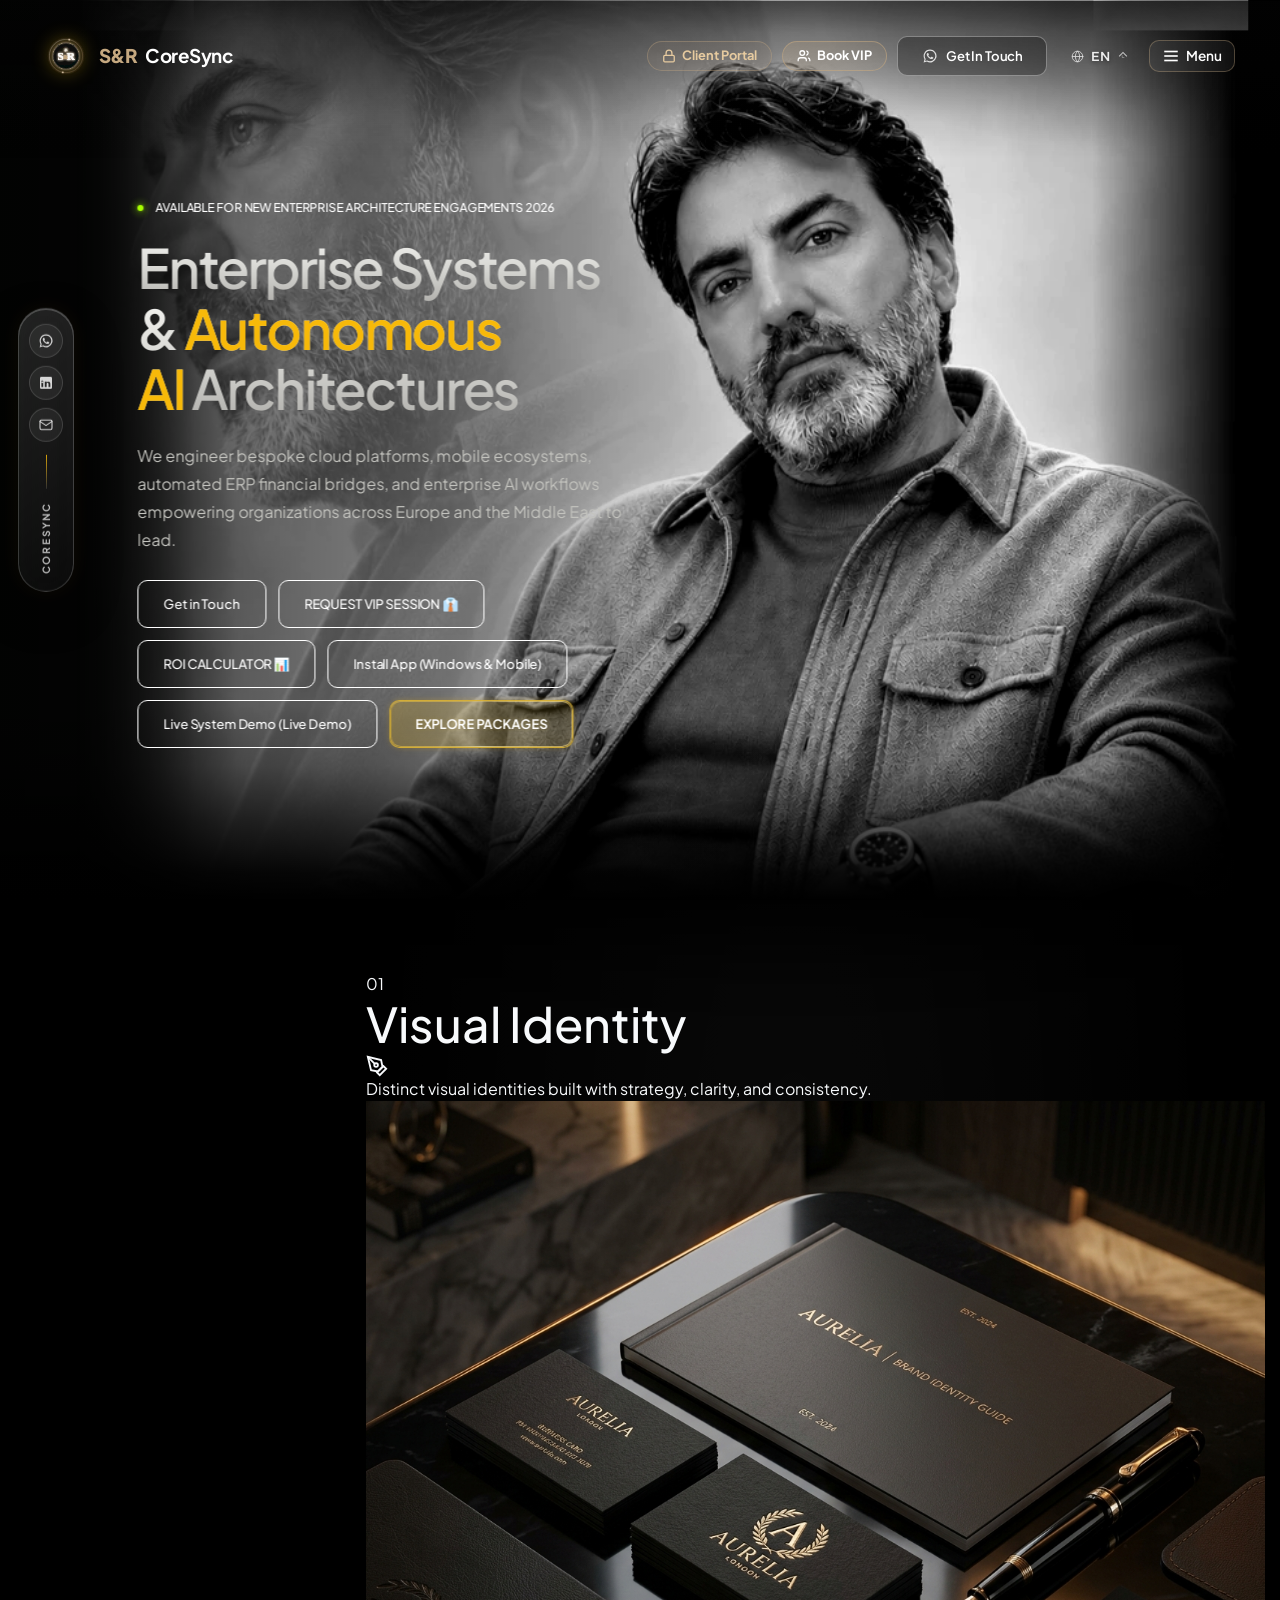
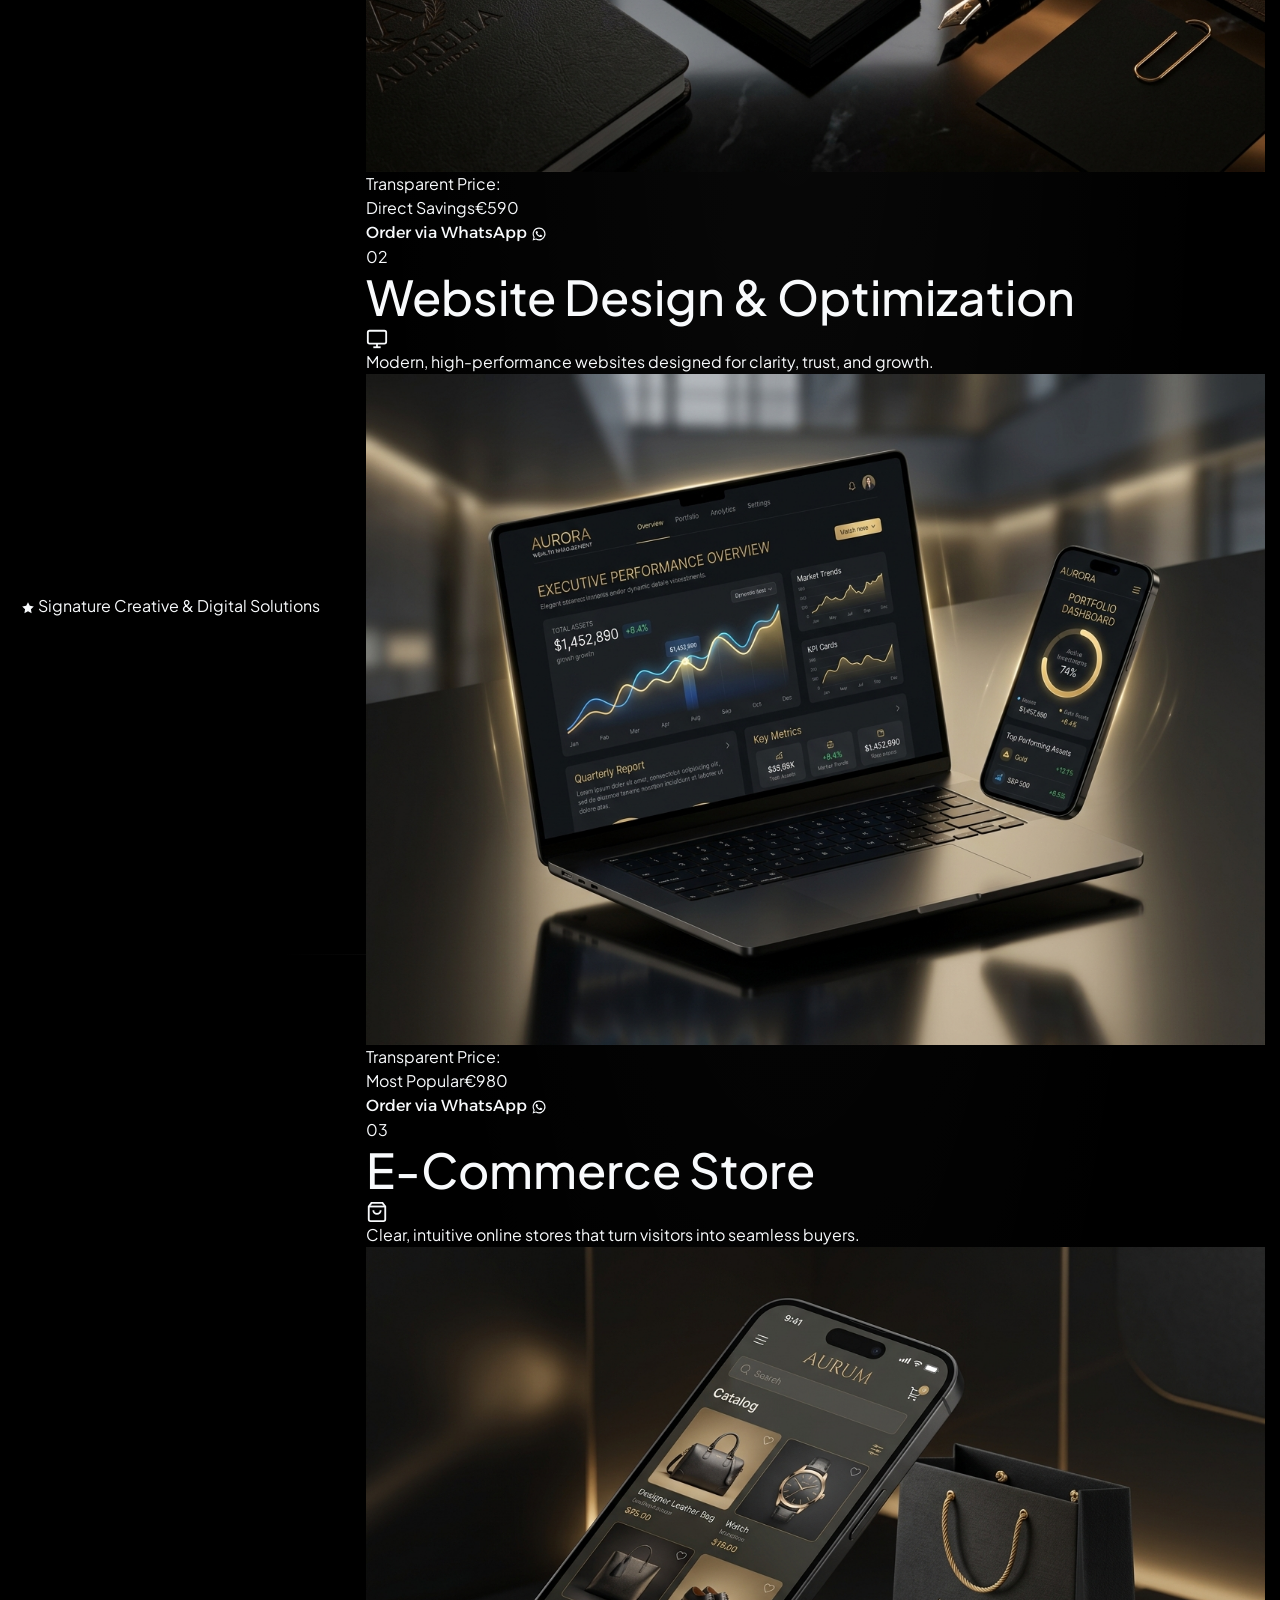
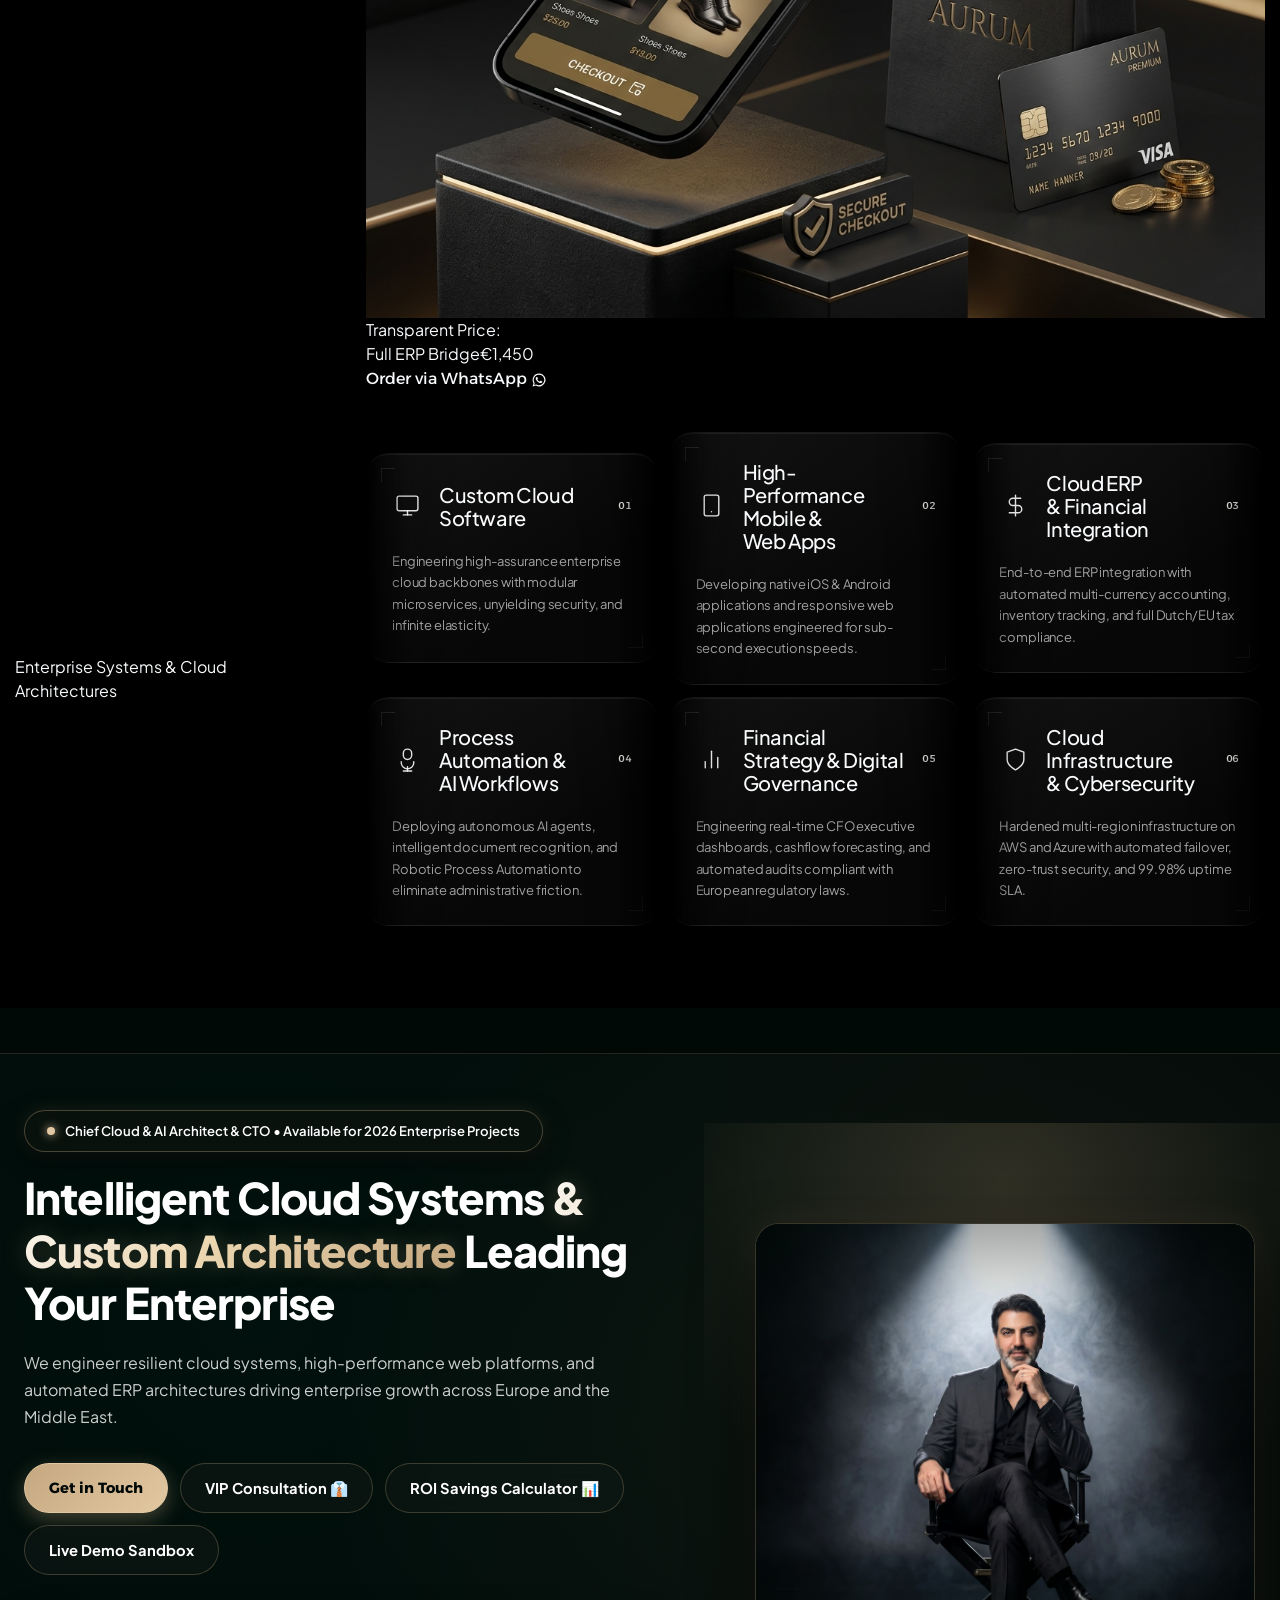
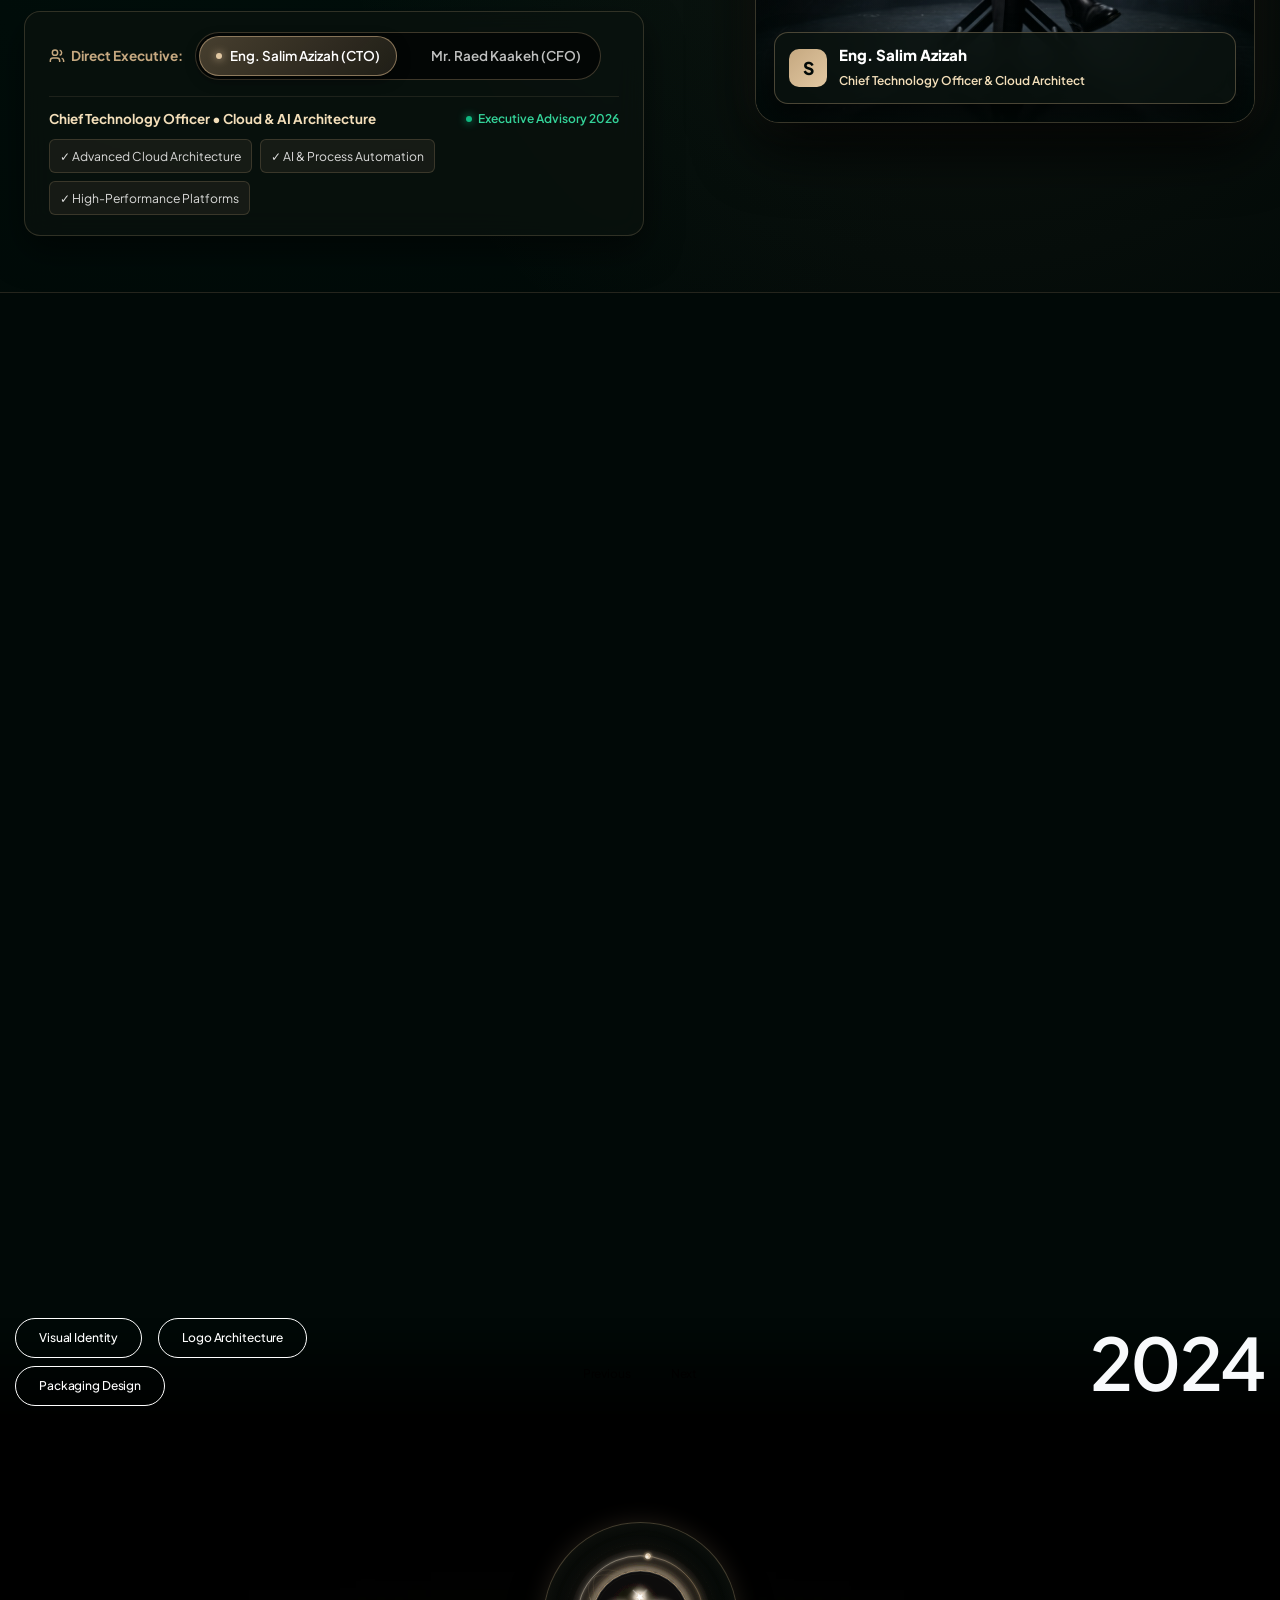
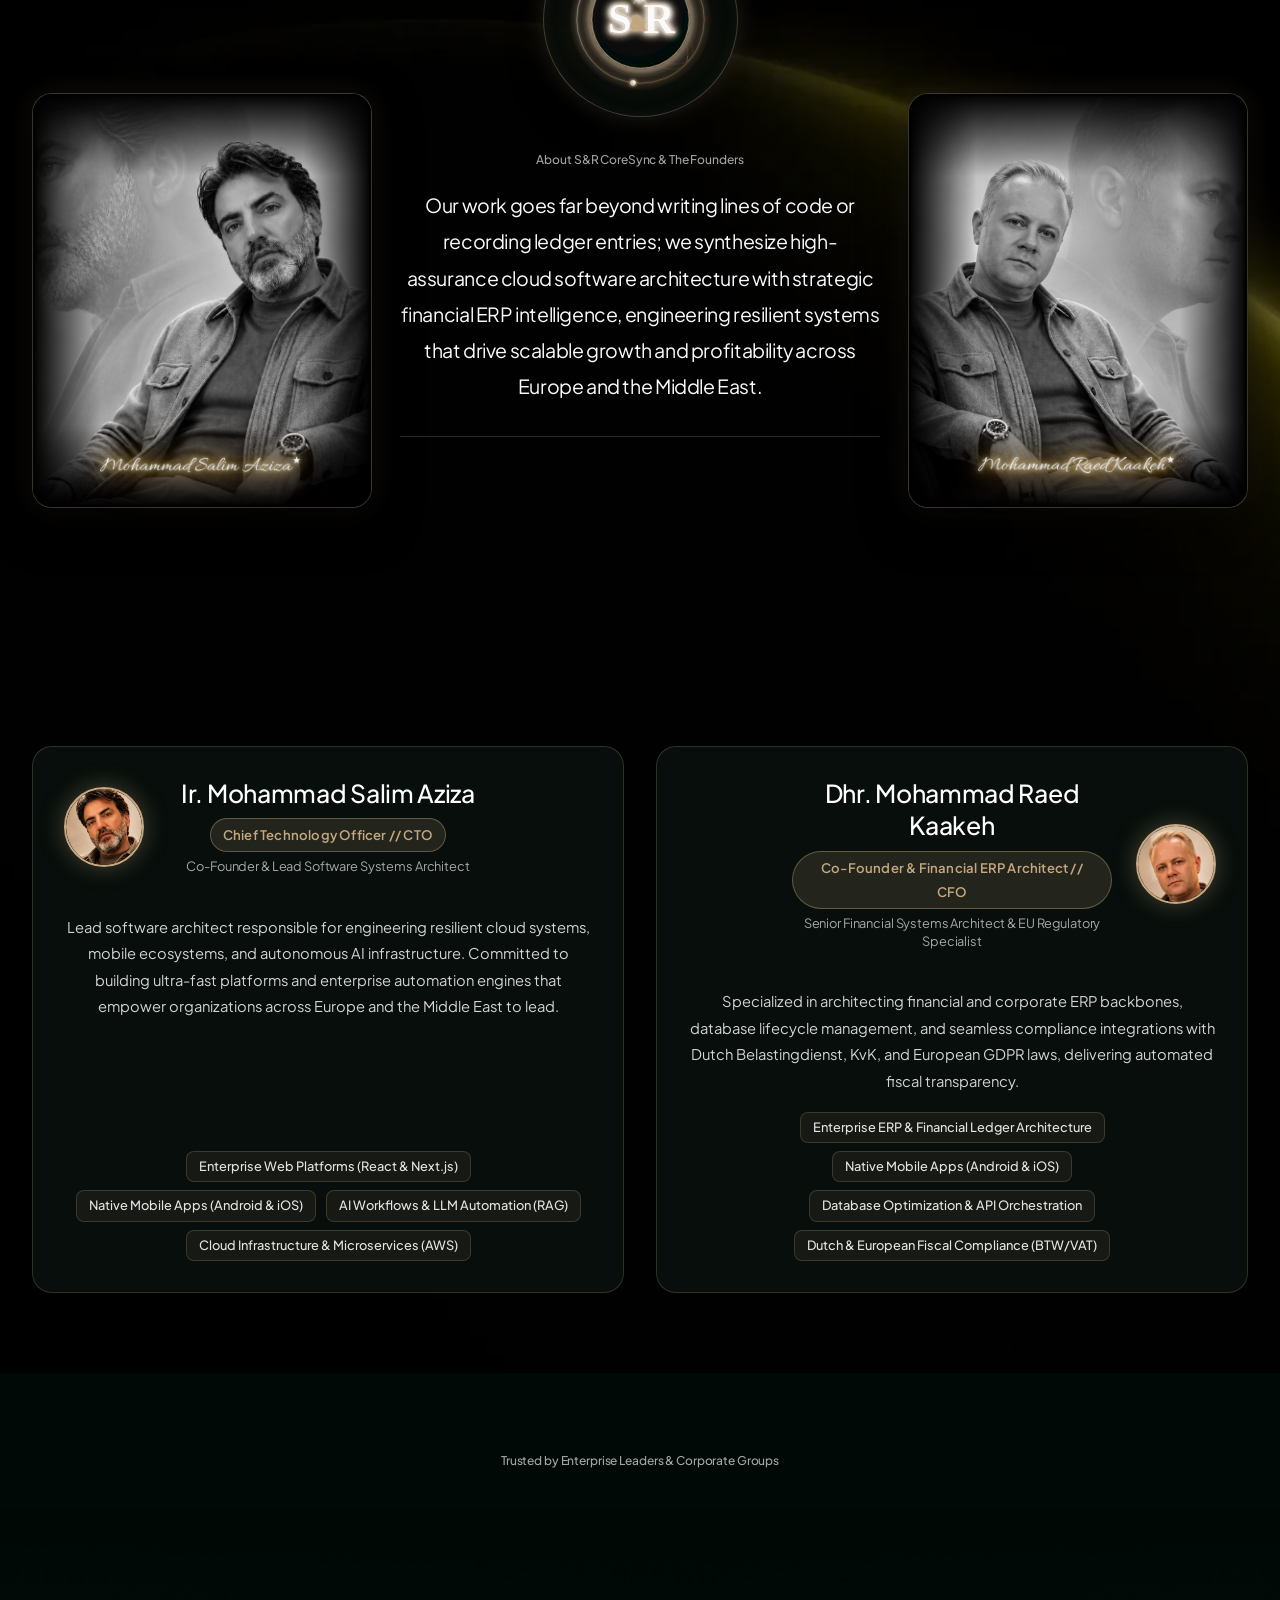
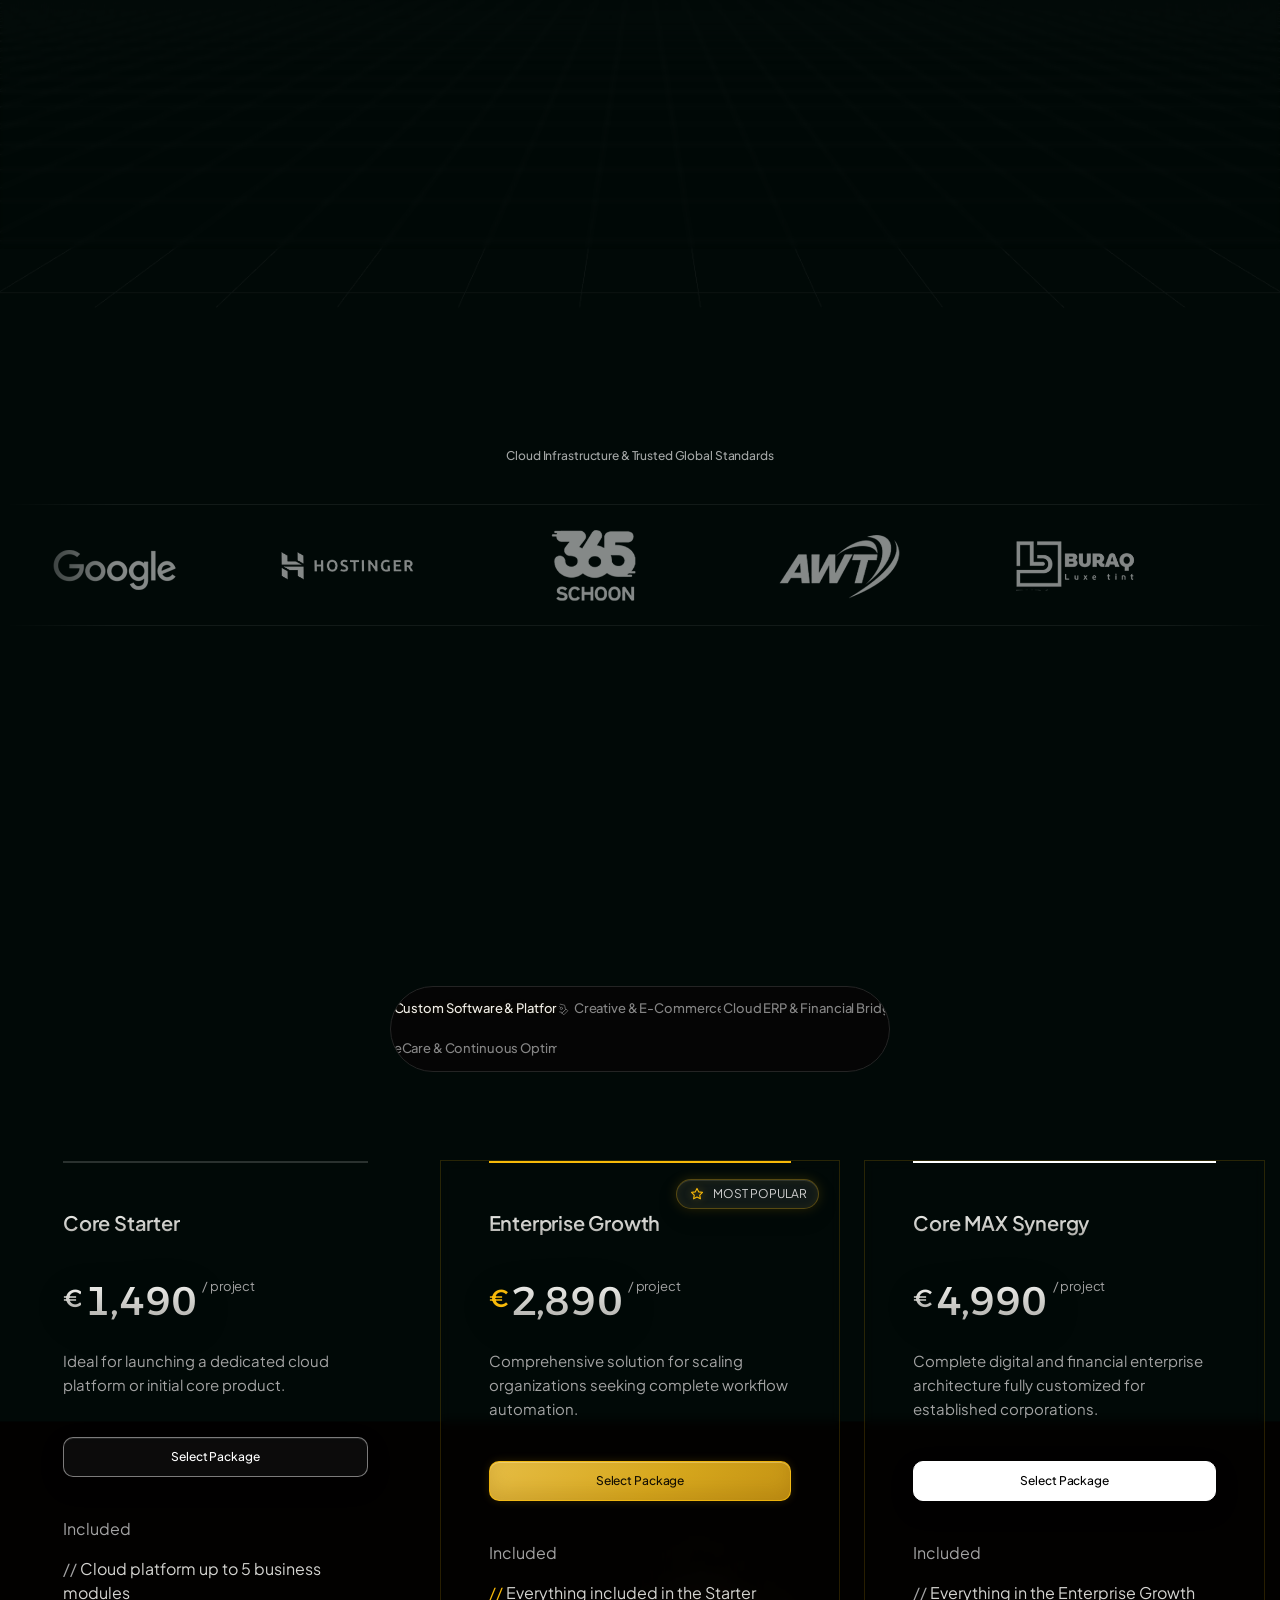
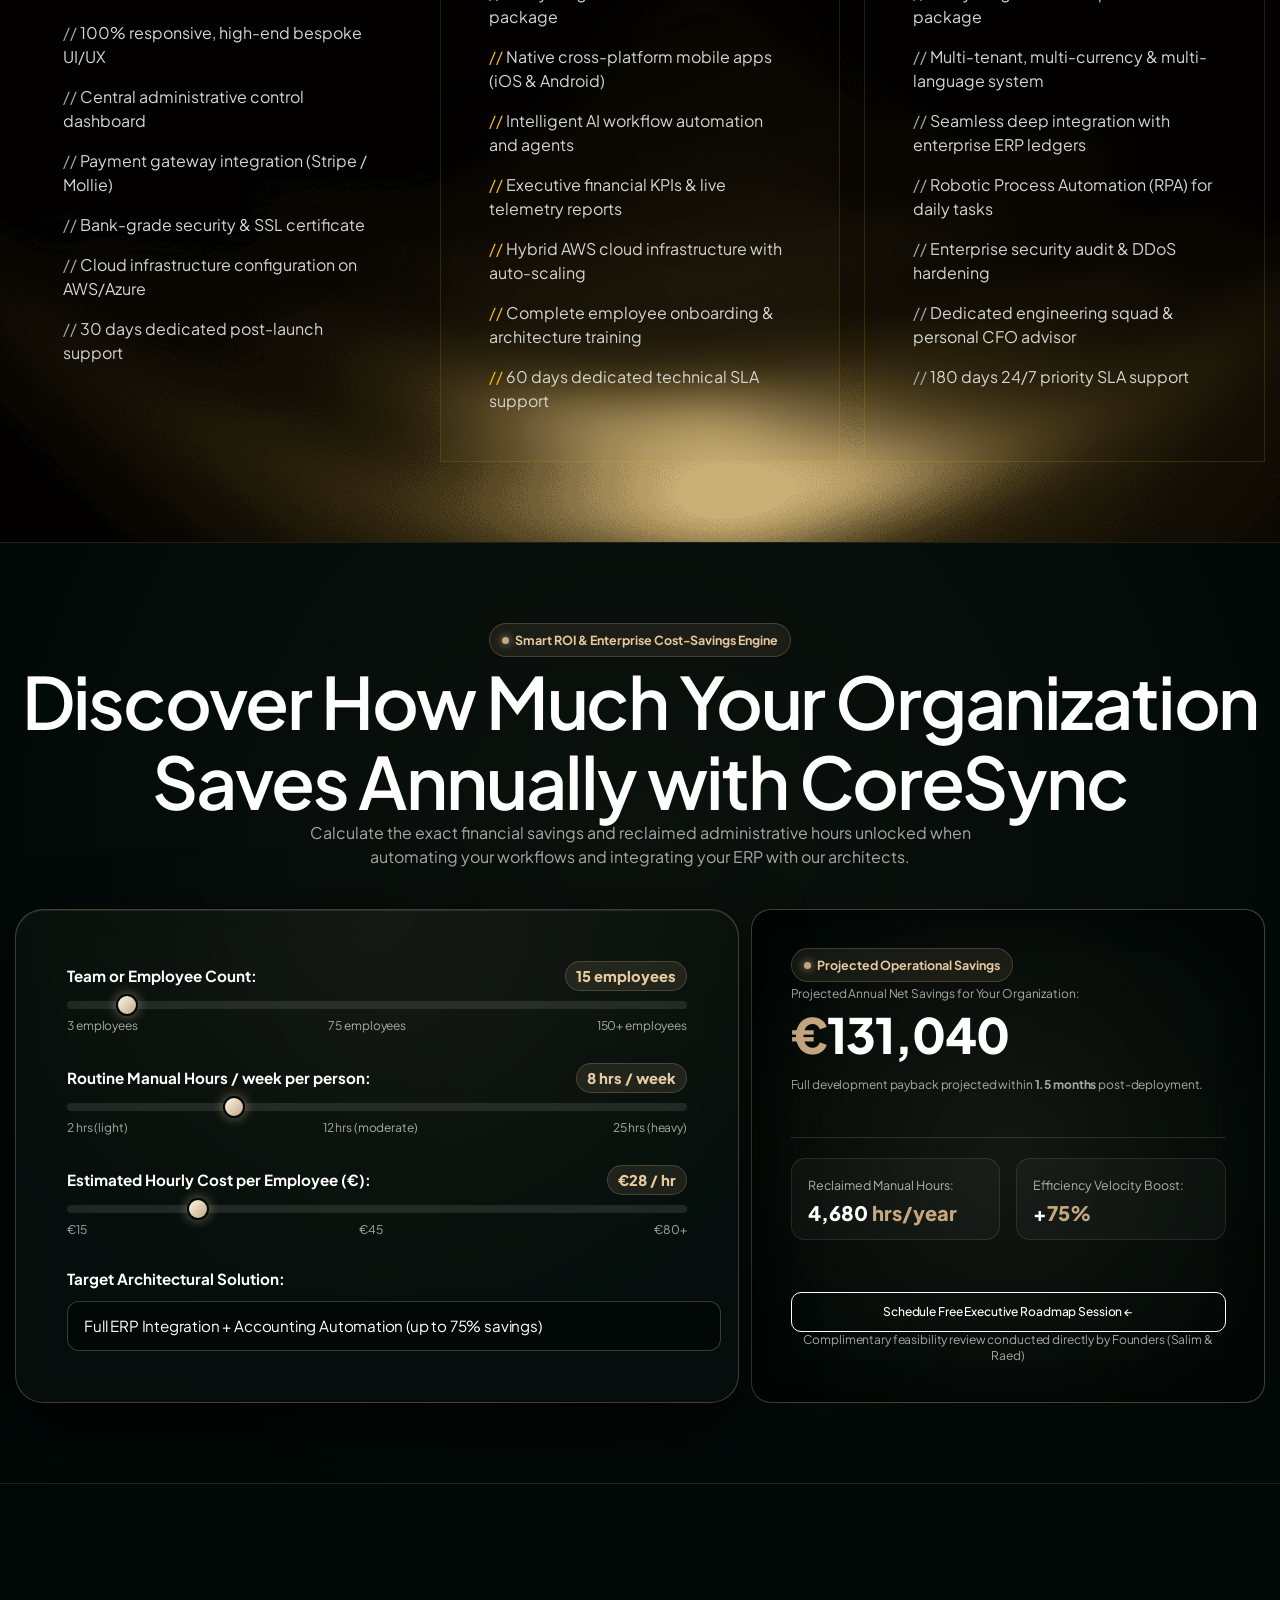
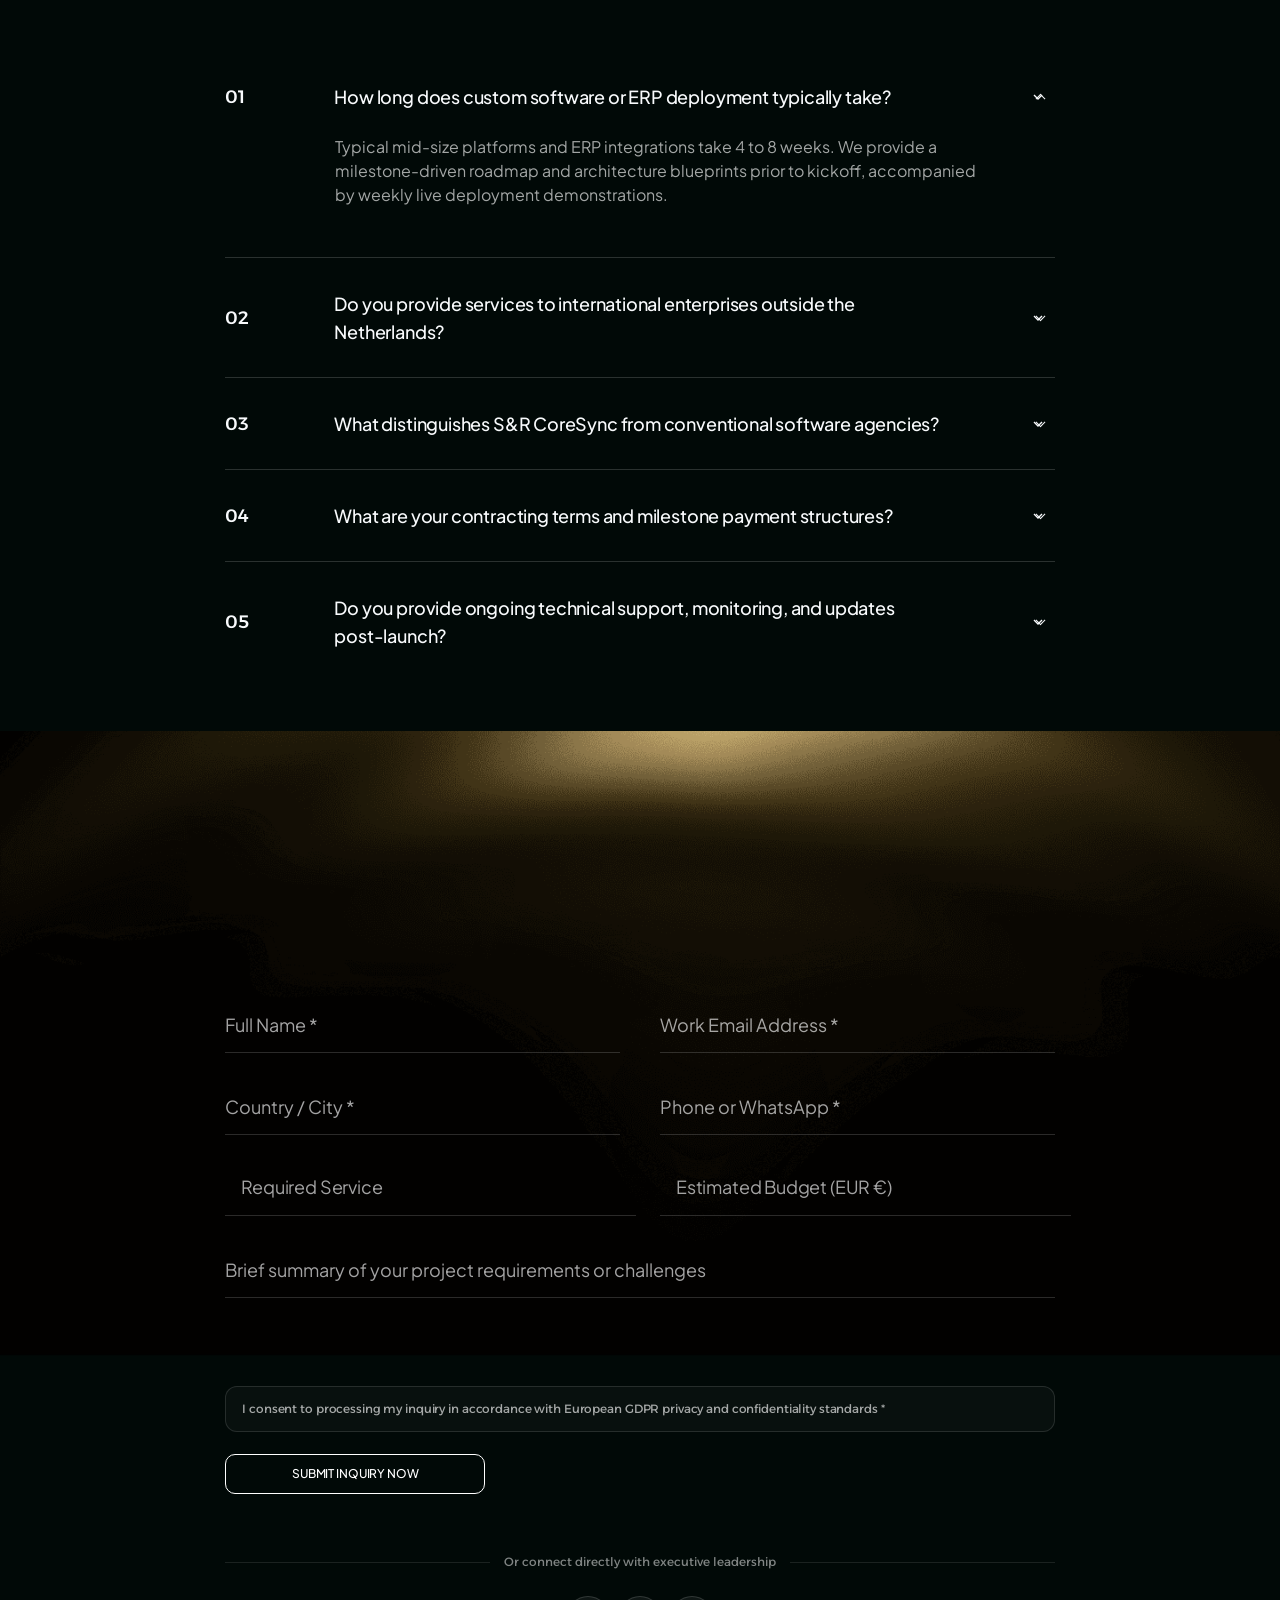
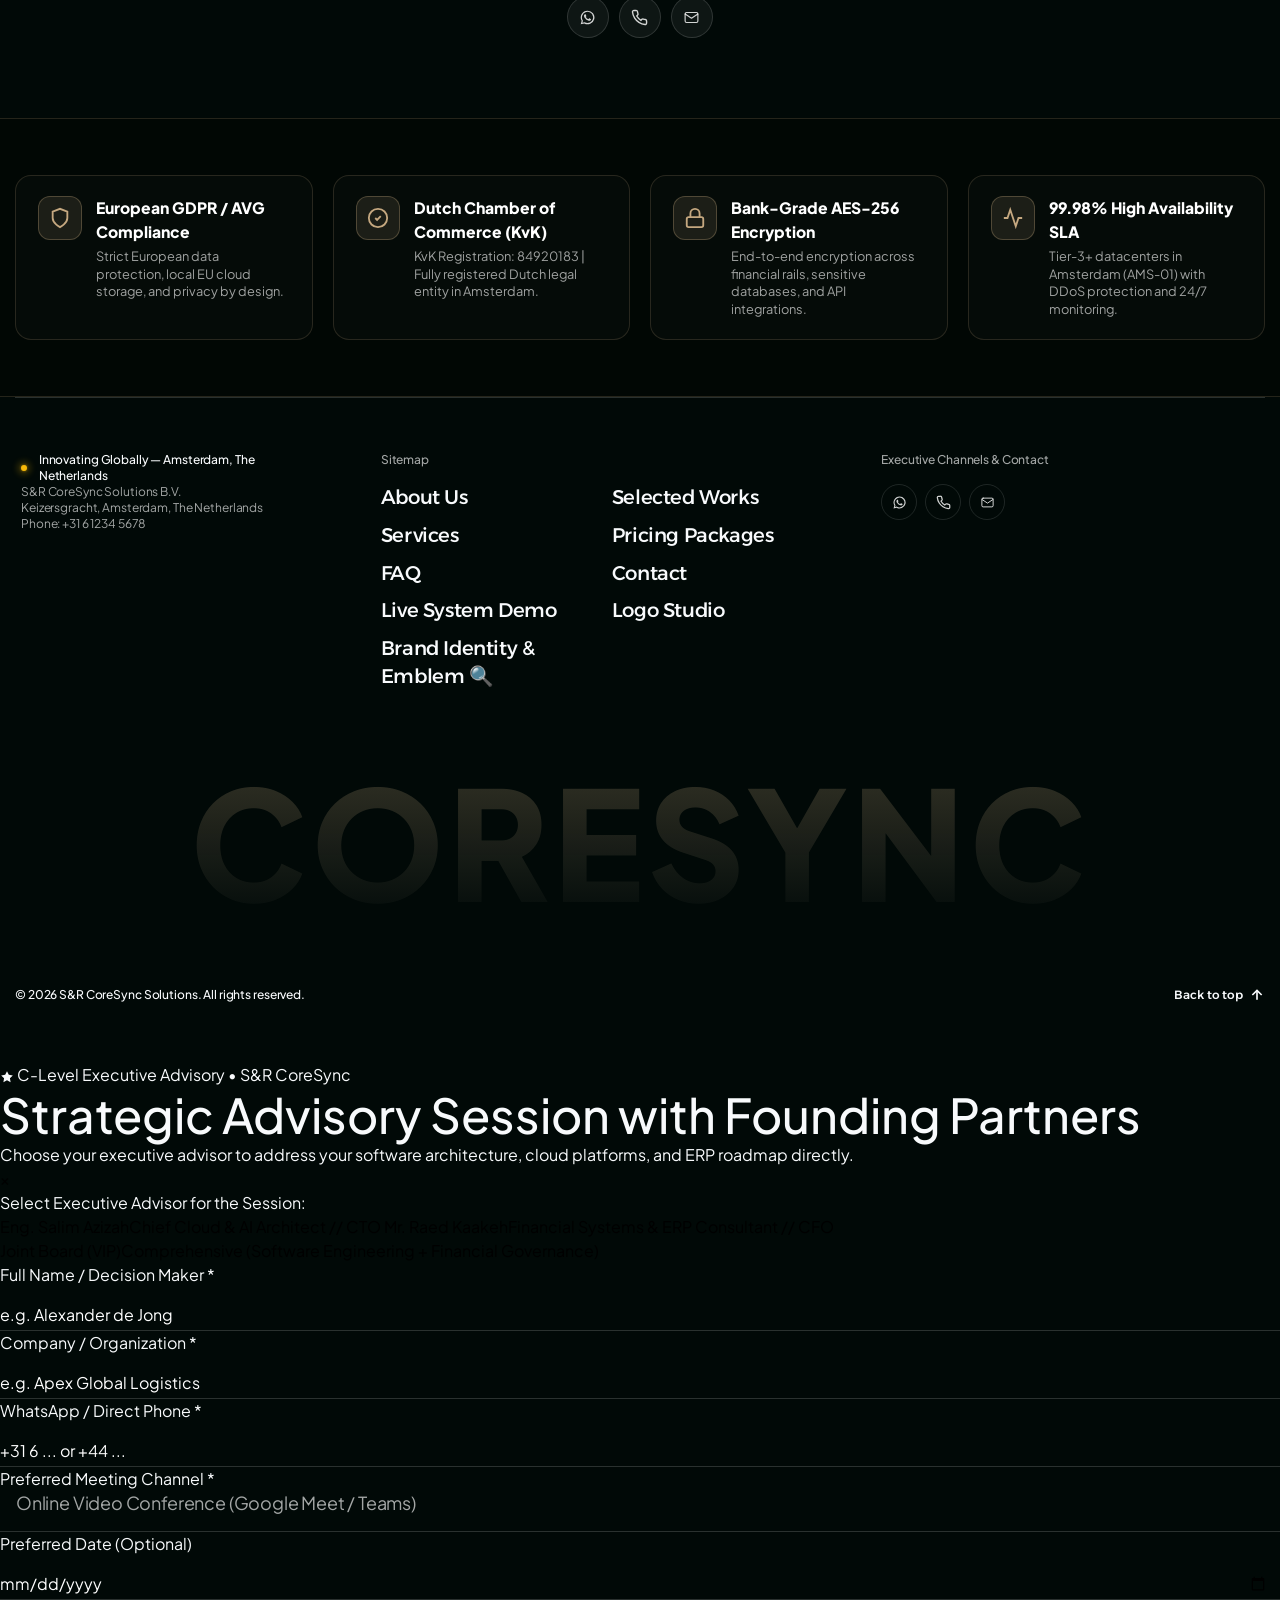
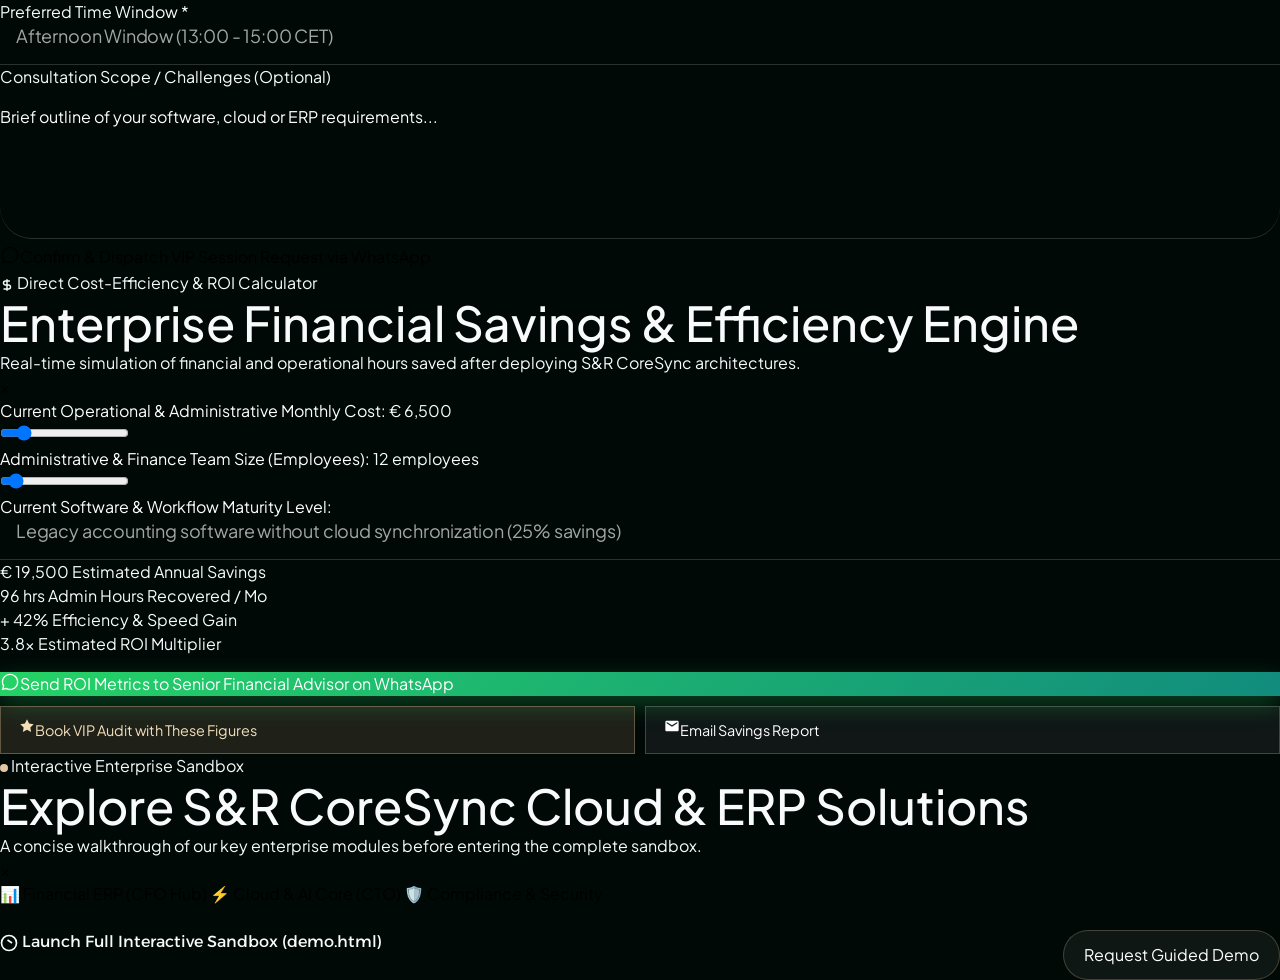
==== en/index.html @ 54e98004 "feat: add English and Dutch localized index pages for S&R CoreSync Solutions" ====
<!DOCTYPE html>
<!-- S&R CoreSync Solutions - 1:1 Architectural & Visual Replica of dananajmah.com -->
<html lang="en" dir="ltr" data-page-language="en">

<head>
    <meta charset="utf-8">
    <title>S&R CoreSync Solutions | Enterprise Software, Cloud ERP & AI Architecture</title>
    <meta name="author" content="S&R CoreSync Solutions">
    <meta name="viewport" content="width=device-width, initial-scale=1.0">
    <!-- SEO: localized page -->
    <meta name="description" content="S&R CoreSync Solutions - Pioneers in custom enterprise cloud software, mobile apps, ERP & financial systems integration, and AI automation across the Netherlands, Europe, and the Middle East.">
    <meta name="robots" content="index, follow, max-image-preview:large">
    <meta property="og:type" content="website">
    <meta property="og:site_name" content="S&R CoreSync Solutions">
    <meta property="og:title" content="S&R CoreSync Solutions | Enterprise Software, Cloud ERP & AI Architecture">
    <meta property="og:description" content="We engineer resilient cloud systems, mobile applications, and automated ERP architectures driving enterprise growth across Europe and the Middle East.">
    <meta property="og:image" content="../assets/work-2.webp">

    <!-- دعم تثبيت التطبيق على الهواتف (Android / iOS) وأجهزة الكمبيوتر (Windows PC) -->
    <link rel="icon" type="image/svg+xml" href="../assets/logo-neon-icon.svg">
    <link rel="manifest" href="../manifest.json">
    <meta name="apple-mobile-web-app-capable" content="yes">
    <meta name="apple-mobile-web-app-status-bar-style" content="black-translucent">
    <meta name="apple-mobile-web-app-title" content="CoreSync">
    <link rel="apple-touch-icon" href="../assets/logo-neon-icon.svg">
    <meta name="application-name" content="S&R CoreSync">
    <meta name="msapplication-TileColor" content="#010907">

    <!-- الخطوط الرسمية الأصلية لموقع دانا نجمة: Alexandria الفاخر بجميع أوزانه + Plus Jakarta Sans -->
    <link rel="preconnect" href="https://fonts.googleapis.com">
    <link rel="preconnect" href="https://fonts.gstatic.com" crossorigin>
    <link href="https://fonts.googleapis.com/css2?family=Alexandria:wght@200;300;400;500;600;700;800;900&family=Plus+Jakarta+Sans:wght@400;500;600;700;800&display=swap" rel="stylesheet">

    <!-- Local High-Performance Stylesheet Bundle -->
    <link rel="stylesheet" href="../css/dananajmah-bundle.min.css">

    <!-- Language Prefetch for 0ms Instant Page Switching -->
    <link rel="prefetch" href="../index.html">
    <link rel="prefetch" href="../nl/index.html">
    <link rel="prefetch" href="../demo.html">

    <style>
        /* CoreSync Design Token */
        
        html {
            scroll-behavior: smooth;
            scroll-padding-top: 80px;
        }
        /* Hardware acceleration to prevent scroll stutter and frame drops */
        .hero-cinematic, .section-about-me, .section-selected-work, .section-pricing, .section-roi-calculator, .section-faq, .section-cta {
            contain: content;
        }
        .cinematic-viewport, .about-media {
            will-change: transform;
            transform: translateZ(0);
        }
        
        :root {
            --primary-gold: #c5a880;
            --primary-gold-hover: #d8bc95;
            --bg-dark: #010907;
            --card-glass: rgba(14, 24, 20, 0.65);
            --border-glass: rgba(197, 168, 128, 0.18);
        }

        body, h1, h2, h3, h4, h5, h6, 
        .hero-reference__title, .text-display-1, .text-display-2, 
        .s-title, .desc, .plan-name, .nav-menu-main, .tf-btn,
        .accordion-text, .accordion-content, .tf-input, .tf-lable {
            font-family: 'Plus Jakarta Sans', -apple-system, BlinkMacSystemFont, sans-serif !important;
        }

        .font-latin, .plan-price, .about-stats__num, .founder-avatar-emblem, .work-year {
            font-family: 'Plus Jakarta Sans', sans-serif !important;
        }

        body {
            background-color: var(--bg-dark) !important;
            color: #f8fafc !important;
            overflow-x: hidden;
        }

        /* CoreSync Design Token */
        .brand-logo-site {
            display: inline-flex;
            align-items: center;
            gap: 12px;
            text-decoration: none !important;
        }

        .brand-logo-site .logo-icon {
            width: 42px;
            height: 42px;
            border-radius: 10px;
            background: linear-gradient(135deg, rgba(197, 168, 128, 0.25), rgba(197, 168, 128, 0.05));
            border: 1px solid var(--primary-gold);
            display: flex;
            align-items: center;
            justify-content: center;
            color: var(--primary-gold);
            box-shadow: 0 0 15px rgba(197, 168, 128, 0.2);
            flex-shrink: 0;
        }

        .brand-logo-site .logo-text {
            display: flex;
            flex-direction: column;
            line-height: 1.1;
        }

        .brand-logo-site .logo-text-title {
            font-family: 'Plus Jakarta Sans', sans-serif;
            font-weight: 800;
            font-size: 1.22rem;
            letter-spacing: -0.5px;
            color: #ffffff;
        }

        .brand-logo-site .logo-text-title span {
            color: var(--primary-gold);
        }

        .brand-logo-site .logo-text-sub {
            font-size: 0.65rem;
            color: rgba(255, 255, 255, 0.6);
            letter-spacing: 0.8px;
            font-weight: 500;
        }

        /* CoreSync Design Token */
        .header-direct-call-btn {
            background: rgba(197, 168, 128, 0.1);
            border: 1px solid rgba(197, 168, 128, 0.35);
            color: var(--primary-gold);
            border-radius: 999px;
            padding: 8px 18px;
            font-size: 0.85rem;
            font-weight: 600;
            display: inline-flex;
            align-items: center;
            gap: 8px;
            cursor: pointer;
            transition: all 0.3s ease;
            font-family: 'Alexandria', sans-serif;
            text-decoration: none !important;
            white-space: nowrap;
        }

        .header-direct-call-btn:hover {
            background: var(--primary-gold);
            color: #010907;
            box-shadow: 0 0 20px rgba(197, 168, 128, 0.4);
            transform: translateY(-2px);
        }

        /* قسم بطاقتي المؤسسين داخل النبذة بنفس الروح الفاخرة - احتواء ذاتي متجاوب متكامل */
        .founders-editorial-grid {
            margin-top: clamp(2rem, 4vw, 3.5rem);
            display: grid;
            grid-template-columns: repeat(2, 1fr);
            gap: clamp(1.2rem, 2.5vw, 2.2rem);
            align-items: stretch;
            width: 100%;
        }

        @media (max-width: 992px) {
            .founders-editorial-grid {
                grid-template-columns: 1fr;
                gap: 1.5rem;
                margin-top: 2rem;
            }
        }

        .founder-editorial-card {
            background: rgba(10, 20, 16, 0.72);
            border: 1px solid rgba(197, 168, 128, 0.22);
            border-radius: 20px;
            padding: clamp(1.4rem, 2.4vw, 2.2rem);
            position: relative;
            transition: all 0.35s cubic-bezier(0.16, 1, 0.3, 1);
            -webkit-backdrop-filter: blur(14px);
            backdrop-filter: blur(14px);
            display: flex;
            flex-direction: column;
            justify-content: space-between;
            height: 100%;
            box-sizing: border-box;
            overflow: hidden;
        }

        .founder-editorial-card:hover {
            border-color: var(--primary-gold);
            transform: translateY(-5px);
            box-shadow: 0 15px 35px rgba(0, 0, 0, 0.6), 0 0 20px rgba(197, 168, 128, 0.15);
        }

        .founder-card-header {
            display: flex;
            align-items: center;
            gap: clamp(1rem, 2vw, 1.5rem);
            margin-bottom: 1.25rem;
            width: 100%;
        }

        .founder-card-titles {
            flex: 1;
            min-width: 0;
            display: flex;
            flex-direction: column;
            align-items: center !important;
            text-align: center !important;
        }

        .founder-card-titles h4 {
            font-size: clamp(1.25rem, 2vw, 1.55rem);
            letter-spacing: -0.3px;
            margin-bottom: 4px !important;
            line-height: 1.3;
            color: #ffffff;
            width: 100%;
            text-align: center !important;
            word-break: normal;
            overflow-wrap: break-word;
        }

        .founder-card-titles p.text-caption {
            font-size: clamp(0.74rem, 1vw, 0.82rem);
            line-height: 1.45;
            color: rgba(255, 255, 255, 0.64);
            margin-top: 5px;
            text-align: center !important;
        }

        .founder-header-spacer {
            width: 80px;
            height: 80px;
            flex-shrink: 0;
            display: block;
        }

        .founder-avatar-box {
            width: 72px;
            height: 72px;
            border-radius: 16px;
            background: linear-gradient(135deg, rgba(197, 168, 128, 0.2), rgba(1, 9, 7, 0.8));
            border: 1.5px solid var(--primary-gold);
            display: flex;
            align-items: center;
            justify-content: center;
            font-size: 2rem;
            font-weight: 800;
            color: #ffffff;
            flex-shrink: 0;
            position: relative;
        }

        .founder-avatar-img-wrap {
            width: 80px;
            height: 80px;
            border-radius: 50%;
            border: 2px solid var(--primary-gold);
            box-shadow: 0 0 24px rgba(197, 168, 128, 0.35);
            background: radial-gradient(circle, rgba(197, 168, 128, 0.15) 0%, rgba(1, 9, 7, 0.9) 100%);
            overflow: hidden;
            display: flex;
            align-items: center;
            justify-content: center;
            flex-shrink: 0;
            transition: transform 0.3s ease, box-shadow 0.3s ease;
        }

        .founder-editorial-card:hover .founder-avatar-img-wrap {
            transform: scale(1.06);
            box-shadow: 0 0 32px rgba(197, 168, 128, 0.6);
        }

        .founder-avatar-img {
            width: 100%;
            height: 100%;
            object-fit: cover;
            display: block;
        }

        /* CoreSync Design Token */
        .about-media--salim .video,
        .founder-card--salim .founder-avatar-img {
            -webkit-transform: none !important;
            transform: none !important;
        }

        /* CoreSync Design Token */
        .about-media--raed .video {
            -webkit-transform: scaleX(-1) !important;
            transform: scaleX(-1) !important;
        }

        .founder-card--raed .founder-avatar-img {
            -webkit-transform: none !important;
            transform: none !important;
        }

        /* CoreSync Design Token */
        /* CoreSync Design Token */
        .about-logo-badge-wrapper {
            display: flex;
            align-items: center;
            justify-content: center !important;
            margin-bottom: 2.2rem;
            width: 100%;
        }

        .about-animated-badge {
            width: clamp(170px, 16vw, 195px);
            height: clamp(170px, 16vw, 195px);
            border-radius: 50%;
            background: radial-gradient(circle at 45% 45%, rgba(197, 168, 128, 0.08) 0%, rgba(2, 9, 7, 0.94) 85%);
            border: 1.5px solid rgba(197, 168, 128, 0.32);
            box-shadow: 0 0 22px rgba(197, 168, 128, 0.16), 0 14px 34px rgba(0, 0, 0, 0.65), inset 0 0 16px rgba(197, 168, 128, 0.08);
            display: flex;
            align-items: center;
            justify-content: center;
            padding: 16px;
            position: relative;
            -webkit-backdrop-filter: blur(12px);
            backdrop-filter: blur(12px);
            cursor: pointer;
            transition: transform 0.22s ease-out, box-shadow 0.35s ease, border-color 0.35s ease;
            -webkit-user-select: none;
            user-select: none;
            transform-style: preserve-3d;
            perspective: 800px;
            will-change: transform;
        }

        /* CoreSync Design Token */
        .badge-sheen-glare {
            position: absolute;
            inset: 0;
            border-radius: 50%;
            pointer-events: none;
            background: radial-gradient(circle at var(--mouse-x, 50%) var(--mouse-y, 50%), rgba(255, 255, 255, 0.28) 0%, rgba(197, 168, 128, 0.12) 38%, transparent 68%);
            opacity: 0;
            transition: opacity 0.3s ease;
            mix-blend-mode: screen;
            z-index: 3;
        }

        .about-animated-badge:hover .badge-sheen-glare {
            opacity: 1;
        }

        .about-animated-badge:hover {
            box-shadow: 0 0 38px rgba(197, 168, 128, 0.38), 0 20px 42px rgba(0, 0, 0, 0.8), inset 0 0 22px rgba(197, 168, 128, 0.18);
            border-color: rgba(197, 168, 128, 0.75);
        }

        .about-animated-badge img {
            width: 100%;
            height: 100%;
            display: block;
            object-fit: contain;
            filter: drop-shadow(0 0 12px rgba(197, 168, 128, 0.2));
            transition: filter 0.4s ease;
            pointer-events: none;
        }

        .about-animated-badge:hover img {
            filter: drop-shadow(0 0 18px rgba(197, 168, 128, 0.38));
        }

        /* CoreSync Design Token */
        .badge-zoom-hint {
            position: absolute;
            bottom: -10px;
            right: 50%;
            transform: translateX(50%) translateY(4px);
            background: rgba(3, 12, 9, 0.92);
            border: 1px solid rgba(197, 168, 128, 0.35);
            color: #e6ca9f;
            font-size: 0.72rem;
            font-weight: 700;
            padding: 3px 10px;
            border-radius: 999px;
            display: inline-flex;
            align-items: center;
            gap: 5px;
            opacity: 0;
            pointer-events: none;
            transition: all 0.3s ease;
            box-shadow: 0 4px 14px rgba(0,0,0,0.6);
            white-space: nowrap;
            z-index: 5;
        }

        .about-animated-badge:hover .badge-zoom-hint {
            opacity: 1;
            transform: translateX(50%) translateY(0);
        }

        /* CoreSync Design Token */
        .brand-logo-preview-trigger {
            cursor: pointer !important;
            transition: transform 0.25s ease, opacity 0.25s ease;
        }

        .brand-logo-preview-trigger:hover {
            transform: scale(1.02);
            opacity: 0.95;
        }

        /* CoreSync Design Token */
        .sr-logo-lightbox-overlay {
            position: fixed;
            inset: 0;
            z-index: 100050;
            background: rgba(1, 6, 5, 0.88);
            -webkit-backdrop-filter: blur(20px);
            backdrop-filter: blur(20px);
            display: flex;
            align-items: center;
            justify-content: center;
            padding: clamp(1rem, 3vw, 2.5rem);
            opacity: 0;
            visibility: hidden;
            pointer-events: none;
            transition: opacity 0.35s cubic-bezier(0.16, 1, 0.3, 1), visibility 0.35s ease;
        }

        .sr-logo-lightbox-overlay.active {
            opacity: 1;
            visibility: visible;
            pointer-events: auto;
        }

        .sr-logo-modal-card {
            position: relative;
            max-width: 960px;
            width: 100%;
            background: radial-gradient(circle at 50% 0%, rgba(197, 168, 128, 0.08) 0%, rgba(4, 12, 10, 0.98) 75%);
            border: 1.5px solid rgba(197, 168, 128, 0.32);
            border-radius: 22px;
            box-shadow: 0 25px 80px rgba(0, 0, 0, 0.85), 0 0 50px rgba(197, 168, 128, 0.15), inset 0 1px 0 rgba(255, 255, 255, 0.1);
            padding: clamp(1.2rem, 2.5vw, 2rem);
            transform: scale(0.92) translateY(20px);
            transition: transform 0.4s cubic-bezier(0.16, 1, 0.3, 1);
            color: #ffffff;
            direction: rtl;
            text-align: right;
            max-height: 94vh;
            overflow-y: auto;
        }

        .sr-logo-lightbox-overlay.active .sr-logo-modal-card {
            transform: scale(1) translateY(0);
        }

        .sr-logo-modal-header {
            display: flex;
            align-items: center;
            justify-content: space-between;
            gap: 1rem;
            padding-bottom: 1rem;
            border-bottom: 1px solid rgba(197, 168, 128, 0.18);
            margin-bottom: 1.25rem;
        }

        .sr-logo-badge-pill {
            display: inline-flex;
            align-items: center;
            gap: 6px;
            padding: 4px 12px;
            border-radius: 999px;
            background: rgba(197, 168, 128, 0.1);
            border: 1px solid rgba(197, 168, 128, 0.25);
            font-size: 0.78rem;
            font-weight: 700;
            color: #e6ca9f;
            margin-bottom: 4px;
        }

        .sr-logo-badge-pill .gold-dot {
            width: 7px;
            height: 7px;
            border-radius: 50%;
            background: var(--primary-gold);
            box-shadow: 0 0 8px var(--primary-gold);
            display: inline-block;
        }

        .sr-logo-modal-title {
            font-size: clamp(1.25rem, 2.2vw, 1.7rem);
            font-weight: 800;
            color: #ffffff;
            margin: 0;
        }

        .sr-logo-modal-close {
            background: rgba(255, 255, 255, 0.04);
            border: 1px solid rgba(197, 168, 128, 0.25);
            color: #ffffff;
            width: 42px;
            height: 42px;
            border-radius: 50%;
            display: inline-flex;
            align-items: center;
            justify-content: center;
            cursor: pointer;
            transition: all 0.25s ease;
            font-size: 1.5rem;
            line-height: 1;
        }

        .sr-logo-modal-close:hover {
            background: rgba(197, 168, 128, 0.2);
            border-color: var(--primary-gold);
            color: var(--primary-gold);
            transform: rotate(90deg);
        }

        /* CoreSync Design Token */
        .sr-stage-theme-bar {
            display: flex;
            align-items: center;
            justify-content: space-between;
            gap: 0.75rem;
            width: 100%;
            margin-bottom: 0.85rem;
            flex-wrap: wrap;
        }

        .sr-stage-theme-label {
            font-size: 0.82rem;
            color: rgba(255, 255, 255, 0.65);
            font-weight: 600;
        }

        .sr-stage-theme-label svg {
            vertical-align: -2px;
            margin-left: 4px;
        }

        .sr-theme-pills {
            display: inline-flex;
            align-items: center;
            gap: 6px;
            background: rgba(0, 0, 0, 0.45);
            padding: 3px 6px;
            border-radius: 999px;
            border: 1px solid rgba(197, 168, 128, 0.2);
        }

        .sr-theme-pill {
            background: transparent;
            border: 1px solid transparent;
            color: rgba(255, 255, 255, 0.7);
            font-size: 0.76rem;
            font-weight: 700;
            padding: 4px 11px;
            border-radius: 999px;
            cursor: pointer;
            display: inline-flex;
            align-items: center;
            gap: 6px;
            transition: all 0.25s ease;
        }

        .sr-theme-pill:hover {
            color: #ffffff;
            background: rgba(255, 255, 255, 0.08);
        }

        .sr-theme-pill.active {
            background: rgba(197, 168, 128, 0.25);
            color: #ffffff;
            border-color: rgba(197, 168, 128, 0.55);
            box-shadow: 0 0 10px rgba(197, 168, 128, 0.2);
        }

        .theme-color-dot {
            width: 8px;
            height: 8px;
            border-radius: 50%;
            display: inline-block;
        }

        .dot-obsidian { background: #020705; border: 1.2px solid rgba(197, 168, 128, 0.7); }
        .dot-emerald  { background: #04251b; border: 1.2px solid #10b981; }
        .dot-navy     { background: #07172d; border: 1.2px solid #38bdf8; }
        .dot-charcoal { background: #181d20; border: 1.2px solid #e2b17a; }

        .sr-logo-modal-stage {
            position: relative;
            background: radial-gradient(circle at 50% 50%, rgba(197, 168, 128, 0.04) 0%, rgba(2, 7, 5, 0.98) 90%);
            border: 1px solid rgba(197, 168, 128, 0.2);
            border-radius: 18px;
            padding: clamp(1.4rem, 3.2vw, 2.2rem) clamp(1rem, 2.5vw, 2rem);
            display: flex;
            align-items: center;
            justify-content: center;
            margin-bottom: 1.25rem;
            box-shadow: inset 0 0 50px rgba(0, 0, 0, 0.7);
            transition: background 0.4s ease, border-color 0.4s ease, box-shadow 0.4s ease;
            min-height: 230px;
        }

        .sr-logo-modal-stage[data-theme="emerald"] {
            background: radial-gradient(circle at 50% 50%, rgba(197, 168, 128, 0.08) 0%, rgba(3, 30, 21, 0.98) 90%);
            border-color: rgba(16, 185, 129, 0.35);
            box-shadow: inset 0 0 50px rgba(2, 20, 14, 0.85);
        }

        .sr-logo-modal-stage[data-theme="navy"] {
            background: radial-gradient(circle at 50% 50%, rgba(197, 168, 128, 0.08) 0%, rgba(5, 16, 34, 0.98) 90%);
            border-color: rgba(56, 189, 248, 0.35);
            box-shadow: inset 0 0 50px rgba(3, 10, 22, 0.85);
        }

        .sr-logo-modal-stage[data-theme="charcoal"] {
            background: radial-gradient(circle at 50% 50%, rgba(226, 177, 122, 0.07) 0%, rgba(18, 22, 25, 0.98) 90%);
            border-color: rgba(226, 177, 122, 0.4);
            box-shadow: inset 0 0 50px rgba(10, 13, 15, 0.85);
        }

        .sr-logo-modal-stage[data-theme="charcoal"] .sr-logo-full-render {
            filter: drop-shadow(0 0 20px rgba(226, 177, 122, 0.25));
        }

        .sr-logo-full-render {
            max-width: 100%;
            width: 700px;
            height: auto;
            max-height: 220px;
            display: block;
            filter: drop-shadow(0 0 16px rgba(197, 168, 128, 0.18));
            transition: transform 0.4s ease, filter 0.4s ease;
        }

        .sr-logo-full-render:hover {
            transform: scale(1.02);
        }

        .sr-logo-meta-grid {
            display: grid;
            grid-template-columns: repeat(4, 1fr);
            gap: 0.85rem;
            margin-bottom: 1.25rem;
        }

        @media (max-width: 991px) {
            .sr-logo-meta-grid {
                grid-template-columns: repeat(2, 1fr);
            }
        }

        @media (max-width: 540px) {
            .sr-logo-meta-grid {
                grid-template-columns: 1fr;
            }
        }

        .sr-logo-meta-item {
            background: rgba(255, 255, 255, 0.03);
            border: 1px solid rgba(197, 168, 128, 0.15);
            border-radius: 12px;
            padding: 0.75rem 0.95rem;
            display: flex;
            flex-direction: column;
            gap: 4px;
        }

        .sr-logo-meta-item .meta-label {
            font-size: 0.8rem;
            color: rgba(255, 255, 255, 0.6);
        }

        .sr-logo-meta-item .meta-val {
            font-size: 0.95rem;
            font-weight: 700;
            color: #e6ca9f;
            line-height: 1.4;
        }

        .sr-logo-modal-actions {
            display: flex;
            flex-wrap: wrap;
            align-items: center;
            justify-content: space-between;
            gap: 1rem;
            padding-top: 1.25rem;
            border-top: 1px solid rgba(197, 168, 128, 0.15);
        }

        .sr-modal-btn-gold {
            background: linear-gradient(135deg, #c5a880 0%, #9a7d52 100%) !important;
            color: #020705 !important;
            font-weight: 800 !important;
            border: none !important;
            box-shadow: 0 4px 18px rgba(197, 168, 128, 0.3) !important;
            display: inline-flex;
            align-items: center;
            gap: 8px;
            padding: 10px 20px;
            border-radius: 999px;
            text-decoration: none;
            transition: all 0.25s ease;
        }

        .sr-modal-btn-gold:hover {
            transform: translateY(-2px);
            box-shadow: 0 6px 24px rgba(197, 168, 128, 0.45) !important;
            filter: brightness(1.08);
        }

        .sr-modal-btn-sub {
            background: rgba(255, 255, 255, 0.04);
            border: 1px solid rgba(197, 168, 128, 0.25);
            color: #ffffff;
            font-size: 0.88rem;
            font-weight: 700;
            padding: 10px 18px;
            border-radius: 999px;
            display: inline-flex;
            align-items: center;
            gap: 8px;
            text-decoration: none;
            cursor: pointer;
            transition: all 0.25s ease;
        }

        .sr-modal-btn-sub:hover {
            background: rgba(197, 168, 128, 0.15);
            border-color: var(--primary-gold);
            color: var(--primary-gold);
        }

        .sr-modal-btn-dismiss {
            background: transparent;
            border: none;
            color: rgba(255, 255, 255, 0.6);
            font-size: 0.9rem;
            cursor: pointer;
            padding: 8px 14px;
            transition: color 0.2s ease;
        }

        .sr-modal-btn-dismiss:hover {
            color: #ffffff;
            text-decoration: underline;
        }

        /* CoreSync Design Token */
        .section-roi-calculator {
            position: relative;
            padding: 5rem 0;
            background: radial-gradient(circle at 50% 30%, rgba(197, 168, 128, 0.05) 0%, rgba(1, 9, 7, 0.98) 80%);
            border-top: 1px solid rgba(197, 168, 128, 0.15);
            border-bottom: 1px solid rgba(197, 168, 128, 0.15);
            overflow: hidden;
        }

        .roi-card-wrapper {
            background: radial-gradient(circle at 50% 0%, rgba(197, 168, 128, 0.08) 0%, rgba(5, 15, 12, 0.85) 75%);
            border: 1.5px solid rgba(197, 168, 128, 0.3);
            border-radius: 28px;
            box-shadow: 0 25px 70px rgba(0, 0, 0, 0.75), inset 0 1px 0 rgba(255, 255, 255, 0.1);
            padding: clamp(1.8rem, 4vw, 3.5rem);
            -webkit-backdrop-filter: blur(16px);
            backdrop-filter: blur(16px);
        }

        .roi-inputs-pane {
            display: flex;
            flex-direction: column;
            gap: 1.8rem;
        }

        .roi-field-group {
            display: flex;
            flex-direction: column;
            gap: 0.6rem;
        }

        .roi-label {
            font-size: 0.95rem;
            font-weight: 700;
            color: #ffffff;
            display: flex;
            align-items: center;
            justify-content: space-between;
        }

        .roi-label-badge {
            color: #e6ca9f;
            font-weight: 800;
            font-size: 0.92rem;
            background: rgba(197, 168, 128, 0.12);
            padding: 2px 10px;
            border-radius: 999px;
            border: 1px solid rgba(197, 168, 128, 0.25);
        }

        .roi-range-slider {
            -webkit-appearance: none;
            appearance: none;
            width: 100%;
            height: 8px;
            border-radius: 999px;
            background: rgba(255, 255, 255, 0.1);
            outline: none;
            transition: background 0.2s;
        }

        .roi-range-slider::-webkit-slider-thumb {
            -webkit-appearance: none;
            appearance: none;
            width: 22px;
            height: 22px;
            border-radius: 50%;
            background: linear-gradient(135deg, #fdf6e9, #c5a880);
            cursor: pointer;
            box-shadow: 0 0 12px rgba(197, 168, 128, 0.6);
            border: 2px solid #010907;
            transition: transform 0.15s ease;
        }

        .roi-range-slider::-webkit-slider-thumb:hover {
            transform: scale(1.2);
        }

        .roi-select-custom {
            background: rgba(2, 9, 7, 0.85);
            border: 1px solid rgba(197, 168, 128, 0.3);
            border-radius: 12px;
            color: #ffffff;
            padding: 12px 16px;
            font-size: 0.95rem;
            outline: none;
            cursor: pointer;
            transition: border-color 0.25s ease;
        }

        .roi-select-custom:focus {
            border-color: var(--primary-gold);
            box-shadow: 0 0 15px rgba(197, 168, 128, 0.25);
        }

        .roi-results-pane {
            background: radial-gradient(circle at 50% 50%, rgba(197, 168, 128, 0.08) 0%, rgba(2, 8, 6, 0.95) 85%);
            border: 1.5px solid rgba(197, 168, 128, 0.35);
            border-radius: 20px;
            padding: clamp(1.5rem, 3vw, 2.5rem);
            display: flex;
            flex-direction: column;
            justify-content: space-between;
            height: 100%;
            box-shadow: inset 0 0 35px rgba(0, 0, 0, 0.6);
        }

        .roi-metric-highlight {
            font-size: clamp(2rem, 3.8vw, 3.2rem);
            font-weight: 900;
            color: #ffffff;
            line-height: 1.1;
            letter-spacing: -1px;
            margin: 0.35rem 0 1rem;
            font-family: 'Plus Jakarta Sans', sans-serif;
        }

        .roi-metric-highlight span {
            color: #c5a880;
        }

        .roi-stats-mini-grid {
            display: grid;
            grid-template-columns: 1fr 1fr;
            gap: 1rem;
            margin: 1.25rem 0 1.75rem;
            padding-top: 1.25rem;
            border-top: 1px solid rgba(197, 168, 128, 0.2);
        }

        .roi-stat-mini {
            background: rgba(255, 255, 255, 0.03);
            border: 1px solid rgba(197, 168, 128, 0.15);
            border-radius: 14px;
            padding: 0.85rem 1rem;
        }

        .roi-stat-mini-label {
            font-size: 0.78rem;
            color: rgba(255, 255, 255, 0.65);
        }

        .roi-stat-mini-val {
            font-size: 1.25rem;
            font-weight: 800;
            color: #ffffff;
            margin-top: 4px;
            font-family: 'Plus Jakarta Sans', sans-serif;
        }

        .roi-stat-mini-val span {
            color: #c5a880;
        }

        /* CoreSync Design Token */
        .section-compliance-ribbon {
            position: relative;
            padding: 3.5rem 0;
            background: rgba(2, 7, 5, 0.94);
            border-top: 1px solid rgba(197, 168, 128, 0.18);
            border-bottom: 1px solid rgba(197, 168, 128, 0.18);
        }

        .compliance-grid {
            display: grid;
            grid-template-columns: repeat(auto-fit, minmax(220px, 1fr));
            gap: 1.25rem;
        }

        .compliance-card {
            background: rgba(255, 255, 255, 0.02);
            border: 1px solid rgba(197, 168, 128, 0.18);
            border-radius: 16px;
            padding: 1.25rem 1.4rem;
            display: flex;
            align-items: flex-start;
            gap: 14px;
            transition: all 0.3s ease;
        }

        .compliance-card:hover {
            transform: translateY(-4px);
            border-color: rgba(197, 168, 128, 0.5);
            background: rgba(197, 168, 128, 0.05);
            box-shadow: 0 10px 25px rgba(0, 0, 0, 0.5);
        }

        .compliance-icon-wrap {
            width: 44px;
            height: 44px;
            border-radius: 12px;
            background: rgba(197, 168, 128, 0.12);
            border: 1px solid rgba(197, 168, 128, 0.3);
            display: flex;
            align-items: center;
            justify-content: center;
            flex-shrink: 0;
            color: #c5a880;
        }

        .compliance-title {
            font-size: 0.98rem;
            font-weight: 800;
            color: #ffffff;
            margin-bottom: 4px;
        }

        .compliance-desc {
            font-size: 0.8rem;
            color: rgba(255, 255, 255, 0.62);
            line-height: 1.4;
            margin: 0;
        }

        /* CoreSync Design Token */
        .sr-booking-modal-overlay,
        .sr-portal-modal-overlay {
            position: fixed;
            inset: 0;
            z-index: 100060;
            background: rgba(1, 6, 5, 0.9);
            -webkit-backdrop-filter: blur(20px);
            backdrop-filter: blur(20px);
            display: flex;
            align-items: center;
            justify-content: center;
            padding: clamp(1rem, 3vw, 2.5rem);
            opacity: 0;
            visibility: hidden;
            pointer-events: none;
            transition: opacity 0.35s cubic-bezier(0.16, 1, 0.3, 1), visibility 0.35s ease;
        }

        .sr-booking-modal-overlay.active,
        .sr-portal-modal-overlay.active {
            opacity: 1;
            visibility: visible;
            pointer-events: auto;
        }

        .sr-booking-modal-card,
        .sr-portal-modal-card {
            position: relative;
            max-width: 780px;
            width: 100%;
            background: radial-gradient(circle at 50% 0%, rgba(197, 168, 128, 0.1) 0%, rgba(4, 12, 10, 0.98) 75%);
            border: 1.5px solid rgba(197, 168, 128, 0.35);
            border-radius: 24px;
            box-shadow: 0 30px 90px rgba(0, 0, 0, 0.9), 0 0 50px rgba(197, 168, 128, 0.15);
            padding: clamp(1.5rem, 3vw, 2.5rem);
            transform: scale(0.92) translateY(20px);
            transition: transform 0.4s cubic-bezier(0.16, 1, 0.3, 1);
            color: #ffffff;
            direction: rtl;
            text-align: right;
            max-height: 94vh;
            overflow-y: auto;
        }

        .sr-booking-modal-overlay.active .sr-booking-modal-card,
        .sr-portal-modal-overlay.active .sr-portal-modal-card {
            transform: scale(1) translateY(0);
        }

        .advisor-select-card {
            background: rgba(255, 255, 255, 0.02);
            border: 1.5px solid rgba(197, 168, 128, 0.2);
            border-radius: 16px;
            padding: 1rem 1.25rem;
            cursor: pointer;
            transition: all 0.25s ease;
            display: flex;
            align-items: center;
            gap: 14px;
            text-align: right;
        }

        .advisor-select-card.active,
        .advisor-select-card:hover {
            border-color: var(--primary-gold);
            background: rgba(197, 168, 128, 0.08);
            transform: translateY(-2px);
        }

        .advisor-avatar-sm {
            width: 52px;
            height: 52px;
            border-radius: 50%;
            border: 1.5px solid rgba(197, 168, 128, 0.4);
            object-fit: cover;
            flex-shrink: 0;
        }

        /* CoreSync Design Token */
        .btn-portal-header {
            background: rgba(197, 168, 128, 0.1);
            border: 1px solid rgba(197, 168, 128, 0.35);
            color: #e6ca9f !important;
            padding: 7px 15px;
            border-radius: 999px;
            font-size: 0.82rem;
            font-weight: 700;
            display: inline-flex;
            align-items: center;
            gap: 6px;
            text-decoration: none;
            cursor: pointer;
            transition: all 0.25s ease;
        }

        .btn-portal-header:hover {
            background: rgba(197, 168, 128, 0.22);
            border-color: var(--primary-gold);
            color: #ffffff !important;
            transform: translateY(-1px);
        }

        .btn-vip-header {
            background: linear-gradient(135deg, rgba(197, 168, 128, 0.22), rgba(197, 168, 128, 0.06));
            border: 1px solid rgba(197, 168, 128, 0.5);
            color: #ffffff !important;
            padding: 7px 16px;
            border-radius: 999px;
            font-size: 0.82rem;
            font-weight: 700;
            display: inline-flex;
            align-items: center;
            gap: 6px;
            text-decoration: none;
            cursor: pointer;
            transition: all 0.25s ease;
        }

        .btn-vip-header:hover {
            background: var(--primary-gold);
            border-color: var(--primary-gold);
            color: #010907 !important;
            transform: translateY(-1px);
            box-shadow: 0 4px 15px rgba(197, 168, 128, 0.35);
        }

        .advisor-avatar-dual-1 {
            width: 34px;
            height: 34px;
            border-radius: 50%;
            border: 1.5px solid rgba(197, 168, 128, 0.5);
            object-fit: cover;
        }

        .advisor-avatar-dual-2 {
            width: 34px;
            height: 34px;
            border-radius: 50%;
            border: 1.5px solid rgba(197, 168, 128, 0.5);
            object-fit: cover;
            margin-right: -12px;
        }

        .portal-status-container {
            background: rgba(2, 20, 14, 0.7);
            border: 1px solid rgba(197, 168, 128, 0.25);
            border-radius: 14px;
            padding: 0.9rem 1.2rem;
            margin-bottom: 1.5rem;
        }

        .portal-status-dot {
            width: 10px;
            height: 10px;
            border-radius: 50%;
            background: #22c55e;
            box-shadow: 0 0 10px #22c55e;
            display: inline-block;
        }

        .portal-box-card {
            background: rgba(255, 255, 255, 0.02);
            border: 1px solid rgba(197, 168, 128, 0.2);
            border-radius: 18px;
            padding: 1.5rem;
            height: 100%;
        }

        .max-w-700 {
            max-width: 700px;
        }

        /* Centered and balanced 3-column executive layout */
        .container-executive-about {
            max-width: 1600px;
            width: 100%;
            margin-left: auto;
            margin-right: auto;
            padding-left: clamp(15px, 2.5vw, 40px);
            padding-right: clamp(15px, 2.5vw, 40px);
        }

        /* 3-Column Grid for Executive Leadership */
        .executive-about-grid {
            display: grid;
            grid-template-columns: minmax(220px, 340px) 1fr minmax(220px, 340px);
            gap: clamp(1.2rem, 2.2vw, 3rem);
            align-items: center;
            justify-content: center;
            width: 100%;
            margin: 0 auto;
        }

        .executive-grid-salim {
            order: 1 !important;
            width: 100%;
        }
        .executive-grid-center {
            order: 2 !important;
            width: 100%;
            text-align: center;
        }
        .executive-grid-raed {
            order: 3 !important;
            width: 100%;
        }

        @media (max-width: 820px) {
            .executive-about-grid {
                display: flex;
                flex-direction: column;
                gap: 2.5rem;
                align-items: center;
            }
            .executive-grid-center {
                order: 1 !important;
                width: 100%;
                max-width: 650px;
                margin: 0 auto;
            }
            .executive-grid-salim {
                order: 2 !important;
                width: 100%;
                max-width: 320px;
                margin: 0 auto;
            }
            .executive-grid-raed {
                order: 3 !important;
                width: 100%;
                max-width: 320px;
                margin: 0 auto;
            }
        }

        .section-about-me .col-left {
            position: relative;
            width: 100%;
            max-width: 350px;
            margin: 0 auto;
        }

        .section-about-me .about-media {
            position: relative;
            display: flex;
            overflow: hidden;
            border-radius: 20px;
            border: 1px solid rgba(197, 168, 128, 0.28);
            box-shadow: 0 16px 45px rgba(0, 0, 0, 0.75), 0 0 32px rgba(197, 168, 128, 0.12);
            transition: transform 0.4s ease, box-shadow 0.4s ease, border-color 0.4s ease;
            width: 100%;
            max-width: 350px;
            margin: 0 auto;
            aspect-ratio: 0.82;
            background: #040907;
        }

        .section-about-me .about-media:hover {
            transform: translateY(-5px);
            box-shadow: 0 22px 55px rgba(0, 0, 0, 0.9), 0 0 45px rgba(197, 168, 128, 0.25);
            border-color: var(--primary-gold);
        }

        .section-about-me .about-media .video {
            display: block;
            width: 100%;
            height: 100%;
            object-fit: cover;
            aspect-ratio: 0.82;
            max-height: 560px;
            clip-path: inset(2px);
            filter: grayscale(100%);
            background-blend-mode: luminosity;
        }

        .section-about-me .col-left .signature {
            position: absolute;
            left: 15px;
            right: 15px;
            bottom: 12px;
            display: flex;
            align-items: center;
            justify-content: center;
            z-index: 3;
            pointer-events: none;
        }

        .section-about-me .col-left .signature img {
            width: clamp(160px, 20vw, 240px);
            max-width: 92%;
            height: auto;
            filter: drop-shadow(0 0 2px rgba(255, 255, 255, 0.95))
                    drop-shadow(0 0 6px rgba(251, 191, 36, 0.85))
                    drop-shadow(0 0 14px rgba(217, 119, 6, 0.6))
                    drop-shadow(0 0 25px rgba(197, 168, 128, 0.35));
            opacity: 0.95;
            transition: all 0.4s ease;
        }

        .section-about-me .col-left:hover .signature img {
            filter: drop-shadow(0 0 3px rgba(255, 255, 255, 1))
                    drop-shadow(0 0 10px rgba(251, 191, 36, 1))
                    drop-shadow(0 0 20px rgba(217, 119, 6, 0.75))
                    drop-shadow(0 0 35px rgba(197, 168, 128, 0.5));
            opacity: 1;
            transform: scale(1.02);
        }

        .section-about-me .col-right {
            display: flex;
            flex-direction: column;
            align-items: center;
            justify-content: center;
            text-align: center;
            width: 100%;
            margin: 0 auto;
        }

        .section-about-me .col-right .mini-title {
            text-align: center;
            margin-bottom: 1.2rem;
            width: 100%;
        }

        .section-about-me .col-right .text-color-change {
            width: 100%;
            display: flex;
            justify-content: center;
        }

        .section-about-me .col-right .desc {
            text-align: center;
            max-width: 580px;
            margin: 0 auto;
            line-height: 1.85;
            font-size: 1.22rem;
        }

        .section-about-me .col-right .br-line {
            margin: 2rem auto;
            width: 100%;
            max-width: 480px;
        }

        .section-about-me .about-stats {
            width: 100%;
            max-width: 600px;
            margin: 1.5rem auto 0 auto;
            text-align: center;
            justify-content: center;
        }

        .section-about-me .about-stats li {
            text-align: center;
            display: flex;
            flex-direction: column;
            align-items: center;
            justify-content: center;
        }

        .section-about-me .about-stats__num {
            justify-content: center;
            text-align: center;
        }

        @media (min-width: 992px) {
            .section-about-me .col-right {
                padding: 1rem 0 !important;
                min-height: 560px;
            }
        }

        .founder-role-badge {
            display: inline-block;
            background: rgba(197, 168, 128, 0.15);
            border: 1px solid rgba(197, 168, 128, 0.4);
            color: var(--primary-gold);
            font-size: clamp(0.74rem, 1.1vw, 0.82rem);
            font-weight: 600;
            padding: 4px 12px;
            border-radius: 999px;
            margin-top: 5px;
            letter-spacing: 0.2px;
            max-width: 100%;
            white-space: normal;
            word-break: normal;
        }

        .founder-editorial-card p.text-body-2 {
            font-size: clamp(0.88rem, 1.15vw, 0.94rem);
            line-height: 1.8;
            color: rgba(255, 255, 255, 0.82);
            margin: 1.1rem 0;
            text-align: center !important;
            flex: 1;
            width: 100%;
        }

        .founder-tags-list {
            display: flex;
            flex-wrap: wrap;
            align-items: center;
            justify-content: center !important;
            gap: 8px 10px;
            margin-top: auto;
            width: 100%;
        }

        .founder-tag-pill {
            background: rgba(197, 168, 128, 0.08);
            border: 1px solid rgba(197, 168, 128, 0.22);
            color: rgba(255, 255, 255, 0.88);
            font-size: clamp(0.72rem, 1vw, 0.8rem);
            font-weight: 500;
            padding: 6px 12px;
            border-radius: 8px;
            transition: all 0.25s ease;
            text-align: center;
            display: inline-flex;
            align-items: center;
            justify-content: center;
            line-height: 1.35;
            max-width: 100%;
            word-break: normal;
            overflow-wrap: break-word;
        }

        .founder-tag-pill:hover {
            background: rgba(197, 168, 128, 0.22);
            border-color: var(--primary-gold);
            color: #ffffff;
            transform: translateY(-2px);
            box-shadow: 0 4px 12px rgba(197, 168, 128, 0.25);
        }

        @media (max-width: 640px) {
            .founder-card-header {
                flex-direction: column !important;
                text-align: center !important;
                align-items: center !important;
                gap: 0.85rem;
            }
            .founder-card-titles {
                align-items: center !important;
                text-align: center !important;
            }
            .founder-editorial-card p.text-body-2 {
                text-align: center;
            }
            .founder-tags-list {
                justify-content: center !important;
            }
        }

        /* CoreSync Design Token */
        .call-modal-overlay {
            position: fixed;
            inset: 0;
            background: rgba(1, 9, 7, 0.85);
            -webkit-backdrop-filter: blur(12px);
            backdrop-filter: blur(12px);
            z-index: 99999;
            display: flex;
            align-items: center;
            justify-content: center;
            padding: 1.5rem;
            opacity: 0;
            pointer-events: none;
            transition: opacity 0.3s ease;
        }

        .call-modal-overlay.active {
            opacity: 1;
            pointer-events: auto;
        }

        .call-modal-box {
            background: #050d0a;
            border: 1px solid var(--primary-gold);
            border-radius: 24px;
            width: 100%;
            max-width: 480px;
            padding: 2.5rem;
            position: relative;
            box-shadow: 0 25px 60px rgba(0, 0, 0, 0.9), 0 0 30px rgba(197, 168, 128, 0.2);
            transform: scale(0.95);
            transition: transform 0.3s ease;
        }

        .call-modal-overlay.active .call-modal-box {
            transform: scale(1);
        }

        .call-opt-row {
            display: flex;
            align-items: center;
            justify-content: space-between;
            padding: 1.1rem 1.4rem;
            background: rgba(255, 255, 255, 0.03);
            border: 1px solid rgba(197, 168, 128, 0.2);
            border-radius: 14px;
            margin-bottom: 1rem;
            color: #fff;
            text-decoration: none !important;
            transition: all 0.25s ease;
        }

        .call-opt-row:hover {
            background: rgba(197, 168, 128, 0.15);
            border-color: var(--primary-gold);
            transform: translateX(-4px);
            color: #fff;
        }

        /* CoreSync Design Token */
        .footer-watermark-agency {
            font-family: 'Plus Jakarta Sans', sans-serif;
            font-size: clamp(3.5rem, 12vw, 9.5rem);
            font-weight: 900;
            text-align: center;
            letter-spacing: 4px;
            background: linear-gradient(180deg, rgba(197, 168, 128, 0.25) 0%, rgba(255, 255, 255, 0.02) 100%);
            -webkit-background-clip: text;
            background-clip: text;
            -webkit-text-fill-color: transparent;
            -webkit-user-select: none;
            user-select: none;
            line-height: 1;
            margin: 2rem 0;
        }

        /* CoreSync Design Token */
        @media (max-width: 767px) {
            .header-refined .container {
                padding-left: 15px;
                padding-right: 15px;
            }
        }

        .brand-emblem-img { width: 44px; height: 44px; object-fit: contain; filter: drop-shadow(0 0 10px rgba(250, 204, 21, 0.45)); transition: transform 0.3s ease, filter 0.3s ease; }
        .brand-emblem-img:hover { transform: scale(1.08); filter: drop-shadow(0 0 16px rgba(250, 204, 21, 0.75)); }
        .brand-emblem-img-sm { width: 42px; height: 42px; object-fit: contain; filter: drop-shadow(0 0 8px rgba(250, 204, 21, 0.4)); }
        .pane-hidden { display: none !important; }
        .accordion-collapse-body { display: none; padding: 0 1rem 1.2rem 3rem; }
        .accordion-collapse-body.is-open { display: block !important; }
        .tf-btn-submit { min-width: 260px; }
        .offcanvas-menu { position: fixed; inset: 0; background: #010907; z-index: 999999; display: none; padding: 2rem; overflow-y: auto; }
        .offcanvas-menu.active { display: block !important; }
        .project-modal {
            position: fixed;
            inset: 0;
            z-index: 100000;
            display: none;
            opacity: 0;
            visibility: hidden;
            transition: opacity 0.35s cubic-bezier(0.16, 1, 0.3, 1), visibility 0.35s ease;
            background: rgba(1, 9, 7, 0.94);
            -webkit-backdrop-filter: blur(24px) saturate(140%);
            backdrop-filter: blur(24px) saturate(140%);
            overflow-x: hidden;
            overflow-y: hidden;
        }

        .project-modal.active {
            display: block !important;
            opacity: 1 !important;
            visibility: visible !important;
        }

        .project-modal__backdrop {
            position: absolute;
            inset: 0;
            z-index: 1;
            cursor: pointer;
        }

        .project-modal__close {
            position: fixed;
            top: 24px;
            right: 32px;
            z-index: 1000005;
            width: 46px;
            height: 46px;
            border-radius: 50%;
            background: rgba(255, 255, 255, 0.08);
            border: 1px solid rgba(255, 255, 255, 0.22);
            color: #ffffff;
            display: flex;
            align-items: center;
            justify-content: center;
            cursor: pointer;
            transition: all 0.25s ease;
            -webkit-backdrop-filter: blur(10px);
            backdrop-filter: blur(10px);
            box-shadow: 0 8px 24px rgba(0, 0, 0, 0.5);
        }

        .project-modal__close:hover {
            background: rgba(197, 168, 128, 0.25);
            border-color: var(--primary-gold);
            color: var(--primary-gold);
            transform: rotate(90deg) scale(1.08);
        }

        .project-modal__expand-btn {
            position: fixed;
            bottom: 24px;
            left: 32px;
            z-index: 1000005;
            background: rgba(14, 24, 20, 0.85);
            -webkit-backdrop-filter: blur(16px);
            backdrop-filter: blur(16px);
            border: 1px solid rgba(197, 168, 128, 0.35);
            border-radius: 999px;
            padding: 10px 22px;
            color: #ffffff;
            font-size: 0.88rem;
            font-weight: 600;
            display: inline-flex;
            align-items: center;
            gap: 10px;
            cursor: pointer;
            transition: all 0.3s ease;
            box-shadow: 0 10px 30px rgba(0, 0, 0, 0.6);
            font-family: 'Alexandria', sans-serif;
        }

        .project-modal__expand-btn:hover {
            background: var(--primary-gold);
            color: #010907;
            border-color: var(--primary-gold);
            transform: translateY(-2px);
            box-shadow: 0 12px 35px rgba(197, 168, 128, 0.35);
        }

        .project-modal__panel {
            position: relative;
            z-index: 2;
            max-width: 1440px;
            width: 100%;
            height: 100vh;
            margin: 0 auto;
            display: flex;
            flex-direction: row-reverse;
            gap: 50px;
            padding: 40px 48px 80px 48px;
            overflow-y: auto;
            overflow-x: hidden;
            scroll-behavior: smooth;
        }

        .project-modal__details {
            width: 380px;
            flex-shrink: 0;
            text-align: right;
            transition: all 0.35s ease;
        }

        .project-details-sticky {
            position: sticky;
            top: 40px;
        }

        .project-modal-title {
            font-size: clamp(2rem, 2.8vw, 2.75rem);
            font-weight: 800;
            color: #ffffff;
            letter-spacing: -0.5px;
            margin-bottom: 1.25rem;
            line-height: 1.15;
            font-family: 'Alexandria', sans-serif;
        }

        .project-modal-desc {
            font-size: 0.95rem;
            line-height: 1.85;
            color: rgba(255, 255, 255, 0.72);
            margin-bottom: 2rem;
            font-weight: 300;
        }

        .project-modal__meta {
            display: flex;
            flex-direction: column;
            margin-bottom: 2rem;
            border-top: 1px solid rgba(255, 255, 255, 0.1);
            padding: 0;
        }

        .meta-row {
            display: flex;
            justify-content: space-between;
            align-items: center;
            padding: 12px 0;
            border-bottom: 1px solid rgba(255, 255, 255, 0.08);
        }

        .meta-dt {
            display: inline-flex;
            align-items: center;
            gap: 8px;
            color: rgba(255, 255, 255, 0.55);
            font-size: 0.88rem;
            font-weight: 500;
            margin: 0;
        }

        .meta-dt svg {
            color: var(--primary-gold);
            flex-shrink: 0;
        }

        .meta-dd {
            color: #ffffff;
            font-size: 0.92rem;
            font-weight: 600;
            margin: 0;
        }

        .preview-link {
            color: var(--primary-gold) !important;
            text-decoration: underline !important;
            transition: color 0.2s ease;
        }

        .preview-link:hover {
            color: #ffffff !important;
        }

        .project-quote-styled {
            border-right: 3px solid var(--primary-gold);
            background: rgba(197, 168, 128, 0.05);
            border-radius: 0 14px 14px 0;
            padding: 18px 22px;
            color: #ffffff;
            font-size: 1.05rem;
            font-weight: 600;
            line-height: 1.65;
            margin: 0 0 1.5rem 0;
            font-style: italic;
        }

        .project-modal-order-btn {
            background: linear-gradient(135deg, rgba(197, 168, 128, 0.25), rgba(197, 168, 128, 0.1));
            border: 1px solid var(--primary-gold);
            color: var(--primary-gold);
            border-radius: 12px;
            padding: 12px 24px;
            font-weight: 600;
            text-decoration: none !important;
            display: flex;
            align-items: center;
            transition: all 0.3s ease;
        }

        .project-modal-order-btn:hover {
            background: var(--primary-gold);
            color: #010907;
            box-shadow: 0 8px 25px rgba(197, 168, 128, 0.4);
            transform: translateY(-2px);
        }

        .project-modal__media {
            flex: 1;
            min-width: 0;
        }

        .project-modal__gallery {
            display: flex;
            flex-direction: column;
            gap: 28px;
        }

        .project-gallery-item {
            width: 100%;
            border-radius: 18px;
            overflow: hidden;
            background: rgba(10, 18, 14, 0.6);
            border: 1px solid rgba(255, 255, 255, 0.08);
            box-shadow: 0 16px 40px rgba(0, 0, 0, 0.6);
            transition: transform 0.3s ease, border-color 0.3s ease;
        }

        .project-gallery-item:hover {
            border-color: rgba(197, 168, 128, 0.35);
        }

        .project-gallery-img {
            width: 100%;
            height: auto;
            display: block;
            object-fit: cover;
        }

        .project-modal.is-wide .project-modal__details {
            display: none;
        }

        .project-modal.is-wide .project-modal__media {
            max-width: 1100px;
            margin: 0 auto;
        }

        @media (max-width: 991px) {
            .project-modal__panel {
                flex-direction: column;
                padding: 80px 20px 40px 20px;
                gap: 36px;
            }

            .project-modal__details {
                width: 100%;
            }

            .project-details-sticky {
                position: static;
            }

            .project-modal__close {
                top: 16px;
                right: 16px;
                width: 40px;
                height: 40px;
            }

            .project-modal__expand-btn {
                bottom: 16px;
                left: 16px;
                padding: 8px 16px;
                font-size: 0.8rem;
            }
        }

        /* CoreSync Design Token */
        .work-card-media {
            border-radius: 20px;
            overflow: hidden;
            position: relative;
            cursor: pointer;
            box-shadow: 0 20px 50px rgba(0, 0, 0, 0.7);
            border: 1px solid rgba(197, 168, 128, 0.15);
            transition: transform 0.4s ease, border-color 0.4s ease, box-shadow 0.4s ease;
        }

        .work-card-media:hover {
            transform: translateY(-6px) scale(1.01);
            border-color: var(--primary-gold);
            box-shadow: 0 30px 60px rgba(0, 0, 0, 0.85), 0 0 30px rgba(197, 168, 128, 0.2);
        }

        .work-card-img {
            width: 100%;
            height: auto;
            display: block;
            border-radius: 20px;
            transition: transform 0.6s ease;
        }

        .work-card-media:hover .work-card-img {
            transform: scale(1.03);
        }

        .work-card-badge-gold {
            position: absolute;
            top: 50%;
            left: 50%;
            transform: translate(-50%, -50%) scale(0.9);
            background: rgba(1, 9, 7, 0.75);
            -webkit-backdrop-filter: blur(10px);
            backdrop-filter: blur(10px);
            border: 1.5px solid var(--primary-gold);
            width: 68px;
            height: 68px;
            border-radius: 50%;
            color: var(--primary-gold);
            box-shadow: 0 10px 30px rgba(0, 0, 0, 0.6), 0 0 20px rgba(197, 168, 128, 0.35);
            display: flex;
            align-items: center;
            justify-content: center;
            opacity: 0.9;
            transition: all 0.35s cubic-bezier(0.16, 1, 0.3, 1);
        }

        .work-card-media:hover .work-card-badge-gold {
            transform: translate(-50%, -50%) scale(1.1);
            background: var(--primary-gold);
            color: #010907;
            opacity: 1;
            box-shadow: 0 15px 40px rgba(0, 0, 0, 0.8), 0 0 30px rgba(197, 168, 128, 0.6);
        }

        .work-project-list-nav {
            display: flex;
            flex-direction: column;
            gap: 12px;
            margin-bottom: 1.5rem;
        }

        .work-project-nav-item {
            font-size: 1.85rem;
            font-weight: 700;
            color: rgba(255, 255, 255, 0.35);
            cursor: pointer;
            transition: all 0.3s ease;
            text-align: right;
            -webkit-user-select: none;
            user-select: none;
            line-height: 1.2;
        }

        .work-project-nav-item:hover {
            color: rgba(255, 255, 255, 0.75);
            transform: translateX(-5px);
        }

        .work-project-nav-item.active {
            color: #ffffff;
            font-size: 2.2rem;
            font-weight: 800;
            transform: translateX(-8px);
        }

        .work-project-nav-item.active::before {
            content: "•";
            color: var(--primary-gold);
            margin-left: 8px;
        }

        .modal-icon-badge { width: 56px; height: 56px; border-radius: 50%; background: rgba(197, 168, 128, 0.2); border: 1px solid var(--primary-gold); color: var(--primary-gold); display: flex; align-items: center; justify-content: center; margin: 0 auto 1rem; }
        .modal-icon-badge-sq { width: 56px; height: 56px; border-radius: 16px; background: rgba(197, 168, 128, 0.2); border: 1px solid var(--primary-gold); color: var(--primary-gold); display: flex; align-items: center; justify-content: center; margin: 0 auto 1rem; box-shadow: 0 0 25px rgba(197, 168, 128, 0.25); }
        .install-guide-card { background: rgba(255, 255, 255, 0.03); border: 1px solid var(--border-glass); border-radius: 16px; padding: 1.2rem; margin-bottom: 1.4rem; }
        .install-platform-icon { color: var(--primary-gold); font-size: 1.2rem; }
        .btn-pwa-cta { padding: 13px; font-size: 0.95rem; }
        .btn-modal-close-action { padding: 10px; }
        /* CoreSync Design Token */
        .header-contact {
            display: flex;
            align-items: center;
            justify-content: flex-end;
            gap: 16px;
            position: relative;
        }

        .header-whatsapp-btn {
            display: inline-flex !important;
            align-items: center;
            gap: 8px;
            padding: 8px 18px !important;
            border: 1px solid rgba(255, 255, 255, 0.4) !important;
            border-radius: 12px !important;
            background: rgba(0, 0, 0, 0.25) !important;
            -webkit-backdrop-filter: blur(8px);
            backdrop-filter: blur(8px);
            color: #ffffff !important;
            font-size: 0.92rem !important;
            font-weight: 500 !important;
            text-decoration: none !important;
            transition: all 0.25s ease !important;
            white-space: nowrap;
            line-height: 1;
        }

        .header-whatsapp-btn:hover {
            border-color: #ffffff !important;
            background: rgba(255, 255, 255, 0.1) !important;
            color: #ffffff !important;
            box-shadow: 0 4px 18px rgba(0, 0, 0, 0.4) !important;
            transform: translateY(-1px);
        }

        .header-whatsapp-btn svg {
            flex-shrink: 0;
            width: 17px;
            height: 17px;
        }

        /* CoreSync Design Token */
        .header-language {
            position: relative;
            display: inline-block;
            -webkit-user-select: none;
            user-select: none;
        }

        .header-language summary {
            display: inline-flex;
            align-items: center;
            gap: 7px;
            color: #ffffff;
            cursor: pointer;
            list-style: none;
            padding: 6px 4px;
            font-size: 0.95rem;
            font-weight: 700;
            transition: opacity 0.2s ease;
            outline: none !important;
        }

        .header-language summary::-webkit-details-marker {
            display: none;
        }

        .header-language summary:hover {
            opacity: 0.85;
        }

        .header-language__current {
            display: inline-flex;
            align-items: center;
            gap: 7px;
        }

        .header-language__current svg {
            stroke: currentColor;
            fill: none;
        }

        .header-language__chevron {
            display: inline-flex;
            align-items: center;
            justify-content: center;
            transition: transform 0.25s ease;
        }

        .header-language[open] .header-language__chevron {
            transform: rotate(180deg);
        }

        /* CoreSync Design Token */
        .header-language__options {
            position: absolute;
            top: calc(100% + 12px);
            left: 0;
            min-width: 165px;
            background: rgba(16, 20, 18, 0.96);
            -webkit-backdrop-filter: blur(20px);
            backdrop-filter: blur(20px);
            border: 1px solid rgba(255, 255, 255, 0.12);
            border-radius: 16px;
            padding: 8px;
            box-shadow: 0 20px 40px rgba(0, 0, 0, 0.75), 0 0 1px rgba(255, 255, 255, 0.15);
            display: flex;
            flex-direction: column;
            gap: 6px;
            z-index: 99999;
            animation: langFadeIn 0.2s cubic-bezier(0.16, 1, 0.3, 1);
        }

        @keyframes langFadeIn {
            from {
                opacity: 0;
                transform: translateY(-6px);
            }
            to {
                opacity: 1;
                transform: translateY(0);
            }
        }

        /* CoreSync Design Token */
        .language-switcher__button {
            display: block;
            text-align: center;
            padding: 9px 18px;
            font-size: 0.92rem;
            color: rgba(255, 255, 255, 0.78) !important;
            text-decoration: none !important;
            border-radius: 10px;
            border: 1px solid transparent !important;
            transition: all 0.2s ease;
            font-weight: 500;
        }

        .language-switcher__button:hover {
            color: #ffffff !important;
            background: rgba(255, 255, 255, 0.06);
        }

        /* CoreSync Design Token */
        .language-switcher__button.is-active {
            border: 1px solid rgba(197, 168, 128, 0.85) !important;
            background: rgba(197, 168, 128, 0.08) !important;
            color: #ffffff !important;
            font-weight: 600;
        }
    
        /* ===================================================================
           S&R CORESYNC - ZERO-OVERLAP LUXURY REFINED HEADER & NAVIGATION
           =================================================================== */

        .tf-header {
            position: relative;
            width: 100%;
            z-index: 1000;
        }

        .tf-header.header-sticky {
            position: fixed !important;
            top: 0 !important;
            left: 0 !important;
            right: 0 !important;
            z-index: 1100 !important;
            background: rgba(1, 9, 7, 0.92) !important;
            -webkit-backdrop-filter: blur(20px) saturate(140%) !important;
            backdrop-filter: blur(20px) saturate(140%) !important;
            border-bottom: 1px solid rgba(197, 168, 128, 0.22) !important;
            box-shadow: 0 10px 30px rgba(0, 0, 0, 0.6) !important;
        }

        .tf-header .header-inner {
            padding: 14px 0 !important;
        }

        /* 100% full-width header container - prevents cramping on desktop */
        .tf-header .container,
        .tf-header .header-inner .container {
            max-width: 100% !important;
            width: 100% !important;
            padding-left: clamp(20px, 3.5vw, 60px) !important;
            padding-right: clamp(20px, 3.5vw, 60px) !important;
        }

        /* Pure flex row with strict RTL for Arabic and LTR for English/Dutch */
        html[lang="ar"] .tf-header .header-inner .row {
            display: flex !important;
            flex-wrap: nowrap !important;
            flex-direction: row !important;
            align-items: center !important;
            justify-content: space-between !important;
            direction: rtl !important;
            gap: clamp(12px, 1.8vw, 36px) !important;
            grid-template-columns: none !important;
            margin: 0 !important;
            width: 100% !important;
        }

        html:not([lang="ar"]) .tf-header .header-inner .row {
            display: flex !important;
            flex-wrap: nowrap !important;
            flex-direction: row !important;
            align-items: center !important;
            justify-content: space-between !important;
            direction: ltr !important;
            gap: clamp(12px, 1.8vw, 36px) !important;
            grid-template-columns: none !important;
            margin: 0 !important;
            width: 100% !important;
        }

        .tf-header .header-inner .row > div {
            padding: 0 !important;
            margin: 0 !important;
            grid-column: auto !important;
            grid-row: auto !important;
            max-width: none !important;
        }

        /* Zone 1: Logo (Right in RTL, Left in LTR) */
        .header-col-brand {
            flex: 0 0 auto !important;
            display: flex !important;
            align-items: center !important;
            z-index: 2;
        }

        .brand-logo-site {
            display: inline-flex !important;
            align-items: center !important;
            gap: 12px !important;
            text-decoration: none !important;
        }

        .brand-emblem-img {
            width: 42px !important;
            height: 42px !important;
            object-fit: contain !important;
            filter: drop-shadow(0 0 10px rgba(250, 204, 21, 0.45)) !important;
            transition: transform 0.3s ease, filter 0.3s ease !important;
        }

        .brand-emblem-img:hover {
            transform: scale(1.08) !important;
            filter: drop-shadow(0 0 16px rgba(250, 204, 21, 0.75)) !important;
        }

        .brand-sr-text {
            font-family: 'Plus Jakarta Sans', sans-serif !important;
            font-weight: 800 !important;
            font-size: 1.18rem !important;
            color: var(--primary-gold) !important;
            letter-spacing: -0.5px !important;
        }

        .brand-sub-text {
            font-family: 'Plus Jakarta Sans', sans-serif !important;
            font-weight: 700 !important;
            font-size: 1.18rem !important;
            color: #ffffff !important;
            letter-spacing: -0.5px !important;
            margin-right: 4px;
        }
        html:not([lang="ar"]) .brand-sub-text {
            margin-right: 0;
            margin-left: 4px;
        }

        /* Zone 2: Navigation Links (Center) */
        .header-col-nav {
            flex: 0 1 auto !important;
            display: flex !important;
            justify-content: center !important;
            align-items: center !important;
            min-width: 0 !important;
        }

        .box-navigation {
            display: flex !important;
            align-items: center !important;
            justify-content: center !important;
            width: 100% !important;
        }

        .nav-menu-main {
            display: flex !important;
            align-items: center !important;
            justify-content: center !important;
            gap: clamp(8px, 1.1vw, 20px) !important;
            list-style: none !important;
            margin: 0 !important;
            padding: 0 !important;
            flex-wrap: nowrap !important;
        }

        .nav-menu-main .menu-item {
            flex: 0 0 auto !important;
            list-style: none !important;
        }

        .nav-menu-main .item-link {
            display: inline-flex !important;
            align-items: center !important;
            gap: 5px !important;
            padding: 6px 10px !important;
            font-size: clamp(0.76rem, 0.84vw, 0.88rem) !important;
            font-weight: 600 !important;
            color: rgba(255, 255, 255, 0.8) !important;
            text-decoration: none !important;
            white-space: nowrap !important;
            border-radius: 8px !important;
            transition: all 0.22s ease !important;
        }

        .nav-menu-main .item-link span {
            font-family: 'Plus Jakarta Sans', sans-serif !important;
            font-size: 0.7rem !important;
            color: var(--primary-gold) !important;
            opacity: 0.9 !important;
            font-weight: 700 !important;
        }

        .nav-menu-main .item-link:hover {
            color: #ffffff !important;
            background: rgba(255, 255, 255, 0.08) !important;
        }

        .nav-menu-main .item-link.gold-accent {
            color: var(--primary-gold) !important;
        }

        /* Zone 3: Actions (Left in RTL, Right in LTR) */
        .header-col-actions {
            flex: 0 0 auto !important;
            display: flex !important;
            align-items: center !important;
            gap: clamp(6px, 0.8vw, 12px) !important;
            white-space: nowrap !important;
            z-index: 2;
        }

        .btn-portal-header {
            background: rgba(197, 168, 128, 0.08) !important;
            border: 1px solid rgba(197, 168, 128, 0.35) !important;
            color: #e6ca9f !important;
            padding: 6px 14px !important;
            border-radius: 999px !important;
            font-size: 0.8rem !important;
            font-weight: 700 !important;
            display: inline-flex !important;
            align-items: center !important;
            gap: 6px !important;
            cursor: pointer !important;
            transition: all 0.25s ease !important;
            white-space: nowrap !important;
            line-height: 1.2 !important;
        }

        .btn-portal-header:hover {
            background: rgba(197, 168, 128, 0.22) !important;
            border-color: var(--primary-gold) !important;
            color: #ffffff !important;
            transform: translateY(-1px) !important;
        }

        .btn-vip-header {
            background: linear-gradient(135deg, rgba(197, 168, 128, 0.24), rgba(197, 168, 128, 0.08)) !important;
            border: 1px solid rgba(197, 168, 128, 0.55) !important;
            color: #ffffff !important;
            padding: 6px 14px !important;
            border-radius: 999px !important;
            font-size: 0.8rem !important;
            font-weight: 700 !important;
            display: inline-flex !important;
            align-items: center !important;
            gap: 6px !important;
            cursor: pointer !important;
            transition: all 0.25s ease !important;
            white-space: nowrap !important;
            line-height: 1.2 !important;
        }

        .btn-vip-header:hover {
            background: var(--primary-gold) !important;
            border-color: var(--primary-gold) !important;
            color: #010907 !important;
            transform: translateY(-1px) !important;
            box-shadow: 0 4px 15px rgba(197, 168, 128, 0.35) !important;
        }

        .header-whatsapp-btn {
            display: inline-flex !important;
            align-items: center !important;
            gap: 7px !important;
            padding: 6px 14px !important;
            border: 1px solid rgba(255, 255, 255, 0.35) !important;
            border-radius: 10px !important;
            background: rgba(0, 0, 0, 0.3) !important;
            color: #ffffff !important;
            font-size: 0.82rem !important;
            font-weight: 600 !important;
            text-decoration: none !important;
            transition: all 0.25s ease !important;
            white-space: nowrap !important;
            line-height: 1.2 !important;
        }

        .header-whatsapp-btn:hover {
            border-color: #ffffff !important;
            background: rgba(255, 255, 255, 0.12) !important;
            color: #ffffff !important;
            transform: translateY(-1px) !important;
        }

        /* Hamburger button */
        .btn-mobile-menu {
            display: none !important;
            align-items: center !important;
            gap: 6px !important;
            background: rgba(255, 255, 255, 0.06) !important;
            border: 1px solid rgba(197, 168, 128, 0.35) !important;
            border-radius: 10px !important;
            padding: 6px 12px !important;
            color: #ffffff !important;
            font-size: 0.85rem !important;
            font-weight: 600 !important;
            cursor: pointer !important;
            transition: all 0.25s ease !important;
            line-height: 1.2 !important;
        }

        .btn-mobile-menu:hover {
            background: rgba(197, 168, 128, 0.2) !important;
            border-color: var(--primary-gold) !important;
            color: var(--primary-gold) !important;
        }

        /* Zero Overlap Threshold */
        @media (max-width: 1399px) {
            .header-col-nav {
                display: none !important;
            }
            .btn-mobile-menu {
                display: inline-flex !important;
            }
        }
        @media (min-width: 1400px) {
            .header-col-nav {
                display: flex !important;
            }
            .btn-mobile-menu {
                display: none !important;
            }
        }

        @media (max-width: 767px) {
            .btn-portal-header,
            .btn-vip-header {
                display: none !important;
            }
            .header-whatsapp-btn span:last-child {
                display: none !important;
            }
            .header-whatsapp-btn {
                padding: 7px !important;
                border-radius: 50% !important;
                min-width: 36px !important;
                width: 36px !important;
                height: 36px !important;
                justify-content: center !important;
            }
        }

        /* Offcanvas Mobile Menu (Vertical & Clean) */
        .offcanvas-menu {
            position: fixed !important;
            inset: 0 !important;
            background: #010907 !important;
            background: radial-gradient(circle at 80% 20%, rgba(197, 168, 128, 0.12) 0%, #010907 70%) !important;
            z-index: 9999999 !important;
            display: none !important;
            padding: clamp(1.5rem, 4vw, 3rem) !important;
            overflow-y: auto !important;
            overflow-x: hidden !important;
        }

        .offcanvas-menu.active {
            display: flex !important;
            flex-direction: column !important;
            animation: fadeInMenu 0.3s ease forwards;
        }

        @keyframes fadeInMenu {
            from { opacity: 0; transform: translateY(-10px); }
            to { opacity: 1; transform: translateY(0); }
        }

        .offcanvas-menu-header {
            display: flex !important;
            justify-content: space-between !important;
            align-items: center !important;
            width: 100% !important;
            padding-bottom: 1.5rem !important;
            border-bottom: 1px solid rgba(197, 168, 128, 0.2) !important;
            margin-bottom: 1.5rem !important;
        }

        .mobile-menu-close-btn {
            width: 44px !important;
            height: 44px !important;
            border-radius: 50% !important;
            background: rgba(255, 255, 255, 0.06) !important;
            border: 1px solid rgba(197, 168, 128, 0.3) !important;
            color: #ffffff !important;
            display: inline-flex !important;
            align-items: center !important;
            justify-content: center !important;
            font-size: 1.25rem !important;
            cursor: pointer !important;
            transition: all 0.25s ease !important;
        }

        .mobile-menu-close-btn:hover {
            background: rgba(197, 168, 128, 0.25) !important;
            border-color: var(--primary-gold) !important;
            color: var(--primary-gold) !important;
            transform: rotate(90deg) !important;
        }

        .nav-menu-mobile {
            display: flex !important;
            flex-direction: column !important;
            align-items: flex-start !important;
            gap: 0.85rem !important;
            list-style: none !important;
            padding: 0 !important;
            margin: 1rem 0 2rem 0 !important;
            width: 100% !important;
        }

        html[lang="ar"] .nav-menu-mobile {
            align-items: flex-start !important;
            text-align: right !important;
        }

        .nav-menu-mobile li {
            width: 100% !important;
            display: block !important;
            border-bottom: 1px solid rgba(255, 255, 255, 0.05) !important;
            padding-bottom: 0.75rem !important;
        }

        .nav-menu-mobile li a {
            display: flex !important;
            align-items: center !important;
            justify-content: space-between !important;
            font-size: clamp(1.2rem, 2.4vw, 1.65rem) !important;
            font-weight: 700 !important;
            color: #ffffff !important;
            text-decoration: none !important;
            transition: all 0.25s ease !important;
            line-height: 1.3 !important;
        }

        .nav-menu-mobile li a:hover {
            color: var(--primary-gold) !important;
            transform: translateX(-6px) !important;
        }

        html:not([lang="ar"]) .nav-menu-mobile li a:hover {
            transform: translateX(6px) !important;
        }

        .nav-menu-mobile .mobile-menu-num {
            font-family: 'Plus Jakarta Sans', sans-serif !important;
            font-size: 0.88rem !important;
            font-weight: 600 !important;
            color: var(--primary-gold) !important;
            opacity: 0.85 !important;
        }

        .offcanvas-actions-footer {
            display: flex !important;
            flex-direction: column !important;
            gap: 0.85rem !important;
            width: 100% !important;
            margin-top: auto !important;
            padding-top: 1.5rem !important;
            border-top: 1px solid rgba(197, 168, 128, 0.15) !important;
        }
        /* ===================================================================
           S&R CORESYNC - EXECUTIVE LEADERSHIP & SOLUTIONS STAGE (LTR)
           Two-Column Asymmetric Executive Showcase (Split-Focus Harmony)
           Left Column: Executive Command Center (Title, CTAs, Console)
           Right Column: Cinematic Director's Throne Spotlight (Unobstructed)
           =================================================================== */
        .section-executive-stage {
            --stage-gold: #c5a880;
            --stage-gold-bright: #f3dfba;
            --stage-gold-glow: rgba(197, 168, 128, 0.35);
            position: relative;
            z-index: 10;
            clear: both;
            width: 100%;
            min-height: 82vh;
            display: flex;
            align-items: center;
            justify-content: center;
            overflow: hidden;
            background: #010907;
            border-top: 1px solid rgba(197, 168, 128, 0.18);
            border-bottom: 1px solid rgba(197, 168, 128, 0.18);
            padding: clamp(3.5rem, 6vh, 5.5rem) 1.5rem;
            margin-top: clamp(35px, 5vh, 65px);
            direction: ltr !important;
            text-align: left !important;
        }

        .section-executive-stage .exec-stage-ambient-glow {
            position: absolute;
            inset: 0;
            pointer-events: none;
            z-index: 1;
            background: 
                radial-gradient(circle at 75% 45%, rgba(197, 168, 128, 0.08) 0%, transparent 60%),
                radial-gradient(circle at 20% 30%, rgba(1, 40, 30, 0.25) 0%, transparent 70%);
        }

        .section-executive-stage .exec-stage-container {
            position: relative;
            z-index: 5;
            width: 100%;
            max-width: 1400px;
            margin: 0 auto;
        }

        .section-executive-stage .exec-stage-grid {
            display: grid;
            grid-template-columns: 1.15fr 0.85fr;
            align-items: center;
            gap: clamp(2rem, 4vw, 4.5rem);
            direction: ltr !important;
        }

        .section-executive-stage .exec-stage-content {
            display: flex;
            flex-direction: column;
            align-items: flex-start;
            text-align: left;
            direction: ltr !important;
        }

        .section-executive-stage .exec-stage-badge {
            display: inline-flex;
            align-items: center;
            gap: 10px;
            padding: 8px 22px;
            background: rgba(10, 18, 14, 0.85);
            border: 1px solid rgba(197, 168, 128, 0.35);
            border-radius: 999px;
            font-size: clamp(0.82rem, 1vw, 0.94rem);
            font-weight: 600;
            color: #ffffff;
            margin-bottom: 1.25rem;
            backdrop-filter: blur(12px);
            -webkit-backdrop-filter: blur(12px);
            box-shadow: 0 8px 24px rgba(0, 0, 0, 0.6), 0 0 18px rgba(197, 168, 128, 0.15);
            transition: all 0.4s ease;
        }

        .section-executive-stage .exec-stage-dot {
            width: 8px;
            height: 8px;
            border-radius: 50%;
            background: #e2c8a2;
            box-shadow: 0 0 10px #e2c8a2;
            animation: pulse-dot 2.2s infinite ease-in-out;
            flex-shrink: 0;
        }

        .section-executive-stage .exec-stage-title {
            font-size: clamp(2rem, 3.4vw, 3.4rem);
            font-weight: 800;
            line-height: 1.2;
            color: #ffffff;
            margin-bottom: 1.25rem;
            letter-spacing: -0.02em;
            transition: opacity 0.3s ease, transform 0.3s ease;
        }

        .section-executive-stage .exec-gold-accent {
            color: #f3dfba;
            background: linear-gradient(135deg, #ffffff 0%, #f3dfba 45%, #c5a880 100%);
            -webkit-background-clip: text;
            -webkit-text-fill-color: transparent;
            text-shadow: 0 0 25px rgba(197, 168, 128, 0.3);
            display: inline;
        }

        .section-executive-stage .exec-stage-desc {
            font-size: clamp(1rem, 1.15vw, 1.2rem);
            line-height: 1.7;
            color: rgba(255, 255, 255, 0.8);
            max-width: 620px;
            margin-bottom: 2rem;
            transition: opacity 0.3s ease;
        }

        .section-executive-stage .exec-stage-actions {
            display: flex;
            align-items: center;
            gap: 12px;
            flex-wrap: wrap;
            margin-bottom: 2.25rem;
            direction: ltr !important;
        }

        .section-executive-stage .exec-stage-btn {
            display: inline-flex;
            align-items: center;
            justify-content: center;
            gap: 8px;
            padding: 12px 24px;
            border-radius: 999px;
            font-size: 0.92rem;
            font-weight: 700;
            text-decoration: none !important;
            transition: all 0.3s cubic-bezier(0.16, 1, 0.3, 1);
            cursor: pointer;
            white-space: nowrap;
        }

        .section-executive-stage .exec-stage-btn-primary {
            background: linear-gradient(135deg, #c5a880, #e2c8a2);
            color: #010907 !important;
            box-shadow: 0 6px 20px rgba(197, 168, 128, 0.35);
            border: 1px solid #e2c8a2;
        }

        .section-executive-stage .exec-stage-btn-primary:hover {
            transform: translateY(-2px);
            box-shadow: 0 10px 28px rgba(197, 168, 128, 0.55);
            filter: brightness(1.06);
        }

        .section-executive-stage .exec-stage-btn-glass {
            background: rgba(14, 24, 20, 0.7);
            color: #ffffff !important;
            border: 1px solid rgba(197, 168, 128, 0.28);
            backdrop-filter: blur(10px);
            -webkit-backdrop-filter: blur(10px);
        }

        .section-executive-stage .exec-stage-btn-glass:hover {
            background: rgba(197, 168, 128, 0.15);
            border-color: #c5a880;
            color: #f3dfba !important;
            transform: translateY(-2px);
        }

        .section-executive-stage .exec-stage-console {
            width: 100%;
            max-width: 620px;
            background: rgba(10, 18, 14, 0.75);
            border: 1px solid rgba(197, 168, 128, 0.22);
            border-radius: 16px;
            padding: 1.25rem 1.5rem;
            backdrop-filter: blur(14px);
            -webkit-backdrop-filter: blur(14px);
            box-shadow: 0 15px 35px rgba(0, 0, 0, 0.5);
            display: flex;
            flex-direction: column;
            gap: 1rem;
        }

        .section-executive-stage .exec-stage-switcher-row {
            display: flex;
            align-items: center;
            gap: 12px;
            flex-wrap: wrap;
        }

        .section-executive-stage .exec-stage-switcher-label {
            font-size: 0.85rem;
            font-weight: 700;
            color: #c5a880;
            display: inline-flex;
            align-items: center;
            gap: 6px;
        }

        .section-executive-stage .exec-stage-capsule {
            display: inline-flex;
            align-items: center;
            background: rgba(0, 0, 0, 0.55);
            border: 1px solid rgba(197, 168, 128, 0.3);
            border-radius: 999px;
            padding: 3px;
            gap: 4px;
        }

        .section-executive-stage .exec-stage-tab {
            display: inline-flex;
            align-items: center;
            gap: 8px;
            padding: 7px 16px;
            border-radius: 999px;
            border: none;
            background: transparent;
            color: rgba(255, 255, 255, 0.75);
            font-size: 0.84rem;
            font-weight: 600;
            cursor: pointer;
            transition: all 0.3s ease;
        }

        .section-executive-stage .exec-stage-tab.active {
            background: linear-gradient(135deg, rgba(197, 168, 128, 0.35), rgba(197, 168, 128, 0.15));
            border: 1px solid rgba(197, 168, 128, 0.6);
            color: #ffffff;
            box-shadow: 0 4px 14px rgba(0, 0, 0, 0.4);
        }

        .section-executive-stage .exec-stage-tab-dot {
            width: 6px;
            height: 6px;
            border-radius: 50%;
            background: transparent;
            transition: all 0.3s ease;
        }

        .section-executive-stage .exec-stage-tab.active .exec-stage-tab-dot {
            background: #e2c8a2;
            box-shadow: 0 0 8px #e2c8a2;
        }

        .section-executive-stage .exec-stage-focus-row {
            display: flex;
            flex-direction: column;
            gap: 8px;
            padding-top: 10px;
            border-top: 1px solid rgba(197, 168, 128, 0.12);
        }

        .section-executive-stage .exec-stage-focus-header {
            display: flex;
            align-items: center;
            justify-content: space-between;
            flex-wrap: wrap;
            gap: 8px;
        }

        .section-executive-stage .exec-stage-focus-tag {
            font-size: 0.84rem;
            font-weight: 700;
            color: #f3dfba;
        }

        .section-executive-stage .exec-stage-live-badge {
            font-size: 0.75rem;
            font-weight: 600;
            color: #34d399;
            display: inline-flex;
            align-items: center;
            gap: 6px;
        }

        .section-executive-stage .exec-stage-live-badge .live-dot {
            width: 6px;
            height: 6px;
            border-radius: 50%;
            background: #10b981;
            box-shadow: 0 0 8px #10b981;
        }

        .section-executive-stage .exec-stage-focus-chips {
            display: flex;
            flex-wrap: wrap;
            gap: 8px;
        }

        .section-executive-stage .exec-chip {
            font-size: 0.76rem;
            padding: 4px 10px;
            border-radius: 6px;
            background: rgba(197, 168, 128, 0.08);
            border: 1px solid rgba(197, 168, 128, 0.2);
            color: rgba(255, 255, 255, 0.85);
        }

        .section-executive-stage .exec-stage-visual {
            display: flex;
            align-items: center;
            justify-content: center;
            position: relative;
        }

        .section-executive-stage .exec-visual-spotlight {
            position: absolute;
            top: -20%;
            left: 50%;
            transform: translateX(-50%);
            width: 120%;
            height: 120%;
            background: radial-gradient(circle at 50% 10%, rgba(197, 168, 128, 0.2) 0%, transparent 60%);
            pointer-events: none;
            z-index: 1;
        }

        .section-executive-stage .exec-visual-frame {
            position: relative;
            z-index: 2;
            width: 100%;
            max-width: 500px;
            aspect-ratio: 1 / 1;
            border-radius: 24px;
            overflow: hidden;
            background: #010907;
            border: 1px solid rgba(197, 168, 128, 0.28);
            box-shadow: 
                0 25px 60px rgba(0, 0, 0, 0.85),
                0 0 35px rgba(197, 168, 128, 0.12);
        }

        .section-executive-stage .exec-visual-img {
            position: absolute;
            inset: 0;
            width: 100%;
            height: 100%;
            object-fit: cover;
            object-position: center 20%;
            opacity: 0;
            transform: scale(1.04);
            transition: opacity 0.65s cubic-bezier(0.16, 1, 0.3, 1), transform 0.65s cubic-bezier(0.16, 1, 0.3, 1);
            filter: contrast(1.05) brightness(1.02);
        }

        .section-executive-stage .exec-visual-img.active {
            opacity: 1;
            transform: scale(1);
        }

        .section-executive-stage .exec-visual-vignette {
            position: absolute;
            inset: 0;
            background: 
                radial-gradient(circle at center, transparent 40%, rgba(1, 9, 7, 0.45) 80%, rgba(1, 9, 7, 0.95) 100%),
                linear-gradient(to top, rgba(1, 9, 7, 0.9) 0%, transparent 35%);
            pointer-events: none;
            z-index: 3;
        }

        .section-executive-stage .exec-visual-badge {
            position: absolute;
            bottom: 18px;
            left: 18px;
            right: 18px;
            background: rgba(10, 18, 14, 0.88);
            border: 1px solid rgba(197, 168, 128, 0.35);
            border-radius: 14px;
            padding: 10px 14px;
            backdrop-filter: blur(14px);
            -webkit-backdrop-filter: blur(14px);
            display: flex;
            align-items: center;
            gap: 12px;
            z-index: 4;
            box-shadow: 0 10px 25px rgba(0, 0, 0, 0.7);
        }

        .section-executive-stage .exec-visual-badge-avatar {
            width: 38px;
            height: 38px;
            border-radius: 10px;
            background: linear-gradient(135deg, #c5a880, #e2c8a2);
            color: #010907;
            font-weight: 800;
            font-size: 1.1rem;
            display: flex;
            align-items: center;
            justify-content: center;
            flex-shrink: 0;
        }

        .section-executive-stage .exec-visual-badge-info {
            display: flex;
            flex-direction: column;
            gap: 2px;
            overflow: hidden;
        }

        .section-executive-stage .exec-visual-badge-name {
            font-size: 0.94rem;
            font-weight: 800;
            color: #ffffff;
            white-space: nowrap;
        }

        .section-executive-stage .exec-visual-badge-title {
            font-size: 0.75rem;
            font-weight: 600;
            color: #f3dfba;
            white-space: nowrap;
            overflow: hidden;
            text-overflow: ellipsis;
        }

        @media (max-width: 991px) {
            .section-executive-stage .exec-stage-grid {
                grid-template-columns: 1fr;
                gap: 2.5rem;
            }
            .section-executive-stage .exec-stage-content {
                align-items: center;
                text-align: center;
            }
            .section-executive-stage .exec-stage-actions {
                justify-content: center;
            }
            .section-executive-stage .exec-stage-console {
                align-items: center;
                text-align: center;
            }
            .section-executive-stage .exec-stage-switcher-row {
                justify-content: center;
            }
            .section-executive-stage .exec-stage-focus-chips {
                justify-content: center;
            }
        /* ==========================================
           Executive Strategic Modals (LTR - EN)
           ========================================== */
        .sr-exec-modal {
            position: fixed;
            inset: 0;
            z-index: 100000;
            display: flex;
            align-items: center;
            justify-content: center;
            padding: 1.5rem;
            opacity: 0;
            visibility: hidden;
            pointer-events: none;
            transition: opacity 0.35s cubic-bezier(0.16, 1, 0.3, 1), visibility 0.35s ease;
            direction: ltr !important;
            text-align: left !important;
            font-family: inherit;
        }

        .sr-exec-modal.active {
            opacity: 1;
            visibility: visible;
            pointer-events: auto;
        }

        .sr-exec-modal-backdrop {
            position: absolute;
            inset: 0;
            background: rgba(1, 9, 7, 0.88);
            backdrop-filter: blur(16px);
            -webkit-backdrop-filter: blur(16px);
        }

        .sr-exec-modal-container {
            position: relative;
            z-index: 2;
            width: 100%;
            max-width: 680px;
            max-height: 90vh;
            overflow-y: auto;
            background: linear-gradient(135deg, rgba(14, 22, 18, 0.96) 0%, rgba(6, 11, 9, 0.98) 100%);
            border: 1px solid rgba(197, 168, 128, 0.35);
            border-radius: 24px;
            padding: clamp(1.5rem, 3.5vw, 2.5rem);
            box-shadow: 0 35px 80px rgba(0, 0, 0, 0.8), 0 0 50px rgba(197, 168, 128, 0.12);
            transform: scale(0.94) translateY(20px);
            transition: transform 0.35s cubic-bezier(0.16, 1, 0.3, 1);
        }

        .sr-exec-modal.active .sr-exec-modal-container {
            transform: scale(1) translateY(0);
        }

        .sr-exec-modal-header {
            display: flex;
            align-items: flex-start;
            justify-content: space-between;
            gap: 1rem;
            margin-bottom: 1.5rem;
            border-bottom: 1px solid rgba(197, 168, 128, 0.15);
            padding-bottom: 1.25rem;
        }

        .sr-exec-modal-badge {
            display: inline-flex;
            align-items: center;
            gap: 8px;
            font-size: 0.8rem;
            font-weight: 700;
            color: #e2c8a2;
            background: rgba(197, 168, 128, 0.12);
            padding: 4px 12px;
            border-radius: 999px;
            border: 1px solid rgba(197, 168, 128, 0.25);
            margin-bottom: 0.5rem;
        }

        .sr-exec-modal-title {
            font-size: clamp(1.25rem, 2vw, 1.65rem);
            font-weight: 800;
            color: #ffffff;
            margin: 0 0 4px 0;
            letter-spacing: -0.02em;
        }

        .sr-exec-modal-subtitle {
            font-size: 0.9rem;
            color: rgba(255, 255, 255, 0.7);
            margin: 0;
            line-height: 1.5;
        }

        .sr-exec-modal-close {
            background: rgba(255, 255, 255, 0.06);
            border: 1px solid rgba(197, 168, 128, 0.25);
            color: #ffffff;
            width: 38px;
            height: 38px;
            border-radius: 50%;
            display: flex;
            align-items: center;
            justify-content: center;
            font-size: 1.4rem;
            cursor: pointer;
            transition: all 0.25s ease;
            flex-shrink: 0;
        }

        .sr-exec-modal-close:hover {
            background: rgba(197, 168, 128, 0.25);
            color: #f3dfba;
            transform: rotate(90deg);
        }

        .sr-advisor-select-grid {
            display: grid;
            grid-template-columns: repeat(3, 1fr);
            gap: 10px;
            margin-bottom: 1.5rem;
        }

        .sr-advisor-card-btn {
            background: rgba(255, 255, 255, 0.03);
            border: 1px solid rgba(197, 168, 128, 0.18);
            border-radius: 14px;
            padding: 12px 10px;
            text-align: center;
            cursor: pointer;
            transition: all 0.25s ease;
            display: flex;
            flex-direction: column;
            gap: 4px;
        }

        .sr-advisor-card-btn:hover {
            background: rgba(197, 168, 128, 0.1);
            border-color: rgba(197, 168, 128, 0.4);
            transform: translateY(-2px);
        }

        .sr-advisor-card-btn.active {
            background: rgba(197, 168, 128, 0.18);
            border-color: #c5a880;
            box-shadow: 0 0 20px rgba(197, 168, 128, 0.25);
        }

        .sr-advisor-card-btn .name {
            font-size: 0.9rem;
            font-weight: 700;
            color: #f3dfba;
        }

        .sr-advisor-card-btn .role {
            font-size: 0.74rem;
            color: rgba(255, 255, 255, 0.65);
            line-height: 1.3;
        }

        .sr-exec-form-grid {
            display: grid;
            grid-template-columns: 1fr 1fr;
            gap: 14px;
            margin-bottom: 1.25rem;
        }

        .sr-exec-form-group {
            display: flex;
            flex-direction: column;
            gap: 6px;
            text-align: left;
        }

        .sr-exec-form-group.full-width {
            grid-column: 1 / -1;
        }

        .sr-exec-label {
            font-size: 0.82rem;
            font-weight: 600;
            color: rgba(255, 255, 255, 0.85);
        }

        .sr-exec-input, .sr-exec-select, .sr-exec-textarea {
            width: 100%;
            background: rgba(0, 0, 0, 0.45);
            border: 1px solid rgba(197, 168, 128, 0.22);
            border-radius: 10px;
            padding: 10px 14px;
            font-size: 0.92rem;
            color: #ffffff;
            outline: none;
            font-family: inherit;
            transition: border-color 0.25s, box-shadow 0.25s;
            box-sizing: border-box;
            color-scheme: dark;
        }

        .sr-exec-input:focus, .sr-exec-select:focus, .sr-exec-textarea:focus {
            border-color: #c5a880;
            box-shadow: 0 0 12px rgba(197, 168, 128, 0.25);
            background: rgba(0, 0, 0, 0.6);
        }

        .sr-exec-submit-btn {
            width: 100%;
            background: linear-gradient(135deg, #c5a880, #e2c8a2);
            color: #010907;
            font-weight: 800;
            font-size: 1rem;
            padding: 14px 24px;
            border-radius: 999px;
            border: none;
            cursor: pointer;
            display: flex;
            align-items: center;
            justify-content: center;
            gap: 10px;
            transition: all 0.3s ease;
            box-shadow: 0 10px 30px rgba(197, 168, 128, 0.3);
            text-decoration: none;
        }

        .sr-exec-submit-btn:hover {
            transform: translateY(-2px);
            box-shadow: 0 14px 35px rgba(197, 168, 128, 0.45);
            color: #010907;
        }

        /* ROI Modal Specifics */
        .sr-roi-inputs-box {
            display: flex;
            flex-direction: column;
            gap: 1.25rem;
            margin-bottom: 1.5rem;
            background: rgba(0, 0, 0, 0.25);
            border: 1px solid rgba(197, 168, 128, 0.15);
            border-radius: 16px;
            padding: 1.25rem;
        }

        .sr-roi-slider-row {
            display: flex;
            flex-direction: column;
            gap: 8px;
        }

        .sr-roi-slider-header {
            display: flex;
            justify-content: space-between;
            align-items: center;
            font-size: 0.88rem;
            font-weight: 600;
        }

        .sr-roi-val-badge {
            background: rgba(197, 168, 128, 0.18);
            border: 1px solid rgba(197, 168, 128, 0.35);
            color: #f3dfba;
            padding: 3px 10px;
            border-radius: 8px;
            font-size: 0.88rem;
            font-weight: 700;
        }

        .sr-roi-range {
            width: 100%;
            height: 6px;
            border-radius: 999px;
            background: rgba(255, 255, 255, 0.15);
            outline: none;
            -webkit-appearance: none;
            cursor: pointer;
        }

        .sr-roi-range::-webkit-slider-thumb {
            -webkit-appearance: none;
            width: 18px;
            height: 18px;
            border-radius: 50%;
            background: #c5a880;
            box-shadow: 0 0 10px rgba(197, 168, 128, 0.6);
            cursor: pointer;
            transition: transform 0.15s ease;
        }

        .sr-roi-range::-webkit-slider-thumb:hover {
            transform: scale(1.2);
        }

        .sr-roi-results-grid {
            display: grid;
            grid-template-columns: repeat(4, 1fr);
            gap: 10px;
            margin-bottom: 1.5rem;
        }

        .sr-roi-metric-card {
            background: rgba(197, 168, 128, 0.06);
            border: 1px solid rgba(197, 168, 128, 0.22);
            border-radius: 14px;
            padding: 12px 8px;
            text-align: center;
            display: flex;
            flex-direction: column;
            gap: 4px;
        }

        .sr-roi-metric-num {
            font-size: 1.25rem;
            font-weight: 900;
            color: #f3dfba;
            font-family: inherit;
        }

        .sr-roi-metric-label {
            font-size: 0.72rem;
            color: rgba(255, 255, 255, 0.7);
            line-height: 1.3;
        }

        /* Live Demo Showcase Tab Specifics */
        .sr-demo-tab-list {
            display: grid;
            grid-template-columns: repeat(3, 1fr);
            gap: 8px;
            margin-bottom: 1.25rem;
        }

        .sr-demo-tab-btn {
            background: rgba(255, 255, 255, 0.04);
            border: 1px solid rgba(197, 168, 128, 0.2);
            border-radius: 12px;
            padding: 10px 8px;
            color: rgba(255, 255, 255, 0.8);
            font-size: 0.82rem;
            font-weight: 700;
            cursor: pointer;
            transition: all 0.25s ease;
            text-align: center;
        }

        .sr-demo-tab-btn:hover {
            background: rgba(197, 168, 128, 0.12);
            border-color: rgba(197, 168, 128, 0.4);
            color: #fff;
        }

        .sr-demo-tab-btn.active {
            background: rgba(197, 168, 128, 0.22);
            border-color: #c5a880;
            color: #f3dfba;
            box-shadow: 0 0 15px rgba(197, 168, 128, 0.2);
        }

        .sr-demo-preview-card {
            background: rgba(0, 0, 0, 0.35);
            border: 1px solid rgba(197, 168, 128, 0.2);
            border-radius: 16px;
            padding: 1.25rem;
            min-height: 180px;
        }

        .sr-demo-feature-list {
            list-style: none;
            padding: 0;
            margin: 0;
            display: flex;
            flex-direction: column;
            gap: 8px;
        }

        .sr-demo-feature-item {
            display: flex;
            align-items: flex-start;
            gap: 8px;
            font-size: 0.86rem;
            color: rgba(255, 255, 255, 0.85);
            line-height: 1.4;
        }

        .sr-demo-feature-item svg {
            flex-shrink: 0;
            color: #c5a880;
            margin-top: 2px;
        }

        @media (max-width: 640px) {
            .sr-advisor-select-grid, .sr-demo-tab-list {
                grid-template-columns: 1fr;
            }
        /* ===================================================================
           Dana Najmeh Signature Luxury Creative Services Cards (EN)
           =================================================================== */
        .dana-signature-section-header {
            margin-bottom: 2.2rem;
            text-align: center;
        }

        .dana-signature-badge {
            display: inline-flex;
            align-items: center;
            gap: 8px;
            padding: 6px 18px;
            background: linear-gradient(135deg, rgba(197, 168, 128, 0.16), rgba(197, 168, 128, 0.04));
            border: 1px solid rgba(197, 168, 128, 0.35);
            border-radius: 999px;
            color: #f3dfba;
            font-size: 0.82rem;
            font-weight: 700;
            margin-bottom: 1.2rem;
            box-shadow: 0 4px 15px rgba(0, 0, 0, 0.3);
        }

        .dana-signature-grid {
            display: grid !important;
            grid-template-columns: repeat(3, minmax(0, 1fr)) !important;
            gap: clamp(1.2rem, 2vw, 2rem) !important;
            margin-bottom: 3.5rem !important;
            width: 100% !important;
            box-sizing: border-box !important;
        }

        .tab-pane.pane-hidden {
            display: none !important;
        }

        .dana-signature-card {
            background: linear-gradient(180deg, #0a0e0c 0%, #030705 100%);
            border: 1px solid rgba(255, 255, 255, 0.1);
            border-radius: 20px;
            padding: clamp(1.4rem, 2vw, 2rem);
            position: relative;
            display: flex;
            flex-direction: column;
            justify-content: space-between;
            transition: all 0.35s cubic-bezier(0.16, 1, 0.3, 1);
            box-shadow: 0 16px 40px rgba(0, 0, 0, 0.7);
            overflow: hidden;
        }

        .dana-signature-card:hover {
            border-color: rgba(197, 168, 128, 0.5);
            transform: translateY(-6px);
            box-shadow: 0 22px 50px rgba(0, 0, 0, 0.9), 0 0 30px rgba(197, 168, 128, 0.18);
        }

        .dana-corner {
            position: absolute;
            width: 15px;
            height: 15px;
            pointer-events: none;
            border-color: rgba(255, 255, 255, 0.22);
            transition: border-color 0.3s ease;
        }

        .dana-signature-card:hover .dana-corner {
            border-color: var(--primary-gold);
        }

        .dana-corner-tl {
            top: 14px;
            left: 14px;
            border-top: 1.5px solid;
            border-left: 1.5px solid;
        }

        .dana-corner-br {
            bottom: 14px;
            right: 14px;
            border-bottom: 1.5px solid;
            border-right: 1.5px solid;
        }

        .dana-card-top-row {
            display: flex;
            align-items: center;
            justify-content: space-between;
            margin-bottom: 1.25rem;
            position: relative;
            z-index: 2;
        }

        .dana-card-num {
            font-family: 'Plus Jakarta Sans', sans-serif;
            font-size: 0.95rem;
            font-weight: 700;
            color: rgba(255, 255, 255, 0.42);
            letter-spacing: 1px;
        }

        .dana-card-title-wrap {
            display: flex;
            align-items: center;
            gap: 10px;
        }

        .dana-card-title {
            font-size: clamp(1.15rem, 1.4vw, 1.35rem);
            font-weight: 800;
            color: #ffffff;
            margin: 0;
            letter-spacing: -0.3px;
        }

        .dana-card-icon {
            display: flex;
            align-items: center;
            justify-content: center;
            color: #ffffff;
            flex-shrink: 0;
            opacity: 0.9;
        }

        .dana-card-desc {
            font-size: clamp(0.88rem, 1.05vw, 0.96rem);
            line-height: 1.65;
            color: rgba(255, 255, 255, 0.76);
            margin: 0 0 1.25rem 0;
            flex: 1;
        }

        .dana-card-media {
            width: 100%;
            aspect-ratio: 4 / 3;
            border-radius: 14px;
            overflow: hidden;
            position: relative;
            background: #000000;
            border: 1px solid rgba(197, 168, 128, 0.2);
            margin-bottom: 1.25rem;
            box-shadow: inset 0 0 20px rgba(0, 0, 0, 0.8);
        }

        .dana-card-img {
            width: 100%;
            height: 100%;
            object-fit: cover;
            transition: transform 0.6s cubic-bezier(0.16, 1, 0.3, 1), filter 0.6s ease;
            filter: brightness(0.95);
        }

        .dana-signature-card:hover .dana-card-img {
            transform: scale(1.06);
            filter: brightness(1.08);
        }

        .dana-card-footer {
            display: flex;
            flex-direction: column;
            gap: 10px;
            margin-top: auto;
            position: relative;
            z-index: 2;
        }

        .dana-price-row {
            display: flex;
            align-items: center;
            justify-content: space-between;
            padding-bottom: 8px;
            border-bottom: 1px solid rgba(255, 255, 255, 0.08);
        }

        .dana-price-label {
            font-size: 0.78rem;
            color: rgba(255, 255, 255, 0.6);
        }

        .dana-price-value {
            font-family: 'Plus Jakarta Sans', sans-serif;
            font-size: 1.15rem;
            font-weight: 800;
            color: #f3dfba;
            display: inline-flex;
            align-items: center;
            gap: 4px;
        }

        .dana-price-badge-saving {
            font-size: 0.68rem;
            background: rgba(34, 197, 94, 0.15);
            border: 1px solid rgba(34, 197, 94, 0.35);
            color: #4ade80;
            padding: 2px 7px;
            border-radius: 999px;
            font-weight: 700;
        }

        .dana-whatsapp-cta {
            background: linear-gradient(135deg, rgba(197, 168, 128, 0.22), rgba(197, 168, 128, 0.08));
            border: 1px solid rgba(197, 168, 128, 0.45);
            color: #ffffff !important;
            padding: 10px 16px;
            border-radius: 12px;
            font-size: 0.86rem;
            font-weight: 700;
            display: inline-flex;
            align-items: center;
            justify-content: center;
            gap: 8px;
            text-decoration: none !important;
            transition: all 0.25s ease;
            box-shadow: 0 4px 15px rgba(0, 0, 0, 0.3);
        }

        .dana-whatsapp-cta:hover {
            background: var(--primary-gold);
            color: #010907 !important;
            border-color: var(--primary-gold);
            transform: translateY(-2px);
            box-shadow: 0 8px 25px rgba(197, 168, 128, 0.4);
        }

        .services-orbit-divider {
            display: flex;
            align-items: center;
            gap: 16px;
            margin: 2.5rem 0 2rem 0;
            color: rgba(255, 255, 255, 0.45);
            font-size: 0.85rem;
            font-weight: 600;
            text-transform: uppercase;
            letter-spacing: 1px;
        }

        .services-orbit-divider::before,
        .services-orbit-divider::after {
            content: '';
            flex: 1;
            height: 1px;
            background: linear-gradient(to right, transparent, rgba(197, 168, 128, 0.3), transparent);
        }

        .creative-bundle-banner {
            grid-column: 1 / -1;
            background: linear-gradient(135deg, rgba(197, 168, 128, 0.16) 0%, rgba(10, 20, 16, 0.85) 100%);
            border: 1px solid rgba(197, 168, 128, 0.45);
            border-radius: 20px;
            padding: clamp(1.4rem, 2.5vw, 2.2rem);
            display: flex;
            align-items: center;
            justify-content: space-between;
            gap: 20px;
            margin-top: 1.5rem;
            box-shadow: 0 16px 40px rgba(0, 0, 0, 0.6);
        }

        .creative-bundle-info h4 {
            color: #ffffff;
            font-size: 1.3rem;
            font-weight: 800;
            margin: 0 0 6px 0;
        }

        .creative-bundle-info p {
            color: rgba(255, 255, 255, 0.8);
            font-size: 0.9rem;
            margin: 0;
            line-height: 1.5;
        }

        @media (max-width: 991px) {
            .dana-signature-grid {
                grid-template-columns: 1fr;
                gap: 1.8rem;
            }
            .creative-bundle-banner {
                flex-direction: column;
                text-align: center;
                align-items: center;
            }
        }
    </style>
</head>

<body class="counter-scroll preloader-complete">

    <!-- أثر مؤشر الماوس الفاخر (Cursor Trail) -->
    <canvas class="cursor-trail d-none d-xl-block" id="trail"></canvas>

    <!-- الشريط الجانبي الأيمن للتواصل الاجتماعي (Right Floating Sidebar) -->
    <aside class="floating-follow" aria-label="Follow S&R CoreSync Solutions on social media">
        <div class="floating-follow__icons">
            <a href="https://wa.me/31612345678" target="_blank" rel="noopener noreferrer" class="floating-follow__link floating-follow__link--whatsapp" aria-label="WhatsApp" title="WhatsApp">
                <svg viewBox="0 0 32 32" aria-hidden="true" focusable="false" width="16" height="16"><path d="M16.02 3.2a12.7 12.7 0 0 0-10.95 19.14L3.2 28.8l6.62-1.74A12.8 12.8 0 1 0 16.02 3.2Zm0 23.24a10.48 10.48 0 0 1-5.35-1.46l-.38-.23-3.93 1.03 1.05-3.83-.25-.4a10.5 10.5 0 1 1 8.86 4.89Zm5.76-7.85c-.32-.16-1.9-.94-2.19-1.05-.3-.11-.51-.16-.73.16-.21.32-.83 1.05-1.02 1.26-.19.21-.38.24-.7.08a8.65 8.65 0 0 1-2.55-1.57 9.57 9.57 0 0 1-1.77-2.2c-.18-.32 0-.49.14-.65.14-.14.32-.38.48-.57.16-.19.21-.32.32-.54.1-.21.05-.4-.03-.56-.08-.16-.73-1.75-1-2.39-.26-.62-.53-.54-.73-.55h-.62c-.21 0-.56.08-.86.4-.3.32-1.13 1.1-1.13 2.69s1.16 3.13 1.32 3.35c.16.21 2.27 3.46 5.5 4.85.77.33 1.37.53 1.84.68.77.24 1.47.2 2.03.12.62-.09 1.9-.78 2.17-1.54.27-.75.27-1.4.19-1.54-.08-.13-.3-.21-.62-.37Z" fill="currentColor"/></svg>
            </a>
            <a href="https://linkedin.com" target="_blank" rel="noopener noreferrer" class="floating-follow__link" aria-label="LinkedIn" title="LinkedIn">
                <svg viewBox="0 0 24 24" width="16" height="16" fill="currentColor"><path d="M19 3a2 2 0 0 1 2 2v14a2 2 0 0 1-2 2H5a2 2 0 0 1-2-2V5a2 2 0 0 1 2-2h14m-.5 15.5v-5.3a3.26 3.26 0 0 0-3.26-3.26c-.85 0-1.84.52-2.28 1.3v-1.11h-2.79v8.37h2.79v-4.93c0-.77.62-1.4 1.39-1.4a1.4 1.4 0 0 1 1.4 1.4v4.93h2.75M6.46 8.76c-.95 0-1.72.77-1.72 1.72s.77 1.73 1.72 1.73a1.73 1.73 0 0 0 1.73-1.73c0-.95-.78-1.72-1.73-1.72m1.39 9.74v-8.37H5.07v8.37h2.78Z"/></svg>
            </a>
            <a href="mailto:info@coresync-solutions.com" class="floating-follow__link floating-follow__link--mail" aria-label="Corporate Email" title="info@coresync-solutions.com">
                <svg viewBox="0 0 24 24" width="16" height="16" aria-hidden="true" focusable="false" fill="none" stroke="currentColor" stroke-width="2"><rect x="3" y="5" width="18" height="14" rx="2"/><path d="m3 7 9 6 9-6"/></svg>
            </a>
        </div>
        <span class="floating-follow__line" aria-hidden="true"></span>
        <span class="floating-follow__label">CORESYNC</span>
    </aside>

    <!-- أزرار الواتساب وBack to top (Floating Actions) -->
    <div class="floating-actions">
        <a href="https:// CoreSync System Controller
            <svg viewBox="0 0 32 32" aria-hidden="true" focusable="false"><path d="M16.02 3.2a12.7 12.7 0 0 0-10.95 19.14L3.2 28.8l6.62-1.74A12.8 12.8 0 1 0 16.02 3.2Zm0 23.24a10.48 10.48 0 0 1-5.35-1.46l-.38-.23-3.93 1.03 1.05-3.83-.25-.4a10.5 10.5 0 1 1 8.86 4.89Zm5.76-7.85c-.32-.16-1.9-.94-2.19-1.05-.3-.11-.51-.16-.73.16-.21.32-.83 1.05-1.02 1.26-.19.21-.38.24-.7.08a8.65 8.65 0 0 1-2.55-1.57 9.57 9.57 0 0 1-1.77-2.2c-.18-.32 0-.49.14-.65.14-.14.32-.38.48-.57.16-.19.21-.32.32-.54.1-.21.05-.4-.03-.56-.08-.16-.73-1.75-1-2.39-.26-.62-.53-.54-.73-.55h-.62c-.21 0-.56.08-.86.4-.3.32-1.13 1.1-1.13 2.69s1.16 3.13 1.32 3.35c.16.21 2.27 3.46 5.5 4.85.77.33 1.37.53 1.84.68.77.24 1.47.2 2.03.12.62-.09 1.9-.78 2.17-1.54.27-.75.27-1.4.19-1.54-.08-.13-.3-.21-.62-.37Z" fill="currentColor"/></svg>
        </a>
        <button id="goTop" aria-label="Back to top" onclick="window.scrollTo({top: 0, behavior: 'smooth'});">
            <span class="border-progress"></span>
            <span class="ic-wrap">
                <svg viewBox="0 0 24 24" width="18" height="18" fill="none" stroke="currentColor" stroke-width="2.5"><path d="M18 15l-6-6-6 6"/></svg>
            </span>
        </button>
    </div>

    <main id="wrapper">

        <!-- 1. البانر الترحيبي والسينمائي (Hero Cinematic Section) -->
        <div class="hero-editorial hero-cinematic" id="home" data-section>
            <div class="cinematic-viewport" aria-hidden="true">
                <div class="cinematic-scene">
                    <video class="cinematic-video cinematic-video--a" muted loop autoplay preload="metadata" poster="../assets/hero-founder-poster-bw.webp" src="../assets/hero-founder-cinematic.mp4" aria-hidden="true"></video>
                </div>
            </div>

            <!-- شريط التنقل العلوي (Header Refined) -->
            <!-- Luxury Refined Top Navigation Bar (Header Refined) -->
            <!-- Luxury Refined Top Navigation Bar (Header Refined) -->
            <header class="tf-header header-refined">
                <div class="header-inner">
                    <div class="container">
                        <div class="row align-items-center">
                            <!-- 1. Brand & Emblem (Left in LTR) -->
                            <div class="header-col-brand">
                                <a href="./index.html" class="brand-logo-site brand-logo-preview-trigger" onclick="openLogoLightbox(event)" title="S&R CoreSync Solutions - Click to view full brand identity" aria-label="S&R CoreSync Solutions Official Brandmark">
                                    <img src="../assets/logo-neon-icon.svg?v=champagne" alt="S&R CoreSync Official Emblem" class="brand-emblem-img" />
                                    <div class="brand-logo-site-logo brand-logo-flex">
                                        <span class="brand-sr-text">S&amp;R</span>
                                        <span class="brand-sub-text">CoreSync</span>
                                    </div>
                                </a>
                            </div>

                            <!-- 2. Desktop Navigation Menu (Center) -->
                            <div class="header-col-nav">
                                <div class="box-navigation">
                                    <ul class="nav-menu-main">
                                        <li class="menu-item"><a href="#work" class="item-link link text-caption"><span>01 /</span>PROJECTS</a></li>
                                        <li class="menu-item"><a href="#service" class="item-link link text-caption"><span>02 /</span>SERVICES</a></li>
                                        <li class="menu-item"><a href="#about" class="item-link link text-caption"><span>03 /</span>About Us</a></li>
                                        <li class="menu-item"><a href="#pricing" class="item-link link text-caption"><span>04 /</span>Pricing</a></li>
                                        <li class="menu-item"><a href="#roi-calculator" class="item-link link text-caption gold-accent"><span>05 /</span>ROI CALCULATOR</a></li>
                                        <li class="menu-item"><a href="#faq" class="item-link link text-caption"><span>06 /</span>FAQ</a></li>
                                        <li class="menu-item"><a href="#contact" class="item-link link text-caption"><span>07 /</span>CONTACT</a></li>
                                    </ul>
                                </div>
                            </div>

                            <!-- 3. Executive Actions & Language (Right in LTR) -->
                            <div class="header-col-actions">
                                <button type="button" class="btn-portal-header" onclick="openClientPortalModal()" title="Secure Client Portal">
                                    <svg viewBox="0 0 24 24" width="14" height="14" fill="none" stroke="currentColor" stroke-width="2.2" aria-hidden="true"><rect x="3" y="11" width="18" height="11" rx="2" ry="2"/><path d="M7 11V7a5 5 0 0 1 10 0v4"/></svg>
                                    <span>Client Portal</span>
                                </button>

                                <button type="button" class="btn-vip-header" onclick="openExecutiveBookingModal()" title="Book VIP Executive Consultation">
                                    <svg viewBox="0 0 24 24" width="14" height="14" fill="none" stroke="currentColor" stroke-width="2.2" aria-hidden="true"><path d="M16 21v-2a4 4 0 0 0-4-4H6a4 4 0 0 0-4 4v2"/><circle cx="9" cy="7" r="4"/><path d="M22 21v-2a4 4 0 0 0-3-3.87"/><path d="M16 3.13a4 4 0 0 1 0 7.75"/></svg>
                                    <span>Book VIP</span>
                                </button>

                                <a href="https://wa.me/31612345678" target="_blank" rel="noopener noreferrer" class="tf-btn header-whatsapp-btn" aria-label="Contact via WhatsApp">
                                    <span class="header-contact-icon" aria-hidden="true"><svg viewBox="0 0 32 32" focusable="false" width="15" height="15"><path d="M16.02 3.2a12.7 12.7 0 0 0-10.95 19.14L3.2 28.8l6.62-1.74A12.8 12.8 0 1 0 16.02 3.2Zm0 23.24a10.48 10.48 0 0 1-5.35-1.46l-.38-.23-3.93 1.03 1.05-3.83-.25-.4a10.5 10.5 0 1 1 8.86 4.89Zm5.76-7.85c-.32-.16-1.9-.94-2.19-1.05-.3-.11-.51-.16-.73.16-.21.32-.83 1.05-1.02 1.26-.19.21-.38.24-.7.08a8.65 8.65 0 0 1-2.55-1.57 9.57 9.57 0 0 1-1.77-2.2c-.18-.32 0-.49.14-.65.14-.14.32-.38.48-.57.16-.19.21-.32.32-.54.1-.21.05-.4-.03-.56-.08-.16-.73-1.75-1-2.39-.26-.62-.53-.54-.73-.55h-.62c-.21 0-.56.08-.86.4-.3.32-1.13 1.1-1.13 2.69s1.16 3.13 1.32 3.35c.16.21 2.27 3.46 5.5 4.85.77.33 1.37.53 1.84.68.77.24 1.47.2 2.03.12.62-.09 1.9-.78 2.17-1.54.27-.75.27-1.4.19-1.54-.08-.13-.3-.21-.62-.37Z" fill="currentColor"/></svg></span>
                                    <span>Get In Touch</span>
                                </a>

                                <details class="language-switcher notranslate header-language" translate="no">
                                    <summary aria-label="Select Language">
                                        <span class="header-language__current">
                                            <svg viewBox="0 0 24 24" aria-hidden="true" width="15" height="15"><circle cx="12" cy="12" r="8.5"></circle><path d="M3.8 12h16.4M12 3.5c2.2 2.3 3.4 5.1 3.4 8.5S14.2 18.2 12 20.5M12 3.5C9.8 5.8 8.6 8.6 8.6 12s1.2 6.2 3.4 8.5"></path></svg>
                                            <span>EN</span>
                                        </span>
                                        <span class="header-language__chevron" aria-hidden="true">
                                            <svg viewBox="0 0 24 24" width="12" height="12" fill="none" stroke="currentColor" stroke-width="2.2" stroke-linecap="round" stroke-linejoin="round"><polyline points="6 9 12 15 18 9"></polyline></svg>
                                        </span>
                                    </summary>
                                    <div class="header-language__options">
                                        <a class="language-switcher__button is-active" href="./index.html" hreflang="en" lang="en" aria-current="page">English</a>
                                        <a class="language-switcher__button" href="../nl/index.html" hreflang="nl" lang="nl">Nederlands</a>
                                        <a class="language-switcher__button" href="../index.html" hreflang="ar" lang="ar">العربية</a>
                                    </div>
                                </details>

                                <!-- Mobile / Tablet Menu Button -->
                                <button type="button" class="btn-mobile-menu" onclick="openMobileMenu()" aria-label="Open Navigation Menu">
                                    <svg viewBox="0 0 24 24" width="18" height="18" fill="none" stroke="currentColor" stroke-width="2.2"><line x1="3" y1="12" x2="21" y2="12"></line><line x1="3" y1="6" x2="21" y2="6"></line><line x1="3" y1="18" x2="21" y2="18"></line></svg>
                                    <span>Menu</span>
                                </button>
                            </div>
                        </div>
                    </div>
                </div>
            </header>

            <!-- المحتوى التحريري الرئيسي للبانر (Hero Banner Content) -->
            <div class="section-hero-v1 hero-reference">
                <div class="overlay"></div>
                <div class="content-wrap">
                    <div class="container">
                        <div class="hero-reference__grid">
                            <div class="hero-reference__copy">
                                <p class="hero-availability hero-intro">
                                    <span class="hero-availability__dot"></span>
                                    Available for New Enterprise Architecture Engagements 2026
                                </p>
                                <h1 class="hero-reference__title">
                                    <span class="hero-title-line"><span class="hero-title-line__text">Enterprise Systems</span></span>
                                    <span class="hero-title-line"><span class="hero-title-line__text">&amp; <span class="hero-title-accent">Autonomous AI</span> Architectures</span></span>
                                </h1>
                                <div class="hero-reference__bottom hero-intro">
                                    <p>We engineer bespoke cloud platforms, mobile ecosystems, automated ERP financial bridges, and enterprise AI workflows empowering organizations across Europe and the Middle East to lead.</p>
                                    <div class="hero-reference__actions d-flex flex-wrap gap-2">
                                        <a href="#contact" class="tf-btn hero-reference__action">Get in Touch</a>
                                        <button type="button" class="tf-btn hero-reference__action hero-btn-vip" onclick="openExecutiveBookingModal()">
                                            <span>REQUEST VIP SESSION 👔</span>
                                        </button>
                                        <a href="#roi-calculator" class="tf-btn hero-reference__action hero-btn-roi">
                                            <span>ROI CALCULATOR 📊</span>
                                        </a>
                                        <button type="button" class="tf-btn hero-reference__action hero-btn-install" onclick="openInstallModal()">
                                            <span>Install App (Windows & Mobile)</span>
                                        </button>
                                        <a href="../demo.html" class="tf-btn hero-reference__action hero-btn-demo">
                                            <span>Live System Demo (Live Demo)</span>
                                        </a>
                                        <a href="#pricing" class="tf-btn hero-reference__action hero-reference__package-btn"><span>EXPLORE PACKAGES</span></a>
                                    </div>
                                </div>
                            </div>
                        </div>
                    </div>
                </div>
            </div>
        </div>

        <!-- 2. قسم Services (Services Orbit Section) -->
        <div id="service" data-section class="section-scroll-anchor" aria-hidden="true"></div>
        <section class="section-tech-stack-v2 service-orbit-section" id="services" data-section>
            <div class="container">
                <div class="s-header d-block">
                    <div class="text-center mb-3">
                        <span class="dana-signature-badge">
                            <svg viewBox="0 0 24 24" width="14" height="14" fill="currentColor"><path d="M12 2l3.09 6.26L22 9.27l-5 4.87 1.18 6.88L12 17.77l-6.18 3.25L7 14.14 2 9.27l6.91-1.01L12 2z"/></svg>
                            Signature Creative &amp; Digital Solutions
                        </span>
                    </div>
                    <h2 class="text-display-2 letter-space--3 text-center effectFade fadeUp">
                        <span class="s-kashida" data-text="Our Services" aria-hidden="true"></span>
                        <span class="s-plain">Our Services</span>
                    </h2>
                </div>

                <!-- 1:1 Replica of Signature Service Cards with Photorealistic 3D Mockups -->
                <div class="dana-signature-grid">
                    <!-- Card 01: Visual Identity -->
                    <div class="dana-signature-card">
                        <span class="dana-corner dana-corner-tl"></span>
                        <span class="dana-corner dana-corner-br"></span>
                        
                        <div>
                            <div class="dana-card-top-row">
                                <span class="dana-card-num">01</span>
                                <div class="dana-card-title-wrap">
                                    <h3 class="dana-card-title">Visual Identity</h3>
                                    <span class="dana-card-icon" title="Visual Identity">
                                        <svg viewBox="0 0 24 24" width="22" height="22" fill="none" stroke="currentColor" stroke-width="2"><path d="M12 19l7-7 3 3-7 7-3-3z"/><path d="M18 13l-1.5-7.5L2 2l3.5 14.5L13 18l5-5z"/><path d="M2 2l7.586 7.586"/><circle cx="11" cy="11" r="2"/></svg>
                                    </span>
                                </div>
                            </div>
                            <p class="dana-card-desc">Distinct visual identities built with strategy, clarity, and consistency.</p>
                            
                            <!-- 3D AI Generated Visual Identity Mockup -->
                            <div class="dana-card-media">
                                <img src="../assets/service-identity-3d.jpg" alt="Visual Identity Architecture - S&R CoreSync" class="dana-card-img" loading="lazy" />
                            </div>
                        </div>

                        <div class="dana-card-footer">
                            <div class="dana-price-row">
                                <span class="dana-price-label">Transparent Price:</span>
                                <div class="d-flex align-items-center gap-2">
                                    <span class="dana-price-badge-saving">Direct Savings</span>
                                    <span class="dana-price-value"><span>€</span>590</span>
                                </div>
                            </div>
                            <a href="https://wa.me/31687764998?text=%2AOrder%20Visual%20Identity%20Package%20(%E2%82%AC590)%20-%20S%26R%20CoreSync%2A%0AI%20would%20like%20to%20order%20the%20complete%20visual%20identity%20package." target="_blank" rel="noopener noreferrer" class="dana-whatsapp-cta">
                                <span>Order via WhatsApp</span>
                                <svg viewBox="0 0 32 32" width="16" height="16" fill="currentColor"><path d="M16.02 3.2a12.7 12.7 0 0 0-10.95 19.14L3.2 28.8l6.62-1.74A12.8 12.8 0 1 0 16.02 3.2Zm0 23.24a10.48 10.48 0 0 1-5.35-1.46l-.38-.23-3.93 1.03 1.05-3.83-.25-.4a10.5 10.5 0 1 1 8.86 4.89Zm5.76-7.85c-.32-.16-1.9-.94-2.19-1.05-.3-.11-.51-.16-.73.16-.21.32-.83 1.05-1.02 1.26-.19.21-.38.24-.7.08a8.65 8.65 0 0 1-2.55-1.57 9.57 9.57 0 0 1-1.77-2.2c-.18-.32 0-.49.14-.65.14-.14.32-.38.48-.57.16-.19.21-.32.32-.54.1-.21.05-.4-.03-.56-.08-.16-.73-1.75-1-2.39-.26-.62-.53-.54-.73-.55h-.62c-.21 0-.56.08-.86.4-.3.32-1.13 1.1-1.13 2.69s1.16 3.13 1.32 3.35c.16.21 2.27 3.46 5.5 4.85.77.33 1.37.53 1.84.68.77.24 1.47.2 2.03.12.62-.09 1.9-.78 2.17-1.54.27-.75.27-1.4.19-1.54-.08-.13-.3-.21-.62-.37Z"/></svg>
                            </a>
                        </div>
                    </div>

                    <!-- Card 02: Website Design & Optimization -->
                    <div class="dana-signature-card">
                        <span class="dana-corner dana-corner-tl"></span>
                        <span class="dana-corner dana-corner-br"></span>
                        
                        <div>
                            <div class="dana-card-top-row">
                                <span class="dana-card-num">02</span>
                                <div class="dana-card-title-wrap">
                                    <h3 class="dana-card-title">Website Design &amp; Optimization</h3>
                                    <span class="dana-card-icon" title="Websites">
                                        <svg viewBox="0 0 24 24" width="22" height="22" fill="none" stroke="currentColor" stroke-width="2"><rect x="2" y="3" width="20" height="14" rx="2"/><line x1="8" y1="21" x2="16" y2="21"/><line x1="12" y1="17" x2="12" y2="21"/></svg>
                                    </span>
                                </div>
                            </div>
                            <p class="dana-card-desc">Modern, high-performance websites designed for clarity, trust, and growth.</p>
                            
                            <!-- 3D AI Generated Website Mockup -->
                            <div class="dana-card-media">
                                <img src="../assets/service-website-3d.jpg" alt="High-Performance Website Design - S&R CoreSync" class="dana-card-img" loading="lazy" />
                            </div>
                        </div>

                        <div class="dana-card-footer">
                            <div class="dana-price-row">
                                <span class="dana-price-label">Transparent Price:</span>
                                <div class="d-flex align-items-center gap-2">
                                    <span class="dana-price-badge-saving">Most Popular</span>
                                    <span class="dana-price-value"><span>€</span>980</span>
                                </div>
                            </div>
                            <a href="https://wa.me/31687764998?text=%2AOrder%20Website%20Design%20Package%20(%E2%82%AC980)%20-%20S%26R%20CoreSync%2A%0AI%20would%20like%20to%20order%20the%20high-performance%20website%20design%20package." target="_blank" rel="noopener noreferrer" class="dana-whatsapp-cta">
                                <span>Order via WhatsApp</span>
                                <svg viewBox="0 0 32 32" width="16" height="16" fill="currentColor"><path d="M16.02 3.2a12.7 12.7 0 0 0-10.95 19.14L3.2 28.8l6.62-1.74A12.8 12.8 0 1 0 16.02 3.2Zm0 23.24a10.48 10.48 0 0 1-5.35-1.46l-.38-.23-3.93 1.03 1.05-3.83-.25-.4a10.5 10.5 0 1 1 8.86 4.89Zm5.76-7.85c-.32-.16-1.9-.94-2.19-1.05-.3-.11-.51-.16-.73.16-.21.32-.83 1.05-1.02 1.26-.19.21-.38.24-.7.08a8.65 8.65 0 0 1-2.55-1.57 9.57 9.57 0 0 1-1.77-2.2c-.18-.32 0-.49.14-.65.14-.14.32-.38.48-.57.16-.19.21-.32.32-.54.1-.21.05-.4-.03-.56-.08-.16-.73-1.75-1-2.39-.26-.62-.53-.54-.73-.55h-.62c-.21 0-.56.08-.86.4-.3.32-1.13 1.1-1.13 2.69s1.16 3.13 1.32 3.35c.16.21 2.27 3.46 5.5 4.85.77.33 1.37.53 1.84.68.77.24 1.47.2 2.03.12.62-.09 1.9-.78 2.17-1.54.27-.75.27-1.4.19-1.54-.08-.13-.3-.21-.62-.37Z"/></svg>
                            </a>
                        </div>
                    </div>

                    <!-- Card 03: E-Commerce Store -->
                    <div class="dana-signature-card">
                        <span class="dana-corner dana-corner-tl"></span>
                        <span class="dana-corner dana-corner-br"></span>
                        
                        <div>
                            <div class="dana-card-top-row">
                                <span class="dana-card-num">03</span>
                                <div class="dana-card-title-wrap">
                                    <h3 class="dana-card-title">E-Commerce Store</h3>
                                    <span class="dana-card-icon" title="E-Commerce Store">
                                        <svg viewBox="0 0 24 24" width="22" height="22" fill="none" stroke="currentColor" stroke-width="2"><path d="M6 2L3 6v14a2 2 0 0 0 2 2h14a2 2 0 0 0 2-2V6l-3-4z"/><line x1="3" y1="6" x2="21" y2="6"/><path d="M16 10a4 4 0 0 1-8 0"/></svg>
                                    </span>
                                </div>
                            </div>
                            <p class="dana-card-desc">Clear, intuitive online stores that turn visitors into seamless buyers.</p>
                            
                            <!-- 3D AI Generated E-Commerce Mockup -->
                            <div class="dana-card-media">
                                <img src="../assets/service-ecommerce-3d.jpg" alt="Intuitive E-Commerce Stores - S&R CoreSync" class="dana-card-img" loading="lazy" />
                            </div>
                        </div>

                        <div class="dana-card-footer">
                            <div class="dana-price-row">
                                <span class="dana-price-label">Transparent Price:</span>
                                <div class="d-flex align-items-center gap-2">
                                    <span class="dana-price-badge-saving">Full ERP Bridge</span>
                                    <span class="dana-price-value"><span>€</span>1,450</span>
                                </div>
                            </div>
                            <a href="https://wa.me/31687764998?text=%2AOrder%20E-Commerce%20Store%20Package%20(%E2%82%AC1,450)%20-%20S%26R%20CoreSync%2A%0AI%20would%20like%20to%20order%20an%20intuitive%20online%20store%20with%20seamless%20checkout." target="_blank" rel="noopener noreferrer" class="dana-whatsapp-cta">
                                <span>Order via WhatsApp</span>
                                <svg viewBox="0 0 32 32" width="16" height="16" fill="currentColor"><path d="M16.02 3.2a12.7 12.7 0 0 0-10.95 19.14L3.2 28.8l6.62-1.74A12.8 12.8 0 1 0 16.02 3.2Zm0 23.24a10.48 10.48 0 0 1-5.35-1.46l-.38-.23-3.93 1.03 1.05-3.83-.25-.4a10.5 10.5 0 1 1 8.86 4.89Zm5.76-7.85c-.32-.16-1.9-.94-2.19-1.05-.3-.11-.51-.16-.73.16-.21.32-.83 1.05-1.02 1.26-.19.21-.38.24-.7.08a8.65 8.65 0 0 1-2.55-1.57 9.57 9.57 0 0 1-1.77-2.2c-.18-.32 0-.49.14-.65.14-.14.32-.38.48-.57.16-.19.21-.32.32-.54.1-.21.05-.4-.03-.56-.08-.16-.73-1.75-1-2.39-.26-.62-.53-.54-.73-.55h-.62c-.21 0-.56.08-.86.4-.3.32-1.13 1.1-1.13 2.69s1.16 3.13 1.32 3.35c.16.21 2.27 3.46 5.5 4.85.77.33 1.37.53 1.84.68.77.24 1.47.2 2.03.12.62-.09 1.9-.78 2.17-1.54.27-.75.27-1.4.19-1.54-.08-.13-.3-.21-.62-.37Z"/></svg>
                            </a>
                        </div>
                    </div>
                </div>

                <div class="services-orbit-divider">
                    <span>Enterprise Systems &amp; Cloud Architectures</span>
                </div>

                <div class="tf-grid-layout lg-col-3">
                    <!-- الخدمة 1 -->
                    <div class="wg-tech-v2">
                        <div class="tech-content">
                            <h5 class="tech-name letter-space--2">Custom Cloud Software</h5>
                            <p class="tech-desc letter-space--1" data-short="Resilient, Highly Scalable Cloud Systems">Engineering high-assurance enterprise cloud backbones with modular microservices, unyielding security, and infinite elasticity.</p>
                            <div class="ic-img service-icon" aria-hidden="true">
                                <svg viewBox="0 0 24 24" fill="none" stroke="currentColor" stroke-width="1.8"><rect x="2" y="3" width="20" height="14" rx="2"/><line x1="8" y1="21" x2="16" y2="21"/><line x1="12" y1="17" x2="12" y2="21"/></svg>
                            </div>
                        </div>
                    </div>

                    <!-- الخدمة 2 -->
                    <div class="wg-tech-v2">
                        <div class="tech-content">
                            <h5 class="tech-name letter-space--2">High-Performance Mobile & Web Apps</h5>
                            <p class="tech-desc letter-space--1" data-short="Ultra-Fast Responsive Applications">Developing native iOS & Android applications and responsive web applications engineered for sub-second execution speeds.</p>
                            <div class="ic-img service-icon" aria-hidden="true">
                                <svg viewBox="0 0 24 24" fill="none" stroke="currentColor" stroke-width="1.8"><rect x="5" y="2" width="14" height="20" rx="2" ry="2"/><line x1="12" y1="18" x2="12.01" y2="18"/></svg>
                            </div>
                        </div>
                    </div>

                    <!-- الخدمة 3 -->
                    <div class="wg-tech-v2">
                        <div class="tech-content">
                            <h5 class="tech-name letter-space--2">Cloud ERP & Financial Integration</h5>
                            <p class="tech-desc letter-space--1" data-short="Resource Management & Precision Accounting">End-to-end ERP integration with automated multi-currency accounting, inventory tracking, and full Dutch/EU tax compliance.</p>
                            <div class="ic-img service-icon" aria-hidden="true">
                                <svg viewBox="0 0 24 24" fill="none" stroke="currentColor" stroke-width="1.8"><path d="M12 2v20M17 5H9.5a3.5 3.5 0 0 0 0 7h5a3.5 3.5 0 0 1 0 7H6"/></svg>
                            </div>
                        </div>
                    </div>

                    <!-- الخدمة 4 -->
                    <div class="wg-tech-v2">
                        <div class="tech-content">
                            <h5 class="tech-name letter-space--2">Process Automation & AI Workflows</h5>
                            <p class="tech-desc letter-space--1" data-short="RPA Automation & Autonomous Agents">Deploying autonomous AI agents, intelligent document recognition, and Robotic Process Automation to eliminate administrative friction.</p>
                            <div class="ic-img service-icon" aria-hidden="true">
                                <svg viewBox="0 0 24 24" fill="none" stroke="currentColor" stroke-width="1.8"><path d="M12 2a4 4 0 0 1 4 4v2a4 4 0 0 1-8 0V6a4 4 0 0 1 4-4Z"/><path d="M18 14v1a6 6 0 0 1-12 0v-1"/><line x1="12" y1="19" x2="12" y2="23"/><line x1="8" y1="23" x2="16" y2="23"/></svg>
                            </div>
                        </div>
                    </div>

                    <!-- الخدمة 5 -->
                    <div class="wg-tech-v2">
                        <div class="tech-content">
                            <h5 class="tech-name letter-space--2">Financial Strategy & Digital Governance</h5>
                            <p class="tech-desc letter-space--1" data-short="Financial Analytics & Fiscal Controls">Engineering real-time CFO executive dashboards, cashflow forecasting, and automated audits compliant with European regulatory laws.</p>
                            <div class="ic-img service-icon" aria-hidden="true">
                                <svg viewBox="0 0 24 24" fill="none" stroke="currentColor" stroke-width="1.8"><line x1="18" y1="20" x2="18" y2="10"/><line x1="12" y1="20" x2="12" y2="4"/><line x1="6" y1="20" x2="6" y2="14"/></svg>
                            </div>
                        </div>
                    </div>

                    <!-- الخدمة 6 -->
                    <div class="wg-tech-v2">
                        <div class="tech-content">
                            <h5 class="tech-name letter-space--2">Cloud Infrastructure & Cybersecurity</h5>
                            <p class="tech-desc letter-space--1" data-short="Advanced Hardening & 99.9% Uptime">Hardened multi-region infrastructure on AWS and Azure with automated failover, zero-trust security, and 99.98% uptime SLA.</p>
                            <div class="ic-img service-icon" aria-hidden="true">
                                <svg viewBox="0 0 24 24" fill="none" stroke="currentColor" stroke-width="1.8"><path d="M12 22s8-4 8-10V5l-8-3-8 3v7c0 6 8 10 8 10z"/></svg>
                            </div>
                        </div>
                    </div>
                </div>
            </div>
        </section>

        <!-- 2.5 Executive Leadership & Cloud ERP Stage -->
        <section class="section-executive-stage" id="executive-solutions-stage" data-section aria-label="Executive Leadership and Cloud ERP Stage">
            <div class="exec-stage-ambient-glow" aria-hidden="true"></div>
            <div class="exec-stage-container">
                <div class="exec-stage-grid">
                    
                    <!-- 1. Left Column: Executive Command Center -->
                    <div class="exec-stage-content">
                        <div class="exec-stage-badge" id="execStageBadge">
                            <span class="exec-stage-dot"></span>
                            <span id="execStageBadgeText">Chief Cloud &amp; AI Architect &amp; CTO • Available for 2026 Enterprise Projects</span>
                        </div>

                        <h2 class="exec-stage-title" id="execStageTitle">
                            Intelligent Cloud Systems <span class="exec-gold-accent">&amp; Custom Architecture</span> Leading Your Enterprise
                        </h2>

                        <p class="exec-stage-desc" id="execStageDesc">
                            We engineer resilient cloud systems, high-performance web platforms, and automated ERP architectures driving enterprise growth across Europe and the Middle East.
                        </p>

                        <!-- Action Buttons -->
                        <div class="exec-stage-actions">
                            <a href="#contact" class="exec-stage-btn exec-stage-btn-primary">Get in Touch</a>
                            <button type="button" class="exec-stage-btn exec-stage-btn-glass" onclick="openExecutiveBookingModal('stage')">
                                <span>VIP Consultation 👔</span>
                            </button>
                            <button type="button" class="exec-stage-btn exec-stage-btn-glass" onclick="openRoiCalculatorModal()">
                                <span>ROI Savings Calculator 📊</span>
                            </button>
                            <button type="button" class="exec-stage-btn exec-stage-btn-glass" onclick="openLiveDemoQuickModal()">
                                <span>Live Demo Sandbox</span>
                            </button>
                        </div>

                        <!-- Leadership Switcher Console -->
                        <div class="exec-stage-console">
                            <div class="exec-stage-switcher-row">
                                <span class="exec-stage-switcher-label">
                                    <svg viewBox="0 0 24 24" width="16" height="16" fill="none" stroke="currentColor" stroke-width="2.2"><path d="M16 21v-2a4 4 0 0 0-4-4H6a4 4 0 0 0-4 4v2"/><circle cx="9" cy="7" r="4"/><path d="M22 21v-2a4 4 0 0 0-3-3.87"/><path d="M16 3.13a4 4 0 0 1 0 7.75"/></svg>
                                    Direct Executive:
                                </span>
                                <div class="exec-stage-capsule" role="tablist" aria-label="Toggle Executive Leadership">
                                    <button type="button" class="exec-stage-tab active" id="execBtnSalim" onclick="switchExecStage('salim')">
                                        <span class="exec-stage-tab-dot"></span>
                                        <span>Eng. Salim Azizah (CTO)</span>
                                    </button>
                                    <button type="button" class="exec-stage-tab" id="execBtnRaed" onclick="switchExecStage('raed')">
                                        <span class="exec-stage-tab-dot"></span>
                                        <span>Mr. Raed Kaakeh (CFO)</span>
                                    </button>
                                </div>
                            </div>

                            <div class="exec-stage-focus-row">
                                <div class="exec-stage-focus-header">
                                    <span class="exec-stage-focus-tag" id="execCardRole">Chief Technology Officer • Cloud &amp; AI Architecture</span>
                                    <span class="exec-stage-live-badge"><span class="live-dot"></span> Executive Advisory 2026</span>
                                </div>
                                <div class="exec-stage-focus-chips" id="execFocusChips">
                                    <span class="exec-chip">✓ Advanced Cloud Architecture</span>
                                    <span class="exec-chip">✓ AI &amp; Process Automation</span>
                                    <span class="exec-chip">✓ High-Performance Platforms</span>
                                </div>
                            </div>
                        </div>

                    </div>

                    <!-- 2. Right Column: Cinematic Director's Spotlight -->
                    <div class="exec-stage-visual">
                        <div class="exec-visual-spotlight" aria-hidden="true"></div>
                        <div class="exec-visual-frame">
                            <img id="execVisualImgSalim" src="../assets/hero-founder-salim-chair.jpg" alt="Eng. Salim Azizah - CTO" class="exec-visual-img active" />
                            <img id="execVisualImgRaed" src="../assets/hero-founder-raed-chair.jpg" alt="Mr. Raed Kaakeh - CFO" class="exec-visual-img" />
                            <div class="exec-visual-vignette" aria-hidden="true"></div>
                            
                            <div class="exec-visual-badge">
                                <div class="exec-visual-badge-avatar" id="execVisualBadgeAvatar">S</div>
                                <div class="exec-visual-badge-info">
                                    <div class="exec-visual-badge-name" id="execVisualBadgeName">Eng. Salim Azizah</div>
                                    <div class="exec-visual-badge-title" id="execVisualBadgeTitle">Chief Technology Officer &amp; Cloud Architect</div>
                                </div>
                            </div>
                        </div>
                    </div>

                </div>
            </div>
        </section>

        <!-- 3. قسم Selected Works المختارة (Selected Work Section with Mountain Background) -->
        <div class="section-selected-work section-selected-work--original flat-spacing pb-0 flat-animate-tab" id="work" data-section dir="ltr">
            <div class="bg-img effectFade fadeUp">
                <img loading="lazy" width="1440" height="720" src="../assets/mountain.webp" alt="Mountain Backdrop">
            </div>
            <div class="work-head">
                <div class="container">
                    <div class="s-header justify-content-center">
                        <h2 class="text-display-2 letter-space--3 effectFade fadeUp">
                            Selected Works
                        </h2>
                    </div>
                    <ul class="pricing-tab_btn work-tab_btn effectFade fadeUp" role="tablist" aria-label="Featured Project Categories">
                        <li class="nav-tab-item" role="presentation">
                            <button type="button" role="tab" id="tab-btn-identity" aria-selected="true" class="tf-btn-tab fw-medium letter-space--1 active" onclick="switchWorkTab('identity', this)">
                                <span class="dot-active" aria-hidden="true"></span>
                                <svg class="pricing-tab__icon" viewBox="0 0 24 24" aria-hidden="true" width="18" height="18"><path d="M15.707 21.293a1 1 0 0 1-1.414 0l-1.586-1.586a1 1 0 0 1 0-1.414l5.586-5.586a1 1 0 0 1 1.414 0l1.586 1.586a1 1 0 0 1 0 1.414z"/><path d="m18 13-1.375-6.874a1 1 0 0 0-.746-.776L3.235 2.028a1 1 0 0 0-1.207 1.207L5.35 15.879a1 1 0 0 0 .776.746L13 18"/><path d="m2.3 2.3 7.286 7.286"/><circle cx="11" cy="11" r="2"/></svg>
                                Brand Identities
                            </button>
                        </li>
                        <li class="nav-tab-item" role="presentation">
                            <button type="button" role="tab" id="tab-btn-websites" aria-selected="false" class="tf-btn-tab fw-medium letter-space--1" onclick="switchWorkTab('websites', this)">
                                <span class="dot-active" aria-hidden="true"></span>
                                <svg class="pricing-tab__icon" viewBox="0 0 24 24" aria-hidden="true" width="18" height="18"><rect width="20" height="14" x="2" y="3" rx="2"/><line x1="8" x2="16" y1="21" y2="21"/><line x1="12" x2="12" y1="17" y2="21"/></svg>
                                Web Platforms
                            </button>
                        </li>
                        <li class="nav-tab-item" role="presentation">
                            <button type="button" role="tab" id="tab-btn-erp" aria-selected="false" class="tf-btn-tab fw-medium letter-space--1" onclick="switchWorkTab('erp', this)">
                                <span class="dot-active" aria-hidden="true"></span>
                                <svg class="pricing-tab__icon" viewBox="0 0 24 24" aria-hidden="true" width="18" height="18"><path d="M12 2v20M17 5H9.5a3.5 3.5 0 0 0 0 7h5a3.5 3.5 0 0 1 0 7H6"/></svg>
                                Cloud & ERP Systems
                            </button>
                        </li>
                        <li class="nav-tab-item" role="presentation">
                            <button type="button" role="tab" id="tab-btn-apps" aria-selected="false" class="tf-btn-tab fw-medium letter-space--1" onclick="switchWorkTab('apps', this)">
                                <span class="dot-active" aria-hidden="true"></span>
                                <svg class="pricing-tab__icon" viewBox="0 0 24 24" aria-hidden="true" width="18" height="18"><rect width="14" height="20" x="5" y="2" rx="2" ry="2"/><path d="M12 18h.01"/></svg>
                                Smart Apps & AI
                            </button>
                        </li>
                    </ul>
                </div>
            </div>

            <!-- عرض المشروع التفاعلي الديناميكي -->
            <div class="tab-content">
                <div class="tab-pane fade active show work-pane" id="work-dynamic-pane">
                    <div class="content-wrap-1 wrap-list-btn">
                        <div class="container">
                            <div class="row align-items-center">
                                <!-- Menu الجانبية اليسرى للمشاريع (أو اليمنى في RTL) -->
                                <div class="col-md-4">
                                    <div class="col-left mb-md-0">
                                        <div class="position-relative effectFade fadeUp">
                                            <!-- أسماء مشاريع القسم النشط للاختيار المباشر بالضغط عليها -->
                                            <div class="work-project-list-nav" id="work-project-names-nav">
                                                <!-- يتم تعبئتها برمجياً: e.g. Oasis, SARLOR, Toneh -->
                                            </div>
                                            <p class="text-caption text-white-64" id="project-subtitle-label">
                                                Brand Identity for Syrian Artisanal Eatery in the Netherlands
                                            </p>
                                        </div>
                                    </div>
                                </div>
                                <!-- كرت صورة المشروع الرئيسي -->
                                <div class="col-md-8">
                                    <div class="col-right">
                                        <div class="image work-project-trigger main-mouse-hover effectFade fadeZoom cs-pointer work-card-media" id="work-main-card-trigger" onclick="openCurrentProjectModal()">
                                            <img id="work-main-image" loading="lazy" width="1256" height="942" src="../assets/work-3.webp" alt="Project Preview" class="work-card-img">
                                            <div class="tf-mouse work-card-badge-gold" title="Click to view full case study">
                                                <svg viewBox="0 0 24 24" width="26" height="26" fill="none" stroke="currentColor" stroke-width="2.5"><line x1="5" y1="12" x2="19" y2="12"></line><polyline points="12 5 19 12 12 19"></polyline></svg>
                                            </div>
                                        </div>
                                    </div>
                                </div>
                            </div>
                        </div>
                    </div>
                    <div class="content-wrap-2">
                        <div class="container position-relative z-5">
                            <div class="row align-items-center">
                                <!-- التاجات والتصنيفات -->
                                <div class="col-md-4">
                                    <div class="group-btn d-flex gap-2 flex-wrap" id="work-project-tags">
                                        <span class="tf-btn style-2">Brand Identity</span>
                                        <span class="tf-btn style-2">Emblem Design</span>
                                    </div>
                                </div>
                                <!-- أزرار التنقل بين مشاريع القسم -->
                                <div class="col-6 col-md-4 text-center">
                                    <div class="group-btn-slider d-inline-flex gap-3">
                                        <button type="button" class="btn-nav-swiper cs-pointer text-caption fw-medium link" onclick="cycleProject(-1)" aria-label="Previous Project">
                                            Previous
                                        </button>
                                        <button type="button" class="btn-nav-swiper cs-pointer text-caption fw-medium link" onclick="cycleProject(1)" aria-label="Next Project">
                                            Next
                                        </button>
                                    </div>
                                </div>
                                <!-- سنة الإنجاز -->
                                <div class="col-6 col-md-4 text-end">
                                    <p class="text-display-2 letter-space--3 fw-semibold work-year font-latin mb-0" id="work-project-year">
                                        20<span class="gold-accent">24</span>
                                    </p>
                                </div>
                            </div>
                        </div>
                    </div>
                </div>
            </div>
        </div>

        <!-- 4. قسم الAbout Us والقيادة التأسيسية (About Us / Founders Section) -->
        <section class="section-about-me flat-spacing" id="about" data-section>
            <div class="s-img-bg">
                <img loading="lazy" decoding="async" width="1440" height="906" src="../assets/bg-about.webp" alt="Backdrop">
            </div>
            <div class="container-executive-about position-relative z-5">
                <div class="executive-about-grid">
                    <!-- 1. الشريك المؤسس Ir. Mohammad Salim Aziza (الجهة اليمنى) -->
                    <div class="executive-grid-salim">
                        <div class="col-left mb-0">
                            <div class="about-media about-media--salim">
                                <video class="video" muted loop autoplay preload="metadata" poster="../assets/about-founder-poster.webp" src="../assets/about-founder-cinematic.mp4"></video>
                                <div class="overlay v1"></div>
                                <div class="overlay mark-1"></div>
                                <div class="overlay mark-2"></div>
                            </div>
                            <div class="signature">
                                <img loading="lazy" decoding="async" width="1000" height="252" src="../assets/signature-neon.svg?v=dana_v2" alt="Mohammad Salim Aziza - Golden Neon Signature">
                            </div>
                        </div>
                    </div>

                    <!-- 2. قلب القسم: الشعار الذهبي الدوار وAbout Us الشركة والإحصائيات (المنتصف) -->
                    <div class="executive-grid-center">
                        <div class="col-right">
                            <!-- شعار اللوغو المتحرك الذهبي الملكي أعلى النص ليتوسط الشريكين (انقر للاستعراض الكامل) -->
                            <div class="about-logo-badge-wrapper">
                                <div class="about-animated-badge brand-logo-preview-trigger" id="founderCentralBadge" role="button" tabindex="0" onclick="openLogoLightbox(event)" title="Click to view official S&amp;R CoreSync Solutions Brand Emblem in high resolution" aria-label="Official S&amp;R CoreSync Solutions Brand Emblem">
                                    <div class="badge-sheen-glare" aria-hidden="true"></div>
                                    <img loading="lazy" decoding="async" width="180" height="180" src="../assets/logo-neon-icon.svg?v=champagne" alt="S&amp;R CoreSync Solutions - Official Quality & Trust Seal">
                                    <span class="badge-zoom-hint" aria-hidden="true">
                                        <svg viewBox="0 0 24 24" width="13" height="13" fill="none" stroke="currentColor" stroke-width="2.5"><circle cx="11" cy="11" r="8"></circle><line x1="21" y1="21" x2="16.65" y2="16.65"></line><line x1="11" y1="8" x2="11" y2="14"></line><line x1="8" y1="11" x2="14" y2="11"></line></svg>
                                        Click to view full emblem in high resolution
                                    </span>
                                </div>
                            </div>

                            <h6 class="mini-title text-caption text-white-64">
                                About S&R CoreSync & The Founders
                            </h6>
                            <div class="text-color-change">
                                <h5 class="desc letter-space--2 fw-normal">
                                    Our work goes far beyond writing lines of code or recording ledger entries; we synthesize high-assurance cloud software architecture with strategic financial ERP intelligence, engineering resilient systems that drive scalable growth and profitability across Europe and the Middle East.
                                </h5>
                            </div>
                            <div class="br-line"></div>

                            <!-- عدادات الأودوميتر المباشرة -->
                            <ul class="about-stats overflow-hidden" id="stats" data-section>
                                <li class="effectFade fadeRight">
                                    <p class="about-stats__num wg-counter"><span class="odometer" data-number="150">150</span><span class="text-primary about-stats__plus gold-accent">+</span></p>
                                    <p class="about-stats__name"><span class="text-primary gold-accent">//</span> Enterprise Projects Delivered</p>
                                    <p class="about-stats__sub">Robust architectures delivering quantifiable ROI</p>
                                </li>
                                <li class="effectFade fadeRight">
                                    <p class="about-stats__num wg-counter"><span class="odometer" data-number="99">99</span><span class="text-primary gold-accent">.9%</span></p>
                                    <p class="about-stats__name"><span class="text-primary gold-accent">//</span> System Uptime & Stability</p>
                                    <p class="about-stats__sub">Hardened cloud clusters with zero unplanned downtime</p>
                                </li>
                                <li class="effectFade fadeRight">
                                    <p class="about-stats__num wg-counter"><span class="odometer" data-number="12">12</span><span class="text-primary about-stats__plus gold-accent">+</span></p>
                                    <p class="about-stats__name"><span class="text-primary gold-accent">//</span> Combined Partner Experience</p>
                                    <p class="about-stats__sub">Spanning top-tier European and Middle Eastern markets</p>
                                </li>
                            </ul>
                        </div>
                    </div>

                    <!-- 3. الشريك المؤسس Dhr. Mohammad Raed Kaakeh (الجهة اليسرى) -->
                    <div class="executive-grid-raed">
                        <div class="col-left mb-0">
                            <div class="about-media about-media--raed">
                                <img class="video" loading="eager" decoding="async" src="../assets/about-founder-raed.jpg" alt="Dhr. Mohammad Raed Kaakeh - Co-Founder & CFO">
                                <div class="overlay v1"></div>
                                <div class="overlay mark-1"></div>
                                <div class="overlay mark-2"></div>
                            </div>
                            <div class="signature">
                                <img loading="lazy" decoding="async" width="1000" height="252" src="../assets/signature-neon-raed.svg?v=dana_v2" alt="Mohammad Raed Kaakeh - Golden Neon Signature">
                            </div>
                        </div>
                    </div>
                </div>

                <!-- بطاقتا الشريكين المؤسسين (S & R) - البيانات والصور الرسمية المعتمدة -->
                <div class="founders-editorial-grid">
                    <!-- Founder S: Ir. Mohammad Salim Aziza -->
                    <div class="founder-editorial-card founder-card--salim">
                        <div class="founder-card-header">
                            <div class="founder-avatar-img-wrap">
                                <img src="../assets/founder-salim.png?v=color_v2" alt="Ir. Mohammad Salim Aziza" class="founder-avatar-img" />
                            </div>
                            <div class="founder-card-titles">
                                <h4 class="text-white fw-bold mb-1">Ir. Mohammad Salim Aziza</h4>
                                <span class="founder-role-badge">Chief Technology Officer // CTO</span>
                                <p class="text-caption text-white-64 mb-0 mt-1">Co-Founder & Lead Software Systems Architect</p>
                            </div>
                            <div class="founder-header-spacer" aria-hidden="true"></div>
                        </div>
                        <p class="text-body-2 text-white-64 mb-3">
                            Lead software architect responsible for engineering resilient cloud systems, mobile ecosystems, and autonomous AI infrastructure. Committed to building ultra-fast platforms and enterprise automation engines that empower organizations across Europe and the Middle East to lead.
                        </p>
                        <div class="founder-tags-list">
                            <span class="founder-tag-pill">Enterprise Web Platforms (React & Next.js)</span>
                            <span class="founder-tag-pill">Native Mobile Apps (Android & iOS)</span>
                            <span class="founder-tag-pill">AI Workflows & LLM Automation (RAG)</span>
                            <span class="founder-tag-pill">Cloud Infrastructure & Microservices (AWS)</span>
                        </div>
                    </div>

                    <!-- Founder R: Dhr. Mohammad Raed Kaakeh -->
                    <div class="founder-editorial-card founder-card--raed">
                        <div class="founder-card-header">
                            <div class="founder-header-spacer" aria-hidden="true"></div>
                            <div class="founder-card-titles">
                                <h4 class="text-white fw-bold mb-1">Dhr. Mohammad Raed Kaakeh</h4>
                                <span class="founder-role-badge">Co-Founder & Financial ERP Architect // CFO</span>
                                <p class="text-caption text-white-64 mb-0 mt-1">Senior Financial Systems Architect & EU Regulatory Specialist</p>
                            </div>
                            <div class="founder-avatar-img-wrap">
                                <img src="../assets/founder-raed.png?v=color_v2" alt="Dhr. Mohammad Raed Kaakeh" class="founder-avatar-img" />
                            </div>
                        </div>
                        <p class="text-body-2 text-white-64 mb-3">
                            Specialized in architecting financial and corporate ERP backbones, database lifecycle management, and seamless compliance integrations with Dutch Belastingdienst, KvK, and European GDPR laws, delivering automated fiscal transparency.
                        </p>
                        <div class="founder-tags-list">
                            <span class="founder-tag-pill">Enterprise ERP & Financial Ledger Architecture</span>
                            <span class="founder-tag-pill">Native Mobile Apps (Android & iOS)</span>
                            <span class="founder-tag-pill">Database Optimization & API Orchestration</span>
                            <span class="founder-tag-pill">Dutch & European Fiscal Compliance (BTW/VAT)</span>
                        </div>
                    </div>
                </div>
            </div>
        </section>

        <!-- 5. قسم آراء العملاء والشركاء (Testimonials Swiper Section) -->
        <section class="section-testimonial flat-spacing tf-btn-swiper-main" id="testimonials" data-section>
            <h6 class="mini-title text-caption text-white-64 text-center">
                Trusted by Enterprise Leaders & Corporate Groups
            </h6>

            <!-- SVG للنجوم الذهبية الفاخرة المعتمدة في موقع دانا نجمة -->
            <svg class="svg-defs d-none" aria-hidden="true" focusable="false">
                <defs>
                    <path id="tes-star" d="M12 .6l3.67 7.43 8.33 1.15-6.06 5.83 1.48 8.28L12 18.9l-7.42 4.39 1.48-8.28L0 9.18l8.33-1.15z" fill="#c5a880"/>
                </defs>
            </svg>

            <div dir="ltr" class="swiper tf-swiper swiper-testimonial">
                <div class="swiper-wrapper">
                    <!-- الرأي 1 -->
                    <div class="swiper-slide">
                        <div class="testimonial-v01">
                            <span class="tes-mark tes-mark--open" aria-hidden="true"></span>
                            <p class="tes-text text-body-1">A genuine quantum leap in our multi-warehouse management and accounting workflows after deploying S&R CoreSync custom ERP. Exceptional precision and architectural rigor.</p>
                            <div class="tes-author">
                                <div class="author_info">
                                    <p class="tes-rating" role="img" aria-label="Rating 5 out of 5">
                                        <svg viewBox="0 0 152 24" aria-hidden="true" width="120" height="19"><use href="#tes-star"/><use href="#tes-star" x="32"/><use href="#tes-star" x="64"/><use href="#tes-star" x="96"/><use href="#tes-star" x="128"/></svg>
                                    </p>
                                    <h6 class="info__name text-body-1 letter-space--1"><span class="client-name">Hendrik van Dijk</span><span class="client-flag" role="img" aria-label="Netherlands">🇳🇱</span></h6>
                                    <p class="info__duty">LogiTrans B.V. — Amsterdam</p>
                                </div>
                            </div>
                        </div>
                    </div>

                    <!-- الرأي 2 -->
                    <div class="swiper-slide">
                        <div class="testimonial-v01">
                            <span class="tes-mark tes-mark--open" aria-hidden="true"></span>
                            <p class="tes-text text-body-1">Their dual mastery of cutting-edge software engineering and financial regulations saved us hundreds of manual hours every monthly close and revenue reconciliation.</p>
                            <div class="tes-author">
                                <div class="author_info">
                                    <p class="tes-rating" role="img" aria-label="Rating 5 out of 5">
                                        <svg viewBox="0 0 152 24" aria-hidden="true" width="120" height="19"><use href="#tes-star"/><use href="#tes-star" x="32"/><use href="#tes-star" x="64"/><use href="#tes-star" x="96"/><use href="#tes-star" x="128"/></svg>
                                    </p>
                                    <h6 class="info__name text-body-1 letter-space--1"><span class="client-name">Sultan Al-Rashed</span><span class="client-flag" role="img" aria-label="Saudi Arabia">🇸🇦</span></h6>
                                    <p class="info__duty">Al-Rashed Commercial Investment Group</p>
                                </div>
                            </div>
                        </div>
                    </div>

                    <!-- الرأي 3 -->
                    <div class="swiper-slide">
                        <div class="testimonial-v01">
                            <span class="tes-mark tes-mark--open" aria-hidden="true"></span>
                            <p class="tes-text text-body-1">The mobile platforms and executive cloud dashboards engineered by S&R CoreSync operate with blazing speed and bank-grade security. Our trusted technical partner.</p>
                            <div class="tes-author">
                                <div class="author_info">
                                    <p class="tes-rating" role="img" aria-label="Rating 5 out of 5">
                                        <svg viewBox="0 0 152 24" aria-hidden="true" width="120" height="19"><use href="#tes-star"/><use href="#tes-star" x="32"/><use href="#tes-star" x="64"/><use href="#tes-star" x="96"/><use href="#tes-star" x="128"/></svg>
                                    </p>
                                    <h6 class="info__name text-body-1 letter-space--1"><span class="client-name">Klaus Weber</span><span class="client-flag" role="img" aria-label="Germany">🇩🇪</span></h6>
                                    <p class="info__duty">OmniVenture GmbH — Frankfurt</p>
                                </div>
                            </div>
                        </div>
                    </div>
                </div>

                <!-- أزرار التنقل والترقيم -->
                <div class="group-btn-slider">
                    <div class="nav-prev-swiper lh-1 cs-pointer" onclick="testimonialSwiper.slidePrev()">
                        <svg viewBox="0 0 24 24" width="18" height="18" fill="none" stroke="currentColor" stroke-width="2.5"><path d="M15 19l-7-7 7-7"/></svg>
                    </div>
                    <div class="sw-dot-default tf-sw-pagination"></div>
                    <div class="nav-next-swiper lh-1 cs-pointer" onclick="testimonialSwiper.slideNext()">
                        <svg viewBox="0 0 24 24" width="18" height="18" fill="none" stroke="currentColor" stroke-width="2.5"><path d="M9 5l7 7-7 7"/></svg>
                    </div>
                </div>
            </div>

            <!-- شبكة الBackdrop الفاخرة الأصلية -->
            <div class="bg-img-item">
                <img loading="lazy" width="1440" height="800" src="../assets/grid.png" alt="Tech Grid Pattern">
            </div>
        </section>

        <!-- 6. شريط الشركاء والتقنيات (Brand Marquee) -->
        <div class="section-brand section-brand--marquee flat-spacing" id="brands" data-section>
            <div class="container">
                <h6 class="mini-title text-caption text-white-64 text-center">
                    Cloud Infrastructure & Trusted Global Standards
                </h6>
                <div class="brand-marquee">
                    <div class="brand-marquee__track">
                        <div class="brand-marquee__set" aria-hidden="true">
                            <div class="img-brand"><img loading="lazy" width="136" height="68" src="../assets/google.webp" alt="Google Cloud"></div>
                            <div class="img-brand"><img loading="lazy" width="136" height="68" src="../assets/HOSTENGER.webp" alt="Hostinger"></div>
                            <div class="img-brand"><img loading="lazy" width="136" height="68" src="../assets/365 SCHOON.webp" alt="365 Schoon"></div>
                            <div class="img-brand"><img loading="lazy" width="136" height="68" src="../assets/AWT.webp" alt="AWT"></div>
                            <div class="img-brand"><img loading="lazy" width="136" height="68" src="../assets/Buraq.webp" alt="Buraq"></div>
                            <div class="img-brand"><img loading="lazy" width="176" height="88" src="../assets/almarai.webp" alt="Almarai"></div>
                        </div>
                        <div class="brand-marquee__set">
                            <div class="img-brand"><img loading="lazy" width="136" height="68" src="../assets/google.webp" alt="Google Cloud"></div>
                            <div class="img-brand"><img loading="lazy" width="136" height="68" src="../assets/HOSTENGER.webp" alt="Hostinger"></div>
                            <div class="img-brand"><img loading="lazy" width="136" height="68" src="../assets/365 SCHOON.webp" alt="365 Schoon"></div>
                            <div class="img-brand"><img loading="lazy" width="136" height="68" src="../assets/AWT.webp" alt="AWT"></div>
                            <div class="img-brand"><img loading="lazy" width="136" height="68" src="../assets/Buraq.webp" alt="Buraq"></div>
                            <div class="img-brand"><img loading="lazy" width="176" height="88" src="../assets/almarai.webp" alt="Almarai"></div>
                        </div>
                    </div>
                </div>
            </div>
        </div>

        <!-- 7. قسم Pricing Packages والباقات (Section Pricing - 1:1 Replica) -->
        <section class="section-pricing flat-spacing flat-animate-tab" id="pricing" data-section>
            <div class="bg-img">
                <img loading="lazy" decoding="async" width="1440" height="1081" src="../assets/bg-4.png" alt="Backdrop Pricing Packages">
            </div>
            <div class="container">
                <div class="s-header justify-content-center">
                    <h2 class="text-display-2 letter-space--3 effectFade fadeUp">
                        Predictable, Transparent Pricing Packages
                    </h2>
                </div>

                <!-- تبويبات الفئات -->
                <ul class="pricing-tab_btn" role="tablist" aria-label="Select Pricing Category">
                    <li class="nav-tab-item" role="presentation">
                        <button type="button" role="tab" aria-selected="true" class="tf-btn-tab fw-medium letter-space--1 active" onclick="switchPricingTab('dev', this)">
                            <span class="dot-active" aria-hidden="true"></span>
                            <svg class="pricing-tab__icon" viewBox="0 0 24 24" aria-hidden="true" width="18" height="18"><rect width="20" height="14" x="2" y="3" rx="2"/><line x1="8" x2="16" y1="21" y2="21"/><line x1="12" x2="12" y1="17" y2="21"/></svg>
                            Custom Software & Platforms
                        </button>
                    </li>
                    <li class="nav-tab-item" role="presentation">
                        <button type="button" id="tab-btn-pricing-creative" role="tab" aria-selected="false" class="tf-btn-tab fw-medium letter-space--1" onclick="switchPricingTab('creative', this)">
                            <span class="dot-active" aria-hidden="true"></span>
                            <svg class="pricing-tab__icon" viewBox="0 0 24 24" aria-hidden="true" width="18" height="18"><path d="M12 19l7-7 3 3-7 7-3-3z"/><path d="M18 13l-1.5-7.5L2 2l3.5 14.5L13 18l5-5z"/><path d="M2 2l7.586 7.586"/><circle cx="11" cy="11" r="2"/></svg>
                            Creative &amp; E-Commerce
                        </button>
                    </li>
                    <li class="nav-tab-item" role="presentation">
                        <button type="button" role="tab" aria-selected="false" class="tf-btn-tab fw-medium letter-space--1" onclick="switchPricingTab('erp', this)">
                            <span class="dot-active" aria-hidden="true"></span>
                            <svg class="pricing-tab__icon" viewBox="0 0 24 24" aria-hidden="true" width="18" height="18"><path d="M12 2v20M17 5H9.5a3.5 3.5 0 0 0 0 7h5a3.5 3.5 0 0 1 0 7H6"/></svg>
                            Cloud ERP & Financial Bridges
                        </button>
                    </li>
                    <li class="nav-tab-item" role="presentation">
                        <button type="button" role="tab" aria-selected="false" class="tf-btn-tab fw-medium letter-space--1" onclick="switchPricingTab('care', this)">
                            <span class="dot-active" aria-hidden="true"></span>
                            <svg class="pricing-tab__icon" viewBox="0 0 24 24" aria-hidden="true" width="18" height="18"><path d="m13.5 2-8 12h6l-1 8 8-12h-6z"/></svg>
                            CoreCare & Continuous Optimization
                        </button>
                    </li>
                </ul>

                <div class="tab-content">
                    <!-- التاب 1: Custom Software & Platforms -->
                    <div class="tab-pane fade active show" id="pricing-pane-dev">
                        <div class="tf-grid-layout md-col-2 lg-col-3">
                            <!-- الباقة 1: Starter -->
                            <div class="wg-plan">
                                <div class="bg-img bg-img_1"></div>
                                <div class="br-line"></div>
                                <p class="plan-name letter-space--1 fw-medium">Core Starter</p>
                                <h4 class="plan-price font-latin">
                                    <span><span class="text-primary gold-accent">€</span><span class="plan-price__amount">1,490</span></span>
                                    <span class="text-body-2 fw-normal text-white-64 letter-space--1">/ project</span>
                                </h4>
                                <p class="plan-desc text-white-64">
                                    Ideal for launching a dedicated cloud platform or initial core product.
                                </p>
                                <a href="https://wa.me/31612345678?text=Hello%20I%20am%20interested%20in%20the%20Core%20Starter%20package" target="_blank" rel="noopener noreferrer" class="btn-action tf-btn style-troke w-100">
                                    <span class="text-caption fw-medium">Select Package</span>
                                </a>
                                <ul class="benefit-list tf-list vertical">
                                    <li class="benefit_title text-white-64">Included</li>
                                    <li><span>//</span> Cloud platform up to 5 business modules</li>
                                    <li><span>//</span> 100% responsive, high-end bespoke UI/UX</li>
                                    <li><span>//</span> Central administrative control dashboard</li>
                                    <li><span>//</span> Payment gateway integration (Stripe / Mollie)</li>
                                    <li><span>//</span> Bank-grade security & SSL certificate</li>
                                    <li><span>//</span> Cloud infrastructure configuration on AWS/Azure</li>
                                    <li><span>//</span> 30 days dedicated post-launch support</li>
                                </ul>
                            </div>

                            <!-- الباقة 2: Business (الأكثر طلباً باللون الذهبي المطابق تماماً لدانا نجمة) -->
                            <div class="wg-plan style-2">
                                <div class="plan-badge">
                                    <span class="plan-badge__icon" aria-hidden="true">
                                        <svg viewBox="0 0 24 24" focusable="false" width="14" height="14" fill="currentColor"><path d="M12 3.6l2.5 5.2 5.7.8-4.1 4 1 5.6L12 16.5l-5.1 2.7 1-5.6-4.1-4 5.7-.8z"/></svg>
                                    </span>
                                    MOST POPULAR
                                </div>
                                <div class="bg-img bg-img_1 d-xl-block"></div>
                                <div class="bg-img bg-img_2">
                                    <img loading="lazy" decoding="async" width="416" height="625" src="../assets/bg-2-gold.png" alt="Golden Ornament">
                                </div>
                                <div class="br-line bg-primary br-line-gold"></div>
                                <p class="plan-name letter-space--1 fw-medium">Enterprise Growth</p>
                                <h4 class="plan-price font-latin">
                                    <span><span class="text-primary gold-accent">€</span><span class="plan-price__amount">2,890</span></span>
                                    <span class="text-body-2 fw-normal text-white-64 letter-space--1">/ project</span>
                                </h4>
                                <p class="plan-desc text-white-64">
                                    Comprehensive solution for scaling organizations seeking complete workflow automation.
                                </p>
                                <a href="https://wa.me/31612345678?text=Hello%20I%20am%20interested%20in%20the%20Enterprise%20Growth%20package" target="_blank" rel="noopener noreferrer" class="btn-action tf-btn style-fill w-100 animate-btn animate-dark">
                                    <span class="text-caption fw-medium">Select Package</span>
                                </a>
                                <ul class="benefit-list tf-list vertical">
                                    <li class="benefit_title text-white-64">Included</li>
                                    <li><span class="text-primary gold-accent">//</span> Everything included in the Starter package</li>
                                    <li><span class="text-primary gold-accent">//</span> Native cross-platform mobile apps (iOS & Android)</li>
                                    <li><span class="text-primary gold-accent">//</span> Intelligent AI workflow automation and agents</li>
                                    <li><span class="text-primary gold-accent">//</span> Executive financial KPIs & live telemetry reports</li>
                                    <li><span class="text-primary gold-accent">//</span> Hybrid AWS cloud infrastructure with auto-scaling</li>
                                    <li><span class="text-primary gold-accent">//</span> Complete employee onboarding & architecture training</li>
                                    <li><span class="text-primary gold-accent">//</span> 60 days dedicated technical SLA support</li>
                                </ul>
                            </div>

                            <!-- الباقة 3: MAX -->
                            <div class="wg-plan style-2">
                                <div class="bg-img bg-img_1"></div>
                                <div class="br-line bg-white"></div>
                                <p class="plan-name letter-space--1 fw-medium">Core MAX Synergy</p>
                                <h4 class="plan-price font-latin">
                                    <span><span class="text-primary gold-accent">€</span><span class="plan-price__amount">4,990</span></span>
                                    <span class="text-body-2 fw-normal text-white-64 letter-space--1">/ project</span>
                                </h4>
                                <p class="plan-desc text-white-64">
                                    Complete digital and financial enterprise architecture fully customized for established corporations.
                                </p>
                                <a href="https://wa.me/31612345678?text=Hello%20I%20am%20interested%20in%20the%20Core%20MAX%20package" target="_blank" rel="noopener noreferrer" class="btn-action tf-btn style-fill-white w-100 animate-btn animate-dark">
                                    <span class="text-caption fw-medium">Select Package</span>
                                </a>
                                <ul class="benefit-list tf-list vertical">
                                    <li class="benefit_title text-white-64">Included</li>
                                    <li><span>//</span> Everything in the Enterprise Growth package</li>
                                    <li><span>//</span> Multi-tenant, multi-currency & multi-language system</li>
                                    <li><span>//</span> Seamless deep integration with enterprise ERP ledgers</li>
                                    <li><span>//</span> Robotic Process Automation (RPA) for daily tasks</li>
                                    <li><span>//</span> Enterprise security audit & DDoS hardening</li>
                                    <li><span>//</span> Dedicated engineering squad & personal CFO advisor</li>
                                    <li><span>//</span> 180 days 24/7 priority SLA support</li>
                                </ul>
                            </div>
                        </div>
                    </div>

                    <!-- التاب 2: Cloud ERP & Financial Bridges -->
                    <div class="tab-pane fade pane-hidden" id="pricing-pane-erp">
                        <div class="tf-grid-layout md-col-2 lg-col-3">
                            <div class="wg-plan">
                                <div class="bg-img bg-img_1"></div>
                                <div class="br-line"></div>
                                <p class="plan-name letter-space--1 fw-medium">ERP Setup</p>
                                <h4 class="plan-price font-latin">
                                    <span><span class="text-primary gold-accent">€</span><span class="plan-price__amount">1,890</span></span>
                                    <span class="text-body-2 fw-normal text-white-64 letter-space--1">/ project</span>
                                </h4>
                                <p class="plan-desc text-white-64">Core ERP deployment & chart of accounts consolidation</p>
                                <a href="https://wa.me/31612345678" target="_blank" rel="noopener noreferrer" class="btn-action tf-btn style-troke w-100"><span class="text-caption fw-medium">Select Package</span></a>
                                <ul class="benefit-list tf-list vertical">
                                    <li class="benefit_title text-white-64">Included</li>
                                    <li><span>//</span> General ledger setup & chart of accounts structure</li>
                                    <li><span>//</span> European (BTW) & Gulf (VAT) automated invoicing bridge</li>
                                    <li><span>//</span> Core inventory & procurement automation</li>
                                </ul>
                            </div>

                            <div class="wg-plan style-2">
                                <div class="plan-badge">MOST POPULAR</div>
                                <div class="bg-img bg-img_2"><img loading="lazy" width="416" height="625" src="../assets/bg-2-gold.png" alt=""></div>
                                <div class="br-line bg-primary br-line-gold"></div>
                                <p class="plan-name letter-space--1 fw-medium">Full ERP Sync</p>
                                <h4 class="plan-price font-latin">
                                    <span><span class="text-primary gold-accent">€</span><span class="plan-price__amount">3,490</span></span>
                                    <span class="text-body-2 fw-normal text-white-64 letter-space--1">/ project</span>
                                </h4>
                                <p class="plan-desc text-white-64">Comprehensive ERP integration covering supply chains, payroll & banks</p>
                                <a href="https://wa.me/31612345678" target="_blank" rel="noopener noreferrer" class="btn-action tf-btn style-fill w-100"><span class="text-caption fw-medium">Select Package</span></a>
                                <ul class="benefit-list tf-list vertical">
                                    <li class="benefit_title text-white-64">Included</li>
                                    <li><span>//</span> Complete cashflow & multi-channel sales automation</li>
                                    <li><span>//</span> Automated POS & e-commerce bidirectional sync</li>
                                    <li><span>//</span> Executive real-time dashboards for C-suite oversight</li>
                                </ul>
                            </div>

                            <div class="wg-plan style-2">
                                <div class="br-line bg-white"></div>
                                <p class="plan-name letter-space--1 fw-medium">Custom ERP Ecosystem</p>
                                <h4 class="plan-price font-latin">
                                    <span><span class="text-primary gold-accent">€</span><span class="plan-price__amount">5,990</span></span>
                                    <span class="text-body-2 fw-normal text-white-64 letter-space--1">/ project</span>
                                </h4>
                                <p class="plan-desc text-white-64">Custom-built enterprise ERP from scratch matching your exact workflows</p>
                                <a href="https://wa.me/31612345678" target="_blank" rel="noopener noreferrer" class="btn-action tf-btn style-fill-white w-100"><span class="text-caption fw-medium">Select Package</span></a>
                                <ul class="benefit-list tf-list vertical">
                                    <li class="benefit_title text-white-64">Included</li>
                                    <li><span>//</span> 100% proprietary ownership with zero recurring vendor lock-in</li>
                                    <li><span>//</span> Real-time telemetry across all local & regional branches</li>
                                    <li><span>//</span> Strict financial governance, encryption & audit readiness</li>
                                </ul>
                            </div>
                        </div>
                    </div>

                    <!-- التاب 3: CoreCare & Continuous Optimization -->
                    <div class="tab-pane fade pane-hidden" id="pricing-pane-care">
                        <div class="tf-grid-layout md-col-2 optimization-cards-grid">
                            <div class="wg-plan">
                                <div class="br-line"></div>
                                <p class="plan-name letter-space--1 fw-medium">Security & Audit</p>
                                <h4 class="plan-price font-latin">
                                    <span><span class="text-primary gold-accent">€</span><span class="plan-price__amount">490</span></span>
                                    <span class="text-body-2 fw-normal text-white-64 letter-space--1">/ complete audit</span>
                                </h4>
                                <p class="plan-desc text-white-64">Full security, architectural, and financial audit to eliminate bottlenecks</p>
                                <a href="https://wa.me/31612345678" target="_blank" rel="noopener noreferrer" class="btn-action tf-btn style-troke w-100"><span class="text-caption fw-medium">Request Audit</span></a>
                            </div>

                            <div class="wg-plan style-2">
                                <div class="br-line bg-primary br-line-gold"></div>
                                <p class="plan-name letter-space--1 fw-medium">CoreCare Monthly</p>
                                <h4 class="plan-price font-latin">
                                    <span><span class="text-primary gold-accent">€</span><span class="plan-price__amount">149</span></span>
                                    <span class="text-body-2 fw-normal text-white-64 letter-space--1">/ month</span>
                                </h4>
                                <p class="plan-desc text-white-64">Managed cloud, daily automated backups, 24/7 telemetry & instant SLA response</p>
                                <a href="https://wa.me/31612345678" target="_blank" rel="noopener noreferrer" class="btn-action tf-btn style-fill-white w-100"><span class="text-caption fw-medium">Subscribe Now</span></a>
                            </div>
                        </div>
                    </div>

                    <!-- Tab 4: Creative & E-Commerce Suite -->
                    <div class="tab-pane fade pane-hidden" id="pricing-pane-creative">
                        <div class="tf-grid-layout md-col-2 lg-col-3">
                            <!-- Package 1: Complete Visual Identity -->
                            <div class="wg-plan">
                                <div class="bg-img bg-img_1"></div>
                                <div class="br-line"></div>
                                <p class="plan-name letter-space--1 fw-medium">Complete Visual Identity</p>
                                <h4 class="plan-price font-latin">
                                    <span><span class="text-primary gold-accent">€</span><span class="plan-price__amount">590</span></span>
                                    <span class="text-body-2 fw-normal text-white-64 letter-space--1">/ project</span>
                                </h4>
                                <p class="plan-desc text-white-64">
                                    Distinct visual identities built with strategy, clarity, and consistency to anchor institutional trust.
                                </p>
                                <a href="https://wa.me/31687764998?text=%2AOrder%20Visual%20Identity%20Package%20(%E2%82%AC590)%20-%20S%26R%20CoreSync%2A" target="_blank" rel="noopener noreferrer" class="btn-action tf-btn style-troke w-100">
                                    <span class="text-caption fw-medium">Order Identity Package (€590)</span>
                                </a>
                                <ul class="benefit-list tf-list vertical">
                                    <li class="benefit_title text-white-64">Included</li>
                                    <li><span>//</span> 3 unique creative logo concepts</li>
                                    <li><span>//</span> Full Brand Guidelines architecture manual</li>
                                    <li><span>//</span> Official corporate color palette & typography</li>
                                    <li><span>//</span> Business stationery, business cards & invoice templates</li>
                                    <li><span>//</span> Professional Social Media Kit templates</li>
                                    <li><span>//</span> Complete vector source files (AI, SVG, PDF, PNG)</li>
                                    <li><span>//</span> Delivery in 7 to 10 business days</li>
                                </ul>
                            </div>

                            <!-- Package 2: Modern High-Performance Website (Most Popular) -->
                            <div class="wg-plan style-2">
                                <div class="plan-badge">
                                    <span class="plan-badge__icon" aria-hidden="true">
                                        <svg viewBox="0 0 24 24" focusable="false" width="14" height="14" fill="currentColor"><path d="M12 3.6l2.5 5.2 5.7.8-4.1 4 1 5.6L12 16.5l-5.1 2.7 1-5.6-4.1-4 5.7-.8z"/></svg>
                                    </span>
                                    MOST POPULAR
                                </div>
                                <div class="bg-img bg-img_1 d-xl-block"></div>
                                <div class="bg-img bg-img_2">
                                    <img loading="lazy" decoding="async" width="416" height="625" src="../assets/bg-2-gold.png" alt="Gold ornament">
                                </div>
                                <div class="br-line bg-primary br-line-gold"></div>
                                <p class="plan-name letter-space--1 fw-medium">Modern High-Performance Website</p>
                                <h4 class="plan-price font-latin">
                                    <span><span class="text-primary gold-accent">€</span><span class="plan-price__amount">980</span></span>
                                    <span class="text-body-2 fw-normal text-white-64 letter-space--1">/ project</span>
                                </h4>
                                <p class="plan-desc text-white-64">
                                    Modern, high-performance websites engineered for clarity, trust, and growth with instant loading.
                                </p>
                                <a href="https://wa.me/31687764998?text=%2AOrder%20Website%20Design%20Package%20(%E2%82%AC980)%20-%20S%26R%20CoreSync%2A" target="_blank" rel="noopener noreferrer" class="btn-action tf-btn style-fill w-100 animate-btn animate-dark">
                                    <span class="text-caption fw-medium">Order Website Package (€980)</span>
                                </a>
                                <ul class="benefit-list tf-list vertical">
                                    <li class="benefit_title text-white-64">Included</li>
                                    <li><span class="text-primary gold-accent">//</span> Up to 7 ultra-fast responsive landing pages</li>
                                    <li><span class="text-primary gold-accent">//</span> 100/100 Core Web Vitals speed optimization</li>
                                    <li><span class="text-primary gold-accent">//</span> Multilingual ready architecture (EN / NL / AR)</li>
                                    <li><span class="text-primary gold-accent">//</span> Full SEO & Google Search Console integration</li>
                                    <li><span class="text-primary gold-accent">//</span> Interactive lead forms & instant WhatsApp dispatch</li>
                                    <li><span class="text-primary gold-accent">//</span> SSL security & managed high-speed hosting deployment</li>
                                    <li><span class="text-primary gold-accent">//</span> 60 days dedicated technical warranty</li>
                                </ul>
                            </div>

                            <!-- Package 3: Intuitive E-Commerce Store -->
                            <div class="wg-plan style-2">
                                <div class="bg-img bg-img_1"></div>
                                <div class="br-line bg-white"></div>
                                <p class="plan-name letter-space--1 fw-medium">Intuitive E-Commerce Store</p>
                                <h4 class="plan-price font-latin">
                                    <span><span class="text-primary gold-accent">€</span><span class="plan-price__amount">1,450</span></span>
                                    <span class="text-body-2 fw-normal text-white-64 letter-space--1">/ project</span>
                                </h4>
                                <p class="plan-desc text-white-64">
                                    Intuitive online store architecture that turns casual visitors into repeat buyers with frictionless checkout.
                                </p>
                                <a href="https://wa.me/31687764998?text=%2AOrder%20E-Commerce%20Store%20Package%20(%E2%82%AC1,450)%20-%20S%26R%20CoreSync%2A" target="_blank" rel="noopener noreferrer" class="btn-action tf-btn style-fill-white w-100 animate-btn animate-dark">
                                    <span class="text-caption fw-medium">Order Store Package (€1,450)</span>
                                </a>
                                <ul class="benefit-list tf-list vertical">
                                    <li class="benefit_title text-white-64">Included</li>
                                    <li><span>//</span> Unlimited products catalog & smart taxonomy filtering</li>
                                    <li><span>//</span> European payment gateways (Mollie, iDEAL, Klarna, Stripe)</li>
                                    <li><span>//</span> Automated bidirectional ERP ledger & stock sync</li>
                                    <li><span>//</span> Automated BTW / VAT tax invoices compliant with EU laws</li>
                                    <li><span>//</span> Abandoned cart recovery & automated client notifications</li>
                                    <li><span>//</span> Comprehensive admin sales & live telemetry dashboard</li>
                                    <li><span>//</span> 90 days technical maintenance & priority SLA</li>
                                </ul>
                            </div>

                            <!-- Bundle Offer Banner -->
                            <div class="creative-bundle-banner">
                                <div class="creative-bundle-info">
                                    <div class="d-flex align-items-center gap-2 mb-2">
                                        <span class="dana-price-badge-saving" style="background: rgba(197, 168, 128, 0.25); color: #f3dfba; border-color: #c5a880;">EXCLUSIVE BUNDLE OFFER</span>
                                        <span class="text-caption text-white-64">Save over €990</span>
                                    </div>
                                    <h4>All-in-One Digital Growth Bundle (Identity + Website + Store)</h4>
                                    <p>Get full brand authority: comprehensive brand identity guidelines, high-performance website, and integrated e-commerce store with ERP bridge at an unbeatable bundled rate.</p>
                                </div>
                                <div class="creative-bundle-cta d-flex flex-column align-items-end gap-2 text-end">
                                    <div class="d-flex align-items-baseline gap-2">
                                        <span class="text-white-64 text-decoration-line-through font-latin" style="font-size: 1.05rem;">€3,020</span>
                                        <span class="font-latin text-primary gold-accent fw-bold" style="font-size: 1.85rem;">€1,990</span>
                                    </div>
                                    <a href="https://wa.me/31687764998?text=%2AOrder%20All-in-One%20Digital%20Growth%20Bundle%20(%E2%82%AC1,990)%20-%20S%26R%20CoreSync%2A%0AI%20am%20interested%20in%20the%20All-in-One%20Bundle%20(Identity%20%2B%20Website%20%2B%20E-Commerce)." target="_blank" rel="noopener noreferrer" class="tf-btn style-fill animate-btn animate-dark">
                                        <span>Order Complete Bundle (€1,990)</span>
                                    </a>
                                </div>
                            </div>
                        </div>
                    </div>
                </div>
            </div>
        </section>

        <!-- 7.5. حاسبة العائد على الاستثمار والوفر المالي التفاعلية (Section ROI Calculator) -->
        <section class="section-roi-calculator flat-spacing" id="roi-calculator" data-section>
            <div class="container">
                <div class="s-header d-block text-center mb-5">
                    <span class="sr-logo-badge-pill mb-3 d-inline-flex">
                        <span class="gold-dot"></span>
                        Smart ROI & Enterprise Cost-Savings Engine
                    </span>
                    <h2 class="text-display-2 letter-space--3 text-white">
                        Discover How Much Your Organization Saves Annually with <span class="gold-accent">CoreSync</span>
                    </h2>
                    <p class="text-white-64 max-w-700 mx-auto mt-2">
                        Calculate the exact financial savings and reclaimed administrative hours unlocked when automating your workflows and integrating your ERP with our architects.
                    </p>
                </div>

                <div class="row align-items-stretch g-4">
                    <div class="col-lg-7">
                        <div class="roi-card-wrapper h-100">
                            <div class="roi-inputs-pane">
                                <div class="roi-field-group">
                                    <label for="roiCompanySize" class="roi-label">
                                        <span>Team or Employee Count:</span>
                                        <span class="roi-label-badge" id="roiCompanySizeVal">15 employees</span>
                                    </label>
                                    <input type="range" class="roi-range-slider" id="roiCompanySize" min="3" max="150" value="15" step="1" oninput="updateROICalculator()">
                                    <div class="d-flex justify-content-between text-caption text-white-64">
                                        <span>3 employees</span>
                                        <span>75 employees</span>
                                        <span>150+ employees</span>
                                    </div>
                                </div>

                                <div class="roi-field-group">
                                    <label for="roiManualHours" class="roi-label">
                                        <span>Routine Manual Hours / week per person:</span>
                                        <span class="roi-label-badge" id="roiManualHoursVal">8 hrs / week</span>
                                    </label>
                                    <input type="range" class="roi-range-slider" id="roiManualHours" min="2" max="25" value="8" step="1" oninput="updateROICalculator()">
                                    <div class="d-flex justify-content-between text-caption text-white-64">
                                        <span>2 hrs (light)</span>
                                        <span>12 hrs (moderate)</span>
                                        <span>25 hrs (heavy)</span>
                                    </div>
                                </div>

                                <div class="roi-field-group">
                                    <label for="roiAvgSalary" class="roi-label">
                                        <span>Estimated Hourly Cost per Employee (€):</span>
                                        <span class="roi-label-badge" id="roiAvgSalaryVal">€28 / hr</span>
                                    </label>
                                    <input type="range" class="roi-range-slider" id="roiAvgSalary" min="15" max="80" value="28" step="1" oninput="updateROICalculator()">
                                    <div class="d-flex justify-content-between text-caption text-white-64">
                                        <span>€15</span>
                                        <span>€45</span>
                                        <span>€80+</span>
                                    </div>
                                </div>

                                <div class="roi-field-group">
                                    <label for="roiSolutionType" class="roi-label">
                                        <span>Target Architectural Solution:</span>
                                    </label>
                                    <select class="roi-select-custom w-100" id="roiSolutionType" onchange="updateROICalculator()">
                                        <option value="0.75" selected>Full ERP Integration + Accounting Automation (up to 75% savings)</option>
                                        <option value="0.60">Custom Cloud Platform + Executive Dashboards (60% savings)</option>
                                        <option value="0.85">Enterprise AI Agents + End-to-End Automation (up to 85% savings)</option>
                                    </select>
                                </div>
                            </div>
                        </div>
                    </div>

                    <div class="col-lg-5">
                        <div class="roi-results-pane">
                            <div>
                                <span class="sr-logo-badge-pill mb-3 d-inline-flex">
                                    <span class="gold-dot"></span> Projected Operational Savings
                                </span>
                                <p class="text-caption text-white-64 mb-1">Projected Annual Net Savings for Your Organization:</p>
                                <div class="roi-metric-highlight" id="roiAnnualSavings">
                                    <span>€</span>131,040
                                </div>
                                <p class="text-caption text-white-64">
                                    Full development payback projected within <strong class="gold-accent" id="roiPaybackMonths">1.5 months</strong> post-deployment.
                                </p>
                            </div>

                            <div class="roi-stats-mini-grid">
                                <div class="roi-stat-mini">
                                    <div class="roi-stat-mini-label">Reclaimed Manual Hours:</div>
                                    <div class="roi-stat-mini-val" id="roiHoursSaved">4,680 <span>hrs/year</span></div>
                                </div>
                                <div class="roi-stat-mini">
                                    <div class="roi-stat-mini-label">Efficiency Velocity Boost:</div>
                                    <div class="roi-stat-mini-val" id="roiEfficiencyGain">+<span>75%</span></div>
                                </div>
                            </div>

                            <div class="mt-3">
                                <button type="button" class="tf-btn w-100 justify-content-center" onclick="openExecutiveBookingModal('roi')">
                                    <span>Schedule Free Executive Roadmap Session ←</span>
                                </button>
                                <p class="text-center text-caption text-white-64 mt-2 mb-0">
                                    Complimentary feasibility review conducted directly by Founders (Salim &amp; Raed)
                                </p>
                            </div>
                        </div>
                    </div>
                </div>
            </div>
        </section>

        <!-- 8. قسم Frequently Asked Questions (FAQ Accordion Section) -->
        <section class="section-faq flat-spacing" id="faq" data-section>
            <div class="container">
                <div class="s-header d-block">
                    <h2 class="text-display-2 letter-space--3 text-center effectFade fadeUp">
                        Frequently Asked Questions
                    </h2>
                </div>
                <div class="row">
                    <div class="col-lg-8 mx-auto">
                        <div class="accordion-faq_list" id="accordion-faq_list">
                            <!-- سؤال 1 -->
                            <div class="accordion-faq_item">
                                <div class="accordion-action text-body-1 letter-space--1 fw-medium" onclick="toggleFaq(this)">
                                    <span class="accordion-order">01</span>
                                    <p class="accordion-text">How long does custom software or ERP deployment typically take?</p>
                                    <div class="ic-wrap d-flex">
                                        <svg viewBox="0 0 24 24" width="16" height="16" fill="none" stroke="currentColor" stroke-width="2"><polyline points="6 9 12 15 18 9"></polyline></svg>
                                    </div>
                                </div>
                                <div class="accordion-collapse-body is-open">
                                    <p class="accordion-content text-white-64">
                                        Typical mid-size platforms and ERP integrations take 4 to 8 weeks. We provide a milestone-driven roadmap and architecture blueprints prior to kickoff, accompanied by weekly live deployment demonstrations.
                                    </p>
                                </div>
                            </div>

                            <!-- سؤال 2 -->
                            <div class="accordion-faq_item">
                                <div class="accordion-action text-body-1 letter-space--1 fw-medium collapsed" onclick="toggleFaq(this)">
                                    <span class="accordion-order">02</span>
                                    <p class="accordion-text">Do you provide services to international enterprises outside the Netherlands?</p>
                                    <div class="ic-wrap d-flex">
                                        <svg viewBox="0 0 24 24" width="16" height="16" fill="none" stroke="currentColor" stroke-width="2"><polyline points="6 9 12 15 18 9"></polyline></svg>
                                    </div>
                                </div>
                                <div class="accordion-collapse-body">
                                    <p class="accordion-content text-white-64">
                                        Absolutely. While our headquarters are in Amsterdam, Netherlands, we actively engineer solutions for enterprise clients across the European Union, the United Kingdom, Saudi Arabia, the UAE, Qatar, and Kuwait through secure digital channels and executive reviews.
                                    </p>
                                </div>
                            </div>

                            <!-- سؤال 3 -->
                            <div class="accordion-faq_item">
                                <div class="accordion-action text-body-1 letter-space--1 fw-medium collapsed" onclick="toggleFaq(this)">
                                    <span class="accordion-order">03</span>
                                    <p class="accordion-text">What distinguishes S&R CoreSync from conventional software agencies?</p>
                                    <div class="ic-wrap d-flex">
                                        <svg viewBox="0 0 24 24" width="16" height="16" fill="none" stroke="currentColor" stroke-width="2"><polyline points="6 9 12 15 18 9"></polyline></svg>
                                    </div>
                                </div>
                                <div class="accordion-collapse-body">
                                    <p class="accordion-content text-white-64">
                                        Our exclusive competitive advantage lies in the rare synergy between our two founding partners: a Principal Software & AI Architect (Partner S) and a Corporate Financial ERP Specialist (Partner R), ensuring that every technical solution serves profitability, business growth, and fiscal compliance from day one.
                                    </p>
                                </div>
                            </div>

                            <!-- سؤال 4 -->
                            <div class="accordion-faq_item">
                                <div class="accordion-action text-body-1 letter-space--1 fw-medium collapsed" onclick="toggleFaq(this)">
                                    <span class="accordion-order">04</span>
                                    <p class="accordion-text">What are your contracting terms and milestone payment structures?</p>
                                    <div class="ic-wrap d-flex">
                                        <svg viewBox="0 0 24 24" width="16" height="16" fill="none" stroke="currentColor" stroke-width="2"><polyline points="6 9 12 15 18 9"></polyline></svg>
                                    </div>
                                </div>
                                <div class="accordion-collapse-body">
                                    <p class="accordion-content text-white-64">
                                        We operate under binding European service agreements compliant with Dutch law. Engagements are structured around transparent milestones, typically starting with an initial 50% mobilization retainer, with remaining funds due upon final user acceptance and verification.
                                    </p>
                                </div>
                            </div>

                            <!-- سؤال 5 -->
                            <div class="accordion-faq_item">
                                <div class="accordion-action text-body-1 letter-space--1 fw-medium collapsed" onclick="toggleFaq(this)">
                                    <span class="accordion-order">05</span>
                                    <p class="accordion-text">Do you provide ongoing technical support, monitoring, and updates post-launch?</p>
                                    <div class="ic-wrap d-flex">
                                        <svg viewBox="0 0 24 24" width="16" height="16" fill="none" stroke="currentColor" stroke-width="2"><polyline points="6 9 12 15 18 9"></polyline></svg>
                                    </div>
                                </div>
                                <div class="accordion-collapse-body">
                                    <p class="accordion-content text-white-64">
                                        Yes. Every project includes an all-inclusive post-launch warranty period with proactive monitoring. We also provide flexible monthly CoreCare retainers to ensure continuous high-availability, zero-day security updates, and performance tuning.
                                    </p>
                                </div>
                            </div>
                        </div>
                    </div>
                </div>
            </div>
        </section>

        <!-- 9. قسم Contact ونموذج الطلب (Section CTA) -->
        <section class="section-cta flat-spacing" id="contact" data-section>
            <div class="bg-img">
                <img loading="lazy" width="1440" height="1081" src="../assets/bg-3.png" alt="Backdrop Contact">
            </div>
            <div class="container">
                <div class="s-header justify-content-center">
                    <h2 class="text-display-2 letter-space--3 effectFade fadeUp">
                        Let's Engineer Your Next Strategic System Together
                    </h2>
                </div>
            </div>
            <div class="container">
                <div class="row">
                    <div class="col-lg-8 mx-auto">
                        <form class="form-cta" onsubmit="event.preventDefault(); alert('Thank you for contacting S&R CoreSync Solutions! Your inquiry has been received. Our executive partners will respond within a few hours.');">
                            <div class="form-content">
                                <div class="tf-grid-layout sm-col-2">
                                    <fieldset class="tf-field">
                                        <input id="contact-name" class="tf-input" type="text" name="name" placeholder=" " required>
                                        <label class="tf-lable" for="contact-name">Full Name <span class="gold-accent">*</span></label>
                                    </fieldset>
                                    <fieldset class="tf-field">
                                        <input id="contact-email" class="tf-input" type="email" name="email" placeholder=" " required>
                                        <label class="tf-lable" for="contact-email">Work Email Address <span class="gold-accent">*</span></label>
                                    </fieldset>
                                </div>
                                <div class="tf-grid-layout sm-col-2">
                                    <fieldset class="tf-field">
                                        <input id="contact-country" class="tf-input" type="text" name="country" placeholder=" " required>
                                        <label class="tf-lable" for="contact-country">Country / City <span class="gold-accent">*</span></label>
                                    </fieldset>
                                    <fieldset class="tf-field">
                                        <input id="contact-phone" class="tf-input" type="tel" name="phone" placeholder=" " required dir="ltr">
                                        <label class="tf-lable" for="contact-phone">Phone or WhatsApp <span class="gold-accent">*</span></label>
                                    </fieldset>
                                </div>
                                <div class="tf-grid-layout sm-col-2">
                                    <fieldset class="tf-field">
                                        <select id="contact-service" name="service" class="tf-input form-select-dark" title="Required Service" aria-label="Required Service" required>
                                            <option value="" disabled selected class="form-option-dark">Required Service</option>
                                            <option value="software" class="form-option-dark">Custom Cloud Software & Systems</option>
                                            <option value="app" class="form-option-dark">High-Performance Mobile & Web Apps</option>
                                            <option value="erp" class="form-option-dark">ERP Integration & Financial Accounting</option>
                                            <option value="ai" class="form-option-dark">Process Automation & AI Workflows</option>
                                        </select>
                                    </fieldset>
                                    <fieldset class="tf-field">
                                        <select id="contact-budget" name="budget" class="tf-input form-select-dark" title="Estimated Budget" aria-label="Estimated Budget" required>
                                            <option value="" disabled selected class="form-option-dark">Estimated Budget (EUR €)</option>
                                            <option value="1" class="form-option-dark">€1,500 – €3,000</option>
                                            <option value="2" class="form-option-dark">€3,000 – €6,000</option>
                                            <option value="3" class="form-option-dark">More than €6,000</option>
                                        </select>
                                    </fieldset>
                                </div>
                                <fieldset class="tf-field">
                                    <input id="contact-details" class="tf-input" type="text" name="details" placeholder=" " required>
                                    <label class="tf-lable" for="contact-details">Brief summary of your project requirements or challenges</label>
                                </fieldset>
                            </div>

                            <label class="tf-consent d-flex align-items-center gap-2 mt-3 mb-4">
                                <input type="checkbox" name="consent" class="tf-consent__input" required checked>
                                <span class="text-caption text-white-64">I consent to processing my inquiry in accordance with European GDPR privacy and confidentiality standards <span class="gold-accent">*</span></span>
                            </label>

                            <div class="form-action text-center">
                                <button type="submit" class="tf-btn tf-btn-submit">
                                    <span class="text-caption">SUBMIT INQUIRY NOW</span>
                                </button>
                            </div>
                        </form>

                        <!-- قنوات Direct Executive Communication البديلة -->
                        <div class="contact-direct mt-5 text-center">
                            <p class="contact-direct__or"><span>Or connect directly with executive leadership</span></p>
                            <div class="contact-direct__social d-flex justify-content-center gap-3 mt-3">
                                <a href="https://wa.me/31612345678" target="_blank" rel="noopener noreferrer" class="floating-follow__link floating-follow__link--whatsapp" aria-label="WhatsApp" title="WhatsApp">
                                    <svg viewBox="0 0 32 32" aria-hidden="true" focusable="false" width="20" height="20"><path d="M16.02 3.2a12.7 12.7 0 0 0-10.95 19.14L3.2 28.8l6.62-1.74A12.8 12.8 0 1 0 16.02 3.2Zm0 23.24a10.48 10.48 0 0 1-5.35-1.46l-.38-.23-3.93 1.03 1.05-3.83-.25-.4a10.5 10.5 0 1 1 8.86 4.89Zm5.76-7.85c-.32-.16-1.9-.94-2.19-1.05-.3-.11-.51-.16-.73.16-.21.32-.83 1.05-1.02 1.26-.19.21-.38.24-.7.08a8.65 8.65 0 0 1-2.55-1.57 9.57 9.57 0 0 1-1.77-2.2c-.18-.32 0-.49.14-.65.14-.14.32-.38.48-.57.16-.19.21-.32.32-.54.1-.21.05-.4-.03-.56-.08-.16-.73-1.75-1-2.39-.26-.62-.53-.54-.73-.55h-.62c-.21 0-.56.08-.86.4-.3.32-1.13 1.1-1.13 2.69s1.16 3.13 1.32 3.35c.16.21 2.27 3.46 5.5 4.85.77.33 1.37.53 1.84.68.77.24 1.47.2 2.03.12.62-.09 1.9-.78 2.17-1.54.27-.75.27-1.4.19-1.54-.08-.13-.3-.21-.62-.37Z" fill="currentColor"/></svg>
                                </a>
                                <a href="tel:+31612345678" class="floating-follow__link" aria-label="Phone" title="+31 6 1234 5678">
                                    <svg viewBox="0 0 24 24" width="20" height="20" fill="none" stroke="currentColor" stroke-width="2"><path d="M22 16.92v3a2 2 0 0 1-2.18 2 19.79 19.79 0 0 1-8.63-3.07 19.5 19.5 0 0 1-6-6 19.79 19.79 0 0 1-3.07-8.67A2 2 0 0 1 4.11 2h3a2 2 0 0 1 2 1.72 12.84 12.84 0 0 0 .7 2.81 2 2 0 0 1-.45 2.11L8.09 9.91a16 16 0 0 0 6 6l1.27-1.27a2 2 0 0 1 2.11-.45 12.84 12.84 0 0 0 2.81.7A2 2 0 0 1 22 16.92z"/></svg>
                                </a>
                                <a href="mailto:info@coresync-solutions.com" class="floating-follow__link floating-follow__link--mail" aria-label="Corporate Email" title="info@coresync-solutions.com">
                                    <svg viewBox="0 0 24 24" width="20" height="20" aria-hidden="true" focusable="false" fill="none" stroke="currentColor" stroke-width="2"><rect x="3" y="5" width="18" height="14" rx="2"/><path d="m3 7 9 6 9-6"/></svg>
                                </a>
                            </div>
                        </div>
                    </div>
                </div>
            </div>
        </section>

        <!-- 9.5. شريط الامتثال والأمان والاعتماد الأوروبي (Enterprise Compliance & Trust Ribbon) -->
        <section class="section-compliance-ribbon" id="compliance" data-section>
            <div class="container">
                <div class="compliance-grid">
                    <div class="compliance-card">
                        <div class="compliance-icon-wrap" aria-hidden="true">
                            <svg viewBox="0 0 24 24" width="22" height="22" fill="none" stroke="currentColor" stroke-width="2"><path d="M12 22s8-4 8-10V5l-8-3-8 3v7c0 6 8 10 8 10z"/></svg>
                        </div>
                        <div>
                            <div class="compliance-title">European GDPR / AVG Compliance</div>
                            <p class="compliance-desc">Strict European data protection, local EU cloud storage, and privacy by design.</p>
                        </div>
                    </div>

                    <div class="compliance-card">
                        <div class="compliance-icon-wrap" aria-hidden="true">
                            <svg viewBox="0 0 24 24" width="22" height="22" fill="none" stroke="currentColor" stroke-width="2"><circle cx="12" cy="12" r="10"/><path d="m9 12 2 2 4-4"/></svg>
                        </div>
                        <div>
                            <div class="compliance-title">Dutch Chamber of Commerce (KvK)</div>
                            <p class="compliance-desc">KvK Registration: 84920183 | Fully registered Dutch legal entity in Amsterdam.</p>
                        </div>
                    </div>

                    <div class="compliance-card">
                        <div class="compliance-icon-wrap" aria-hidden="true">
                            <svg viewBox="0 0 24 24" width="22" height="22" fill="none" stroke="currentColor" stroke-width="2"><rect x="3" y="11" width="18" height="11" rx="2" ry="2"/><path d="M7 11V7a5 5 0 0 1 10 0v4"/></svg>
                        </div>
                        <div>
                            <div class="compliance-title">Bank-Grade AES-256 Encryption</div>
                            <p class="compliance-desc">End-to-end encryption across financial rails, sensitive databases, and API integrations.</p>
                        </div>
                    </div>

                    <div class="compliance-card">
                        <div class="compliance-icon-wrap" aria-hidden="true">
                            <svg viewBox="0 0 24 24" width="22" height="22" fill="none" stroke="currentColor" stroke-width="2"><polyline points="22 12 18 12 15 21 9 3 6 12 2 12"/></svg>
                        </div>
                        <div>
                            <div class="compliance-title">99.98% High Availability SLA</div>
                            <p class="compliance-desc">Tier-3+ datacenters in Amsterdam (AMS-01) with DDoS protection and 24/7 monitoring.</p>
                        </div>
                    </div>
                </div>
            </div>
        </section>

        <!-- 10. الفوتر الأصلي الفاخر (Footer Original) -->
        <footer class="tf-footer tf-footer--original">
            <div class="footer-stars" aria-hidden="true"></div>
            <div class="container">
                <div class="br-line"></div>
            </div>
            <div class="footer-inner footer-inner--original">
                <div class="container">
                    <div class="row">
                        <div class="col-12 col-md-4 footer-col footer-col--lead">
                            <p class="title text-has-dot text-caption fw-medium">
                                <span class="br-dot"></span>
                                Innovating Globally — Amsterdam, The Netherlands
                            </p>
                            <p class="text-caption text-white-64 mt-2">
                                S&R CoreSync Solutions B.V.<br>
                                Keizersgracht, Amsterdam, The Netherlands<br>
                                Phone: +31 6 1234 5678
                            </p>
                        </div>
                        <div class="col-12 col-md-4 footer-col">
                            <p class="footer-heading text-caption fw-medium text-white-64">Sitemap</p>
                            <ul class="footer-menu-list footer-menu-list--two mb-0">
                                <li><a href="#about" class="link letter-space--2 h5">About Us</a></li>
                                <li><a href="#work" class="link letter-space--2 h5">Selected Works</a></li>
                                <li><a href="#service" class="link letter-space--2 h5">Services</a></li>
                                <li><a href="#pricing" class="link letter-space--2 h5">Pricing Packages</a></li>
                                <li><a href="#faq" class="link letter-space--2 h5">FAQ</a></li>
                                <li><a href="#contact" class="link letter-space--2 h5">Contact</a></li>
                                <li><a href="../demo.html" class="link letter-space--2 h5">Live System Demo</a></li>
                                <li><a href="../logo-studio.html" class="link letter-space--2 h5 gold-accent">Logo Studio</a></li>
                                <li><a href="javascript:void(0)" onclick="openLogoLightbox(event)" class="link letter-space--2 h5 gold-accent">Brand Identity & Emblem 🔍</a></li>
                            </ul>
                        </div>
                        <div class="col-12 col-md-4 footer-col">
                            <p class="footer-heading text-caption fw-medium text-white-64">Executive Channels & Contact</p>
                            <div class="footer-socials footer-socials--round d-flex gap-2">
                                <a href="https://wa.me/31612345678" target="_blank" rel="noopener noreferrer" class="floating-follow__link floating-follow__link--whatsapp" aria-label="WhatsApp" title="WhatsApp"><svg viewBox="0 0 32 32" aria-hidden="true" focusable="false" width="18" height="18"><path d="M16.02 3.2a12.7 12.7 0 0 0-10.95 19.14L3.2 28.8l6.62-1.74A12.8 12.8 0 1 0 16.02 3.2Zm0 23.24a10.48 10.48 0 0 1-5.35-1.46l-.38-.23-3.93 1.03 1.05-3.83-.25-.4a10.5 10.5 0 1 1 8.86 4.89Zm5.76-7.85c-.32-.16-1.9-.94-2.19-1.05-.3-.11-.51-.16-.73.16-.21.32-.83 1.05-1.02 1.26-.19.21-.38.24-.7.08a8.65 8.65 0 0 1-2.55-1.57 9.57 9.57 0 0 1-1.77-2.2c-.18-.32 0-.49.14-.65.14-.14.32-.38.48-.57.16-.19.21-.32.32-.54.1-.21.05-.4-.03-.56-.08-.16-.73-1.75-1-2.39-.26-.62-.53-.54-.73-.55h-.62c-.21 0-.56.08-.86.4-.3.32-1.13 1.1-1.13 2.69s1.16 3.13 1.32 3.35c.16.21 2.27 3.46 5.5 4.85.77.33 1.37.53 1.84.68.77.24 1.47.2 2.03.12.62-.09 1.9-.78 2.17-1.54.27-.75.27-1.4.19-1.54-.08-.13-.3-.21-.62-.37Z" fill="currentColor"/></svg></a>
                                <a href="tel:+31612345678" class="floating-follow__link" aria-label="Phone" title="+31 6 1234 5678"><svg viewBox="0 0 24 24" width="18" height="18" fill="none" stroke="currentColor" stroke-width="2"><path d="M22 16.92v3a2 2 0 0 1-2.18 2 19.79 19.79 0 0 1-8.63-3.07 19.5 19.5 0 0 1-6-6 19.79 19.79 0 0 1-3.07-8.67A2 2 0 0 1 4.11 2h3a2 2 0 0 1 2 1.72 12.84 12.84 0 0 0 .7 2.81 2 2 0 0 1-.45 2.11L8.09 9.91a16 16 0 0 0 6 6l1.27-1.27a2 2 0 0 1 2.11-.45 12.84 12.84 0 0 0 2.81.7A2 2 0 0 1 22 16.92z"/></svg></a>
                                <a href="mailto:info@coresync-solutions.com" class="floating-follow__link floating-follow__link--mail" aria-label="Corporate Email" title="info@coresync-solutions.com"><svg viewBox="0 0 24 24" width="18" height="18" aria-hidden="true" focusable="false" fill="none" stroke="currentColor" stroke-width="2"><rect x="3" y="5" width="18" height="14" rx="2"/><path d="m3 7 9 6 9-6"/></svg></a>
                            </div>
                        </div>
                    </div>
                </div>
            </div>

            <!-- ووترمارك الفوتر العملاق المتطابق مع موقع دانا نجمة -->
            <div class="footer-bottom">
                <div class="container">
                    <div class="img-agency">
                        <div class="footer-watermark-agency">CORESYNC</div>
                    </div>
                    <div class="bottom d-flex justify-content-between align-items-center flex-wrap gap-3">
                        <div class="footer-legal">
                            <p class="text-nocopy text-caption fw-medium letter-space--1 mb-0">
                                © <span>2026</span> <span>S&R CoreSync Solutions. All rights reserved.</span>
                            </p>
                        </div>
                        <a href="#home" class="action-go-top tf-link-icon link text-caption fw-medium letter-space--1" onclick="window.scrollTo({top: 0, behavior: 'smooth'}); return false;">
                            Back to top
                            <svg viewBox="0 0 24 24" width="16" height="16" fill="none" stroke="currentColor" stroke-width="2.5"><line x1="12" y1="19" x2="12" y2="5"></line><polyline points="5 12 12 5 19 12"></polyline></svg>
                        </a>
                    </div>
                </div>
            </div>
        </footer>
    </main>

    <!-- نافذة تفاصيل دراسة الحالة والمشاريع المنبثقة (Project Case Study Modal - 1:1 Matching Dana Najmah) -->
    <div class="project-modal" id="projectModal" aria-hidden="true" role="dialog" aria-modal="true" aria-labelledby="projectModalTitle">
        <div class="project-modal__backdrop" onclick="closeProjectModal()"></div>
        
        <!-- زر الClose الدائري الفاخر -->
        <button type="button" class="project-modal__close" onclick="closeProjectModal()" aria-label="Close Project Details" title="Close">
            <svg viewBox="0 0 24 24" width="22" height="22" fill="none" stroke="currentColor" stroke-width="2.2" stroke-linecap="round" stroke-linejoin="round">
                <line x1="18" y1="6" x2="6" y2="18"></line>
                <line x1="6" y1="6" x2="18" y2="18"></line>
            </svg>
        </button>

        <!-- زر التوسيع / العرض الأوسع في الزاوية السفلية (كما في موقع دانا نجمة والصورة) -->
        <button type="button" class="project-modal__expand-btn" id="projectModalExpandBtn" onclick="toggleWideView()" aria-label="Toggle Wide View">
            <svg viewBox="0 0 24 24" width="18" height="18" fill="none" stroke="currentColor" stroke-width="2" stroke-linecap="round" stroke-linejoin="round">
                <path d="M15 3h6v6M9 21H3v-6M21 3l-7 7M3 21l7-7"/>
            </svg>
            <span id="projectModalExpandText">Wide View</span>
        </button>

        <div class="project-modal__panel" role="document">
            <!-- عمود معرض الصور العمودي المتدفق (Scrollable Presentation Gallery) -->
            <div class="project-modal__media">
                <div class="project-modal__gallery" id="projectModalGallery">
                    <!-- يتم توليد صور المعرض عالية الدقة ديناميكياً هنا -->
                </div>
            </div>

            <!-- عمود تفاصيل ومعلومات المشروع الثابت (Sticky Sidebar in RTL) -->
            <div class="project-modal__details">
                <div class="project-details-sticky">
                    <h2 id="projectModalTitle" class="project-modal-title">SARLOR</h2>
                    <p id="projectModalDescription" class="project-modal-desc">
                        Designed the full brand identity for Sarlor, an artisanal Syrian eatery in the Netherlands specializing in authentic Levantine pastries, manakish, and handcrafted flatbreads...
                    </p>

                    <dl class="project-modal__meta">
                        <div class="meta-row">
                            <dt class="meta-dt">
                                <svg viewBox="0 0 24 24" width="18" height="18" fill="none" stroke="currentColor" stroke-width="2"><circle cx="12" cy="8" r="3.5"></circle><path d="M5 20c.4-4.3 2.7-6.5 7-6.5s6.6 2.2 7 6.5z"></path></svg>
                                <span>Client:</span>
                            </dt>
                            <dd class="meta-dd" id="projectModalClient">SARLOR</dd>
                        </div>
                        <div class="meta-row">
                            <dt class="meta-dt">
                                <svg viewBox="0 0 24 24" width="18" height="18" fill="none" stroke="currentColor" stroke-width="2"><path d="M7 3.5h7l4 4V20.5H7z"></path><path d="M14 3.5v4h4M10 12h5M10 16h5"></path></svg>
                                <span>Category:</span>
                            </dt>
                            <dd class="meta-dd" id="projectModalType">Brand Identity</dd>
                        </div>
                        <div class="meta-row">
                            <dt class="meta-dt">
                                <svg viewBox="0 0 24 24" width="18" height="18" fill="none" stroke="currentColor" stroke-width="2"><rect x="4" y="5.5" width="16" height="15" rx="1"></rect><path d="M8 3v5M16 3v5M4 10h16"></path></svg>
                                <span>Year:</span>
                            </dt>
                            <dd class="meta-dd" id="projectModalYear">2024</dd>
                        </div>
                        <div class="meta-row">
                            <dt class="meta-dt">
                                <svg viewBox="0 0 24 24" width="18" height="18" fill="none" stroke="currentColor" stroke-width="2"><path d="M12 2a8 8 0 0 0-8 8c0 5.25 8 12 8 12s8-6.75 8-12a8 8 0 0 0-8-8z"/><circle cx="12" cy="10" r="3"/></svg>
                                <span>Location:</span>
                            </dt>
                            <dd class="meta-dd" id="projectModalLoc">Netherlands</dd>
                        </div>
                        <div class="meta-row" id="projectModalPreviewRow">
                            <dt class="meta-dt">
                                <svg viewBox="0 0 24 24" width="18" height="18" fill="none" stroke="currentColor" stroke-width="2"><path d="M18 13v6a2 2 0 0 1-2 2H5a2 2 0 0 1-2-2V8a2 2 0 0 1 2-2h6"/><polyline points="15 3 21 3 21 9"/><line x1="10" y1="14" x2="21" y2="3"/></svg>
                                <span>Live Preview:</span>
                            </dt>
                            <dd class="meta-dd"><a id="projectModalPreview" href="#" target="_blank" rel="noopener noreferrer" class="preview-link">shoarma-hintham.com</a></dd>
                        </div>
                    </dl>

                    <blockquote id="projectModalQuote" class="project-quote-styled">
                        "A disciplined visual system with sharp rhythm, memorable presence, and enduring resonance."
                    </blockquote>

                    <div class="project-modal-cta mt-4">
                        <a href="#contact" onclick="closeProjectModal()" class="tf-btn w-100 justify-content-center project-modal-order-btn">
                            <span>Request Similar Project</span>
                        </a>
                    </div>
                </div>
            </div>
        </div>
    </div>

    <!-- نافذة الاتصال المباشر الفوري (Direct Call Modal) -->
    <div class="call-modal-overlay" id="directCallModal" onclick="if(event.target === this) closeDirectCallModal()">
        <div class="call-modal-box">
            <button type="button" onclick="closeDirectCallModal()" aria-label="Close Direct Call Modal" title="Close" class="modal-btn-close-sm">
                <svg viewBox="0 0 24 24" width="22" height="22" fill="none" stroke="currentColor" stroke-width="2"><line x1="18" y1="6" x2="6" y2="18"></line><line x1="6" y1="6" x2="18" y2="18"></line></svg>
            </button>
            <div class="text-center mb-4">
                <div class="modal-icon-badge">
                    <svg viewBox="0 0 24 24" width="26" height="26" fill="none" stroke="currentColor" stroke-width="2"><path d="M22 16.92v3a2 2 0 0 1-2.18 2 19.79 19.79 0 0 1-8.63-3.07 19.5 19.5 0 0 1-6-6 19.79 19.79 0 0 1-3.07-8.67A2 2 0 0 1 4.11 2h3a2 2 0 0 1 2 1.72 12.84 12.84 0 0 0 .7 2.81 2 2 0 0 1-.45 2.11L8.09 9.91a16 16 0 0 0 6 6l1.27-1.27a2 2 0 0 1 2.11-.45 12.84 12.84 0 0 0 2.81.7A2 2 0 0 1 22 16.92z"/></svg>
                </div>
                <h3 class="text-white fw-bold mb-1">Direct Executive Line</h3>
                <p class="text-caption text-white-64 mb-0">Instant direct communication with the founding partners to discuss your requirements.</p>
            </div>

            <a href="tel:+31612345678" class="call-opt-row">
                <div class="d-flex align-items-center gap-3">
                    <svg viewBox="0 0 24 24" width="20" height="20" fill="none" stroke="currentColor" stroke-width="2"><path d="M22 16.92v3a2 2 0 0 1-2.18 2 19.79 19.79 0 0 1-8.63-3.07 19.5 19.5 0 0 1-6-6 19.79 19.79 0 0 1-3.07-8.67A2 2 0 0 1 4.11 2h3a2 2 0 0 1 2 1.72 12.84 12.84 0 0 0 .7 2.81 2 2 0 0 1-.45 2.11L8.09 9.91a16 16 0 0 0 6 6l1.27-1.27a2 2 0 0 1 2.11-.45 12.84 12.84 0 0 0 2.81.7A2 2 0 0 1 22 16.92z"/></svg>
                    <div>
                        <div class="fw-bold">International Voice Call</div>
                        <div class="text-caption text-white-64 font-latin" dir="ltr">+31 6 1234 5678</div>
                    </div>
                </div>
                <span class="text-caption text-primary gold-accent">Call Now ←</span>
            </a>

            <a href="https://wa.me/31612345678" target="_blank" rel="noopener noreferrer" class="call-opt-row">
                <div class="d-flex align-items-center gap-3">
                    <svg viewBox="0 0 32 32" width="20" height="20" fill="currentColor"><path d="M16.02 3.2a12.7 12.7 0 0 0-10.95 19.14L3.2 28.8l6.62-1.74A12.8 12.8 0 1 0 16.02 3.2Zm0 23.24a10.48 10.48 0 0 1-5.35-1.46l-.38-.23-3.93 1.03 1.05-3.83-.25-.4a10.5 10.5 0 1 1 8.86 4.89Zm5.76-7.85c-.32-.16-1.9-.94-2.19-1.05-.3-.11-.51-.16-.73.16-.21.32-.83 1.05-1.02 1.26-.19.21-.38.24-.7.08a8.65 8.65 0 0 1-2.55-1.57 9.57 9.57 0 0 1-1.77-2.2c-.18-.32 0-.49.14-.65.14-.14.32-.38.48-.57.16-.19.21-.32.32-.54.1-.21.05-.4-.03-.56-.08-.16-.73-1.75-1-2.39-.26-.62-.53-.54-.73-.55h-.62c-.21 0-.56.08-.86.4-.3.32-1.13 1.1-1.13 2.69s1.16 3.13 1.32 3.35c.16.21 2.27 3.46 5.5 4.85.77.33 1.37.53 1.84.68.77.24 1.47.2 2.03.12.62-.09 1.9-.78 2.17-1.54.27-.75.27-1.4.19-1.54-.08-.13-.3-.21-.62-.37Z"/></svg>
                    <div>
                        <div class="fw-bold">Instant WhatsApp Channel</div>
                        <div class="text-caption text-white-64 font-latin" dir="ltr">Direct reply within minutes</div>
                    </div>
                </div>
                <span class="text-caption text-primary gold-accent">Message Now ←</span>
            </a>

            <a href="mailto:info@coresync-solutions.com" class="call-opt-row">
                <div class="d-flex align-items-center gap-3">
                    <svg viewBox="0 0 24 24" width="20" height="20" fill="none" stroke="currentColor" stroke-width="2"><rect x="3" y="5" width="18" height="14" rx="2"/><path d="m3 7 9 6 9-6"/></svg>
                    <div>
                        <div class="fw-bold">Official Corporate Email</div>
                        <div class="text-caption text-white-64 font-latin">info@coresync-solutions.com</div>
                    </div>
                </div>
                <span class="text-caption text-primary gold-accent">Send Email ←</span>
            </a>
        </div>
    </div>

    <!-- Menu الجانبية للجوال (Mobile Menu) -->
    <!-- Luxury Off-Canvas Mobile & Tablet Navigation Menu -->
    <div class="offcanvas-menu" id="mobileMenu" aria-hidden="true" role="dialog" aria-modal="true">
        <div class="offcanvas-menu-header">
            <div class="brand-logo-site brand-logo-preview-trigger" onclick="closeMobileMenu(); openLogoLightbox(event)" role="button" tabindex="0" title="S&amp;R CoreSync Solutions">
                <img src="../assets/logo-neon-icon.svg?v=champagne" alt="S&amp;R CoreSync Logo" class="brand-emblem-img-sm" />
                <div class="logo-text-title"><span>S&amp;R</span> CORESYNC</div>
            </div>
            <button type="button" class="mobile-menu-close-btn" onclick="closeMobileMenu()" aria-label="Close Menu" title="Close">
                ✕
            </button>
        </div>
        <ul class="nav-menu-mobile">
            <li><a href="#work" onclick="closeMobileMenu()"><span class="menu-label">Selected Works</span><span class="mobile-menu-num">01 /</span></a></li>
            <li><a href="#service" onclick="closeMobileMenu()"><span class="menu-label">Services</span><span class="mobile-menu-num">02 /</span></a></li>
            <li><a href="#about" onclick="closeMobileMenu()"><span class="menu-label">About Us</span><span class="mobile-menu-num">03 /</span></a></li>
            <li><a href="#pricing" onclick="closeMobileMenu()"><span class="menu-label">Pricing Packages</span><span class="mobile-menu-num">04 /</span></a></li>
            <li><a href="#roi-calculator" class="gold-accent" onclick="closeMobileMenu()"><span class="menu-label">ROI Calculator</span><span class="mobile-menu-num">05 /</span></a></li>
            <li><a href="#faq" onclick="closeMobileMenu()"><span class="menu-label">FAQ</span><span class="mobile-menu-num">06 /</span></a></li>
            <li><a href="#contact" onclick="closeMobileMenu()"><span class="menu-label">Contact Us</span><span class="mobile-menu-num">07 /</span></a></li>
            <li><a href="../demo.html" class="gold-accent" onclick="closeMobileMenu()"><span class="menu-label">Live System Demo</span><span class="mobile-menu-num">08 /</span></a></li>
        </ul>
        <div class="offcanvas-actions-footer">
            <button type="button" class="tf-btn btn-vip-header w-100 justify-content-center py-2" onclick="closeMobileMenu(); openExecutiveBookingModal();">
                <span>REQUEST VIP SESSION 👔</span>
            </button>
            <button type="button" class="tf-btn btn-portal-header w-100 justify-content-center py-2" onclick="closeMobileMenu(); openClientPortalModal();">
                <span>Secure Client Portal 🔐</span>
            </button>
            <a href="https://wa.me/31612345678" target="_blank" rel="noopener noreferrer" class="tf-btn header-whatsapp-btn w-100 justify-content-center py-2">
                <span>Contact via WhatsApp</span>
            </a>
        </div>
    </div><!-- سكريبتات التحكم والتفاعلية 1:1 -->
    <script>
        // CoreSync System Controller
        let testimonialSwiper;
        document.addEventListener('DOMContentLoaded', function () {
            if (typeof Swiper !== 'undefined') {
                testimonialSwiper = new Swiper('.swiper-testimonial', {
                    slidesPerView: 1,
                    spaceBetween: 30,
                    loop: true,
                    autoplay: {
                        delay: 4500,
                        disableOnInteraction: false,
                    },
                    pagination: {
                        el: '.tf-sw-pagination',
                        clickable: true,
                    },
                    breakpoints: {
                        768: {
                            slidesPerView: 2,
                            spaceBetween: 30
                        },
                        1200: {
                            slidesPerView: 3,
                            spaceBetween: 30
                        }
                    }
                });
            }

            // CoreSync System Controller
            document.querySelectorAll('video').forEach(v => {
                v.setAttribute('playsinline', '');
                v.setAttribute('webkit-playsinline', '');
            });

            // CoreSync System Controller
            if (!document.querySelector('meta[name="theme-color"]')) {
                const metaTheme = document.createElement('meta');
                metaTheme.name = 'theme-color';
                metaTheme.content = '#010907';
                document.head.appendChild(metaTheme);
            }
        });

        // CoreSync System Controller
        const projectsDB = {
            identity: [
                {
                    id: "sarlor",
                    name: "SARLOR",
                    subtitle: "Visual Identity for Syrian Artisan Eatery & Bakery in the Netherlands",
                    heroImg: "../assets/work-3.webp",
                    tags: ["Visual Identity", "Logo Architecture", "Packaging Design"],
                    year: "2024",
                    client: "SARLOR",
                    type: "Visual Brand Identity",
                    loc: "The Netherlands",
                    preview: null,
                    desc: "Crafted a sophisticated visual identity for Sarlor, an artisan eatery in the Netherlands specializing in Middle Eastern pastries, manakish, and stone-baked pizza. The logo integrates the letter 'O' as a pizza slice with aerodynamic curves symbolizing rapid delivery, complemented by warm crimson, amber gold, and cream tones tailored for the European gastronomic landscape.",
                    quote: "A masterfully balanced visual system with strong culinary rhythm and lasting commercial impact.",
                    gallery: [
                        "../assets/work-3.webp",
                        "../assets/work-3.webp",
                        "../assets/work-1.webp",
                        "../assets/work-2.webp",
                        "../assets/work-3.webp",
                        "../assets/work-1.webp",
                        "../assets/work-2.webp",
                        "../assets/work-3.webp"
                    ]
                },
                {
                    id: "oasis",
                    name: "Oasis",
                    subtitle: "Luxury Brand Identity & Comprehensive Guidelines Architecture",
                    heroImg: "../assets/work-1.webp",
                    tags: ["Luxury Identity", "Brand Guidelines", "Bespoke Packaging"],
                    year: "2024",
                    client: "Oasis Studio",
                    type: "Integrated Brand Identity",
                    loc: "Amsterdam, Netherlands",
                    preview: null,
                    desc: "Engineered an upscale visual identity system channeling serene luxury and organic symmetry. Includes full design guidelines, digital UI kits, and sustainable packaging applications created for the discerning European premium market.",
                    quote: "An identity that cements prestige through quiet elegance and unforgettable craftsmanship.",
                    gallery: [
                        "../assets/work-2.webp",
                        "../assets/work-3.webp",
                        "../assets/work-1.webp",
                        "../assets/work-2.webp",
                        "../assets/work-3.webp"
                    ]
                },
                {
                    id: "toneh",
                    name: "Toneh",
                    subtitle: "Digital-First Branding & Cross-Platform Media Design",
                    heroImg: "../assets/work-1.webp",
                    tags: ["Digital Branding", "Bilingual Typography", "Media Identity"],
                    year: "2023",
                    client: "Toneh Media",
                    type: "Visual Brand Ecosystem",
                    loc: "Dubai, UAE",
                    preview: null,
                    desc: "Developed a dynamic branding system balancing bold simplicity with harmonic Latin-Arabic typography, designed specifically for rapid visual recognition across modern streaming platforms and mobile applications.",
                    quote: "A bold visual rhythm pulsating with modern energy across every digital surface.",
                    gallery: [
                        "../assets/work-2.webp",
                        "../assets/work-3.webp",
                        "../assets/work-1.webp",
                        "../assets/work-2.webp"
                    ]
                },
                {
                    id: "lumina",
                    name: "Lumina Café",
                    subtitle: "Artisan Coffee Roastery Visual Identity & Sustainable Packaging",
                    heroImg: "../assets/work-1.webp",
                    tags: ["Specialty Coffee", "Eco Packaging", "Retail Identity"],
                    year: "2025",
                    client: "Lumina Coffee BV",
                    type: "Commercial Brand Ecosystem",
                    loc: "Amsterdam, Netherlands",
                    preview: null,
                    desc: "Conceived an artisanal brand environment marrying Dutch minimalism with the warmth of single-origin coffee origins. Features tactile packaging, earthy color palettes, and typographic precision engineered for European retail shelves.",
                    quote: "Artistic distinction that bridges specialty roasting heritage with contemporary European allure.",
                    gallery: [
                        "../assets/work-1.webp",
                        "../assets/work-3.webp",
                        "../assets/work-1.webp",
                        "../assets/work-2.webp"
                    ]
                }
            ],
            websites: [
                {
                    id: "hintham",
                    name: "Shoarma Hintham",
                    subtitle: "Full-Stack Food Commerce Platform with iDEAL & Instant Logistics",
                    heroImg: "../assets/work-3.webp",
                    tags: ["E-Commerce", "iDEAL Integration", "Real-Time Kitchen Display"],
                    year: "2024",
                    client: "Shoarma Hintham Restaurant",
                    type: "Web Application & Ordering Engine",
                    loc: "'s-Hertogenbosch, Netherlands",
                    preview: "https://shoarma-hintham.com",
                    previewLabel: "shoarma-hintham.com",
                    desc: "Engineered an independent direct-ordering web platform featuring sub-second checkout, automated kitchen ticket dispatch, and native iDEAL/card processing, liberating the business from third-party marketplace commissions.",
                    quote: "Increased direct online orders by 45% while providing an effortless, instant customer checkout experience.",
                    gallery: [
                        "../assets/work-1.webp",
                        "../assets/work-2.webp",
                        "../assets/work-3.webp",
                        "../assets/work-1.webp",
                        "../assets/work-2.webp"
                    ]
                },
                {
                    id: "reinigung",
                    name: "NA Reinigung",
                    subtitle: "Automated Facility Services Booking & Scheduling Engine",
                    heroImg: "../assets/work-1.webp",
                    tags: ["Booking Platform", "Multilingual UX", "Enterprise UI"],
                    year: "2025",
                    client: "NA Reinigung GmbH",
                    type: "Commercial Service Portal",
                    loc: "Frankfurt, Germany",
                    preview: "https://na-reinigung.de",
                    previewLabel: "na-reinigung.de",
                    desc: "Developed an intelligent quote estimation and scheduling platform for commercial and residential cleaning operations, complete with automated calendar syncing, invoice generation, and German tax compliance.",
                    quote: "A sleek, confidence-inspiring booking portal that immediately establishes enterprise credibility.",
                    gallery: [
                        "../assets/work-1.webp",
                        "../assets/work-2.webp",
                        "../assets/work-3.webp"
                    ]
                },
                {
                    id: "nordic",
                    name: "Nordic Haven",
                    subtitle: "Luxury European Chalet & Hospitality Booking Ecosystem",
                    heroImg: "../assets/work-2.webp",
                    tags: ["Hospitality Portal", "Interactive Availability", "Global Payments"],
                    year: "2025",
                    client: "Nordic Hospitality Group",
                    type: "Web Application & Reservation Hub",
                    loc: "Oslo, Norway",
                    preview: "https://nordic-haven.example.com",
                    previewLabel: "nordic-haven.com",
                    desc: "Constructed an immersive hospitality booking engine featuring real-time room availability, interactive 3D virtual tours, and multi-currency Stripe and iDEAL payment rails.",
                    quote: "A breathtaking digital experience that doubled direct reservations and slashed agency commissions by 60%.",
                    gallery: [
                        "../assets/work-2.webp",
                        "../assets/work-1.webp",
                        "../assets/work-1.webp"
                    ]
                },
                {
                    id: "technova",
                    name: "TechNova Studio",
                    subtitle: "Interactive 3D Web Experience for AI & Cloud Consultancy",
                    heroImg: "../assets/work-1.webp",
                    tags: ["WebGL 3D", "Cloud Consulting", "Dark Mode UI"],
                    year: "2025",
                    client: "TechNova Solutions Ltd",
                    type: "Corporate Interactive Platform",
                    loc: "London, United Kingdom",
                    preview: "https://technova.example.com",
                    previewLabel: "technova-studio.com",
                    desc: "Engineered a flagship web presence with hardware-accelerated WebGL visuals and micro-interactions, designed to demonstrate technological dominance and attract enterprise contracts.",
                    quote: "An extraordinary digital presence that won investor acclaim and reinforced market leadership.",
                    gallery: [
                        "../assets/work-1.webp",
                        "../assets/work-2.webp",
                        "../assets/work-3.webp"
                    ]
                }
            ],
            erp: [
                {
                    id: "coresync",
                    name: "CoreSync Cloud ERP",
                    subtitle: "Next-Gen Multi-Branch Resource Planning & Supply Chain Suite",
                    heroImg: "../assets/work-1.webp",
                    tags: ["Cloud ERP", "Supply Chain Architecture", "Process Automation"],
                    year: "2026",
                    client: "Pan-European Logistics Group",
                    type: "Cloud ERP System",
                    loc: "Amsterdam, Netherlands",
                    preview: null,
                    desc: "An integrated cloud enterprise suite synchronizing accounting ledgers, multi-warehouse inventory, and automated billing. Fully compliant with Dutch Belastingdienst standards and European VAT protocols.",
                    quote: "True digital transformation: cut invoice processing cycles by 70% with zero human calculation errors.",
                    gallery: [
                        "../assets/work-1.webp",
                        "../assets/work-3.webp",
                        "../assets/work-2.webp"
                    ]
                },
                {
                    id: "finflow",
                    name: "FinFlow Analytics",
                    subtitle: "High-Precision Financial Auditing & Forecasting Engine",
                    heroImg: "../assets/work-2.webp",
                    tags: ["Business Intelligence", "Automated Auditing", "Executive Dashboards"],
                    year: "2025",
                    client: "European Venture Holdings",
                    type: "Financial Analytics Platform",
                    loc: "Rotterdam, Netherlands",
                    preview: null,
                    desc: "Real-time web application for automated cash-flow telemetry, multi-bank reconciliation, and predictive fiscal forecasting conforming to Dutch and international accounting standards.",
                    quote: "Crystal-clear financial visibility that drives rapid, data-backed strategic decisions every single day.",
                    gallery: [
                        "../assets/work-2.webp",
                        "../assets/work-1.webp",
                        "../assets/work-3.webp"
                    ]
                },
                {
                    id: "omnilogix",
                    name: "OmniLogix WMS",
                    subtitle: "Enterprise Warehouse Telemetry & Barcode / RFID Logistics Hub",
                    heroImg: "../assets/work-3.webp",
                    tags: ["Supply Chain", "Warehouse Management", "RFID & Barcode"],
                    year: "2025",
                    client: "EuroLogistics Distribution",
                    type: "Cloud Logistics Architecture",
                    loc: "Rotterdam, Netherlands",
                    preview: null,
                    desc: "Cloud-native warehouse management software supporting RFID scanning, instant pallet routing, driver telemetry, and port-to-warehouse manifest synchronization with 100% data integrity.",
                    quote: "Eliminated dispatch errors completely and tripled order processing throughput within 60 days.",
                    gallery: [
                        "../assets/work-3.webp",
                        "../assets/work-1.webp",
                        "../assets/work-1.webp"
                    ]
                },
                {
                    id: "medcare",
                    name: "MedCare Sync",
                    subtitle: "GDPR-Certified Healthcare Cloud & Clinic Operations Platform",
                    heroImg: "../assets/work-1.webp",
                    tags: ["Healthcare Cloud", "Smart Appointments", "Automated Billing"],
                    year: "2024",
                    client: "Al-Shifa Healthcare Network",
                    type: "Medical ERP System",
                    loc: "Riyadh, Saudi Arabia",
                    preview: null,
                    desc: "A secure cloud platform orchestrating electronic health records (EHR), automated patient scheduling, insurance claim processing, and digital e-invoicing compliant with health privacy regulations.",
                    quote: "Saved hundreds of administrative hours monthly while boosting patient satisfaction above 95%.",
                    gallery: [
                        "../assets/work-1.webp",
                        "../assets/work-2.webp",
                        "../assets/work-1.webp"
                    ]
                }
            ],
            apps: [
                {
                    id: "omnipay",
                    name: "OmniPay Mobile",
                    subtitle: "Digital Wallet & Instant Multi-Currency Financial Rail",
                    heroImg: "../assets/work-2.webp",
                    tags: ["Mobile App", "FinTech", "Instant Payment Rails"],
                    year: "2025",
                    client: "PayGlobal Financial",
                    type: "iOS & Android Mobile Platform",
                    loc: "Dubai, UAE",
                    preview: null,
                    desc: "High-security mobile application offering zero-latency peer-to-peer transfers, contactless NFC payments, and automated expense splitting with biometric security and PCI-DSS Tier 1 encryption.",
                    quote: "An extraordinary mobile banking experience rating 4.9 across stores with over 200,000 active users.",
                    gallery: [
                        "../assets/work-3.webp",
                        "../assets/work-1.webp",
                        "../assets/work-1.webp"
                    ]
                },
                {
                    id: "visionai",
                    name: "VisionAI Inspector",
                    subtitle: "Industrial Computer Vision & Automated Quality Control System",
                    heroImg: "../assets/work-1.webp",
                    tags: ["Computer Vision", "Industrial Automation", "Deep Learning"],
                    year: "2026",
                    client: "TechManufacture BV",
                    type: "Industrial AI Software",
                    loc: "Eindhoven, Netherlands",
                    preview: null,
                    desc: "High-speed industrial vision platform utilizing deep learning neural networks to detect micro-defects on manufacturing lines in under 20 milliseconds at 99.8% precision.",
                    quote: "A quantum leap in quality assurance that reduced defective part rates by 85% on automated assembly lines.",
                    gallery: [
                        "../assets/work-1.webp",
                        "../assets/work-2.webp",
                        "../assets/work-3.webp"
                    ]
                },
                {
                    id: "healthtrack",
                    name: "HealthTrack Pro",
                    subtitle: "Connected Wearable Health Telemetry & AI Nutrition Coach",
                    heroImg: "../assets/work-2.webp",
                    tags: ["Health App", "Wearables Sync", "AI Coaching"],
                    year: "2025",
                    client: "FitLife Global",
                    type: "Mobile App & AI Telemetry",
                    loc: "Amsterdam, Netherlands",
                    preview: null,
                    desc: "Comprehensive health and athletic performance app synchronizing real-time telemetry from Apple Watch and Garmin sensors with personalized generative AI workout and nutrition recommendations.",
                    quote: "A compelling digital lifestyle engine that seamlessly integrates telemetry into daily wellness routines.",
                    gallery: [
                        "../assets/work-2.webp",
                        "../assets/work-2.webp",
                        "../assets/work-1.webp"
                    ]
                }
            ]
        };

        let currentWorkCategory = 'identity';
        let currentWorkProjectIdx = 0;

        // CoreSync System Controller
        function switchWorkTab(category, btn) {
            currentWorkCategory = category;
            currentWorkProjectIdx = 0;

            // CoreSync System Controller
            document.querySelectorAll('.work-tab_btn .tf-btn-tab').forEach(b => {
                b.classList.remove('active');
                b.setAttribute('aria-selected', 'false');
            });

            if (btn) {
                btn.classList.add('active');
                btn.setAttribute('aria-selected', 'true');
            } else {
                const targetBtn = document.getElementById('tab-btn-' + category);
                if (targetBtn) {
                    targetBtn.classList.add('active');
                    targetBtn.setAttribute('aria-selected', 'true');
                }
            }

            renderActiveWork();
        }

        // CoreSync System Controller
        function renderActiveWork() {
            const list = projectsDB[currentWorkCategory] || [];
            if (!list.length) return;

            if (currentWorkProjectIdx >= list.length) currentWorkProjectIdx = 0;
            if (currentWorkProjectIdx < 0) currentWorkProjectIdx = list.length - 1;

            const activeProject = list[currentWorkProjectIdx];

            // CoreSync System Controller
            const navContainer = document.getElementById('work-project-names-nav');
            if (navContainer) {
                navContainer.innerHTML = '';
                list.forEach((p, idx) => {
                    const itemBtn = document.createElement('div');
                    itemBtn.className = 'work-project-nav-item' + (idx === currentWorkProjectIdx ? ' active' : '');
                    itemBtn.textContent = p.name;
                    itemBtn.onclick = function() {
                        currentWorkProjectIdx = idx;
                        renderActiveWork();
                    };
                    navContainer.appendChild(itemBtn);
                });
            }

            // CoreSync System Controller
            const subLabel = document.getElementById('project-subtitle-label');
            if (subLabel) subLabel.textContent = activeProject.subtitle;

            // CoreSync System Controller
            const mainImg = document.getElementById('work-main-image');
            if (mainImg) {
                mainImg.src = activeProject.heroImg;
                mainImg.alt = activeProject.name;
            }

            // CoreSync System Controller
            const tagsContainer = document.getElementById('work-project-tags');
            if (tagsContainer) {
                tagsContainer.innerHTML = '';
                activeProject.tags.forEach(t => {
                    const tagEl = document.createElement('span');
                    tagEl.className = 'tf-btn style-2';
                    tagEl.textContent = t;
                    tagsContainer.appendChild(tagEl);
                });
            }

            // CoreSync System Controller
            const yearEl = document.getElementById('work-project-year');
            if (yearEl && activeProject.year) {
                const y = String(activeProject.year);
                if (y.length === 4) {
                    yearEl.innerHTML = `${y.substring(0, 2)}<span class="gold-accent">${y.substring(2)}</span>`;
                } else {
                    yearEl.textContent = y;
                }
            }
        }

        // CoreSync System Controller
        function cycleProject(step) {
            const list = projectsDB[currentWorkCategory] || [];
            if (!list.length) return;
            currentWorkProjectIdx = (currentWorkProjectIdx + step + list.length) % list.length;
            renderActiveWork();
        }

        // CoreSync System Controller
        function openCurrentProjectModal() {
            const list = projectsDB[currentWorkCategory] || [];
            const p = list[currentWorkProjectIdx] || list[0];
            if (p) openProjectModalWithData(p);
        }

        // CoreSync System Controller
        function openProjectModalWithData(p) {
            if (!p) return;

            // CoreSync System Controller
            document.getElementById('projectModalTitle').textContent = p.name;
            document.getElementById('projectModalDescription').textContent = p.desc;
            document.getElementById('projectModalClient').textContent = p.client;
            document.getElementById('projectModalType').textContent = p.type;
            document.getElementById('projectModalYear').textContent = p.year;
            document.getElementById('projectModalLoc').textContent = p.loc;
            document.getElementById('projectModalQuote').textContent = `"${p.quote}"`;

            // CoreSync System Controller
            const previewRow = document.getElementById('projectModalPreviewRow');
            const previewLink = document.getElementById('projectModalPreview');
            if (previewRow && previewLink) {
                if (p.preview) {
                    previewRow.style.display = 'flex';
                    previewLink.href = p.preview;
                    previewLink.textContent = p.previewLabel || p.preview;
                } else {
                    previewRow.style.display = 'none';
                }
            }

            // CoreSync System Controller
            const galleryContainer = document.getElementById('projectModalGallery');
            if (galleryContainer) {
                galleryContainer.innerHTML = '';
                const imgs = p.gallery && p.gallery.length ? p.gallery : [p.heroImg];
                imgs.forEach((imgUrl, i) => {
                    const item = document.createElement('div');
                    item.className = 'project-gallery-item';
                    item.innerHTML = `<img loading="lazy" decoding="async" src="${imgUrl}" alt="${p.name} - Gallery Slide ${i + 1}" />`;
                    galleryContainer.appendChild(item);
                });
                // CoreSync System Controller
                const mediaPanel = document.querySelector('.project-modal__media');
                if (mediaPanel) mediaPanel.scrollTop = 0;
            }

            const modal = document.getElementById('projectModal');
            if (modal) {
                modal.classList.add('active');
                document.body.style.overflow = 'hidden';
            }
        }

        // CoreSync System Controller
        function openProjectModal(key) {
            for (const cat in projectsDB) {
                const found = projectsDB[cat].find(x => x.id === key || x.name.toLowerCase() === (key || '').toLowerCase());
                if (found) {
                    openProjectModalWithData(found);
                    return;
                }
            }
            openCurrentProjectModal();
        }

        // CoreSync System Controller
        function closeProjectModal() {
            const modal = document.getElementById('projectModal');
            if (modal) {
                modal.classList.remove('active');
                modal.classList.remove('is-wide');
                document.body.style.overflow = '';
                const expandText = document.getElementById('projectModalExpandText');
                if (expandText) expandText.textContent = 'Wide View';
            }
        }

        // CoreSync System Controller
        function toggleWideView() {
            const modal = document.getElementById('projectModal');
            const expandText = document.getElementById('projectModalExpandText');
            if (!modal) return;

            const isWide = modal.classList.toggle('is-wide');
            if (expandText) {
                expandText.textContent = isWide ? 'Show Details' : 'Wide View';
            }
        }

        // CoreSync System Controller
        document.addEventListener('keydown', function(e) {
            if (e.key === 'Escape') {
                closeProjectModal();
                if (typeof closeDirectCallModal === 'function') closeDirectCallModal();
            }
        });

        // CoreSync System Controller
        document.addEventListener('DOMContentLoaded', function() {
            switchWorkTab('identity');
        });

        // CoreSync System Controller
        function switchPricingTab(category, btn) {
            document.querySelectorAll('.pricing-tab_btn .tf-btn-tab').forEach(b => {
                b.classList.remove('active');
                b.setAttribute('aria-selected', 'false');
            });
            btn.classList.add('active');
            btn.setAttribute('aria-selected', 'true');

            const panes = {
                dev: document.getElementById('pricing-pane-dev'),
                erp: document.getElementById('pricing-pane-erp'),
                care: document.getElementById('pricing-pane-care'),
                creative: document.getElementById('pricing-pane-creative')
            };

            for (const key in panes) {
                const pane = panes[key];
                if (!pane) continue;
                if (key === category) {
                    pane.classList.remove('pane-hidden');
                    pane.classList.add('active', 'show');
                    pane.style.display = 'block';
                } else {
                    pane.classList.add('pane-hidden');
                    pane.classList.remove('active', 'show');
                    pane.style.display = 'none';
                }
            }
        }

        // CoreSync System Controller
        // إدارة فتح وإغلاق القائمة الجانبية الفاخرة للهواتف والشاشات الصغيرة
        function openMobileMenu() {
            const m = document.getElementById('mobileMenu');
            if (m) {
                m.classList.add('active');
                document.body.style.overflow = 'hidden';
            }
        }
        function closeMobileMenu() {
            const m = document.getElementById('mobileMenu');
            if (m) {
                m.classList.remove('active');
                document.body.style.overflow = '';
            }
        }

        // CoreSync System Controller
        function toggleFaq(btn) {
            const body = btn.nextElementSibling;
            const isVisible = body.classList.contains('is-open');

            // CoreSync System Controller
            document.querySelectorAll('.accordion-collapse-body').forEach(b => b.classList.remove('is-open'));
            document.querySelectorAll('.accordion-action').forEach(a => a.classList.add('collapsed'));

            if (!isVisible) {
                body.classList.add('is-open');
                btn.classList.remove('collapsed');
            }
        }

        // CoreSync System Controller
        function openDirectCallModal() {
            document.getElementById('directCallModal').classList.add('active');
        }

        function closeDirectCallModal() {
            document.getElementById('directCallModal').classList.remove('active');
        }

        // High-Performance Cursor Trail Engine (Auto-sleeps when idle to save 100% CPU/GPU on scroll)
        const canvas = document.getElementById('trail');
        if (canvas && window.innerWidth >= 1200) {
            const ctx = canvas.getContext('2d');
            let points = [];
            let isRunning = false;
            
            function resizeCanvas() {
                canvas.width = window.innerWidth;
                canvas.height = window.innerHeight;
            }
            window.addEventListener('resize', resizeCanvas, { passive: true });
            resizeCanvas();

            window.addEventListener('mousemove', function (e) {
                points.push({ x: e.clientX, y: e.clientY, life: 1 });
                if (!isRunning) {
                    isRunning = true;
                    requestAnimationFrame(renderTrail);
                }
            }, { passive: true });

            function renderTrail() {
                ctx.clearRect(0, 0, canvas.width, canvas.height);
                for (let i = 0; i < points.length; i++) {
                    const p = points[i];
                    p.life -= 0.05;
                    if (p.life <= 0) {
                        points.splice(i, 1);
                        i--;
                        continue;
                    }
                    ctx.beginPath();
                    ctx.arc(p.x, p.y, p.life * 4.5, 0, Math.PI * 2);
                    ctx.fillStyle = `rgba(197, 168, 128, ${p.life * 0.4})`;
                    ctx.fill();
                }
                if (points.length > 0) {
                    requestAnimationFrame(renderTrail);
                } else {
                    isRunning = false;
                    ctx.clearRect(0, 0, canvas.width, canvas.height);
                }
            }
        }
    </script>

    <!-- نافذة تثبيت التطبيق على ويندوز والموبايل (Cross-Platform Install Modal) -->
    <div class="call-modal-overlay" id="installModal" onclick="if(event.target === this) closeInstallModal()">
        <div class="call-modal-box call-modal-box-wide">
            <button type="button" onclick="closeInstallModal()" aria-label="Close Installation Window" title="Close" class="modal-btn-close-sm">
                <svg viewBox="0 0 24 24" width="22" height="22" fill="none" stroke="currentColor" stroke-width="2"><line x1="18" y1="6" x2="6" y2="18"></line><line x1="6" y1="6" x2="18" y2="18"></line></svg>
            </button>
            <div class="text-center mb-4">
                <div class="modal-icon-badge-sq">
                    <svg viewBox="0 0 24 24" width="28" height="28" fill="none" stroke="currentColor" stroke-width="2"><rect x="2" y="3" width="20" height="14" rx="2"/><line x1="8" y1="21" x2="16" y2="21"/><line x1="12" y1="17" x2="12" y2="21"/></svg>
                </div>
                <h3 class="text-white fw-bold mb-1">Install S&R CoreSync App</h3>
                <p class="text-caption text-white-64 mb-0">Runs smoothly as a native PWA on Windows PC, Android smartphones, iPhones, and iPads.</p>
            </div>

            <div class="install-guide-card">
                <div class="d-flex align-items-center gap-3 mb-2">
                    <span class="install-platform-icon">💻</span>
                    <div>
                        <strong class="text-white d-block">Desktop & Laptops (Windows / Mac)</strong>
                        <span class="text-caption text-white-64">Launches as a standalone native desktop app with taskbar and desktop launch icons.</span>
                    </div>
                </div>
                <div class="d-flex align-items-center gap-3 mb-2">
                    <span class="install-platform-icon">📱</span>
                    <div>
                        <strong class="text-white d-block">Android Devices (Samsung, Xiaomi, Google Pixel, etc.)</strong>
                        <span class="text-caption text-white-64">One-click direct installation with ultra-fast startup and offline capability.</span>
                    </div>
                </div>
                <div class="d-flex align-items-center gap-3">
                    <span class="install-platform-icon">🍏</span>
                    <div>
                        <strong class="text-white d-block">Apple Devices (iPhone & iPad)</strong>
                        <span class="text-caption text-white-64">Tap the Share icon in Safari, then select "Add to Home Screen".</span>
                    </div>
                </div>
            </div>

            <div class="d-flex flex-column gap-2">
                <button type="button" id="btnPwaInstallAction" class="action-cta-btn justify-content-center w-100 btn-pwa-cta" onclick="triggerPwaInstall()">
                    <svg viewBox="0 0 24 24" width="18" height="18" fill="none" stroke="currentColor" stroke-width="2.5"><path d="M21 15v4a2 2 0 0 1-2 2H5a2 2 0 0 1-2-2v-4"/><polyline points="7 10 12 15 17 10"/><line x1="12" y1="15" x2="12" y2="3"/></svg>
                    <span>Install App Now on Your Device</span>
                </button>
                <button type="button" class="btn-return-main justify-content-center btn-modal-close-action" onclick="closeInstallModal()">
                    Close
                </button>
            </div>
        </div>
    </div>

    <!-- 1. Executive VIP Consultation Booking Modal -->
    <div class="sr-exec-modal" id="executiveBookingModal" role="dialog" aria-modal="true" aria-labelledby="execBookingTitle">
        <div class="sr-exec-modal-backdrop" onclick="closeExecutiveBookingModal()"></div>
        <div class="sr-exec-modal-container">
            <div class="sr-exec-modal-header">
                <div>
                    <div class="sr-exec-modal-badge">
                        <svg viewBox="0 0 24 24" width="14" height="14" fill="currentColor"><path d="M12 2l3.09 6.26L22 9.27l-5 4.87 1.18 6.88L12 17.77l-6.18 3.25L7 14.14 2 9.27l6.91-1.01L12 2z"/></svg>
                        <span>C-Level Executive Advisory • S&R CoreSync</span>
                    </div>
                    <h3 class="sr-exec-modal-title" id="execBookingTitle">Strategic Advisory Session with Founding Partners</h3>
                    <p class="sr-exec-modal-subtitle">Choose your executive advisor to address your software architecture, cloud platforms, and ERP roadmap directly.</p>
                </div>
                <button type="button" class="sr-exec-modal-close" onclick="closeExecutiveBookingModal()" aria-label="Close">&times;</button>
            </div>

            <!-- Advisor Selection -->
            <label class="sr-exec-label mb-2 d-block">Select Executive Advisor for the Session:</label>
            <div class="sr-advisor-select-grid" role="radiogroup">
                <button type="button" class="sr-advisor-card-btn active" id="advisorBtnSalim" onclick="selectBookingAdvisor('salim')">
                    <span class="name">Eng. Salim Azizah</span>
                    <span class="role">Chief Cloud &amp; AI Architect // CTO</span>
                </button>
                <button type="button" class="sr-advisor-card-btn" id="advisorBtnRaed" onclick="selectBookingAdvisor('raed')">
                    <span class="name">Mr. Raed Kaakeh</span>
                    <span class="role">Financial Systems &amp; ERP Consultant // CFO</span>
                </button>
                <button type="button" class="sr-advisor-card-btn" id="advisorBtnBoth" onclick="selectBookingAdvisor('both')">
                    <span class="name">Joint Board (VIP)</span>
                    <span class="role">Comprehensive (Software Engineering + Financial Governance)</span>
                </button>
            </div>

            <!-- Booking Form -->
            <form id="executiveBookingForm" onsubmit="submitExecutiveBooking(event)">
                <input type="hidden" id="selectedAdvisorField" value="salim" />
                <div class="sr-exec-form-grid">
                    <div class="sr-exec-form-group">
                        <label class="sr-exec-label" for="bookingClientName">Full Name / Decision Maker *</label>
                        <input type="text" id="bookingClientName" class="sr-exec-input" required placeholder="e.g. Alexander de Jong" />
                    </div>
                    <div class="sr-exec-form-group">
                        <label class="sr-exec-label" for="bookingCompanyName">Company / Organization *</label>
                        <input type="text" id="bookingCompanyName" class="sr-exec-input" required placeholder="e.g. Apex Global Logistics" />
                    </div>
                    <div class="sr-exec-form-group">
                        <label class="sr-exec-label" for="bookingPhone">WhatsApp / Direct Phone *</label>
                        <input type="tel" id="bookingPhone" class="sr-exec-input" required placeholder="+31 6 ... or +44 ..." />
                    </div>
                    <div class="sr-exec-form-group">
                        <label class="sr-exec-label" for="bookingSessionType">Preferred Meeting Channel *</label>
                        <select id="bookingSessionType" class="sr-exec-select">
                            <option value="online">Online Video Conference (Google Meet / Teams)</option>
                            <option value="phone">Direct WhatsApp / Phone Call</option>
                            <option value="office">In-Person Consultation (Netherlands / Europe)</option>
                        </select>
                    </div>
                    <div class="sr-exec-form-group">
                        <label class="sr-exec-label" for="bookingPreferredDate">Preferred Date (Optional)</label>
                        <input type="date" id="bookingPreferredDate" class="sr-exec-input" />
                    </div>
                    <div class="sr-exec-form-group">
                        <label class="sr-exec-label" for="bookingTimeSlot">Preferred Time Window *</label>
                        <select id="bookingTimeSlot" class="sr-exec-select">
                            <option value="morning">Morning Window (10:00 - 12:00 CET)</option>
                            <option value="afternoon" selected>Afternoon Window (13:00 - 15:00 CET)</option>
                            <option value="evening">Evening Window (16:00 - 18:00 CET)</option>
                            <option value="flexible">Flexible (Next Available Executive Slot)</option>
                        </select>
                    </div>
                    <div class="sr-exec-form-group full-width">
                        <label class="sr-exec-label" for="bookingNotes">Consultation Scope / Challenges (Optional)</label>
                        <textarea id="bookingNotes" class="sr-exec-textarea" rows="2" placeholder="Brief outline of your software, cloud or ERP requirements..."></textarea>
                    </div>
                </div>

                <button type="submit" class="sr-exec-submit-btn">
                    <svg viewBox="0 0 24 24" width="20" height="20" fill="currentColor"><path d="M12.04 2C6.58 2 2.13 6.45 2.13 11.91C2.13 13.66 2.59 15.36 3.45 16.86L2.05 22L7.3 20.62C8.75 21.41 10.38 21.83 12.04 21.83C17.5 21.83 21.95 17.38 21.95 11.92C21.95 9.27 20.92 6.78 19.05 4.91C17.18 3.03 14.69 2 12.04 2M12.05 3.67C14.25 3.67 16.31 4.53 17.87 6.09C19.42 7.65 20.28 9.72 20.28 11.92C20.28 16.46 16.58 20.15 12.04 20.15C10.56 20.15 9.11 19.76 7.85 19.01L7.55 18.83L4.43 19.65L5.26 16.61L5.06 16.29C4.24 14.99 3.8 13.47 3.8 11.91C3.81 7.37 7.5 3.67 12.05 3.67Z"/></svg>
                    <span>Confirm &amp; Dispatch VIP Session Request via WhatsApp</span>
                </button>
            </form>
        </div>
    </div>

    <!-- 2. Interactive ROI Savings Calculator Modal -->
    <div class="sr-exec-modal" id="roiCalculatorModal" role="dialog" aria-modal="true" aria-labelledby="roiModalTitle">
        <div class="sr-exec-modal-backdrop" onclick="closeRoiCalculatorModal()"></div>
        <div class="sr-exec-modal-container">
            <div class="sr-exec-modal-header">
                <div>
                    <div class="sr-exec-modal-badge">
                        <svg viewBox="0 0 24 24" width="14" height="14" fill="none" stroke="currentColor" stroke-width="2.5"><path d="M12 2v20M17 5H9.5a3.5 3.5 0 0 0 0 7h5a3.5 3.5 0 0 1 0 7H6"/></svg>
                        <span>Direct Cost-Efficiency &amp; ROI Calculator</span>
                    </div>
                    <h3 class="sr-exec-modal-title" id="roiModalTitle">Enterprise Financial Savings &amp; Efficiency Engine</h3>
                    <p class="sr-exec-modal-subtitle">Real-time simulation of financial and operational hours saved after deploying S&R CoreSync architectures.</p>
                </div>
                <button type="button" class="sr-exec-modal-close" onclick="closeRoiCalculatorModal()" aria-label="Close">&times;</button>
            </div>

            <div class="sr-roi-inputs-box">
                <!-- Monthly Cost Slider -->
                <div class="sr-roi-slider-row">
                    <div class="sr-roi-slider-header">
                        <span class="text-white">Current Operational &amp; Administrative Monthly Cost:</span>
                        <span class="sr-roi-val-badge" id="roiCostDisplay">€ 6,500</span>
                    </div>
                    <input type="range" class="sr-roi-range" id="roiCostRange" min="1000" max="40000" step="500" value="6500" oninput="updateRoiCalc()" />
                </div>

                <!-- Team Size Slider -->
                <div class="sr-roi-slider-row">
                    <div class="sr-roi-slider-header">
                        <span class="text-white">Administrative &amp; Finance Team Size (Employees):</span>
                        <span class="sr-roi-val-badge" id="roiTeamDisplay">12 employees</span>
                    </div>
                    <input type="range" class="sr-roi-range" id="roiTeamRange" min="2" max="150" step="1" value="12" oninput="updateRoiCalc()" />
                </div>

                <!-- Systems Maturity -->
                <div class="sr-roi-slider-row">
                    <div class="sr-roi-slider-header">
                        <span class="text-white">Current Software &amp; Workflow Maturity Level:</span>
                    </div>
                    <select id="roiSystemLevel" class="sr-exec-select" onchange="updateRoiCalc()">
                        <option value="0.36">Manual workflows or scattered spreadsheets (Up to 36% savings potential)</option>
                        <option value="0.25" selected>Legacy accounting software without cloud synchronization (25% savings)</option>
                        <option value="0.16">Partial cloud setup lacking autonomous AI workflows (16% savings)</option>
                    </select>
                </div>
            </div>

            <!-- Dynamic Results Grid -->
            <div class="sr-roi-results-grid">
                <div class="sr-roi-metric-card">
                    <span class="sr-roi-metric-num" id="roiAnnualSavings">€ 19,500</span>
                    <span class="sr-roi-metric-label">Estimated Annual Savings</span>
                </div>
                <div class="sr-roi-metric-card">
                    <span class="sr-roi-metric-num" id="roiHoursSaved">96 hrs</span>
                    <span class="sr-roi-metric-label">Admin Hours Recovered / Mo</span>
                </div>
                <div class="sr-roi-metric-card">
                    <span class="sr-roi-metric-num" id="roiEfficiency">+ 42%</span>
                    <span class="sr-roi-metric-label">Efficiency &amp; Speed Gain</span>
                </div>
                <div class="sr-roi-metric-card">
                    <span class="sr-roi-metric-num" id="roiMultiplier">3.8x</span>
                    <span class="sr-roi-metric-label">Estimated ROI Multiplier</span>
                </div>
            </div>

            <!-- Multi-channel action triggers -->
            <div style="display:flex; flex-direction:column; gap:10px; margin-top:16px;">
                <button type="button" class="sr-exec-submit-btn" style="background:linear-gradient(135deg, #25D366 0%, #128C7E 100%); color:#ffffff; border:none; box-shadow:0 8px 24px rgba(37,211,102,0.3);" onclick="sendRoiDirectWhatsApp()">
                    <svg viewBox="0 0 24 24" width="20" height="20" fill="currentColor"><path d="M12.04 2C6.58 2 2.13 6.45 2.13 11.91C2.13 13.66 2.59 15.36 3.45 16.86L2.05 22L7.3 20.62C8.75 21.41 10.38 21.83 12.04 21.83C17.5 21.83 21.95 17.38 21.95 11.92C21.95 9.27 20.92 6.78 19.05 4.91C17.18 3.03 14.69 2 12.04 2M12.05 3.67C14.25 3.67 16.31 4.53 17.87 6.09C19.42 7.65 20.28 9.72 20.28 11.92C20.28 16.46 16.58 20.15 12.04 20.15C10.56 20.15 9.11 19.76 7.85 19.01L7.55 18.83L4.43 19.65L5.26 16.61L5.06 16.29C4.24 14.99 3.8 13.47 3.8 11.91C3.81 7.37 7.5 3.67 12.05 3.67Z"/></svg>
                    <span>Send ROI Metrics to Senior Financial Advisor on WhatsApp</span>
                </button>
                <div style="display:grid; grid-template-columns:repeat(auto-fit, minmax(200px, 1fr)); gap:10px;">
                    <button type="button" class="sr-exec-submit-btn" style="margin:0; font-size:0.9rem; padding:11px 18px; background:rgba(197,168,128,0.15); border:1px solid rgba(197,168,128,0.4); color:#f3dfba;" onclick="applyRoiToConsultation()">
                        <svg viewBox="0 0 24 24" width="16" height="16" fill="currentColor"><path d="M12 2l3.09 6.26L22 9.27l-5 4.87 1.18 6.88L12 17.77l-6.18 3.25L7 14.14 2 9.27l6.91-1.01L12 2z"/></svg>
                        <span>Book VIP Audit with These Figures</span>
                    </button>
                    <button type="button" class="sr-exec-submit-btn" style="margin:0; font-size:0.9rem; padding:11px 18px; background:rgba(255,255,255,0.06); border:1px solid rgba(255,255,255,0.2); color:#ffffff;" onclick="sendRoiDirectEmail()">
                        <svg viewBox="0 0 24 24" width="16" height="16" fill="currentColor"><path d="M20 4H4c-1.1 0-1.99.9-1.99 2L2 18c0 1.1.9 2 2 2h16c1.1 0 2-.9 2-2V6c0-1.1-.9-2-2-2zm0 4l-8 5-8-5V6l8 5 8-5v2z"/></svg>
                        <span>Email Savings Report</span>
                    </button>
                </div>
            </div>
        </div>
    </div>

    <!-- 3. Live Demo Quick Showcase Modal -->
    <div class="sr-exec-modal" id="liveDemoQuickModal" role="dialog" aria-modal="true" aria-labelledby="liveDemoTitle">
        <div class="sr-exec-modal-backdrop" onclick="closeLiveDemoQuickModal()"></div>
        <div class="sr-exec-modal-container">
            <div class="sr-exec-modal-header">
                <div>
                    <div class="sr-exec-modal-badge">
                        <span class="live-dot" style="width:8px;height:8px;border-radius:50%;background:#e2c8a2;display:inline-block;"></span>
                        <span>Interactive Enterprise Sandbox</span>
                    </div>
                    <h3 class="sr-exec-modal-title" id="liveDemoTitle">Explore S&amp;R CoreSync Cloud &amp; ERP Solutions</h3>
                    <p class="sr-exec-modal-subtitle">A concise walkthrough of our key enterprise modules before entering the complete sandbox.</p>
                </div>
                <button type="button" class="sr-exec-modal-close" onclick="closeLiveDemoQuickModal()" aria-label="Close">&times;</button>
            </div>

            <!-- Demo Tabs -->
            <div class="sr-demo-tab-list" role="tablist">
                <button type="button" class="sr-demo-tab-btn active" id="demoTabBtnErp" onclick="switchDemoModalTab('erp')">
                    📊 Financial ERP (CFO Hub)
                </button>
                <button type="button" class="sr-demo-tab-btn" id="demoTabBtnCloud" onclick="switchDemoModalTab('cloud')">
                    ⚡ Cloud &amp; AI Core (CTO)
                </button>
                <button type="button" class="sr-demo-tab-btn" id="demoTabBtnGov" onclick="switchDemoModalTab('gov')">
                    🛡️ Compliance &amp; Security
                </button>
            </div>

            <!-- Demo Content Card -->
            <div class="sr-demo-preview-card" id="demoTabContent">
                <!-- Populated dynamically by switchDemoModalTab -->
            </div>

            <div style="display: flex; gap: 10px; margin-top: 1.5rem; flex-wrap: wrap;">
                <a href="../demo.html" class="sr-exec-submit-btn" style="flex: 1; text-decoration: none; margin-top: 0;">
                    <svg viewBox="0 0 24 24" width="18" height="18" fill="none" stroke="currentColor" stroke-width="2.2"><circle cx="12" cy="12" r="10"/><polygon points="10 8 16 12 10 8"/></svg>
                    <span>Launch Full Interactive Sandbox (demo.html)</span>
                </a>
                <button type="button" class="sr-exec-btn exec-stage-btn-glass" onclick="closeLiveDemoQuickModal(); openExecutiveBookingModal('both');" style="padding: 12px 20px; border-radius: 999px; background: rgba(255,255,255,0.06); border: 1px solid rgba(197,168,128,0.3); color: #fff; cursor: pointer;">
                    <span>Request Guided Demo</span>
                </button>
            </div>
        </div>
    </div>

    <!-- نافذة بوابة العملاء وسيرفرات الدعم المباشرة (Client Portal & Infrastructure Hub Modal) -->
    <div class="sr-portal-modal-overlay" id="clientPortalModal" role="dialog" aria-modal="true" aria-labelledby="clientPortalTitle" onclick="if(event.target === this) closeClientPortalModal()">
        <div class="sr-portal-modal-card">
            <!-- رأس النافذة -->
            <div class="d-flex justify-content-between align-items-center mb-4 pb-3 border-bottom border-secondary border-opacity-25">
                <div>
                    <span class="sr-logo-badge-pill mb-1 d-inline-flex">
                        <span class="gold-dot"></span> Secure Enterprise Cloud Workspace
                    </span>
                    <h3 id="clientPortalTitle" class="text-white fw-bold mb-0">Client Cloud Portal // Workspace</h3>
                </div>
                <button type="button" class="btn text-white-64 p-0 fs-3 lh-1 link" onclick="closeClientPortalModal()" aria-label="Close">&times;</button>
            </div>

            <!-- مؤشرات حالة السيرفرات الحية -->
            <div class="portal-status-container">
                <div class="d-flex justify-content-between align-items-center flex-wrap gap-2">
                    <div class="d-flex align-items-center gap-2">
                        <span class="portal-status-dot"></span>
                        <span class="text-white fw-bold fs-6">CoreSync Cloud Clusters Operating at 100% SLA</span>
                    </div>
                    <div class="d-flex gap-3 text-caption text-white-64 font-latin">
                        <span>DC: Amsterdam (AMS-01)</span>
                        <span>Latency: 18ms</span>
                        <span>Uptime: 99.98%</span>
                    </div>
                </div>
            </div>

            <div class="row g-4 mb-4">
                <div class="col-md-6">
                    <div class="portal-box-card">
                        <h5 class="text-white fw-bold mb-2">Enterprise Workspace Login</h5>
                        <p class="text-caption text-white-64 mb-3">Access your central cloud management dashboard, deployments, and SLA tickets.</p>
                        
                        <form onsubmit="event.preventDefault(); simulatePortalLogin();">
                            <div class="mb-3">
                                <label for="portalUser" class="form-label text-caption text-white-64 mb-1">Organization Identifier or Corporate Email</label>
                                <input type="text" id="portalUser" class="tf-input w-100" placeholder="client@company.com" required>
                            </div>
                            <div class="mb-3">
                                <label for="portalPass" class="form-label text-caption text-white-64 mb-1">Password / Access Token</label>
                                <input type="password" id="portalPass" class="tf-input w-100" placeholder="••••••••" required>
                            </div>
                            <button type="submit" class="tf-btn w-100 justify-content-center">
                                <span>Sign In to Workspace 🔐</span>
                            </button>
                        </form>
                    </div>
                </div>

                <div class="col-md-6">
                    <div class="portal-box-card d-flex flex-column justify-content-between">
                        <div>
                            <h5 class="text-white fw-bold mb-2">Direct Support Shortcuts</h5>
                            <p class="text-caption text-white-64 mb-3">Direct channels reserved for active enterprise retainers and CoreCare clients.</p>

                            <div class="d-flex flex-column gap-2">
                                <a href="../demo.html" class="call-opt-row text-decoration-none">
                                    <div class="d-flex align-items-center gap-2">
                                        <svg viewBox="0 0 24 24" width="18" height="18" fill="none" stroke="currentColor" stroke-width="2"><rect x="2" y="3" width="20" height="14" rx="2"/><line x1="8" y1="21" x2="16" y2="21"/><line x1="12" y1="17" x2="12" y2="21"/></svg>
                                        <span class="text-white">Access Interactive Sandbox (Live Demo)</span>
                                    </div>
                                    <span class="gold-accent">Open ←</span>
                                </a>

                                <a href="https://wa.me/31612345678?text=Hello%20CoreSync%20Support%20Team%20we%20have%20an%20urgent%20inquiry" target="_blank" rel="noopener noreferrer" class="call-opt-row text-decoration-none">
                                    <div class="d-flex align-items-center gap-2">
                                        <svg viewBox="0 0 32 32" width="18" height="18" fill="currentColor"><path d="M16.02 3.2a12.7 12.7 0 0 0-10.95 19.14L3.2 28.8l6.62-1.74A12.8 12.8 0 1 0 16.02 3.2Zm0 23.24a10.48 10.48 0 0 1-5.35-1.46l-.38-.23-3.93 1.03 1.05-3.83-.25-.4a10.5 10.5 0 1 1 8.86 4.89Zm5.76-7.85c-.32-.16-1.9-.94-2.19-1.05-.3-.11-.51-.16-.73.16-.21.32-.83 1.05-1.02 1.26-.19.21-.38.24-.7.08a8.65 8.65 0 0 1-2.55-1.57 9.57 9.57 0 0 1-1.77-2.2c-.18-.32 0-.49.14-.65.14-.14.32-.38.48-.57.16-.19.21-.32.32-.54.1-.21.05-.4-.03-.56-.08-.16-.73-1.75-1-2.39-.26-.62-.53-.54-.73-.55h-.62c-.21 0-.56.08-.86.4-.3.32-1.13 1.1-1.13 2.69s1.16 3.13 1.32 3.35c.16.21 2.27 3.46 5.5 4.85.77.33 1.37.53 1.84.68.77.24 1.47.2 2.03.12.62-.09 1.9-.78 2.17-1.54.27-.75.27-1.4.19-1.54-.08-.13-.3-.21-.62-.37Z"/></svg>
                                        <span class="text-white">24/7 Critical System & Server Hotline</span>
                                    </div>
                                    <span class="gold-accent">Call ←</span>
                                </a>

                                <a href="mailto:support@coresync-solutions.com" class="call-opt-row text-decoration-none">
                                    <div class="d-flex align-items-center gap-2">
                                        <svg viewBox="0 0 24 24" width="18" height="18" fill="none" stroke="currentColor" stroke-width="2"><rect x="3" y="5" width="18" height="14" rx="2"/><path d="m3 7 9 6 9-6"/></svg>
                                        <span class="text-white">Submit High-Priority Support Ticket</span>
                                    </div>
                                    <span class="gold-accent">Send Email ←</span>
                                </a>
                            </div>
                        </div>

                        <div class="mt-4 pt-3 border-top border-secondary border-opacity-25 text-center">
                            <span class="text-caption text-white-64">Need a dedicated workspace for your enterprise? <a href="#contact" onclick="closeClientPortalModal()" class="gold-accent text-decoration-none fw-bold">Contact us to initialize an account</a></span>
                        </div>
                    </div>
                </div>
            </div>
        </div>
    </div>

    <!-- نافذة استعراض الشعار الرسمي الفاخر (S&R CoreSync Official Brandmark Lightbox) -->
    <div class="sr-logo-lightbox-overlay" id="brandLogoLightboxModal" role="dialog" aria-modal="true" aria-labelledby="brandLogoModalTitle" onclick="if(event.target === this) closeLogoLightbox()">
        <div class="sr-logo-modal-card">
            <!-- رأس النافذة -->
            <div class="sr-logo-modal-header">
                <div>
                    <span class="sr-logo-badge-pill">
                        <span class="gold-dot"></span>
                        Official Brand Identity // CoreSync Emblem
                    </span>
                    <h3 id="brandLogoModalTitle" class="sr-logo-modal-title">S&amp;R CoreSync Solutions Brand Emblem</h3>
                </div>
                <button type="button" class="sr-logo-modal-close" onclick="closeLogoLightbox()" aria-label="Close Lightbox" title="Close (Esc)">
                    &times;
                </button>
            </div>

            <!-- شريط التحكم وتبديل سمات الBackdrop -->
            <div class="sr-stage-theme-bar">
                <span class="sr-stage-theme-label">
                    <svg viewBox="0 0 24 24" width="14" height="14" fill="none" stroke="currentColor" stroke-width="2" aria-hidden="true"><circle cx="12" cy="12" r="5"/><line x1="12" y1="1" x2="12" y2="3"/><line x1="12" y1="21" x2="12" y2="23"/><line x1="4.22" y1="4.22" x2="5.64" y2="5.64"/><line x1="18.36" y1="18.36" x2="19.78" y2="19.78"/><line x1="1" y1="12" x2="3" y2="12"/><line x1="21" y1="12" x2="23" y2="12"/><line x1="4.22" y1="19.78" x2="5.64" y2="18.36"/><line x1="18.36" y1="5.64" x2="19.78" y2="4.22"/></svg>
                    Preview brandmark across diverse ambient backdrops:
                </span>
                <div class="sr-theme-pills">
                    <button type="button" class="sr-theme-pill active" data-theme="obsidian" onclick="switchStageTheme('obsidian', this)">
                        <span class="theme-color-dot dot-obsidian"></span> Obsidian (Dark)
                    </button>
                    <button type="button" class="sr-theme-pill" data-theme="emerald" onclick="switchStageTheme('emerald', this)">
                        <span class="theme-color-dot dot-emerald"></span> Royal Emerald
                    </button>
                    <button type="button" class="sr-theme-pill" data-theme="navy" onclick="switchStageTheme('navy', this)">
                        <span class="theme-color-dot dot-navy"></span> Midnight Navy
                    </button>
                    <button type="button" class="sr-theme-pill" data-theme="charcoal" onclick="switchStageTheme('charcoal', this)">
                        <span class="theme-color-dot dot-charcoal"></span> Imperial Charcoal
                    </button>
                </div>
            </div>

            <!-- مسرح عرض الشعار الفيكتوري الكامل عالي الدقة -->
            <div class="sr-logo-modal-stage" id="srLogoStage" data-theme="obsidian">
                <img id="srLogoFullImg" src="../assets/logo-neon.svg?v=champagne" alt="S&amp;R CoreSync Solutions - Official Enterprise Emblem" class="sr-logo-full-render">
            </div>

            <!-- بطاقات المواصفات والاعتماد للهوية المؤسسية -->
            <div class="sr-logo-meta-grid">
                <div class="sr-logo-meta-item">
                    <span class="meta-label">Quantum Symbol & Orbital Rings</span>
                    <span class="meta-val">Software Architecture Synchronization & ERP Core</span>
                </div>
                <div class="sr-logo-meta-item">
                    <span class="meta-label">Color Palette</span>
                    <span class="meta-val">Champagne Royal Gold (#C5A880) & Deep Obsidian</span>
                </div>
                <div class="sr-logo-meta-item">
                    <span class="meta-label">Format & Resolution</span>
                    <span class="meta-val">Scalable Vector Graphics (SVG) — Infinite Fidelity</span>
                </div>
                <div class="sr-logo-meta-item">
                    <span class="meta-label">Protection & Certification</span>
                    <span class="meta-val">Registered & Certified to S&R CoreSync Solutions</span>
                </div>
            </div>

            <!-- أزرار الإجراءات والتحميل والتفاعل -->
            <div class="sr-logo-modal-actions">
                <div class="d-flex flex-wrap gap-2 align-items-center">
                    <a href="../assets/logo-neon.svg" download="SR-CoreSync-Solutions-Official-Logo.svg" class="tf-btn sr-modal-btn-gold">
                        <svg viewBox="0 0 24 24" width="18" height="18" fill="none" stroke="currentColor" stroke-width="2.2"><path d="M21 15v4a2 2 0 0 1-2 2H5a2 2 0 0 1-2-2v-4"/><polyline points="7 10 12 15 17 10"/><line x1="12" y1="15" x2="12" y2="3"/></svg>
                        <span>Download Full Vector Logo (SVG)</span>
                    </a>
                    <a href="../assets/logo-neon-icon.svg" download="SR-CoreSync-Emblem-Icon.svg" class="tf-btn sr-modal-btn-sub">
                        <svg viewBox="0 0 24 24" width="17" height="17" fill="none" stroke="currentColor" stroke-width="2"><circle cx="12" cy="12" r="10"/><path d="M8 12h8"/><path d="M12 8v8"/></svg>
                        <span>Download Emblem Only (SVG)</span>
                    </a>
                    <a href="../assets/brand-kit-spec.svg" download="SR-CoreSync-Brand-Kit-Spec.svg" class="tf-btn sr-modal-btn-sub" title="Download Brand Guidelines">
                        <svg viewBox="0 0 24 24" width="17" height="17" fill="none" stroke="currentColor" stroke-width="2"><path d="M14 2H6a2 2 0 0 0-2 2v16a2 2 0 0 0 2 2h12a2 2 0 0 0 2-2V8z"/><polyline points="14 2 14 8 20 8"/><line x1="16" y1="13" x2="8" y2="13"/><line x1="16" y1="17" x2="8" y2="17"/><polyline points="10 9 9 9 8 9"/></svg>
                        <span>Download Brand Guidelines (PDF/SVG)</span>
                    </a>
                    <button type="button" class="tf-btn sr-modal-btn-sub" onclick="copyLogoAssetPath(this)">
                        <svg viewBox="0 0 24 24" width="17" height="17" fill="none" stroke="currentColor" stroke-width="2"><rect x="9" y="9" width="13" height="13" rx="2" ry="2"/><path d="M5 15H4a2 2 0 0 1-2-2V4a2 2 0 0 1 2-2h9a2 2 0 0 1 2 2v1"/></svg>
                        <span id="copyAssetBtnText">Copy Vector Asset URL</span>
                    </button>
                </div>
                <button type="button" class="sr-modal-btn-dismiss" onclick="closeLogoLightbox()">
                    Close (Esc)
                </button>
            </div>
        </div>
    </div>

    <!-- سكريبت الـ Service Worker وإدارة التثبيت -->
    <script>
        // ==========================================
        // Subtle Luxury Audio Synthesizer
        // ==========================================
        const LuxuryAudio = (function () {
            let audioCtx = null;

            function initContext() {
                if (!audioCtx && (window.AudioContext || window.webkitAudioContext)) {
                    const AudioCtor = window.AudioContext || window.webkitAudioContext;
                    audioCtx = new AudioCtor();
                }
                if (audioCtx && audioCtx.state === 'suspended') {
                    audioCtx.resume();
                }
                return audioCtx;
            }

            function play(type = 'open') {
                try {
                    const ctx = initContext();
                    if (!ctx) return;
                    const now = ctx.currentTime;

                    if (type === 'open') {
                        // CoreSync System Controller
                        const osc = ctx.createOscillator();
                        const gain = ctx.createGain();
                        osc.type = 'sine';
                        osc.frequency.setValueAtTime(587.33, now); // CoreSync System Controller
                        osc.frequency.exponentialRampToValueAtTime(880, now + 0.18); // CoreSync System Controller
                        gain.gain.setValueAtTime(0.035, now);
                        gain.gain.exponentialRampToValueAtTime(0.0001, now + 0.55);
                        osc.connect(gain);
                        gain.connect(ctx.destination);
                        osc.start(now);
                        osc.stop(now + 0.55);
                    } else if (type === 'switch') {
                        // CoreSync System Controller
                        const osc = ctx.createOscillator();
                        const gain = ctx.createGain();
                        osc.type = 'triangle';
                        osc.frequency.setValueAtTime(340, now);
                        osc.frequency.exponentialRampToValueAtTime(160, now + 0.08);
                        gain.gain.setValueAtTime(0.045, now);
                        gain.gain.exponentialRampToValueAtTime(0.0001, now + 0.12);
                        osc.connect(gain);
                        gain.connect(ctx.destination);
                        osc.start(now);
                        osc.stop(now + 0.12);
                    } else if (type === 'close') {
                        // CoreSync System Controller
                        const osc = ctx.createOscillator();
                        const gain = ctx.createGain();
                        osc.type = 'sine';
                        osc.frequency.setValueAtTime(420, now);
                        osc.frequency.exponentialRampToValueAtTime(220, now + 0.12);
                        gain.gain.setValueAtTime(0.025, now);
                        gain.gain.exponentialRampToValueAtTime(0.0001, now + 0.15);
                        osc.connect(gain);
                        gain.connect(ctx.destination);
                        osc.start(now);
                        osc.stop(now + 0.15);
                    }
                } catch (e) {
                    // CoreSync System Controller
                }
            }

            return { play };
        })();

        // ==========================================
        // CoreSync System Controller
        // ==========================================
        function openLogoLightbox(e) {
            if (e) {
                e.preventDefault();
                e.stopPropagation();
            }
            const modal = document.getElementById('brandLogoLightboxModal');
            if (modal) {
                modal.classList.add('active');
                document.body.style.overflow = 'hidden';
                LuxuryAudio.play('open');
            }
        }

        function closeLogoLightbox() {
            const modal = document.getElementById('brandLogoLightboxModal');
            if (modal && modal.classList.contains('active')) {
                modal.classList.remove('active');
                document.body.style.overflow = '';
                LuxuryAudio.play('close');
            }
        }

        function switchStageTheme(theme, btn) {
            const stage = document.getElementById('srLogoStage');
            if (stage) {
                stage.setAttribute('data-theme', theme);
            }
            document.querySelectorAll('.sr-theme-pill').forEach(p => p.classList.remove('active'));
            if (btn) btn.classList.add('active');
            LuxuryAudio.play('switch');
        }

        function copyLogoAssetPath(btn) {
            const fullUrl = new URL('./assets/logo-neon.svg', window.location.href).href;
            LuxuryAudio.play('switch');
            if (navigator.clipboard && navigator.clipboard.writeText) {
                navigator.clipboard.writeText(fullUrl).then(() => {
                    const txt = document.getElementById('copyAssetBtnText');
                    if (txt) {
                        const oldText = txt.textContent;
                        txt.textContent = 'Vector URL Copied ✓';
                        setTimeout(() => { txt.textContent = oldText; }, 2200);
                    }
                }).catch(() => {
                    prompt('Copy Emblem URL:', fullUrl);
                });
            } else {
                prompt('Copy Emblem URL:', fullUrl);
            }
        }

        // CoreSync System Controller
        window.addEventListener('keydown', (e) => {
            if (e.key === 'Escape') {
                closeLogoLightbox();
                closeExecutiveBookingModal();
                closeClientPortalModal();
                closeInstallModal();
            }
        });

        // CoreSync System Controller
        document.addEventListener('DOMContentLoaded', () => {
            updateROICalculator();

            document.querySelectorAll('.brand-logo-preview-trigger').forEach(el => {
                el.addEventListener('click', (e) => {
                    openLogoLightbox(e);
                });
            });

            // Optimized 3D Tilt with cached rect and rAF
            const centralBadge = document.getElementById('founderCentralBadge');
            if (centralBadge) {
                let ticking = false;
                let badgeRect = null;

                centralBadge.addEventListener('mouseenter', () => {
                    badgeRect = centralBadge.getBoundingClientRect();
                }, { passive: true });

                centralBadge.addEventListener('mousemove', (e) => {
                    if (!badgeRect) badgeRect = centralBadge.getBoundingClientRect();
                    if (!ticking) {
                        requestAnimationFrame(() => {
                            const x = e.clientX - badgeRect.left;
                            const y = e.clientY - badgeRect.top;
                            const centerX = badgeRect.width / 2;
                            const centerY = badgeRect.height / 2;
                            const rotX = -((y - centerY) / centerY) * 14;
                            const rotY = ((x - centerX) / centerX) * 14;
                            centralBadge.style.transform = `perspective(800px) rotateX(${rotX.toFixed(2)}deg) rotateY(${rotY.toFixed(2)}deg) scale3d(1.06, 1.06, 1.06)`;
                            ticking = false;
                        });
                        ticking = true;
                    }
                }, { passive: true });

                centralBadge.addEventListener('mouseleave', () => {
                    badgeRect = null;
                    centralBadge.style.transform = '';
                });
            }
        });

        if ('serviceWorker' in navigator) {
            window.addEventListener('load', () => {
                navigator.serviceWorker.register('../sw.js')
                    .then(reg => console.log('S&R CoreSync Service Worker Registered:', reg.scope))
                    .catch(err => console.log('Service Worker Registration error:', err));
            });
        }

        let deferredPrompt;
        window.addEventListener('beforeinstallprompt', (e) => {
            e.preventDefault();
            deferredPrompt = e;
            console.log('App ready to install on Windows/Mobile');
        });

        function openInstallModal() {
            document.getElementById('installModal').classList.add('active');
        }

        function closeInstallModal() {
            document.getElementById('installModal').classList.remove('active');
        }

        function triggerPwaInstall() {
            if (deferredPrompt) {
                deferredPrompt.prompt();
                deferredPrompt.userChoice.then((choiceResult) => {
                    if (choiceResult.outcome === 'accepted') {
                        console.log('User accepted app install');
                        closeInstallModal();
                    }
                    deferredPrompt = null;
                });
            } else {
                alert('To install the app on your device:\n- Chrome/Edge on Windows: Click the install icon ⊕ in the browser address bar.\n- iPhone / iPad: Tap Share then "Add to Home Screen".\n- Android: Tap menu (⋮) then "Install App".');
            }
        }

        // ==========================================
        // CoreSync System Controller
        // ==========================================
        // ==========================================
        // 1. VIP Executive Consultation Modal (EN)
        // ==========================================
        function openExecutiveBookingModal(advisor = 'salim') {
            const modal = document.getElementById('executiveBookingModal');
            if (!modal) return;
            selectBookingAdvisor(advisor === 'stage' ? 'both' : (advisor || 'salim'));
            modal.classList.add('active');
            document.body.style.overflow = 'hidden';
            if (typeof LuxuryAudio !== 'undefined') LuxuryAudio.play('open');
        }

        function closeExecutiveBookingModal() {
            const modal = document.getElementById('executiveBookingModal');
            if (modal && modal.classList.contains('active')) {
                modal.classList.remove('active');
                document.body.style.overflow = '';
                if (typeof LuxuryAudio !== 'undefined') LuxuryAudio.play('close');
            }
        }

        function selectBookingAdvisor(advisor) {
            const field = document.getElementById('selectedAdvisorField');
            if (field) field.value = advisor;

            const btnSalim = document.getElementById('advisorBtnSalim');
            const btnRaed = document.getElementById('advisorBtnRaed');
            const btnBoth = document.getElementById('advisorBtnBoth');

            if (btnSalim) btnSalim.classList.toggle('active', advisor === 'salim');
            if (btnRaed) btnRaed.classList.toggle('active', advisor === 'raed');
            if (btnBoth) btnBoth.classList.toggle('active', advisor === 'both');

            if (typeof LuxuryAudio !== 'undefined') LuxuryAudio.play('switch');
        }

        function selectAdvisor(type, el) {
            selectBookingAdvisor(type);
        }

        function submitExecutiveBooking(e) {
            if (e && e.preventDefault) e.preventDefault();
            const advisor = document.getElementById('selectedAdvisorField') ? document.getElementById('selectedAdvisorField').value : 'salim';
            const clientName = document.getElementById('bookingClientName') ? document.getElementById('bookingClientName').value.trim() : '';
            const companyName = document.getElementById('bookingCompanyName') ? document.getElementById('bookingCompanyName').value.trim() : '';
            const phone = document.getElementById('bookingPhone') ? document.getElementById('bookingPhone').value.trim() : '';
            const sessionType = document.getElementById('bookingSessionType') ? document.getElementById('bookingSessionType').value : 'online';
            const preferredDate = document.getElementById('bookingPreferredDate') ? document.getElementById('bookingPreferredDate').value : '';
            const timeSlot = document.getElementById('bookingTimeSlot') ? document.getElementById('bookingTimeSlot').value : 'afternoon';
            const notes = document.getElementById('bookingNotes') ? document.getElementById('bookingNotes').value.trim() : '';

            let advisorName = 'Eng. Salim Azizah (CTO - Cloud & AI Architecture)';
            if (advisor === 'raed') advisorName = 'Mr. Raed Kaakeh (CFO - Financial Systems & ERP)';
            if (advisor === 'both') advisorName = 'Joint Executive Board (Salim & Raed)';

            let sessionLabel = 'Online Video Conference (Google Meet / Teams)';
            if (sessionType === 'phone') sessionLabel = 'Direct WhatsApp Voice Call';
            if (sessionType === 'office') sessionLabel = 'In-Person Consultation (Netherlands)';

            let timeSlotLabel = 'Afternoon Window (13:00 - 15:00 CET)';
            if (timeSlot === 'morning') timeSlotLabel = 'Morning Window (10:00 - 12:00 CET)';
            if (timeSlot === 'evening') timeSlotLabel = 'Evening Window (16:00 - 18:00 CET)';
            if (timeSlot === 'flexible') timeSlotLabel = 'Flexible (Next Available Executive Slot)';

            let msg = `*VIP Executive Consultation Request - S&R CoreSync Solutions*\n` +
                      `━━━━━━━━━━━━━━━━━━━━\n` +
                      `👤 *Decision Maker:* ${clientName || 'Not specified'}\n` +
                      `🏢 *Company:* ${companyName || 'Not specified'}\n` +
                      `📞 *Direct Phone/WhatsApp:* ${phone || 'Not specified'}\n` +
                      `👔 *Requested Advisor:* ${advisorName}\n` +
                      `📅 *Channel:* ${sessionLabel}\n` +
                      `🗓️ *Proposed Date:* ${preferredDate || 'Earliest Available'}\n` +
                      `⏰ *Preferred Time:* ${timeSlotLabel}\n`;

            if (notes) {
                msg += `📝 *Scope / Challenges:* ${notes}\n`;
            }
            msg += `━━━━━━━━━━━━━━━━━━━━\n` +
                   `_Submitted via Official S&R CoreSync Executive Portal_`;

            if (typeof LuxuryAudio !== 'undefined') LuxuryAudio.play('open');
            alert('Your consultation request has been submitted! Redirecting you to our executive WhatsApp desk to verify calendar details.');
            const whatsappUrl = `https://wa.me/31687764998?text=${encodeURIComponent(msg)}`;
            closeExecutiveBookingModal();
            window.open(whatsappUrl, '_blank');
        }

        function dispatchVIPBooking(e) {
            submitExecutiveBooking(e);
        }

        // ==========================================
        // 2. Interactive ROI Savings Calculator (EN)
        // ==========================================
        let calculatedRoiData = { annualSavings: 19500, hoursSaved: 96, costMonthly: 6500, teamSize: 12, multiplier: '3.8' };

        function openRoiCalculatorModal() {
            const modal = document.getElementById('roiCalculatorModal');
            if (!modal) return;
            updateRoiCalc();
            modal.classList.add('active');
            document.body.style.overflow = 'hidden';
            if (typeof LuxuryAudio !== 'undefined') LuxuryAudio.play('open');
        }

        function closeRoiCalculatorModal() {
            const modal = document.getElementById('roiCalculatorModal');
            if (modal && modal.classList.contains('active')) {
                modal.classList.remove('active');
                document.body.style.overflow = '';
                if (typeof LuxuryAudio !== 'undefined') LuxuryAudio.play('close');
            }
        }

        function updateRoiCalc() {
            const costRange = document.getElementById('roiCostRange');
            const teamRange = document.getElementById('roiTeamRange');
            const systemSelect = document.getElementById('roiSystemLevel');

            if (!costRange || !teamRange || !systemSelect) return;

            const cost = parseInt(costRange.value, 10);
            const team = parseInt(teamRange.value, 10);
            const factor = parseFloat(systemSelect.value);

            const costDisp = document.getElementById('roiCostDisplay');
            const teamDisp = document.getElementById('roiTeamDisplay');
            if (costDisp) costDisp.textContent = `€ ${cost.toLocaleString()}`;
            if (teamDisp) teamDisp.textContent = `${team} employees`;

            const annualCost = cost * 12;
            const annualSavings = Math.round(annualCost * factor);
            const hoursMonthly = Math.round(team * 16 * factor);
            const efficiencyGain = Math.round(factor * 115);
            const multiplier = (factor * 11.2).toFixed(1);

            calculatedRoiData = {
                annualSavings,
                hoursSaved: hoursMonthly,
                costMonthly: cost,
                teamSize: team,
                multiplier
            };

            const savingsEl = document.getElementById('roiAnnualSavings');
            const hoursEl = document.getElementById('roiHoursSaved');
            const effEl = document.getElementById('roiEfficiency');
            const multiEl = document.getElementById('roiMultiplier');

            if (savingsEl) savingsEl.textContent = `€ ${annualSavings.toLocaleString()}`;
            if (hoursEl) hoursEl.textContent = `${hoursMonthly} hrs`;
            if (effEl) effEl.textContent = `+ ${efficiencyGain}%`;
            if (multiEl) multiEl.textContent = `${multiplier}x`;
        }

        function sendRoiDirectWhatsApp() {
            const msg = `*Enterprise ROI & Savings Assessment - S&R CoreSync*\n` +
                        `━━━━━━━━━━━━━━━━━━━━\n` +
                        `🏢 *Current Monthly Cost:* € ${calculatedRoiData.costMonthly.toLocaleString()}/mo\n` +
                        `👥 *Team Size:* ${calculatedRoiData.teamSize} employees\n` +
                        `💰 *Expected Annual Savings:* € ${calculatedRoiData.annualSavings.toLocaleString()}\n` +
                        `⏱️ *Admin Hours Recovered:* ${calculatedRoiData.hoursSaved} hrs/mo\n` +
                        `🚀 *Projected ROI Multiplier:* ${calculatedRoiData.multiplier}x\n` +
                        `━━━━━━━━━━━━━━━━━━━━\n` +
                        `_I would like to discuss our enterprise software and cloud automation roadmap._`;
            if (typeof LuxuryAudio !== 'undefined') LuxuryAudio.play('open');
            window.open(`https://wa.me/31687764998?text=${encodeURIComponent(msg)}`, '_blank');
        }

        function sendRoiDirectEmail() {
            const subject = encodeURIComponent('Enterprise ROI Assessment & Technical Audit - S&R CoreSync');
            const body = encodeURIComponent(
                `Dear S&R CoreSync Solutions Team,\n\n` +
                `I simulated our enterprise metrics using your online ROI calculator with the following results:\n` +
                `- Current Operational Cost: €${calculatedRoiData.costMonthly.toLocaleString()}/month\n` +
                `- Team Size: ${calculatedRoiData.teamSize} employees\n` +
                `- Estimated Annual Savings: €${calculatedRoiData.annualSavings.toLocaleString()}\n` +
                `- Administrative Hours Recovered: ${calculatedRoiData.hoursSaved} hrs/month\n` +
                `- Projected ROI Multiplier: ${calculatedRoiData.multiplier}x\n\n` +
                `Please contact us to schedule an executive audit session.\n\n` +
                `Best regards,`
            );
            if (typeof LuxuryAudio !== 'undefined') LuxuryAudio.play('open');
            window.location.href = `mailto:info@coresync-solutions.com?subject=${subject}&body=${body}`;
        }

        function applyRoiToConsultation() {
            closeRoiCalculatorModal();
            openExecutiveBookingModal('both');
            const notesEl = document.getElementById('bookingNotes');
            if (notesEl) {
                notesEl.value = `Estimated ROI figures: monthly cost €${calculatedRoiData.costMonthly.toLocaleString()}, team of ${calculatedRoiData.teamSize}, projected annual savings €${calculatedRoiData.annualSavings.toLocaleString()}, saving ${calculatedRoiData.hoursSaved} hrs/month with ${calculatedRoiData.multiplier}x ROI. We would like to review the implementation roadmap.`;
            }
        }

        // ==========================================
        // 3. Live Demo Quick Showcase Modal (EN)
        // ==========================================
        const DEMO_TAB_CONTENTS_EN = {
            erp: {
                title: 'Intelligent Accounting & Financial ERP Systems (CFO Hub)',
                desc: 'Comprehensive financial integration fully aligned with European (IFRS) and international tax regulations.',
                features: [
                    '✓ Automated smart e-invoicing compliant with European (EU Peppol) & GCC regulations.',
                    '✓ Real-time predictive cash flow monitoring and dynamic balance sheet forecasting.',
                    '✓ Multi-currency inventory, vendor governance, and zero-defect ledger automation.'
                ],
                metric: '99.98% ledger precision • 35+ hours saved weekly per team'
            },
            cloud: {
                title: 'Cloud Systems Architecture & AI Automation (CTO Core)',
                desc: 'Resilient cloud backbones and high-throughput enterprise platforms running on ultra-secure nodes.',
                features: [
                    '✓ Autonomous AI agents for automated document extraction and continuous pipeline processing.',
                    '✓ Resilient multi-region cloud infrastructure with 99.9% uptime and sub-80ms response latency.',
                    '✓ High-performance web applications and enterprise portals with sleek, modern UI/UX.'
                ],
                metric: 'Response latency < 80ms • Multi-layered SSL/TLS hardware encryption'
            },
            gov: {
                title: 'Digital Governance, Security & Regulatory Compliance',
                desc: 'Enterprise data protection, granular permissions, and tamper-proof financial audit trails.',
                features: [
                    '✓ Role-Based Access Control (RBAC) with cryptographic, immutable audit logs.',
                    '✓ Automated geo-redundant backups across European datacenters for business continuity.',
                    '✓ Instant one-click statutory reporting ready for certified external auditors.'
                ],
                metric: '100% GDPR compliant • Certified financial audit readiness'
            }
        };

        function openLiveDemoQuickModal() {
            const modal = document.getElementById('liveDemoQuickModal');
            if (!modal) return;
            switchDemoModalTab('erp');
            modal.classList.add('active');
            document.body.style.overflow = 'hidden';
            if (typeof LuxuryAudio !== 'undefined') LuxuryAudio.play('open');
        }

        function closeLiveDemoQuickModal() {
            const modal = document.getElementById('liveDemoQuickModal');
            if (modal && modal.classList.contains('active')) {
                modal.classList.remove('active');
                document.body.style.overflow = '';
                if (typeof LuxuryAudio !== 'undefined') LuxuryAudio.play('close');
            }
        }

        function switchDemoModalTab(tabKey) {
            const data = DEMO_TAB_CONTENTS_EN[tabKey];
            if (!data) return;

            const btnErp = document.getElementById('demoTabBtnErp');
            const btnCloud = document.getElementById('demoTabBtnCloud');
            const btnGov = document.getElementById('demoTabBtnGov');
            const contentBox = document.getElementById('demoTabContent');

            if (btnErp) btnErp.classList.toggle('active', tabKey === 'erp');
            if (btnCloud) btnCloud.classList.toggle('active', tabKey === 'cloud');
            if (btnGov) btnGov.classList.toggle('active', tabKey === 'gov');

            if (contentBox) {
                contentBox.innerHTML = `
                    <div style="display:flex; justify-content:space-between; align-items:flex-start; gap:10px; margin-bottom:8px;">
                        <h4 style="font-size:1.15rem; font-weight:800; color:#ffffff; margin:0;">${data.title}</h4>
                        <span style="font-size:0.75rem; background:rgba(197,168,128,0.18); border:1px solid rgba(197,168,128,0.3); color:#f3dfba; padding:3px 10px; border-radius:999px; white-space:nowrap;">Active Sandbox</span>
                    </div>
                    <p style="font-size:0.88rem; color:rgba(255,255,255,0.75); line-height:1.5; margin:0 0 10px 0;">${data.desc}</p>
                    <ul class="sr-demo-feature-list">
                        ${data.features.map(f => `<li class="sr-demo-feature-item"><svg viewBox="0 0 24 24" width="16" height="16" fill="currentColor"><path d="M9 16.17L4.83 12l-1.42 1.41L9 19 21 7l-1.41-1.41z"/></svg><span>${f}</span></li>`).join('')}
                    </ul>
                    <div style="background:rgba(0,0,0,0.5); border:1px solid rgba(197,168,128,0.25); border-radius:8px; padding:8px 14px; margin-top:8px; display:flex; align-items:center; gap:8px;">
                        <span style="width:6px; height:6px; border-radius:50%; background:#c5a880;"></span>
                        <span style="font-size:0.8rem; font-weight:700; color:#f3dfba;">Benchmark: ${data.metric}</span>
                    </div>
                `;
            }

            if (typeof LuxuryAudio !== 'undefined') LuxuryAudio.play('switch');
        }

        document.addEventListener('keydown', (e) => {
            if (e.key === 'Escape') {
                closeExecutiveBookingModal();
                closeRoiCalculatorModal();
                closeLiveDemoQuickModal();
            }
        });

        // ==========================================
        // CoreSync System Controller
        // ==========================================
        function openClientPortalModal() {
            const modal = document.getElementById('clientPortalModal');
            if (modal) {
                modal.classList.add('active');
                document.body.style.overflow = 'hidden';
                if (typeof LuxuryAudio !== 'undefined') LuxuryAudio.play('open');
            }
        }

        function closeClientPortalModal() {
            const modal = document.getElementById('clientPortalModal');
            if (modal) {
                modal.classList.remove('active');
                document.body.style.overflow = '';
                if (typeof LuxuryAudio !== 'undefined') LuxuryAudio.play('close');
            }
        }

        function simulatePortalLogin() {
            const user = document.getElementById('portalUser').value;
            if (typeof LuxuryAudio !== 'undefined') LuxuryAudio.play('open');
            alert(`Welcome (${user})!\nEstablishing authenticated tunnel to CoreSync enterprise clusters in Amsterdam.\nRedirecting to your workspace ticketing board.`);
            closeClientPortalModal();
        }

        // CoreSync System Controller
        document.querySelectorAll('video').forEach(v => {
            v.setAttribute('playsinline', '');
            v.playsInline = true;
        });

        // CoreSync System Controller
        document.addEventListener('click', (e) => {
            document.querySelectorAll('.header-language').forEach(el => {
                if (el.hasAttribute('open') && !el.contains(e.target)) {
                    el.removeAttribute('open');
                }
            });
        });
    
        // 1. Video Resource Management - Pause offscreen videos to maximize scroll FPS
        const videoObserver = new IntersectionObserver((entries) => {
            entries.forEach(entry => {
                const vid = entry.target;
                if (entry.isIntersecting) {
                    if (vid.paused) vid.play().catch(() => {});
                } else {
                    if (!vid.paused) vid.pause();
                }
            });
        }, { threshold: 0.15 });

        document.querySelectorAll('video').forEach(vid => {
            vid.setAttribute('playsinline', '');
            vid.playsInline = true;
            videoObserver.observe(vid);
        });

        // 2. Silky smooth paragraph & section navigation with sticky header offset
        document.querySelectorAll('a[href^="#"]').forEach(link => {
            link.addEventListener('click', function(e) {
                const hash = this.getAttribute('href');
                if (!hash || hash === '#' || hash === '#!' || hash.startsWith('#javascript')) return;
                const target = document.querySelector(hash);
                if (target) {
                    e.preventDefault();
                    const headerOffset = 75;
                    const top = target.getBoundingClientRect().top + window.pageYOffset - headerOffset;
                    window.scrollTo({
                        top: Math.max(0, top),
                        behavior: 'smooth'
                    });
                    if (history.pushState) {
                        history.pushState(null, null, hash);
                    }
                }
            });
        });
        // ==========================================
        // Executive Solutions Stage Switcher (EN)
        // ==========================================
        const EXEC_STAGE_CONFIG_EN = {
            salim: {
                badge: 'Chief Cloud & AI Architect & CTO • Available for 2026 Enterprise Projects',
                title: 'Intelligent Cloud Systems <span class="exec-gold-accent">&amp; Custom Architecture</span> Leading Your Enterprise',
                desc: 'We engineer resilient cloud systems, high-performance web platforms, and automated ERP architectures driving enterprise growth across Europe and the Middle East.',
                cardRole: 'Chief Technology Officer • Cloud & AI Architecture',
                name: 'Eng. Salim Azizah',
                roleTitle: 'Chief Technology Officer & Cloud Architect',
                avatar: 'S',
                chips: [
                    '✓ Advanced Cloud Architecture',
                    '✓ AI &amp; Process Automation',
                    '✓ High-Performance Platforms'
                ]
            },
            raed: {
                badge: 'Principal Financial & ERP Systems Consultant • CFO • Available for 2026 Projects',
                title: 'Advanced Financial Systems <span class="exec-gold-accent">&amp; Cloud ERP Integration</span> for Enterprises',
                desc: 'Precise fiscal engineering, automated accounting pipelines, and corporate ERP architectures fully compliant with European (IFRS) and GCC regulations.',
                cardRole: 'Executive Financial Consultant • ERP & Governance Partner',
                name: 'Mr. Raed Kaakeh',
                roleTitle: 'Principal Financial Systems & ERP Consultant & CFO',
                avatar: 'R',
                chips: [
                    '✓ ERP Architecture & Accounting Governance',
                    '✓ Automated Accounting Pipelines',
                    '✓ European (IFRS) & GCC Compliance'
                ]
            }
        };

        let currentExecFounderEn = 'salim';
        let execStageTimerEn = null;

        function switchExecStage(target) {
            if (target === currentExecFounderEn) return;
            currentExecFounderEn = target;

            const imgSalim = document.getElementById('execVisualImgSalim');
            const imgRaed = document.getElementById('execVisualImgRaed');
            const btnSalim = document.getElementById('execBtnSalim');
            const btnRaed = document.getElementById('execBtnRaed');
            const badgeText = document.getElementById('execStageBadgeText');
            const titleEl = document.getElementById('execStageTitle');
            const descEl = document.getElementById('execStageDesc');
            const cardRole = document.getElementById('execCardRole');
            const chipsEl = document.getElementById('execFocusChips');
            const badgeAvatar = document.getElementById('execVisualBadgeAvatar');
            const badgeName = document.getElementById('execVisualBadgeName');
            const badgeTitle = document.getElementById('execVisualBadgeTitle');

            if (imgSalim && imgRaed) {
                if (target === 'salim') {
                    imgSalim.classList.add('active');
                    imgRaed.classList.remove('active');
                } else {
                    imgSalim.classList.remove('active');
                    imgRaed.classList.add('active');
                }
            }

            if (btnSalim && btnRaed) {
                if (target === 'salim') {
                    btnSalim.classList.add('active');
                    btnRaed.classList.remove('active');
                } else {
                    btnSalim.classList.remove('active');
                    btnRaed.classList.add('active');
                }
            }

            const data = EXEC_STAGE_CONFIG_EN[target];
            if (data && titleEl && descEl) {
                titleEl.style.opacity = '0';
                titleEl.style.transform = 'translateY(6px)';
                descEl.style.opacity = '0';
                setTimeout(() => {
                    if (badgeText) badgeText.textContent = data.badge;
                    titleEl.innerHTML = data.title;
                    descEl.innerHTML = data.desc;
                    if (cardRole) cardRole.textContent = data.cardRole;
                    if (badgeAvatar) badgeAvatar.textContent = data.avatar;
                    if (badgeName) badgeName.textContent = data.name;
                    if (badgeTitle) badgeTitle.textContent = data.roleTitle;
                    if (chipsEl && Array.isArray(data.chips)) {
                        chipsEl.innerHTML = data.chips.map(chip => `<span class="exec-chip">${chip}</span>`).join('');
                    }
                    titleEl.style.opacity = '1';
                    titleEl.style.transform = 'translateY(0)';
                    descEl.style.opacity = '1';
                }, 180);
            }

            restartExecTimerEn();
        }

        function restartExecTimerEn() {
            if (execStageTimerEn) clearInterval(execStageTimerEn);
            execStageTimerEn = setInterval(() => {
                switchExecStage(currentExecFounderEn === 'salim' ? 'raed' : 'salim');
            }, 8000);
        }

        window.addEventListener('DOMContentLoaded', () => {
            restartExecTimerEn();
        });
        
    </script>
</body>
</html>
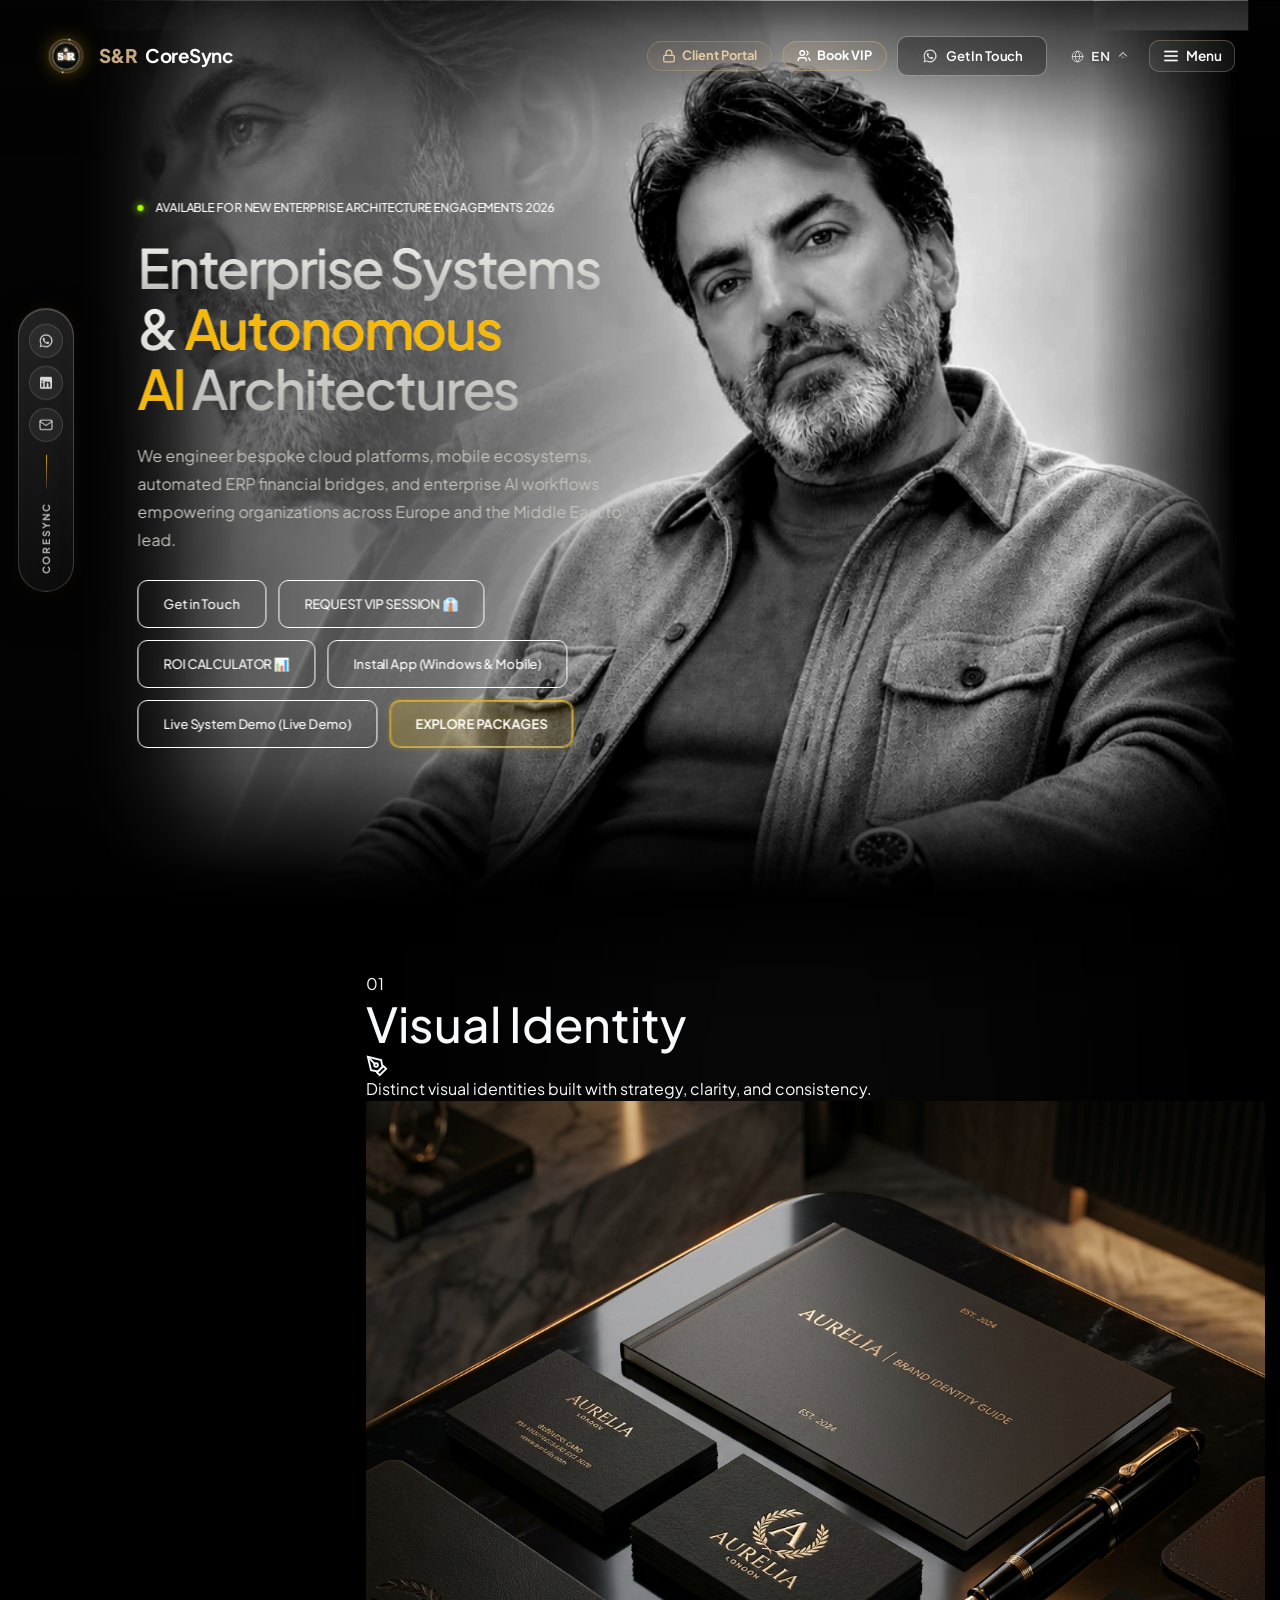
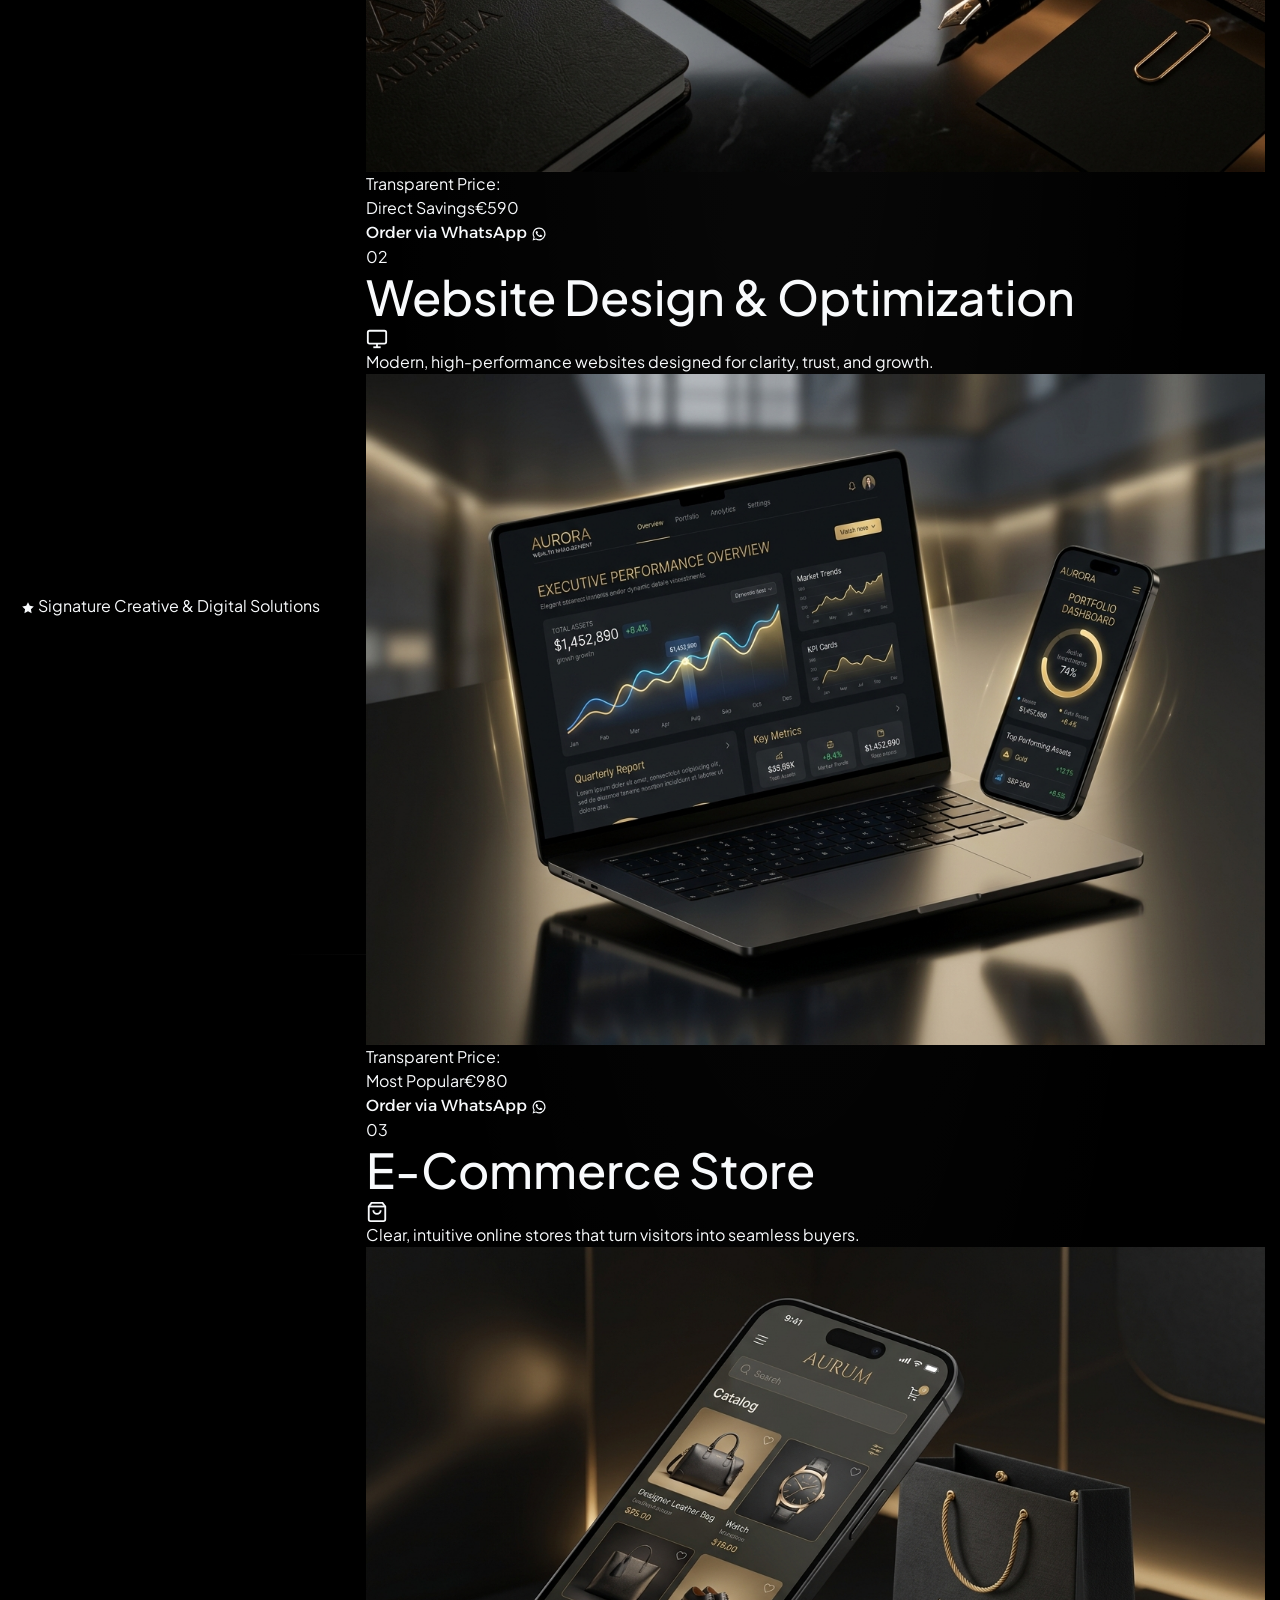
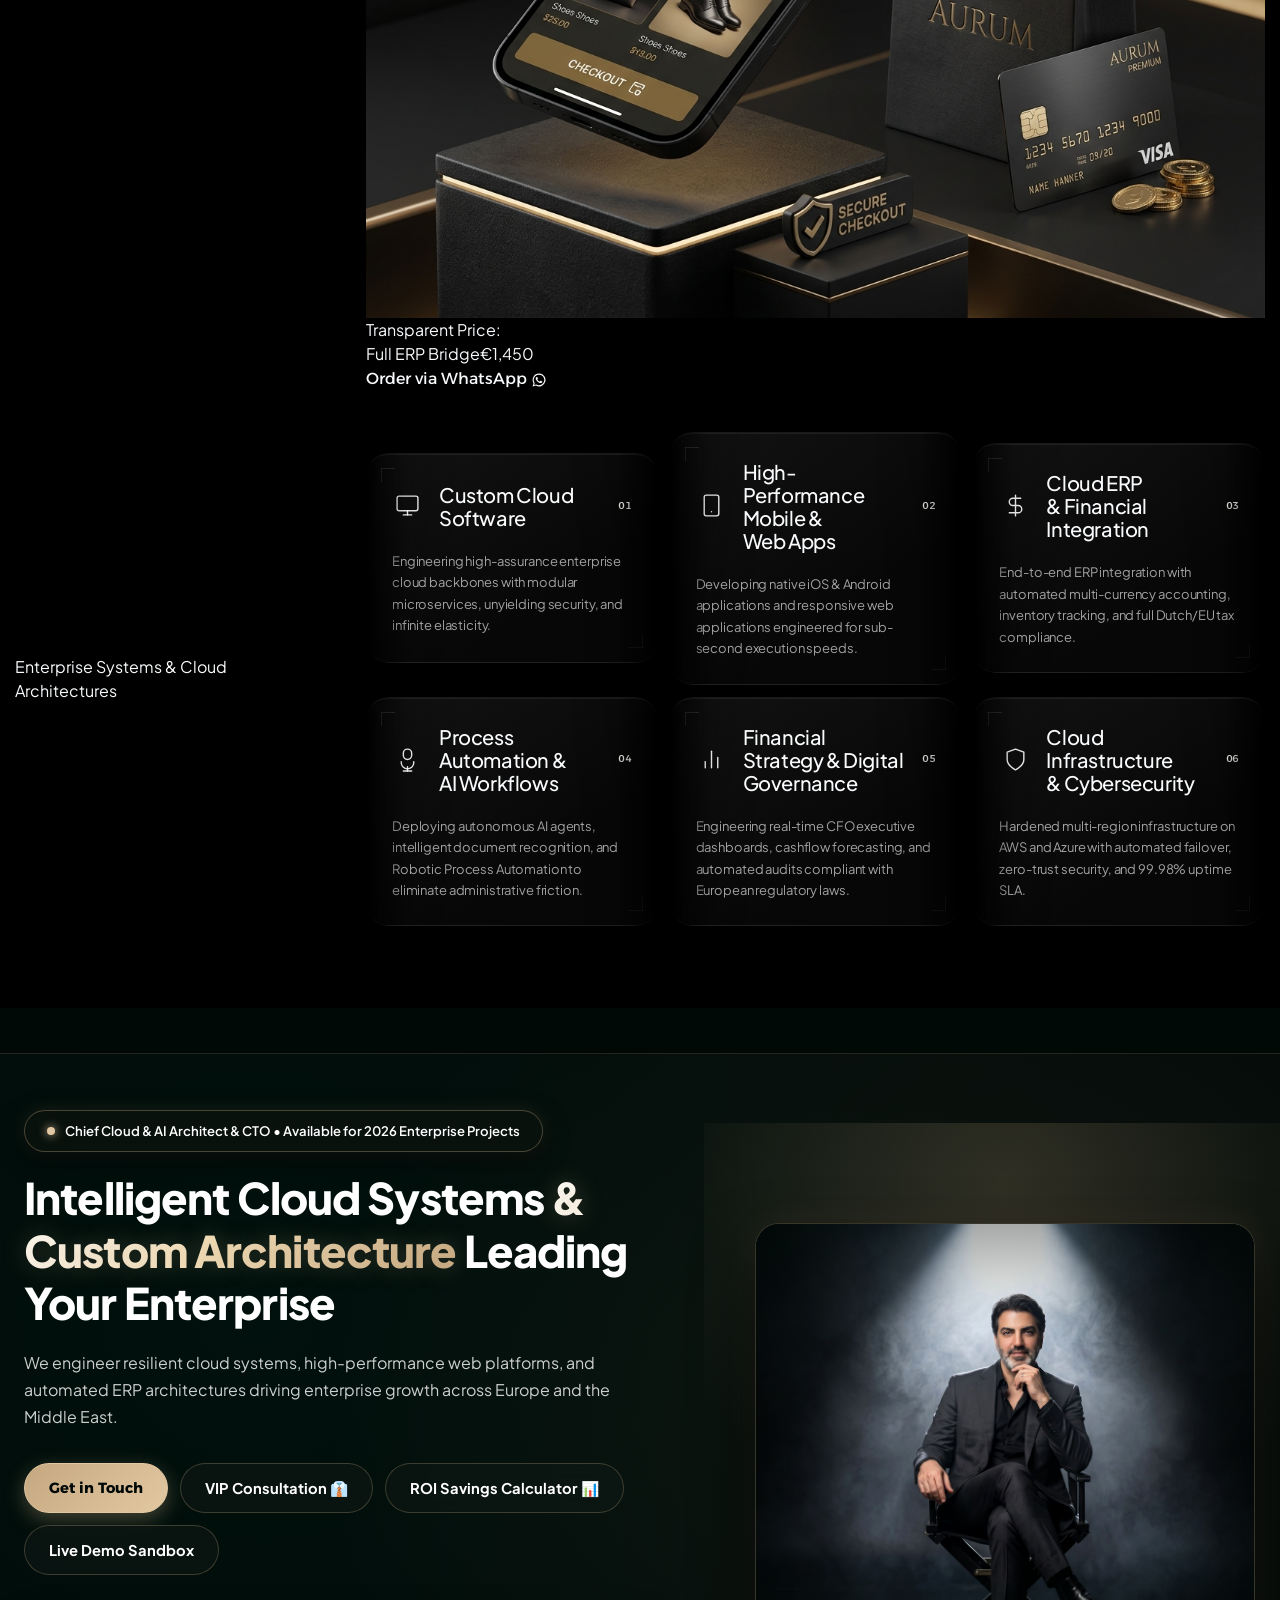
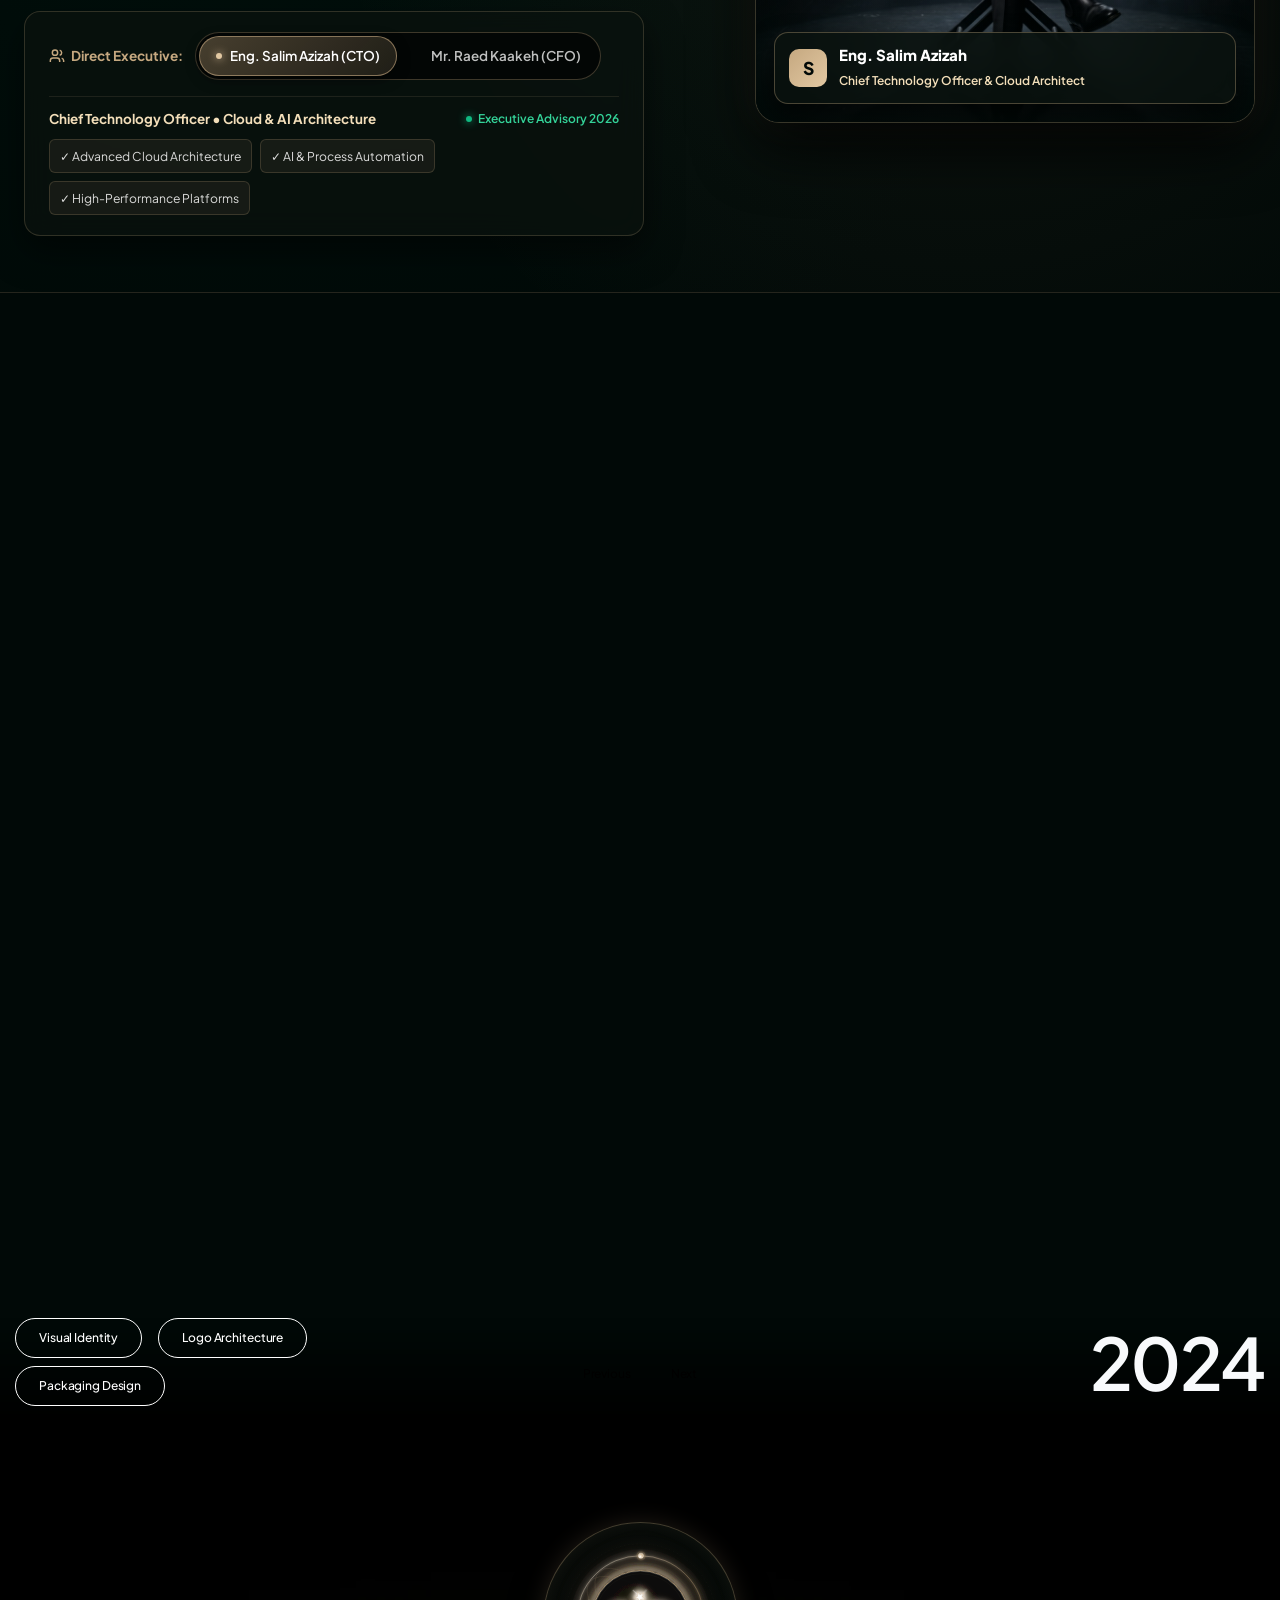
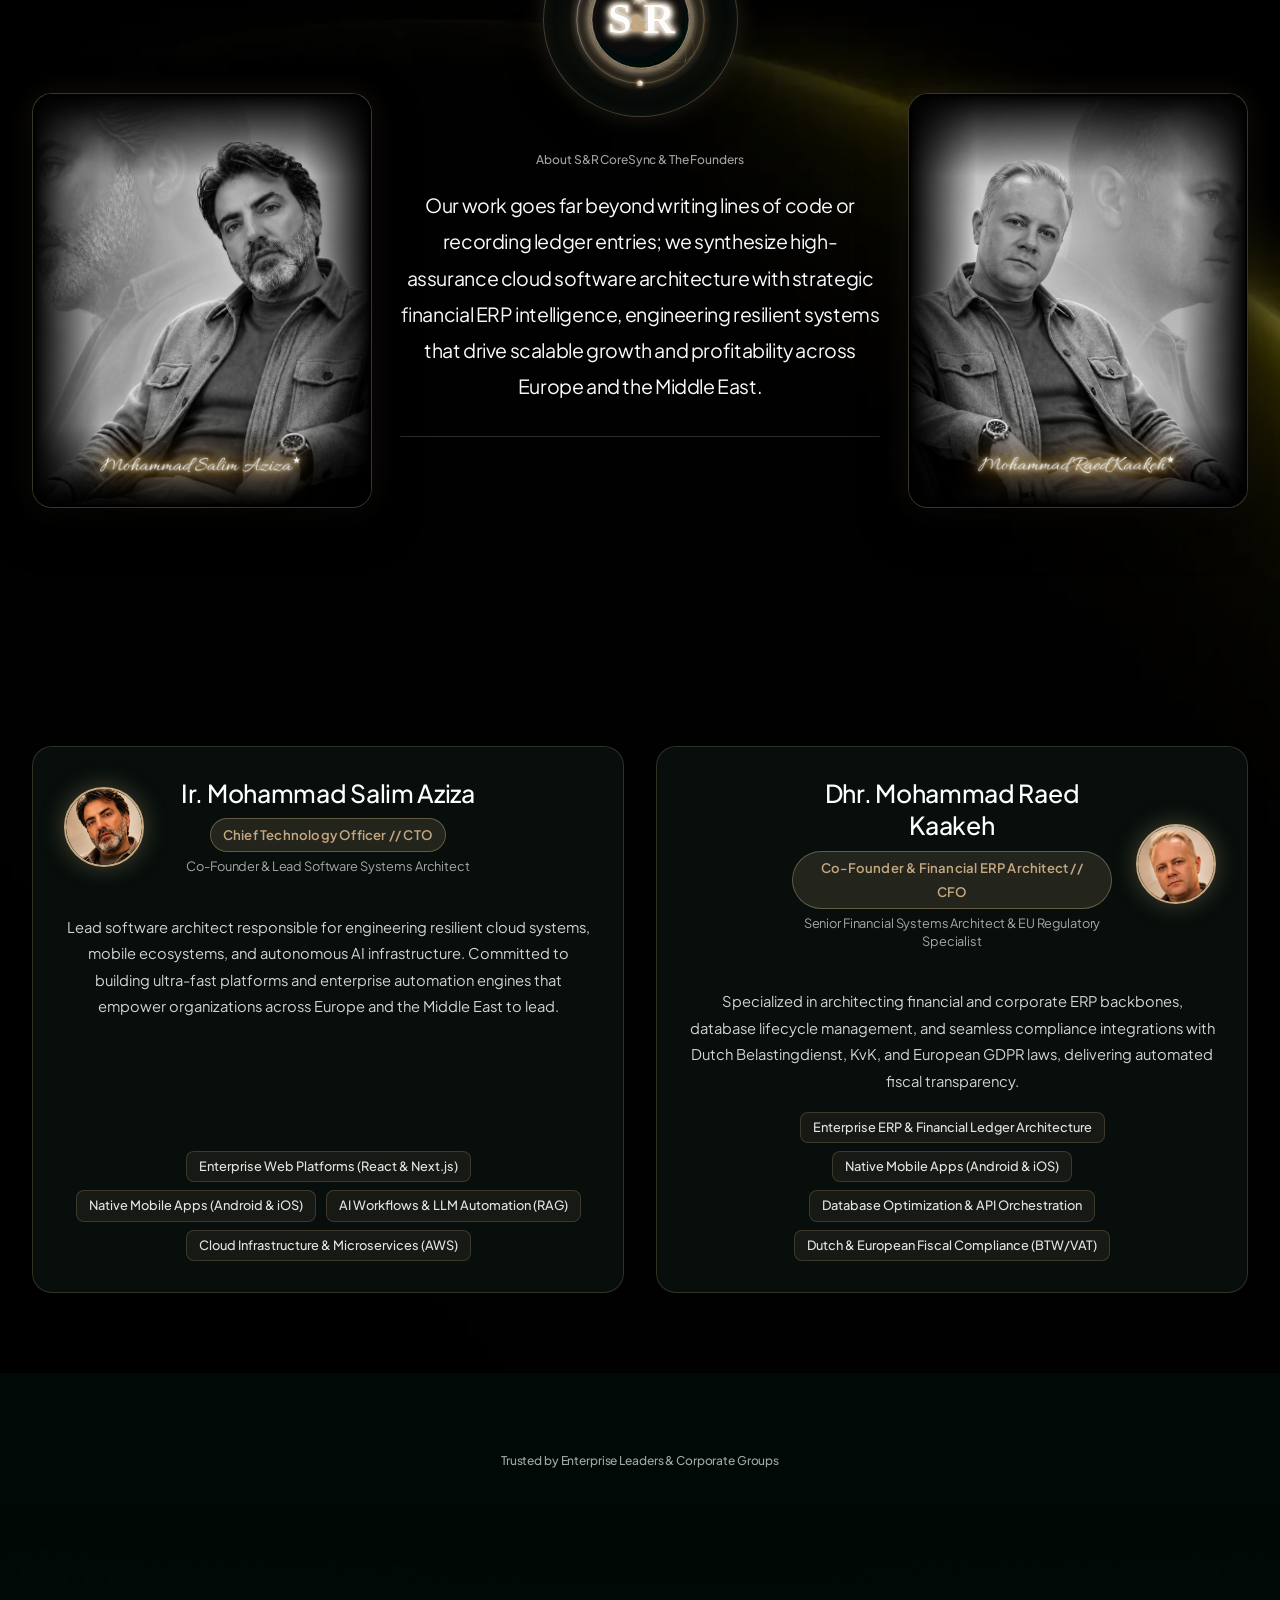
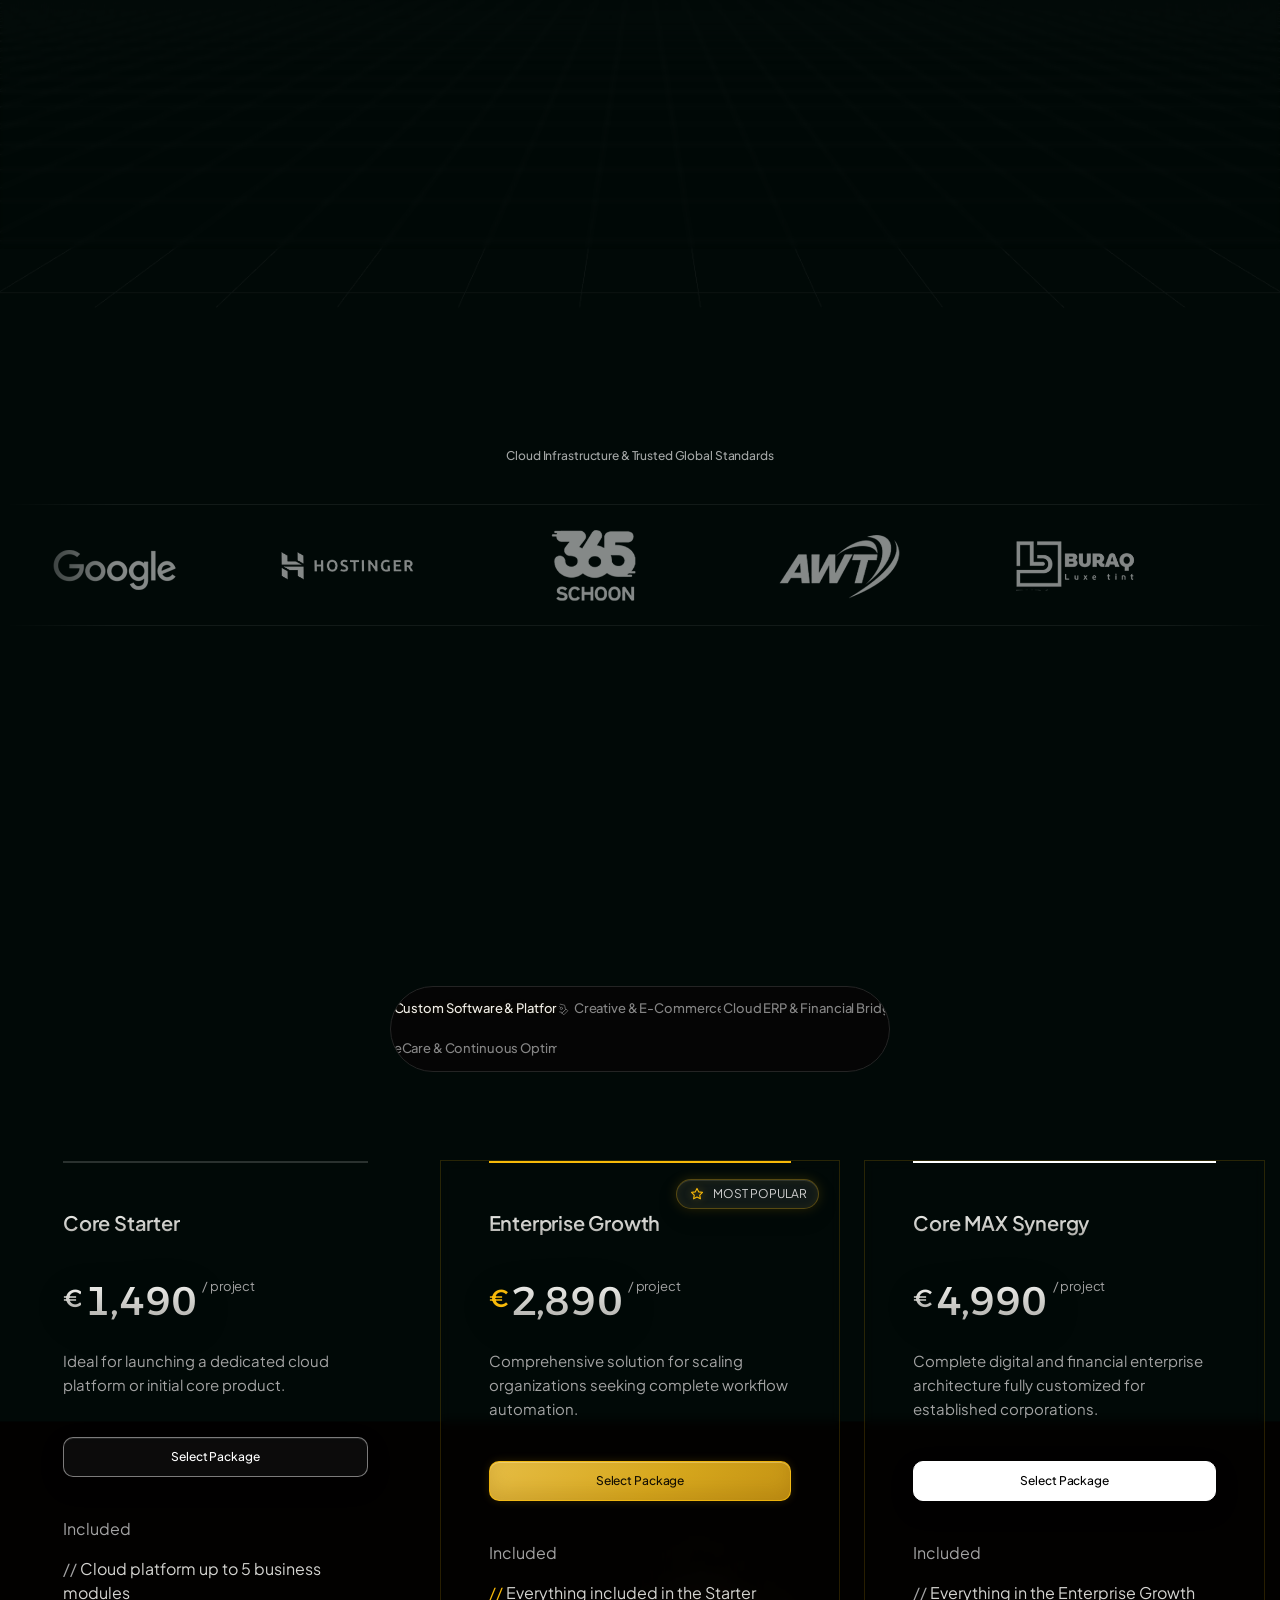
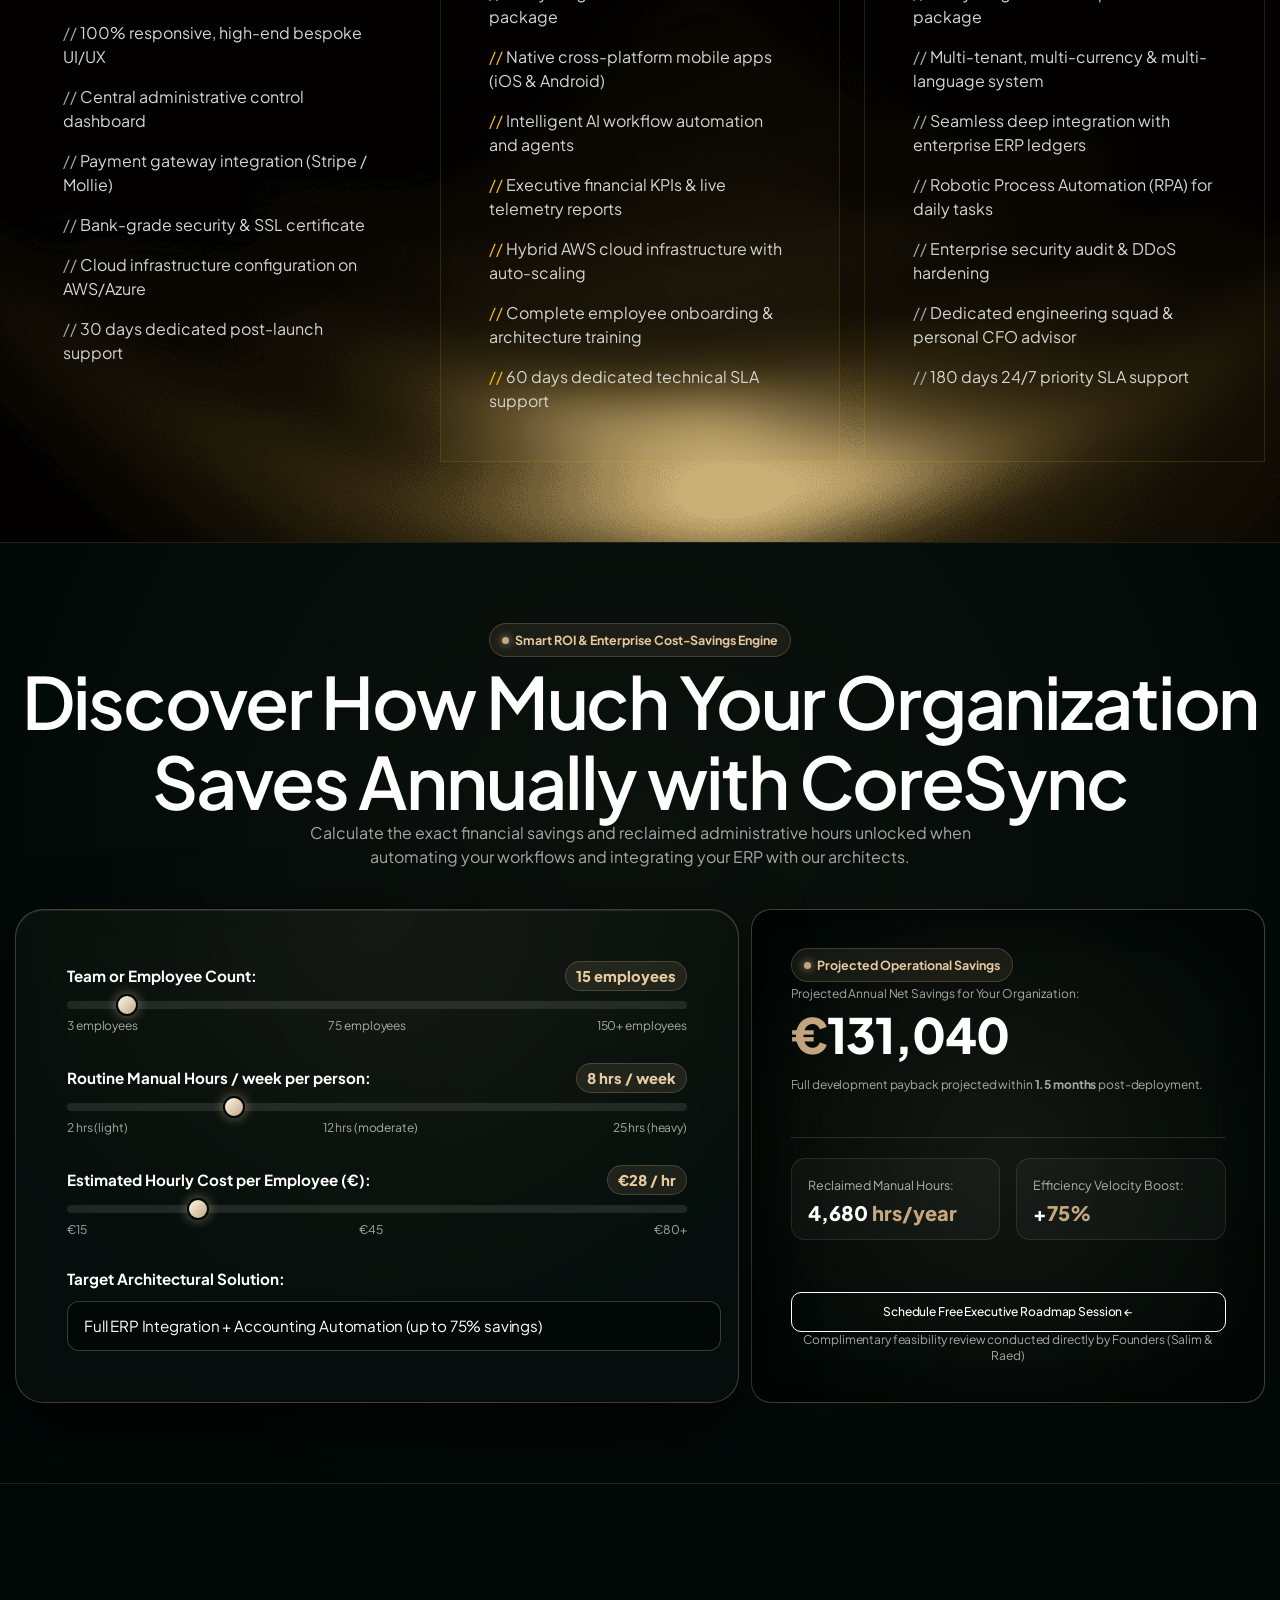
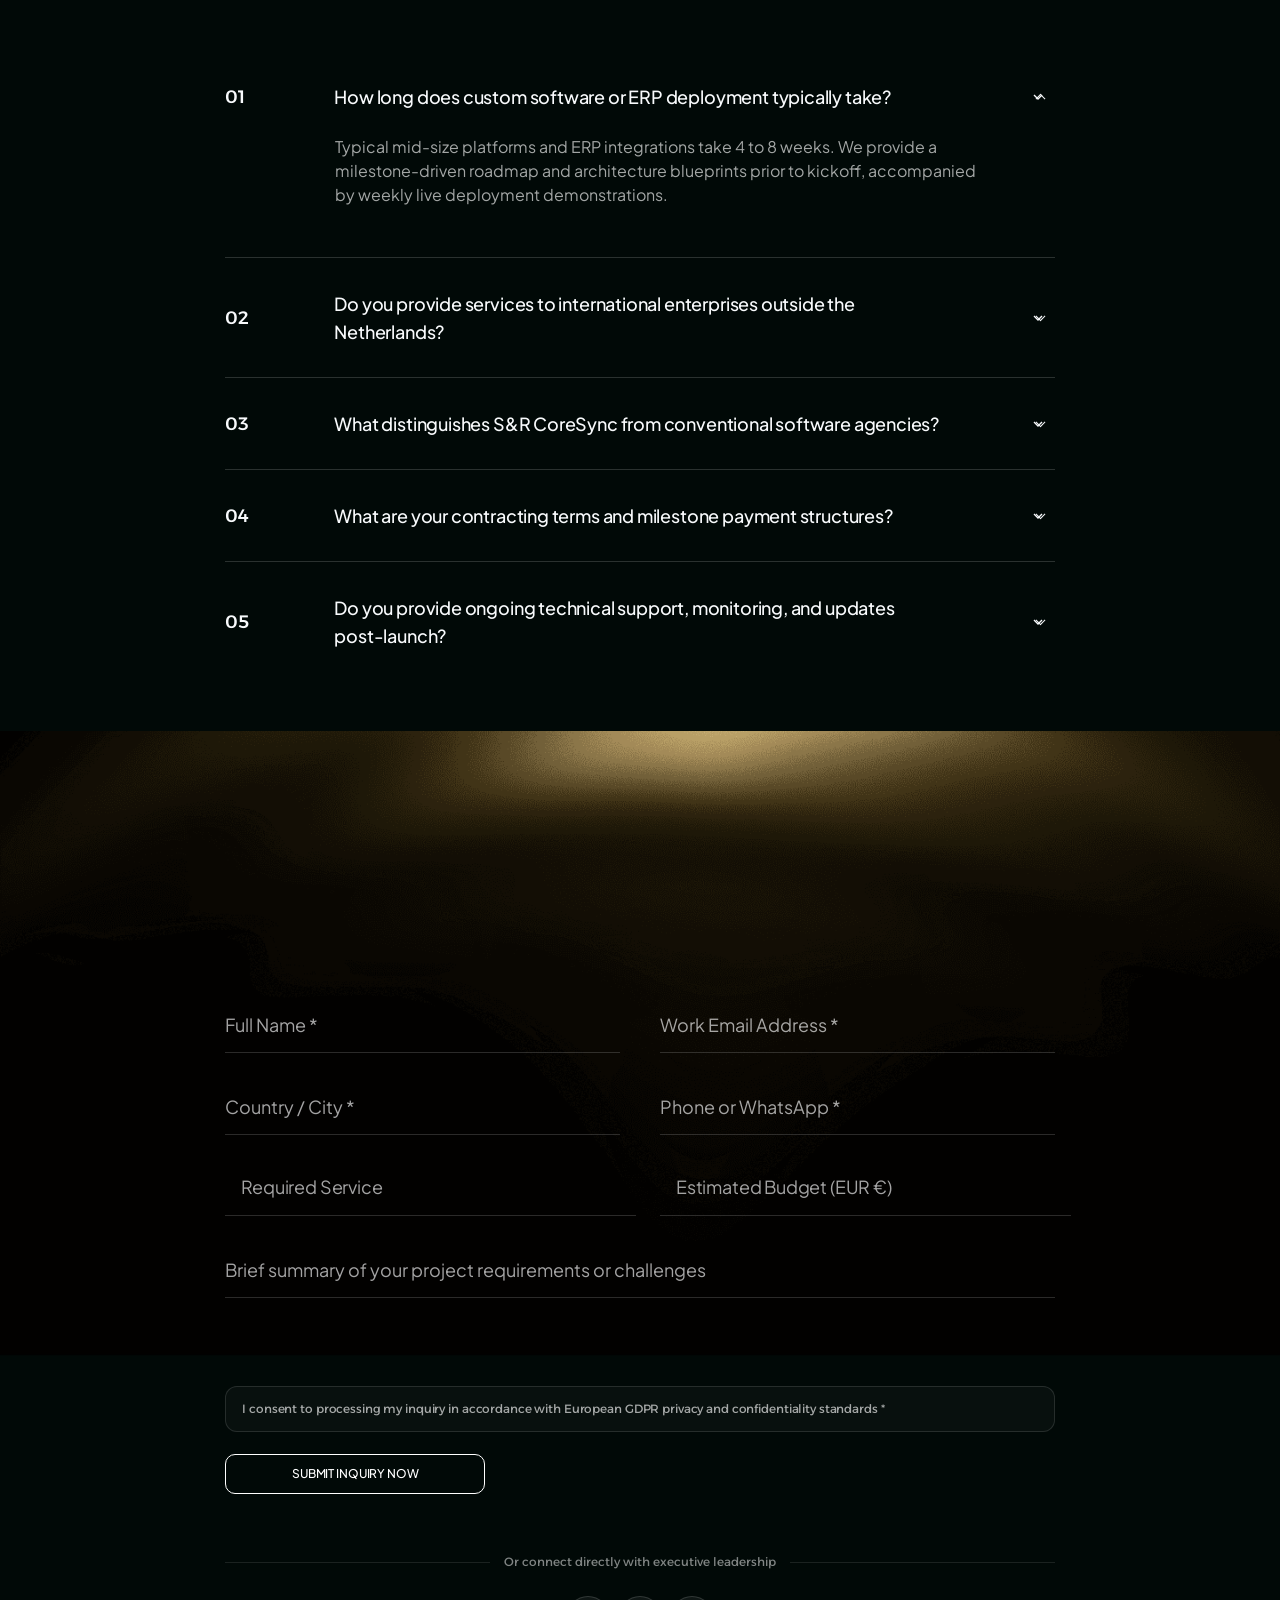
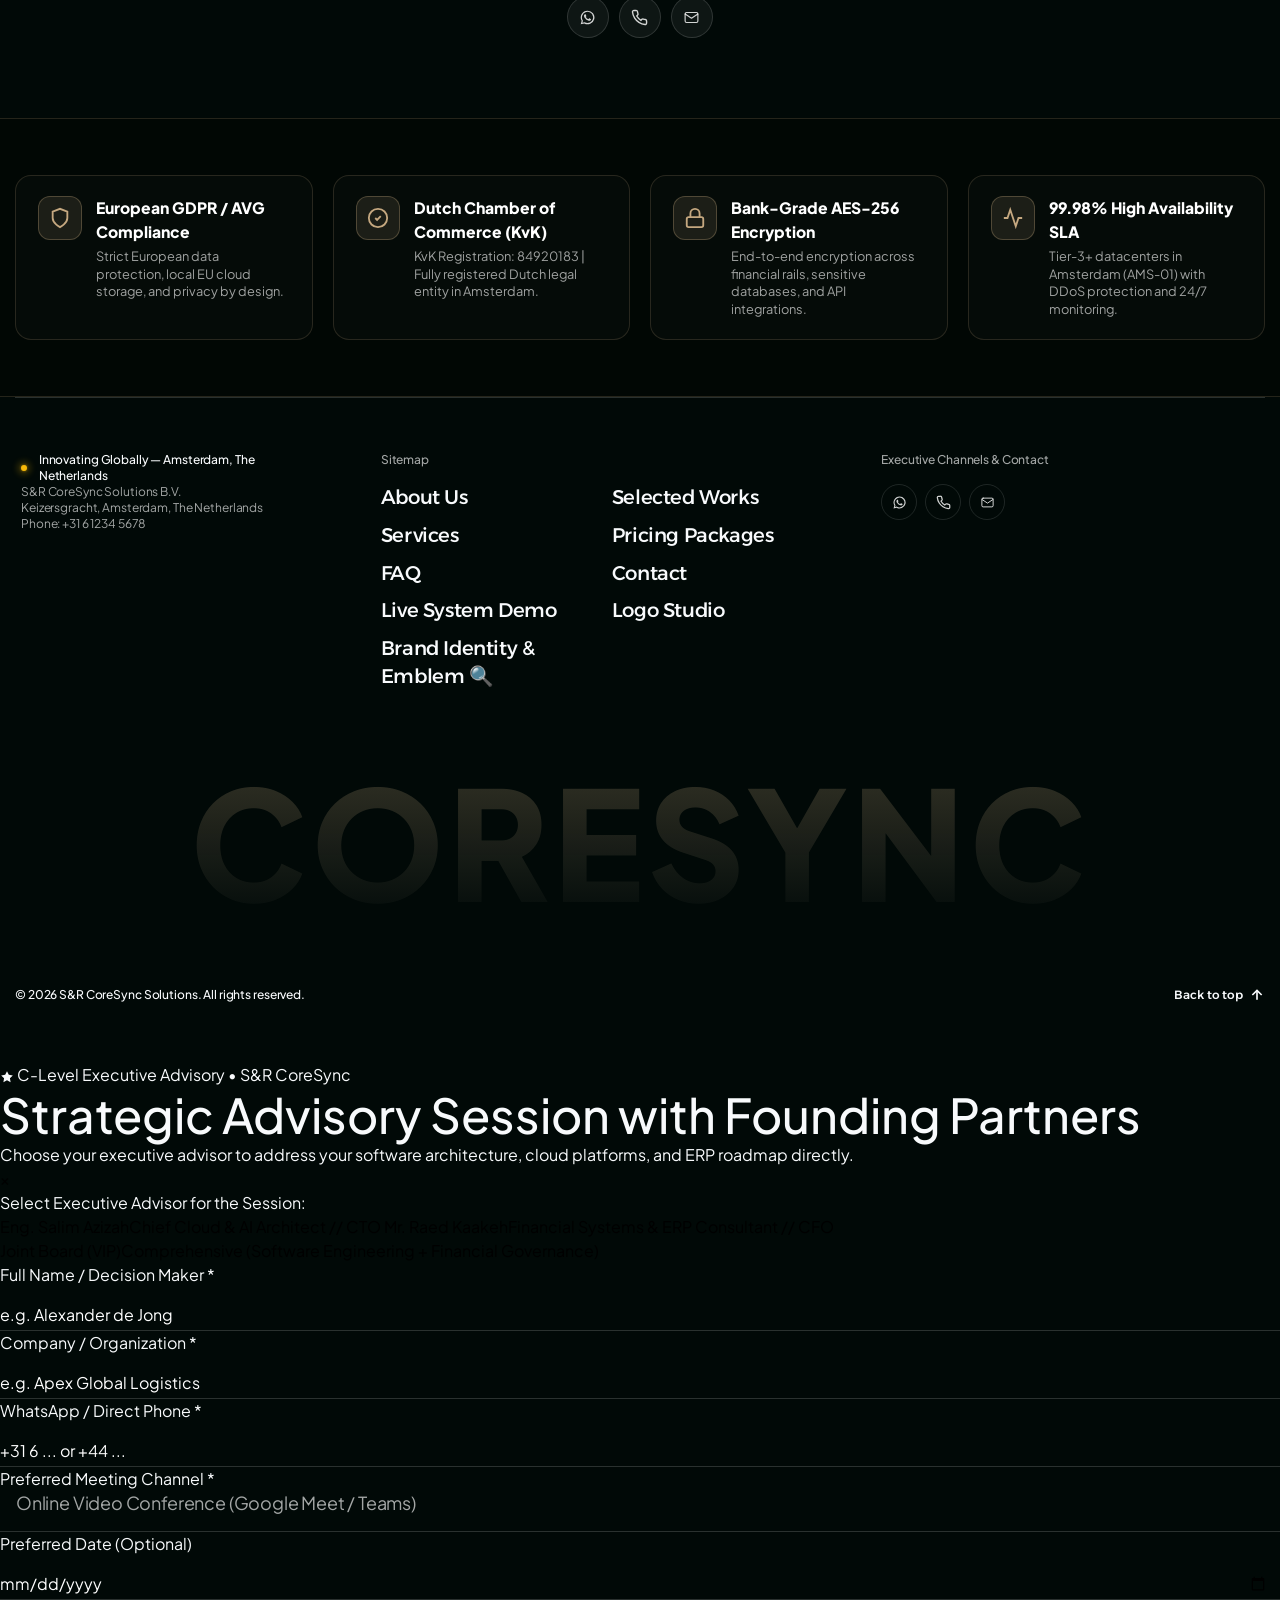
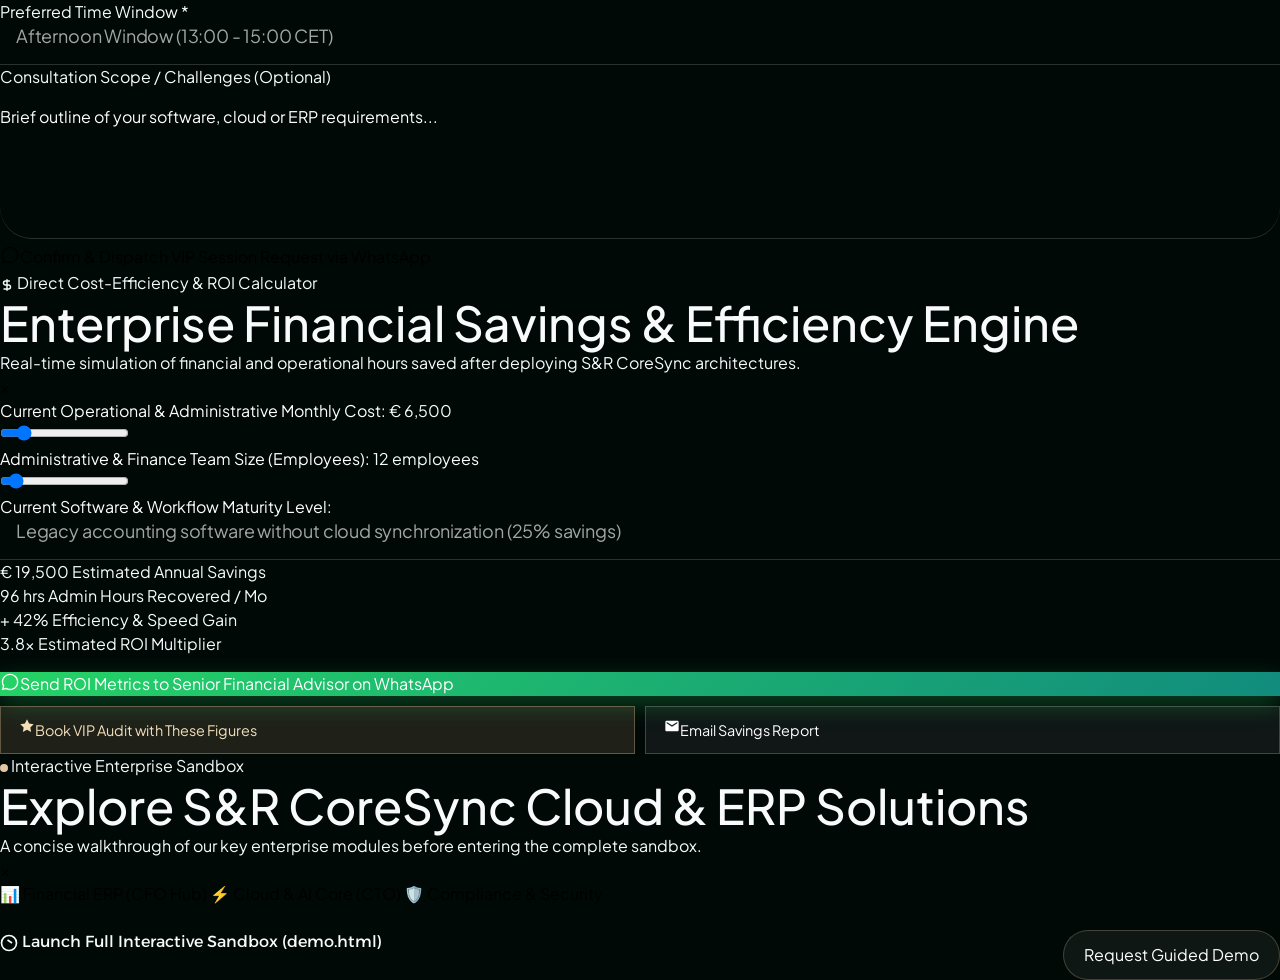
==== commit 400d3fed: "feat: add English and Dutch project landing page entry files" ====
--- a/en/index.html
+++ b/en/index.html
@@ -3355,6 +3355,10 @@
 
         .tab-pane.pane-hidden {
             display: none !important;
+        }
+
+        .tab-pane.active.show {
+            display: block !important;
         }
 
         .dana-signature-card {
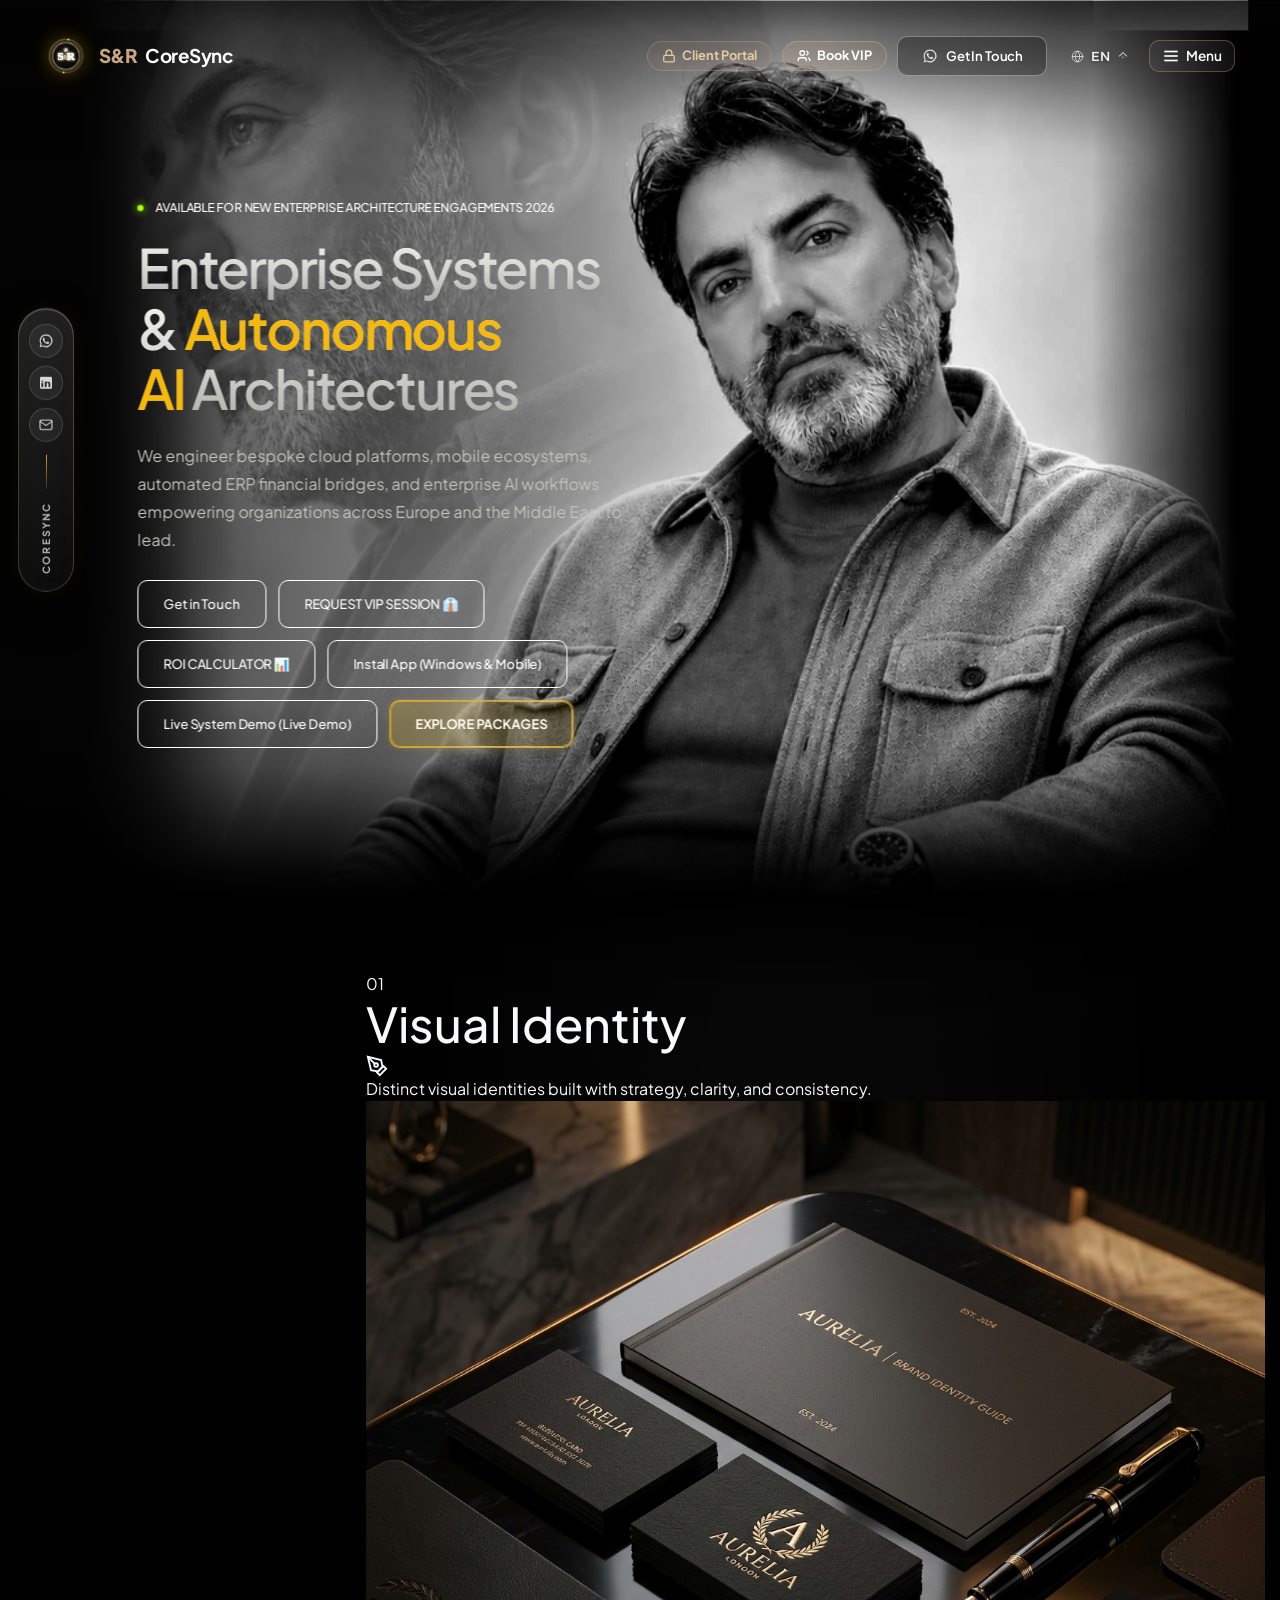
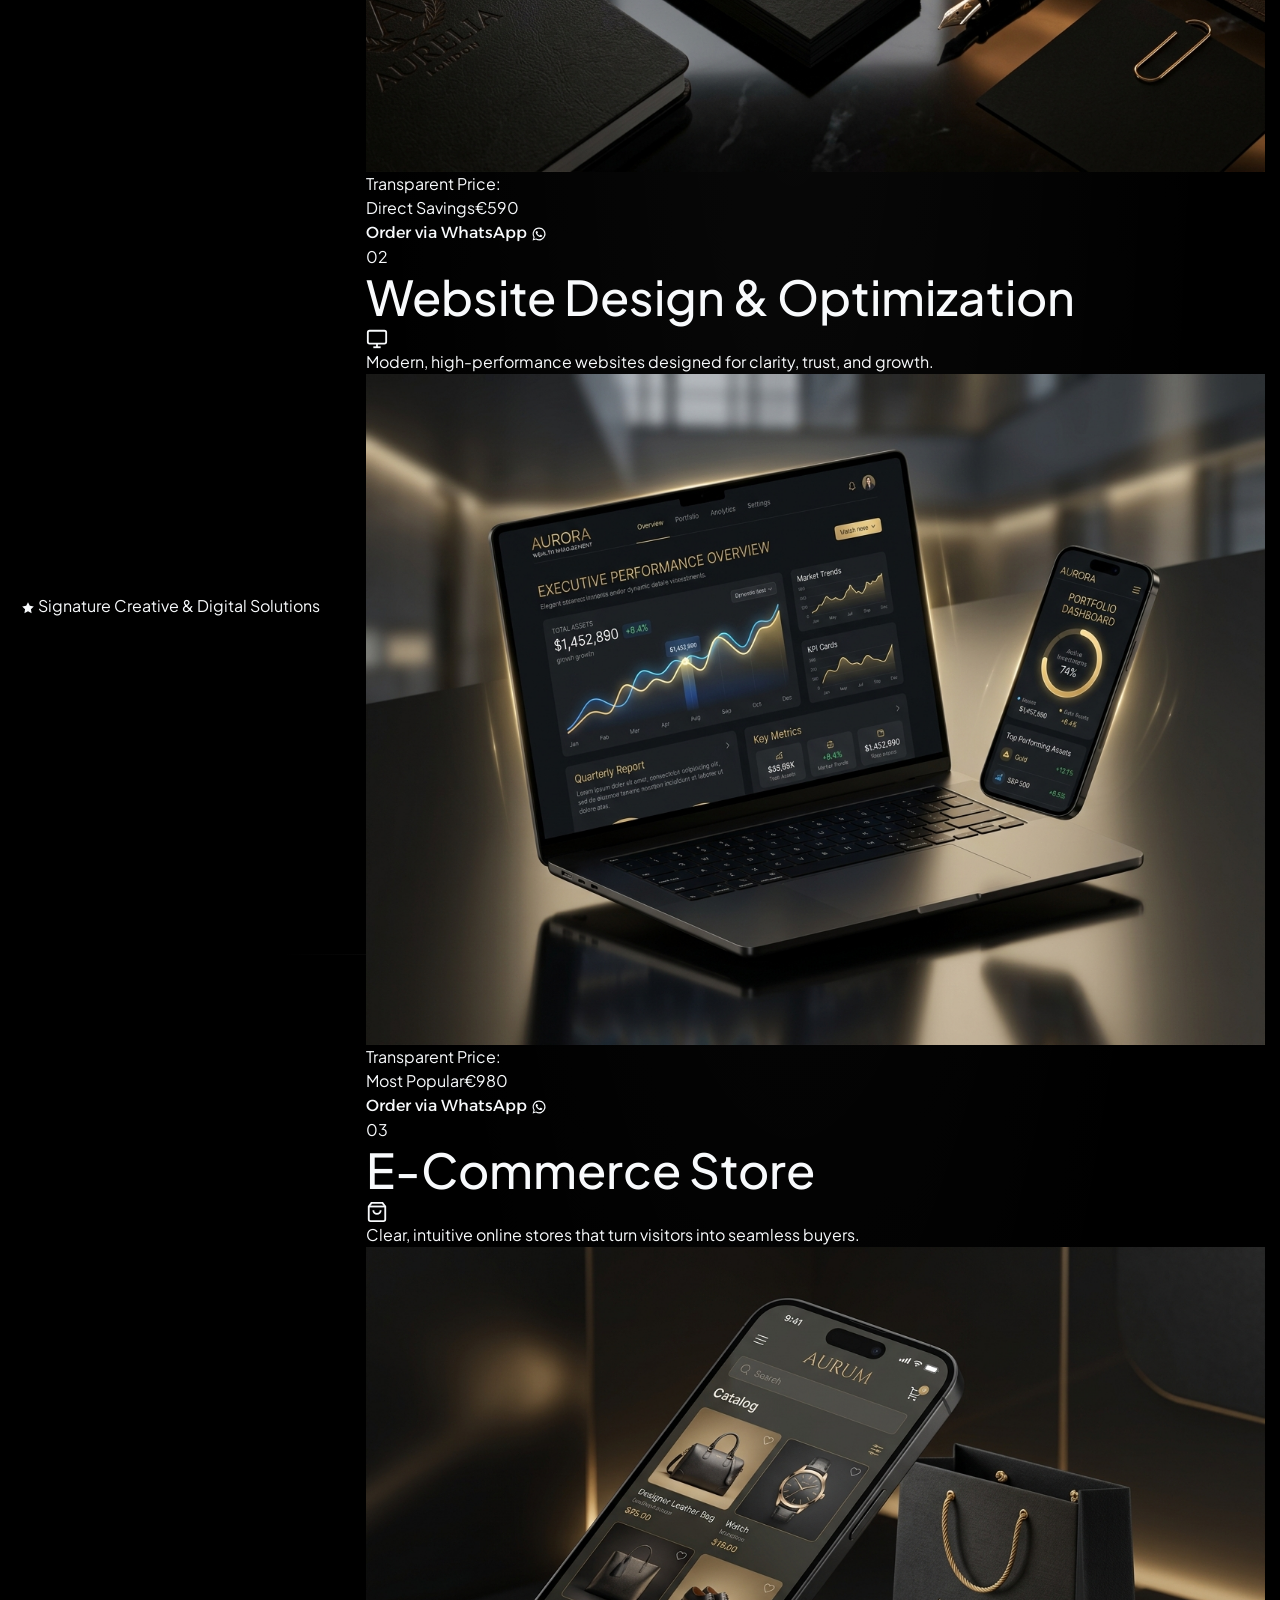
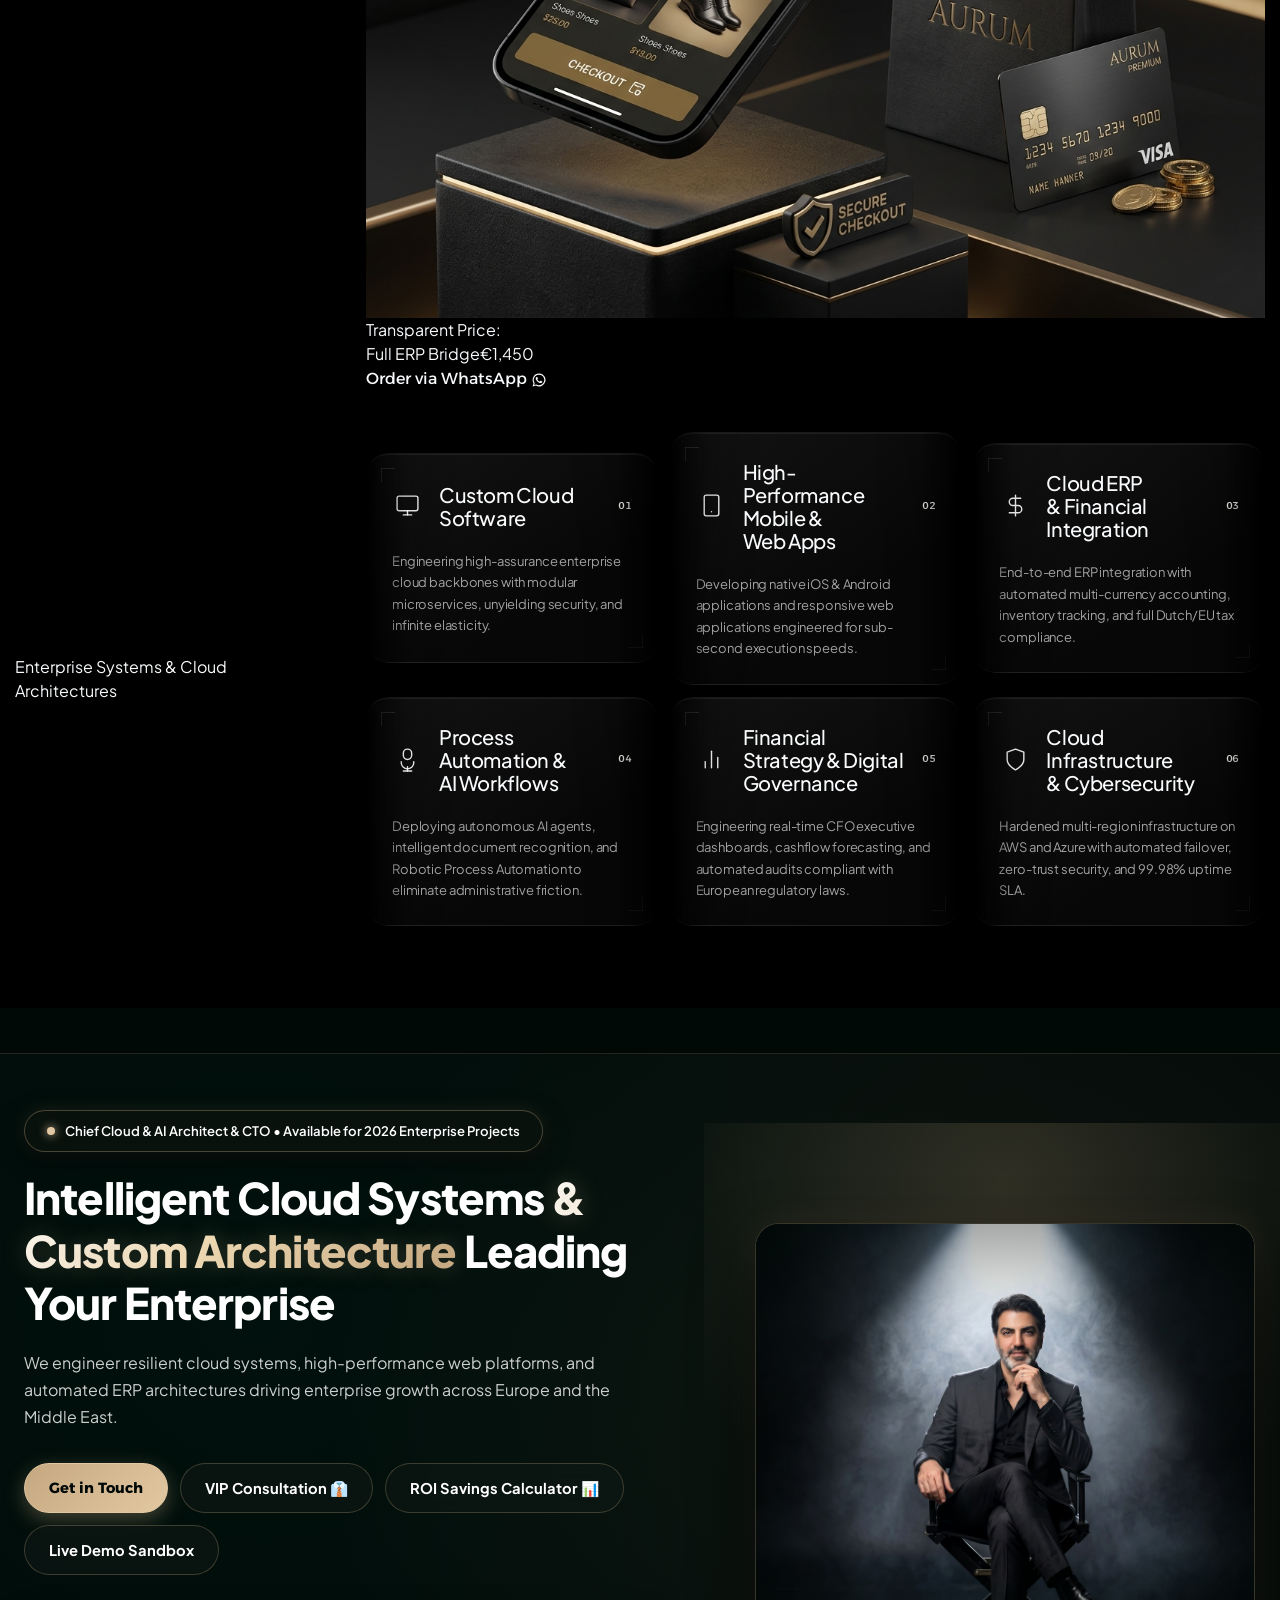
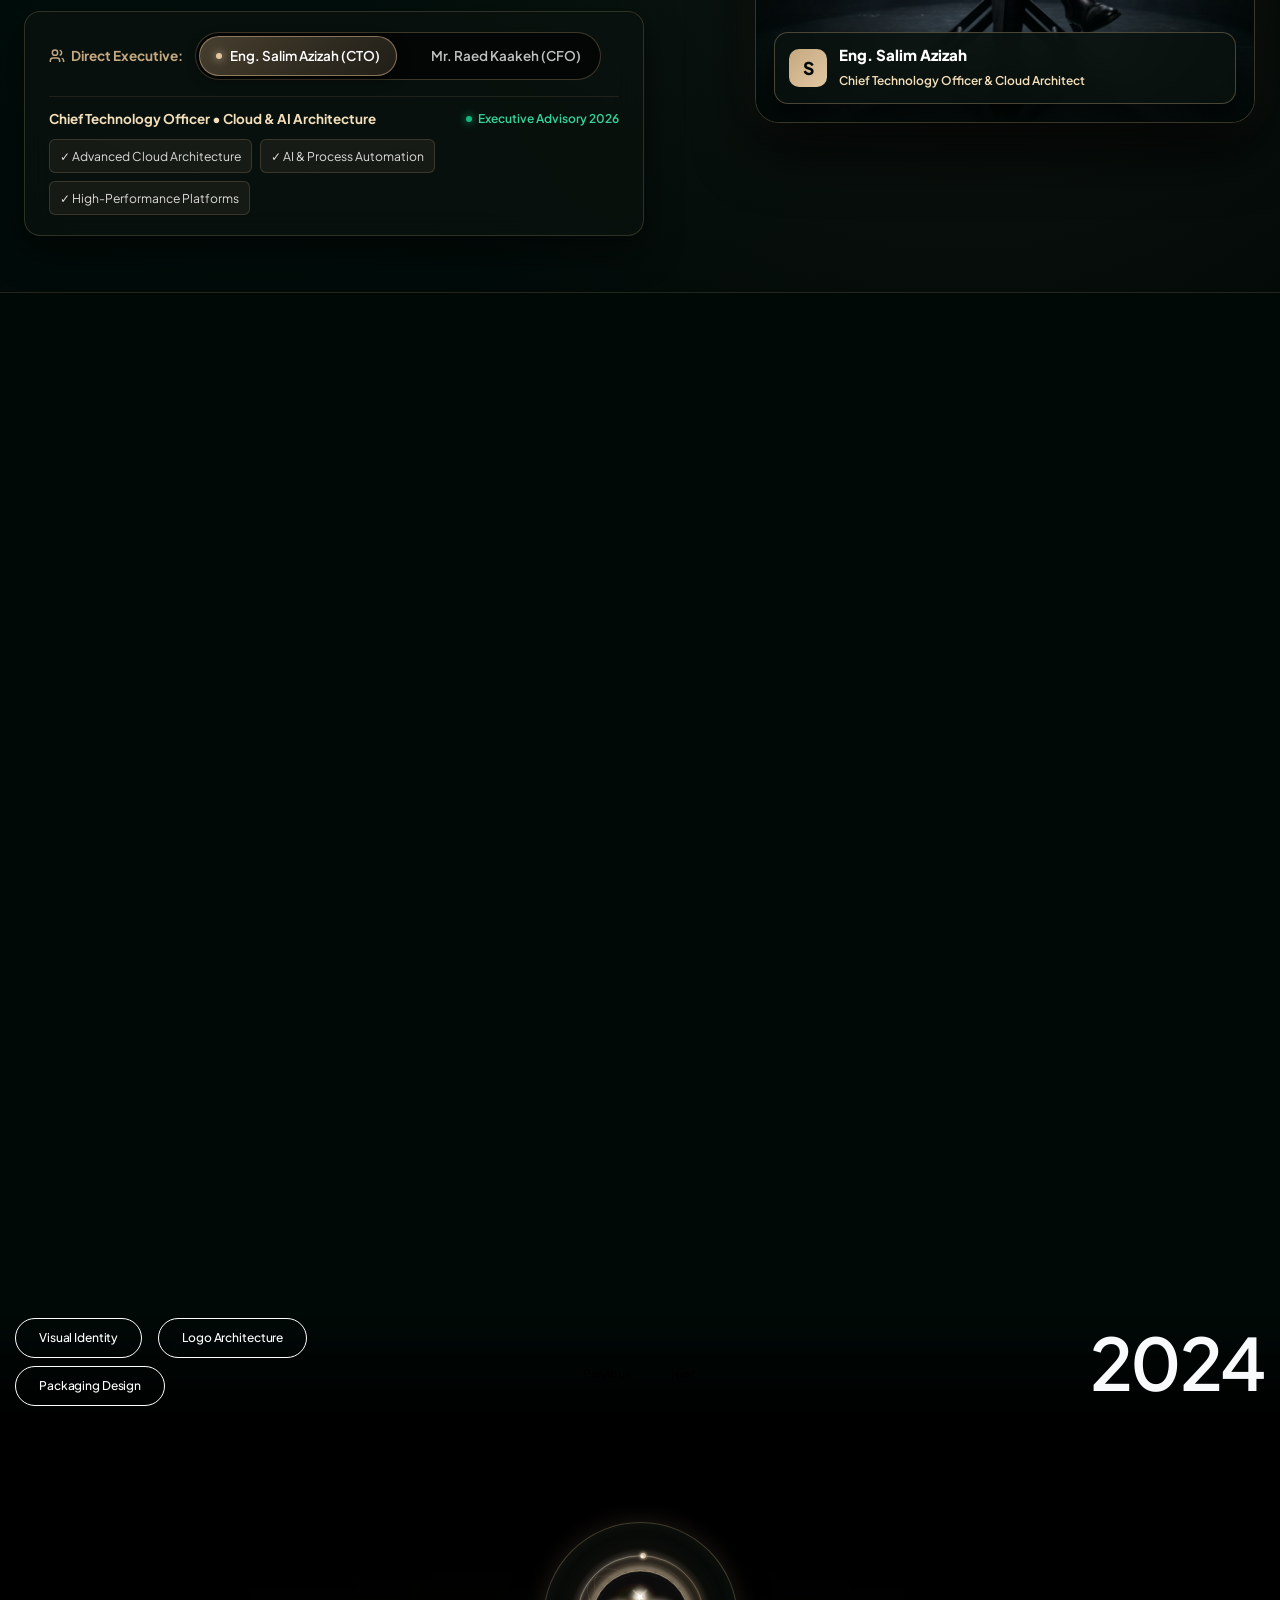
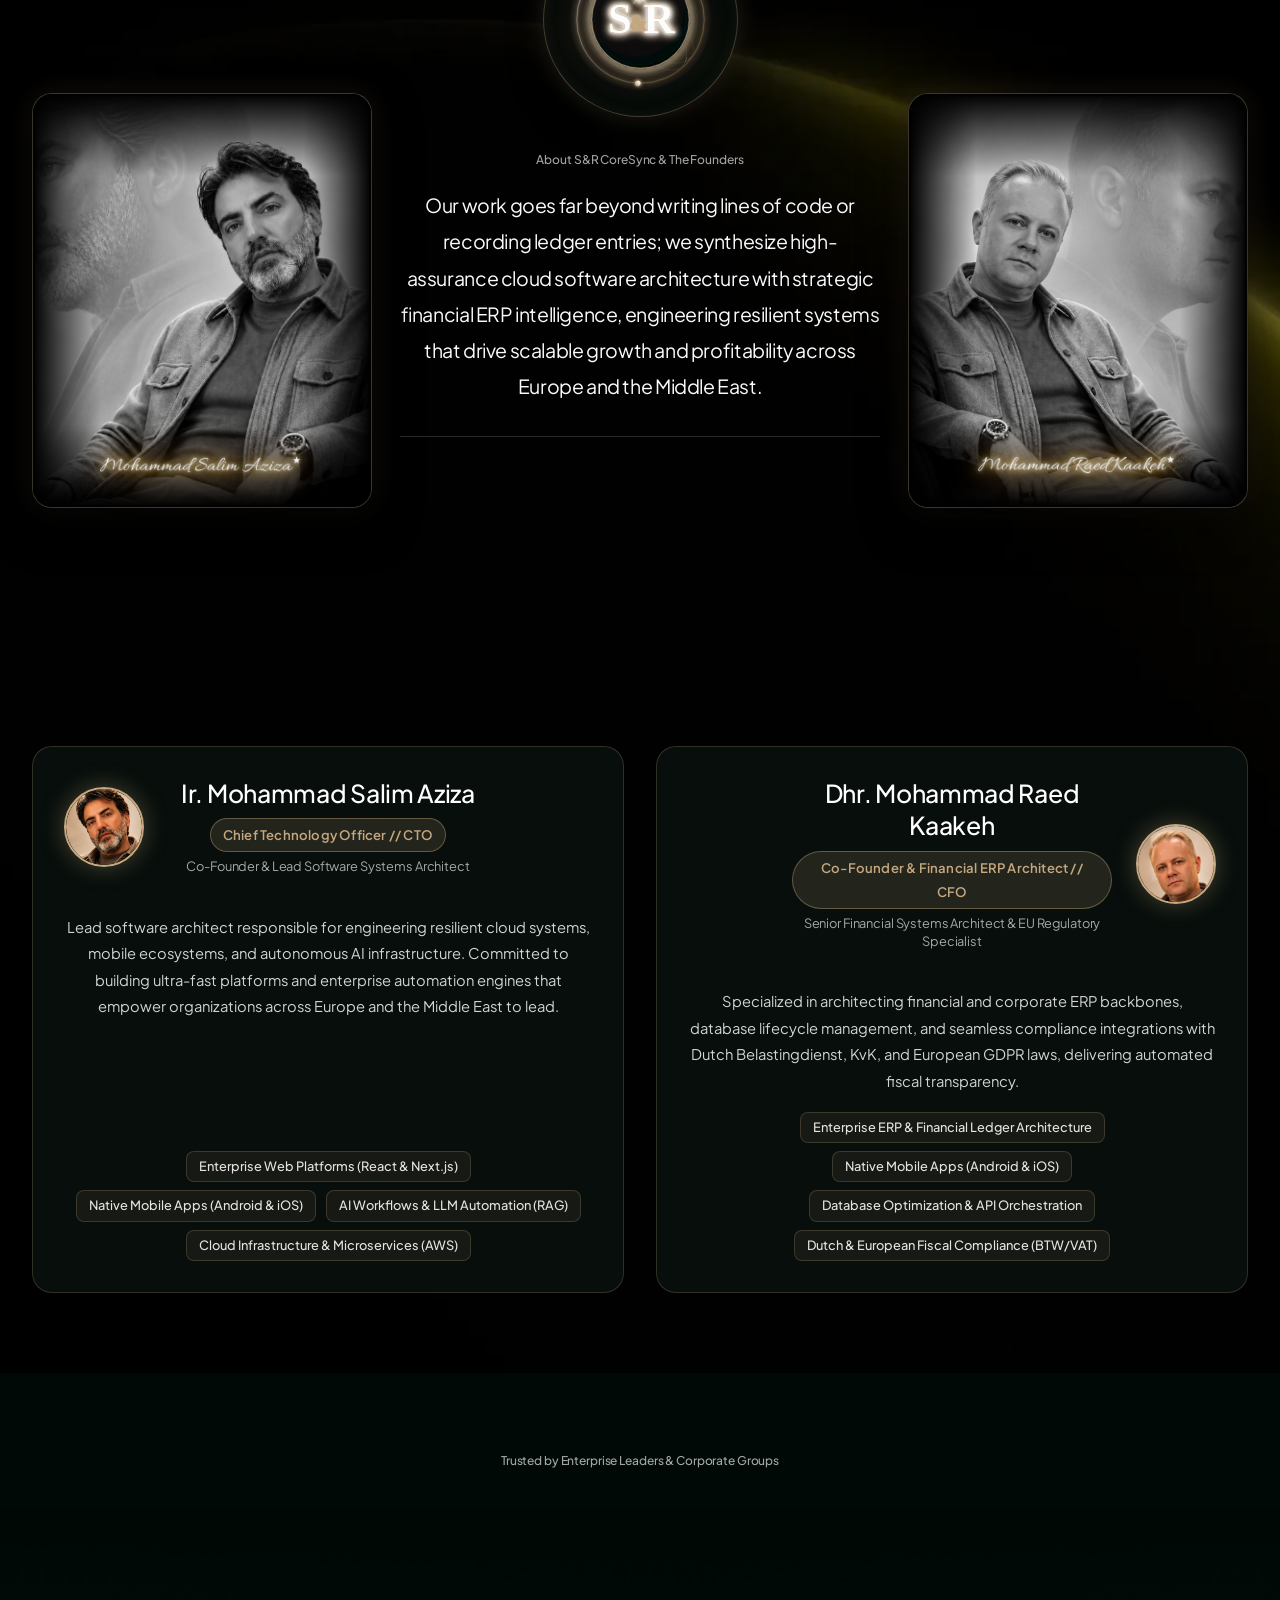
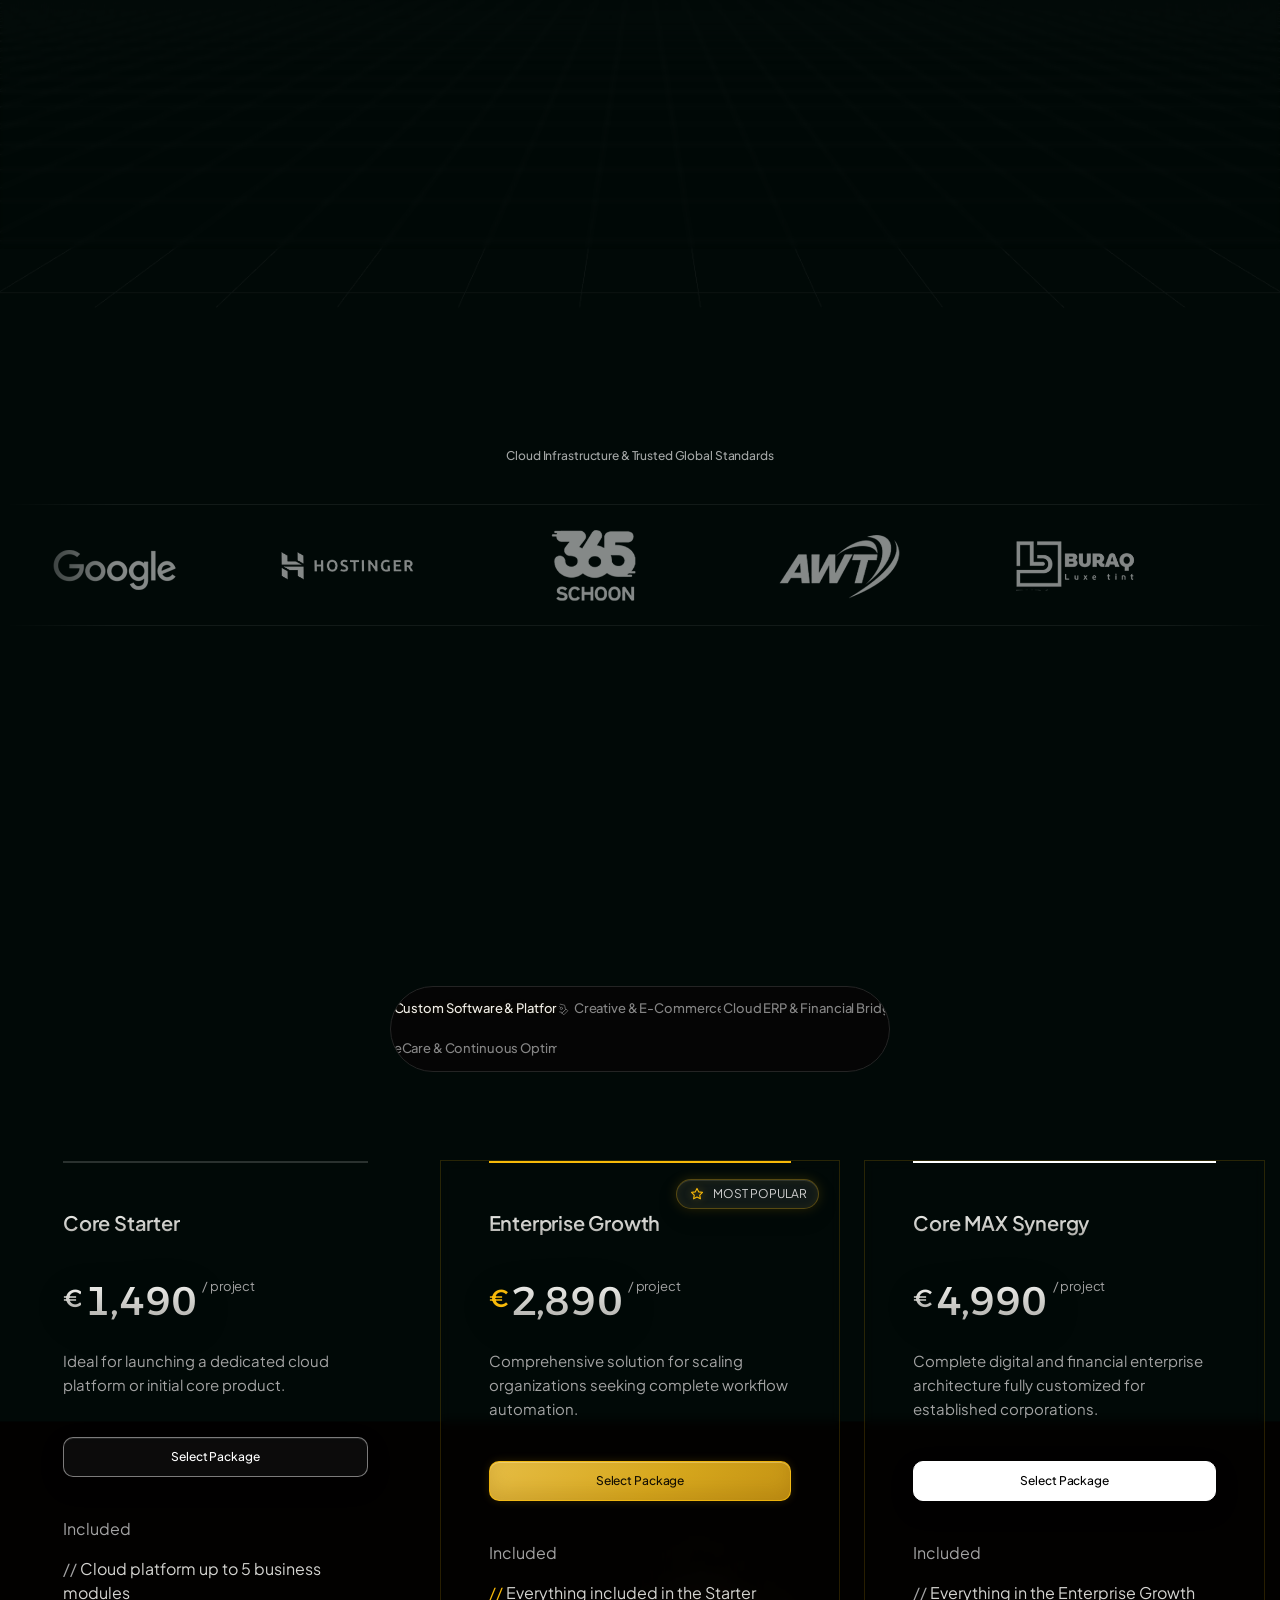
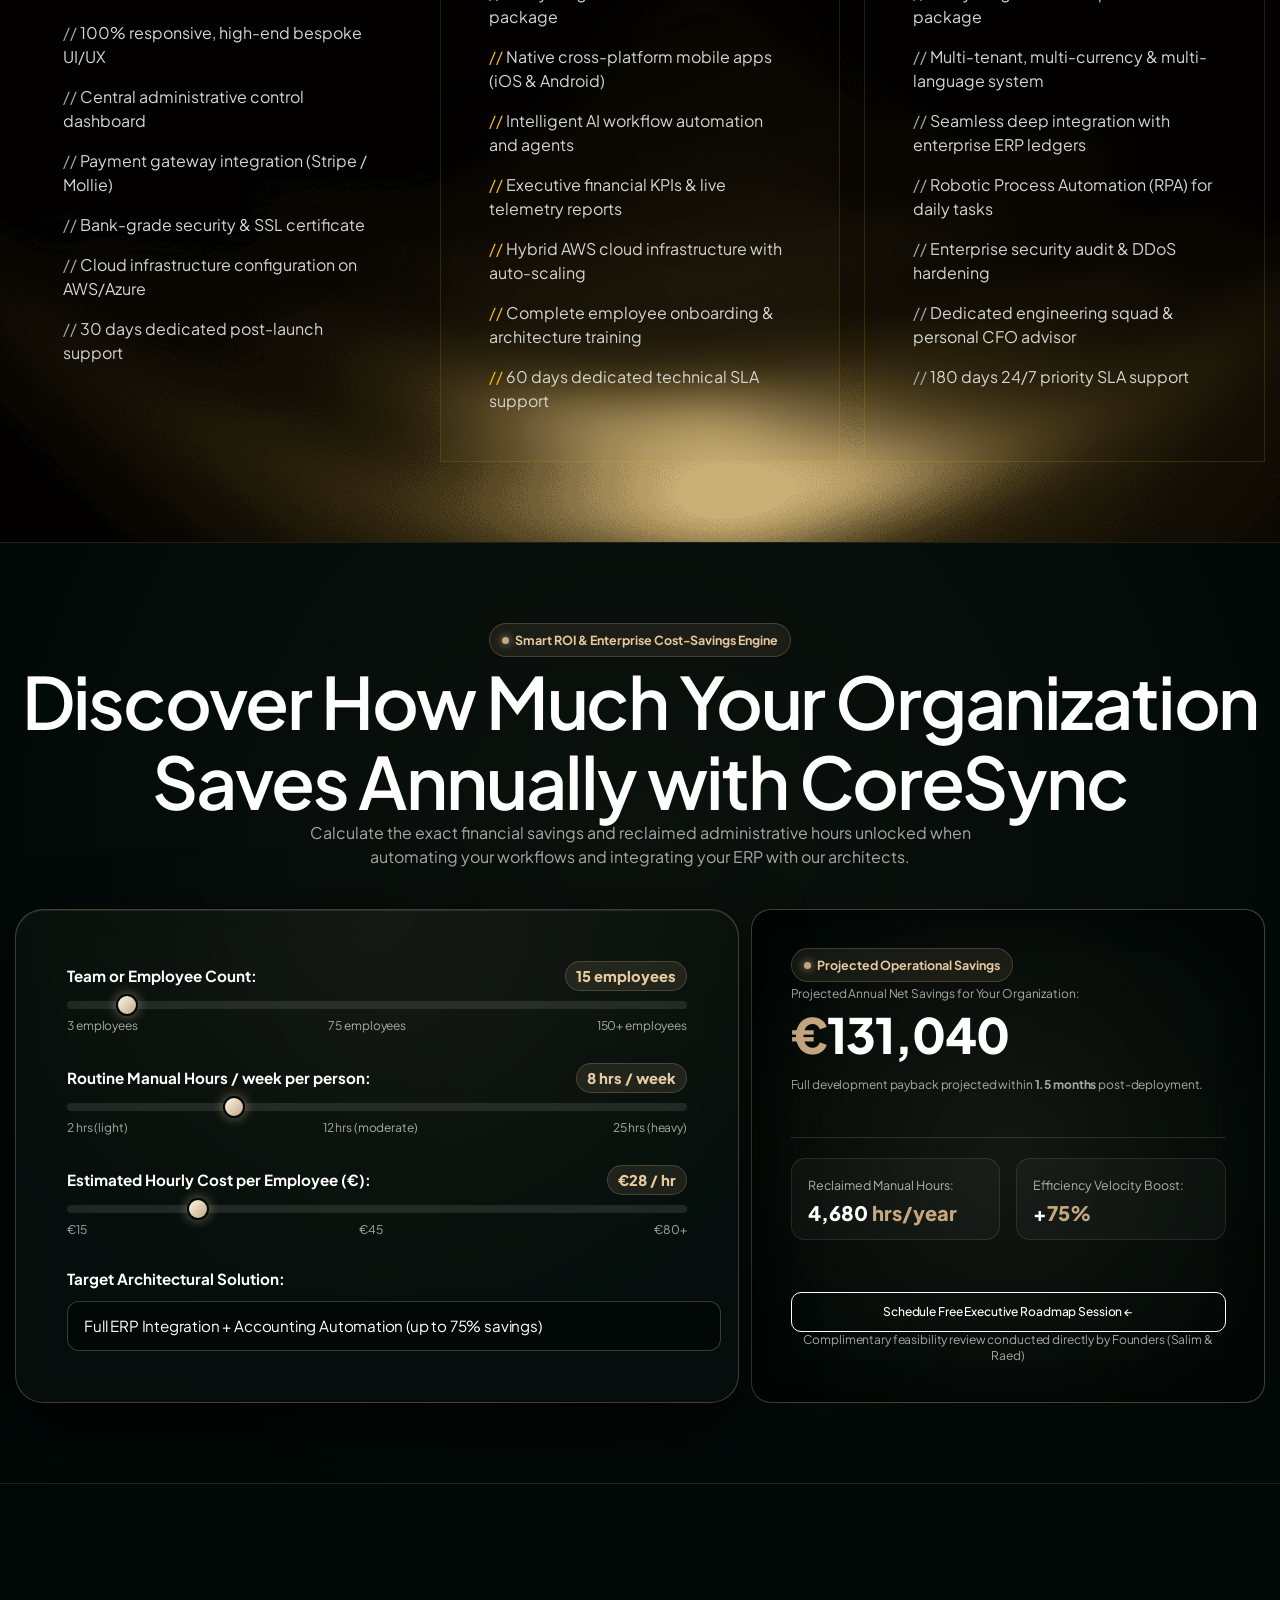
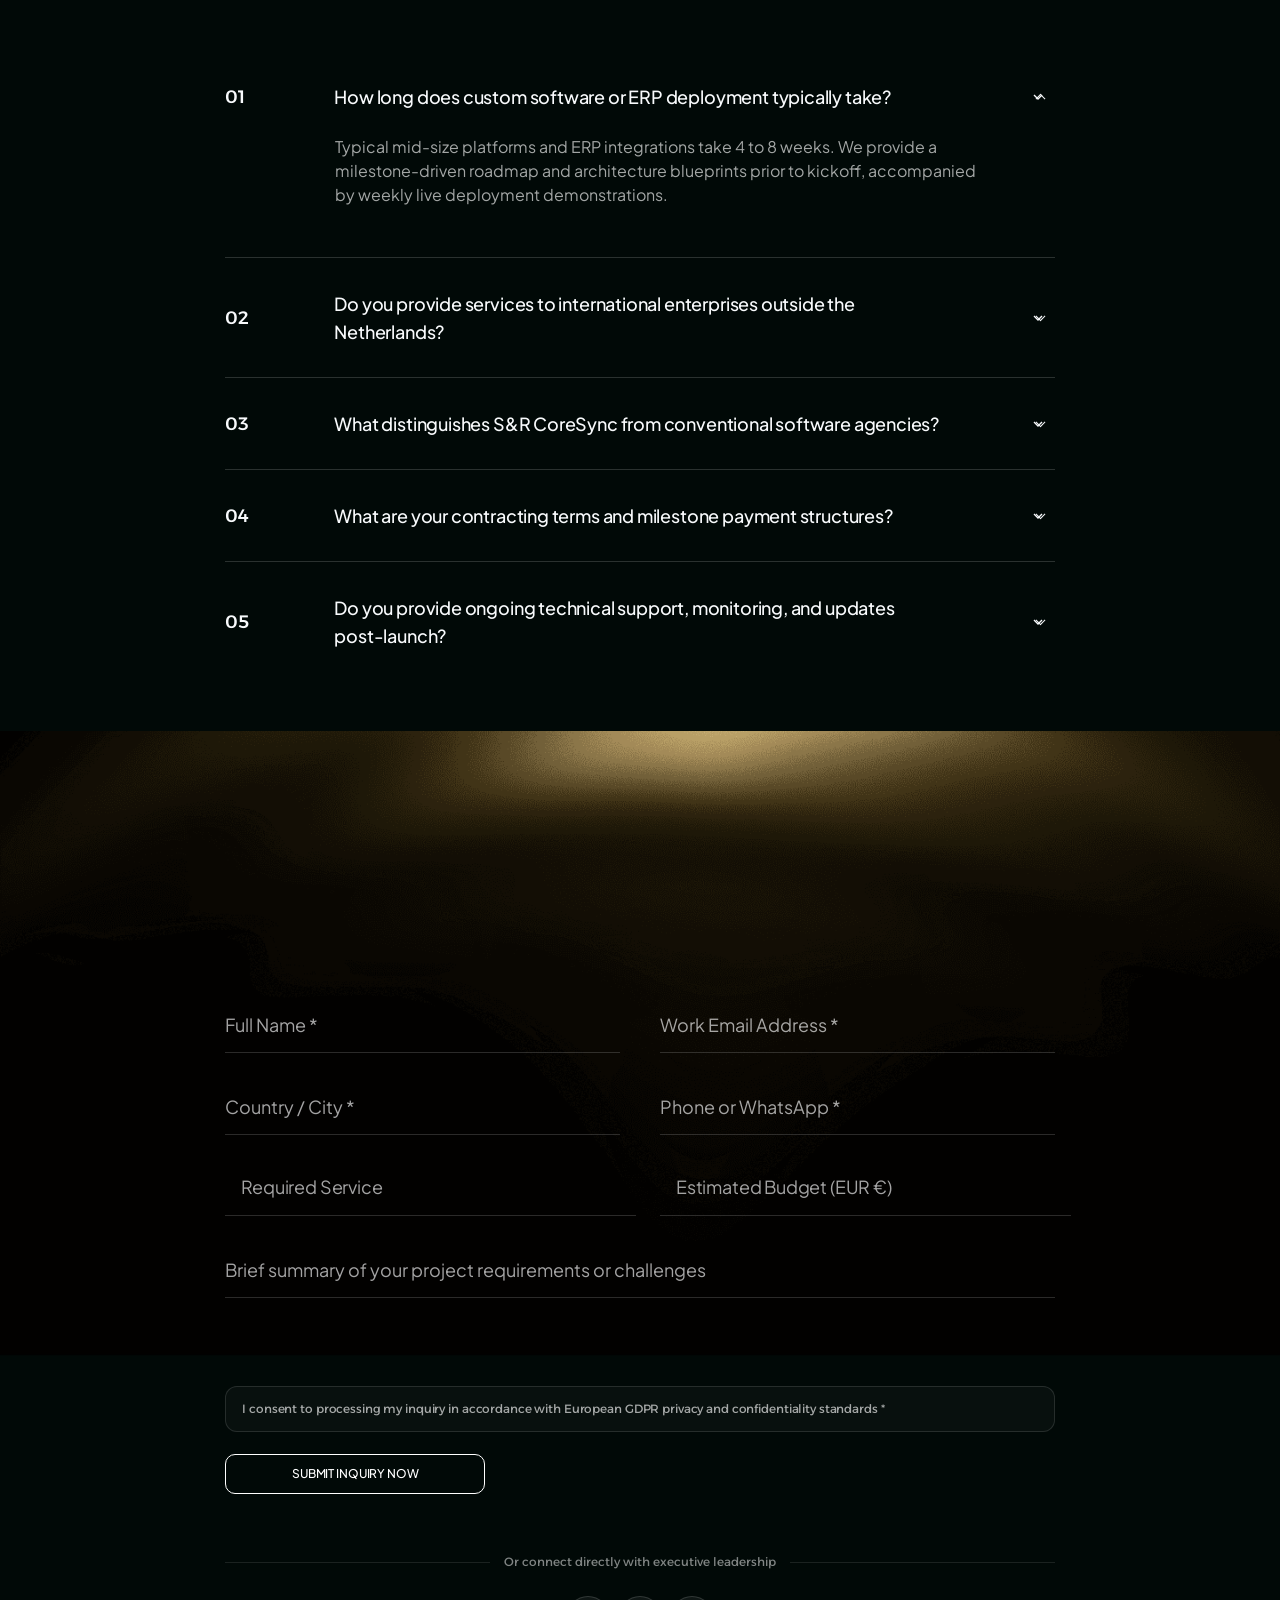
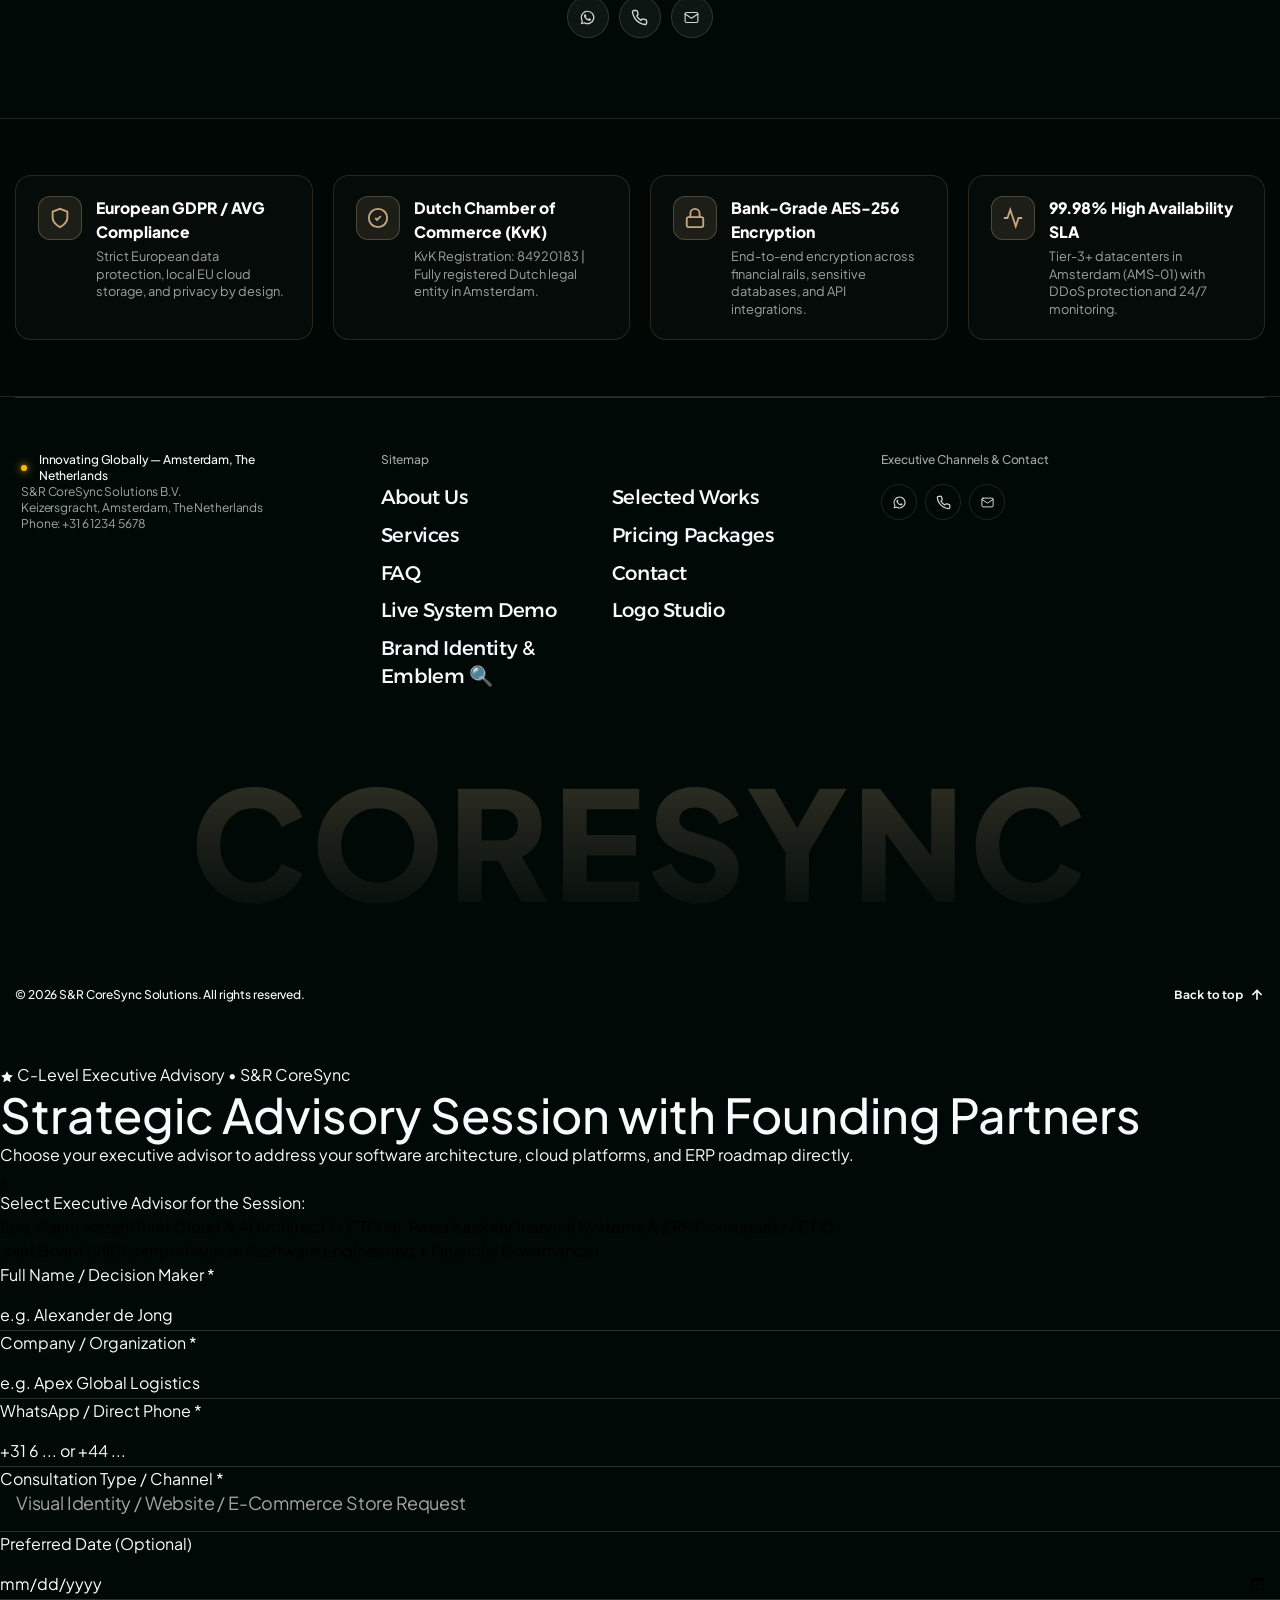
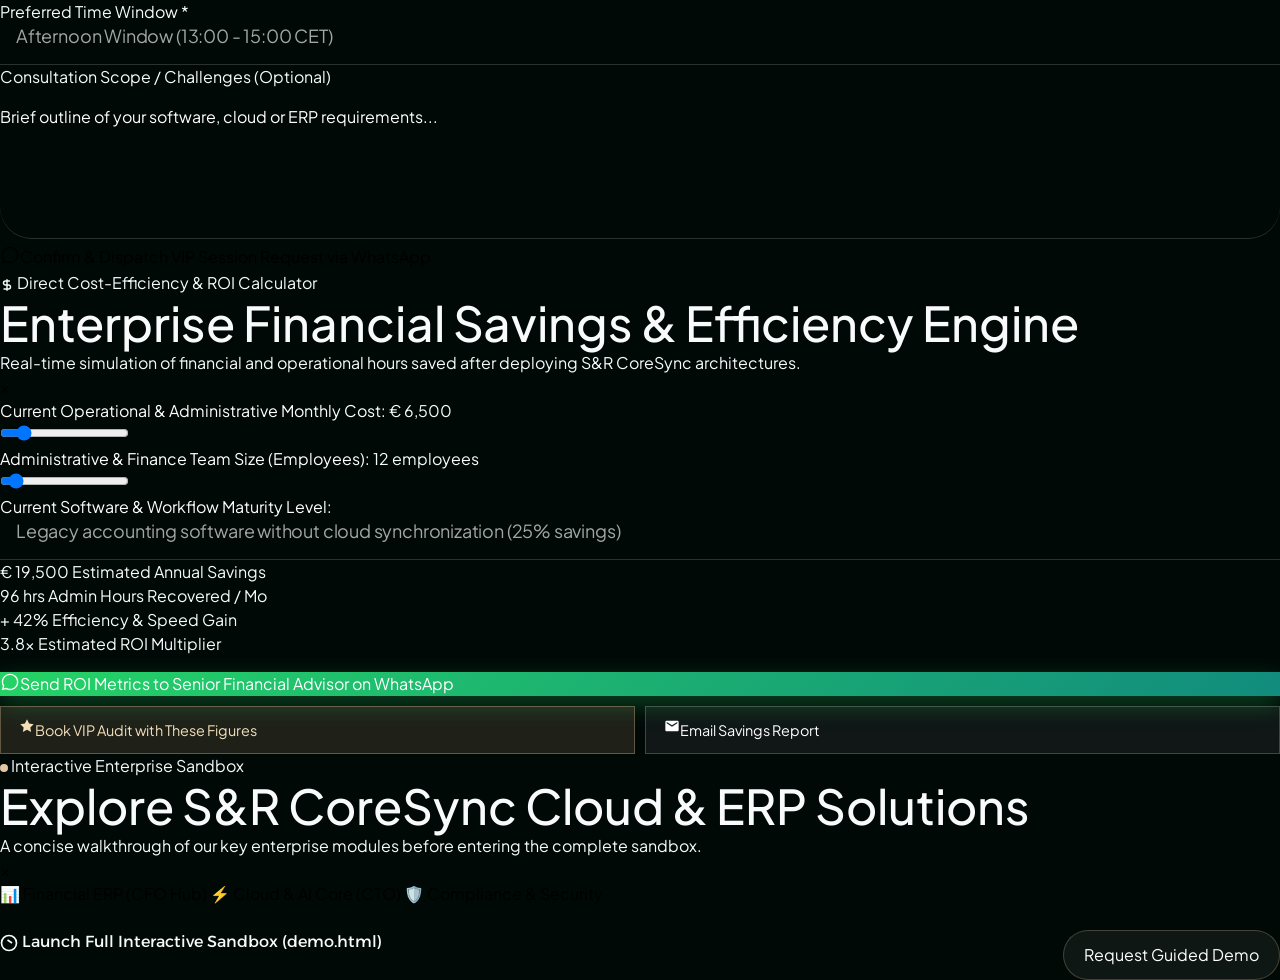
==== commit 8719df19: "feat: add English index page for S&R CoreSync Solutions" ====
--- a/en/index.html
+++ b/en/index.html
@@ -6149,8 +6149,9 @@
                         <input type="tel" id="bookingPhone" class="sr-exec-input" required placeholder="+31 6 ... or +44 ..." />
                     </div>
                     <div class="sr-exec-form-group">
-                        <label class="sr-exec-label" for="bookingSessionType">Preferred Meeting Channel *</label>
+                        <label class="sr-exec-label" for="bookingSessionType">Consultation Type / Channel *</label>
                         <select id="bookingSessionType" class="sr-exec-select">
+                            <option value="creative">Visual Identity / Website / E-Commerce Store Request</option>
                             <option value="online">Online Video Conference (Google Meet / Teams)</option>
                             <option value="phone">Direct WhatsApp / Phone Call</option>
                             <option value="office">In-Person Consultation (Netherlands / Europe)</option>
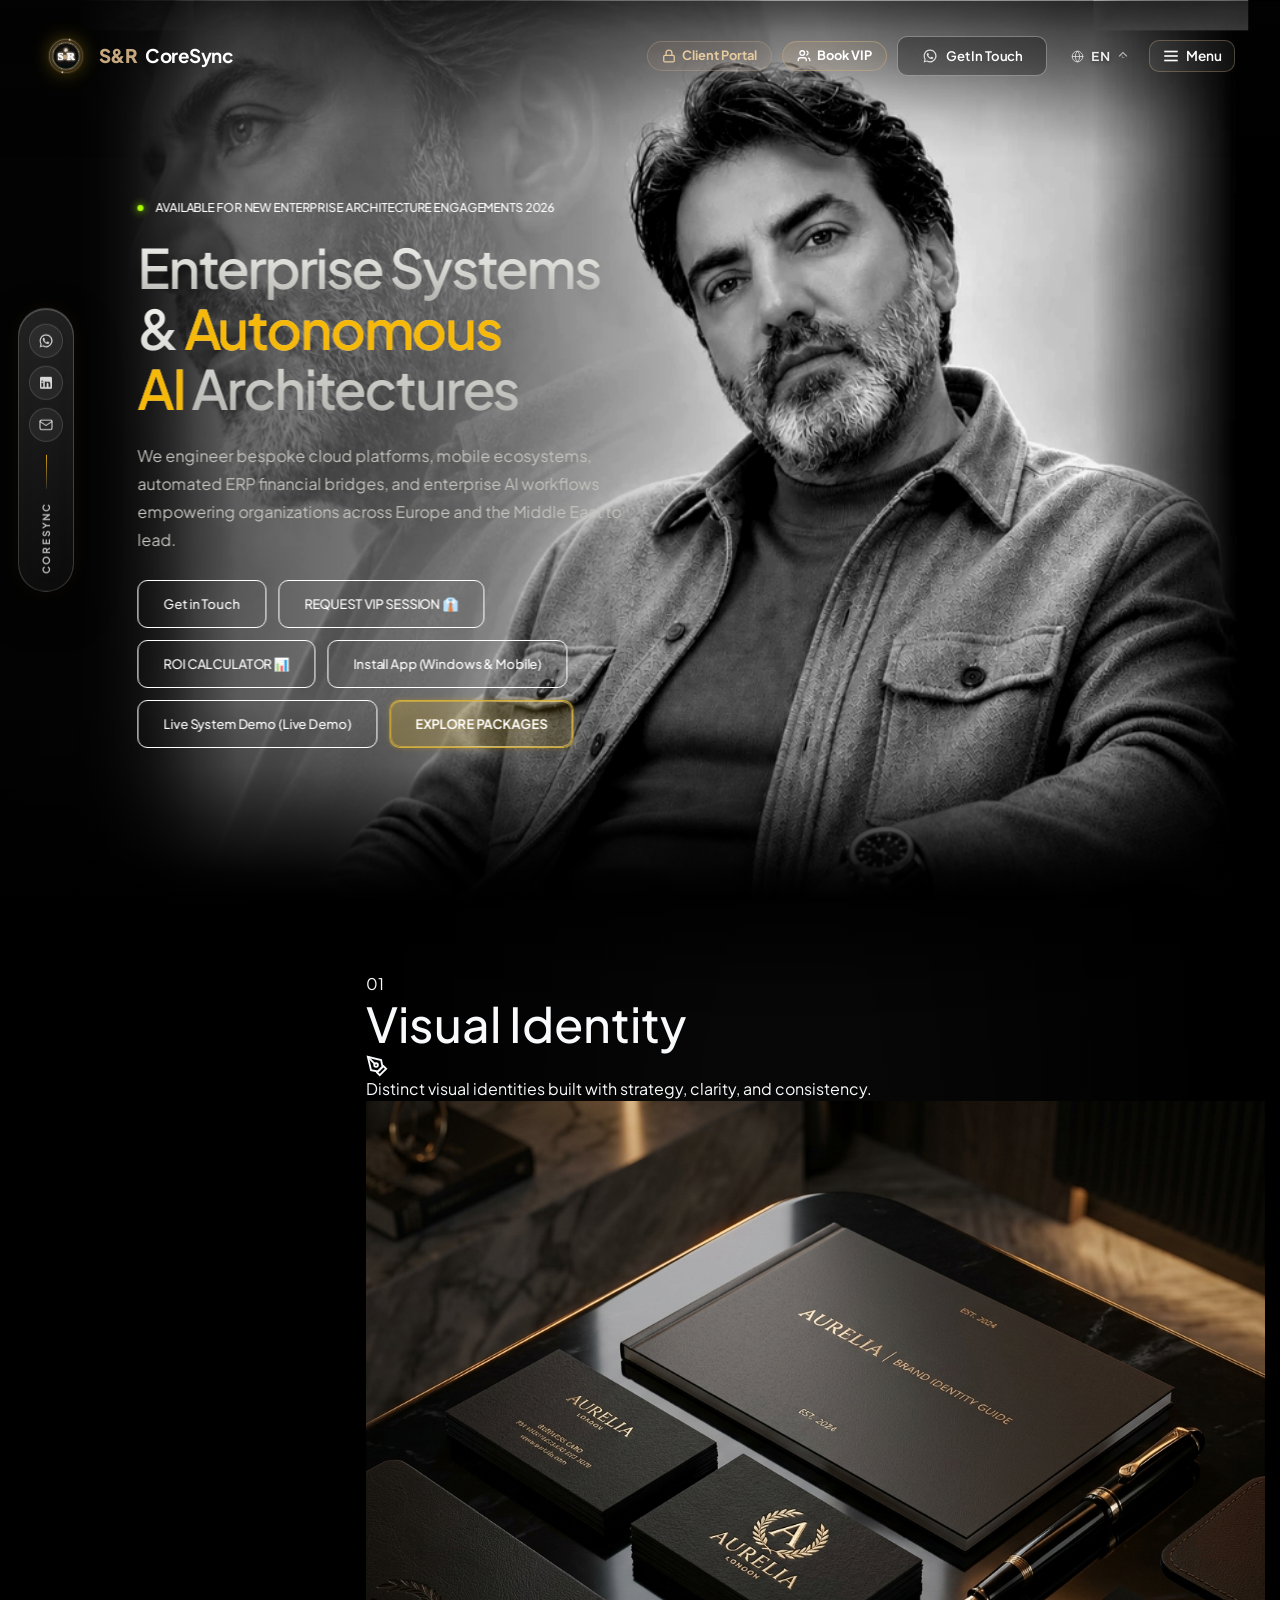
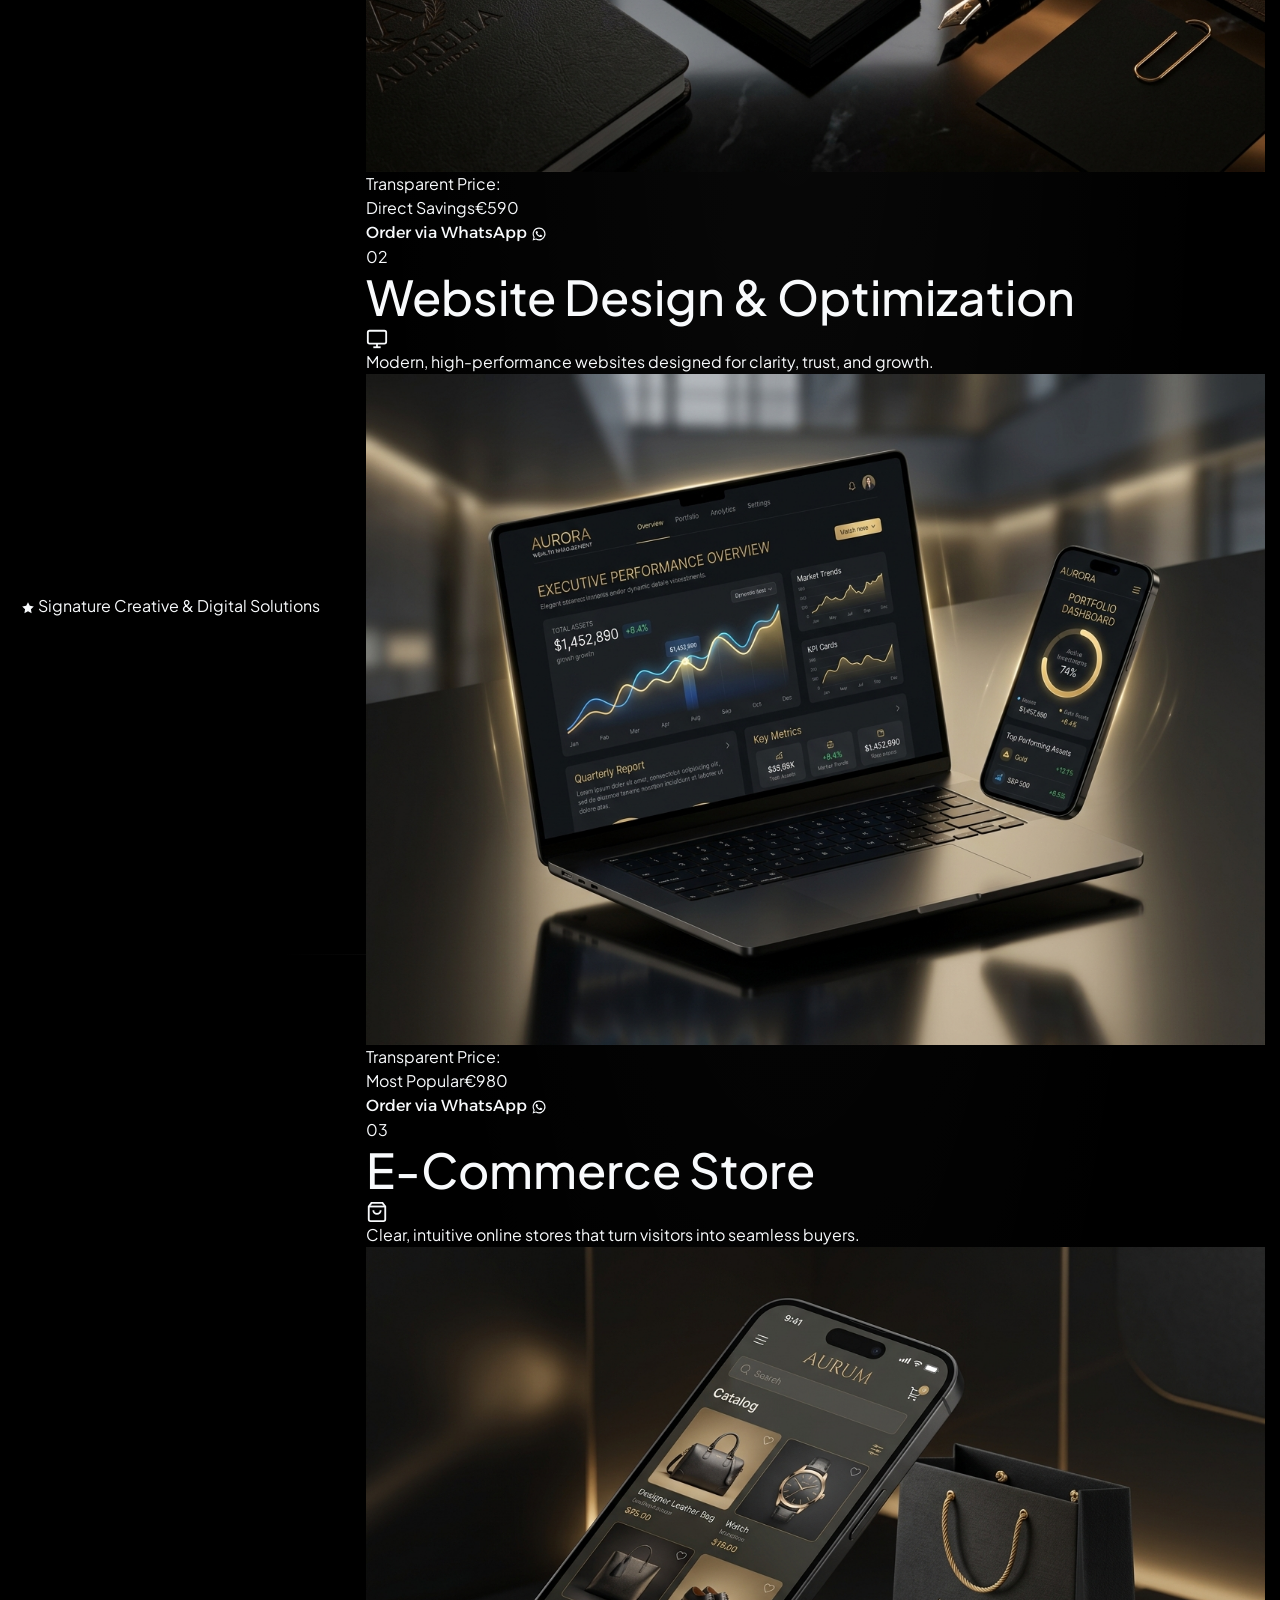
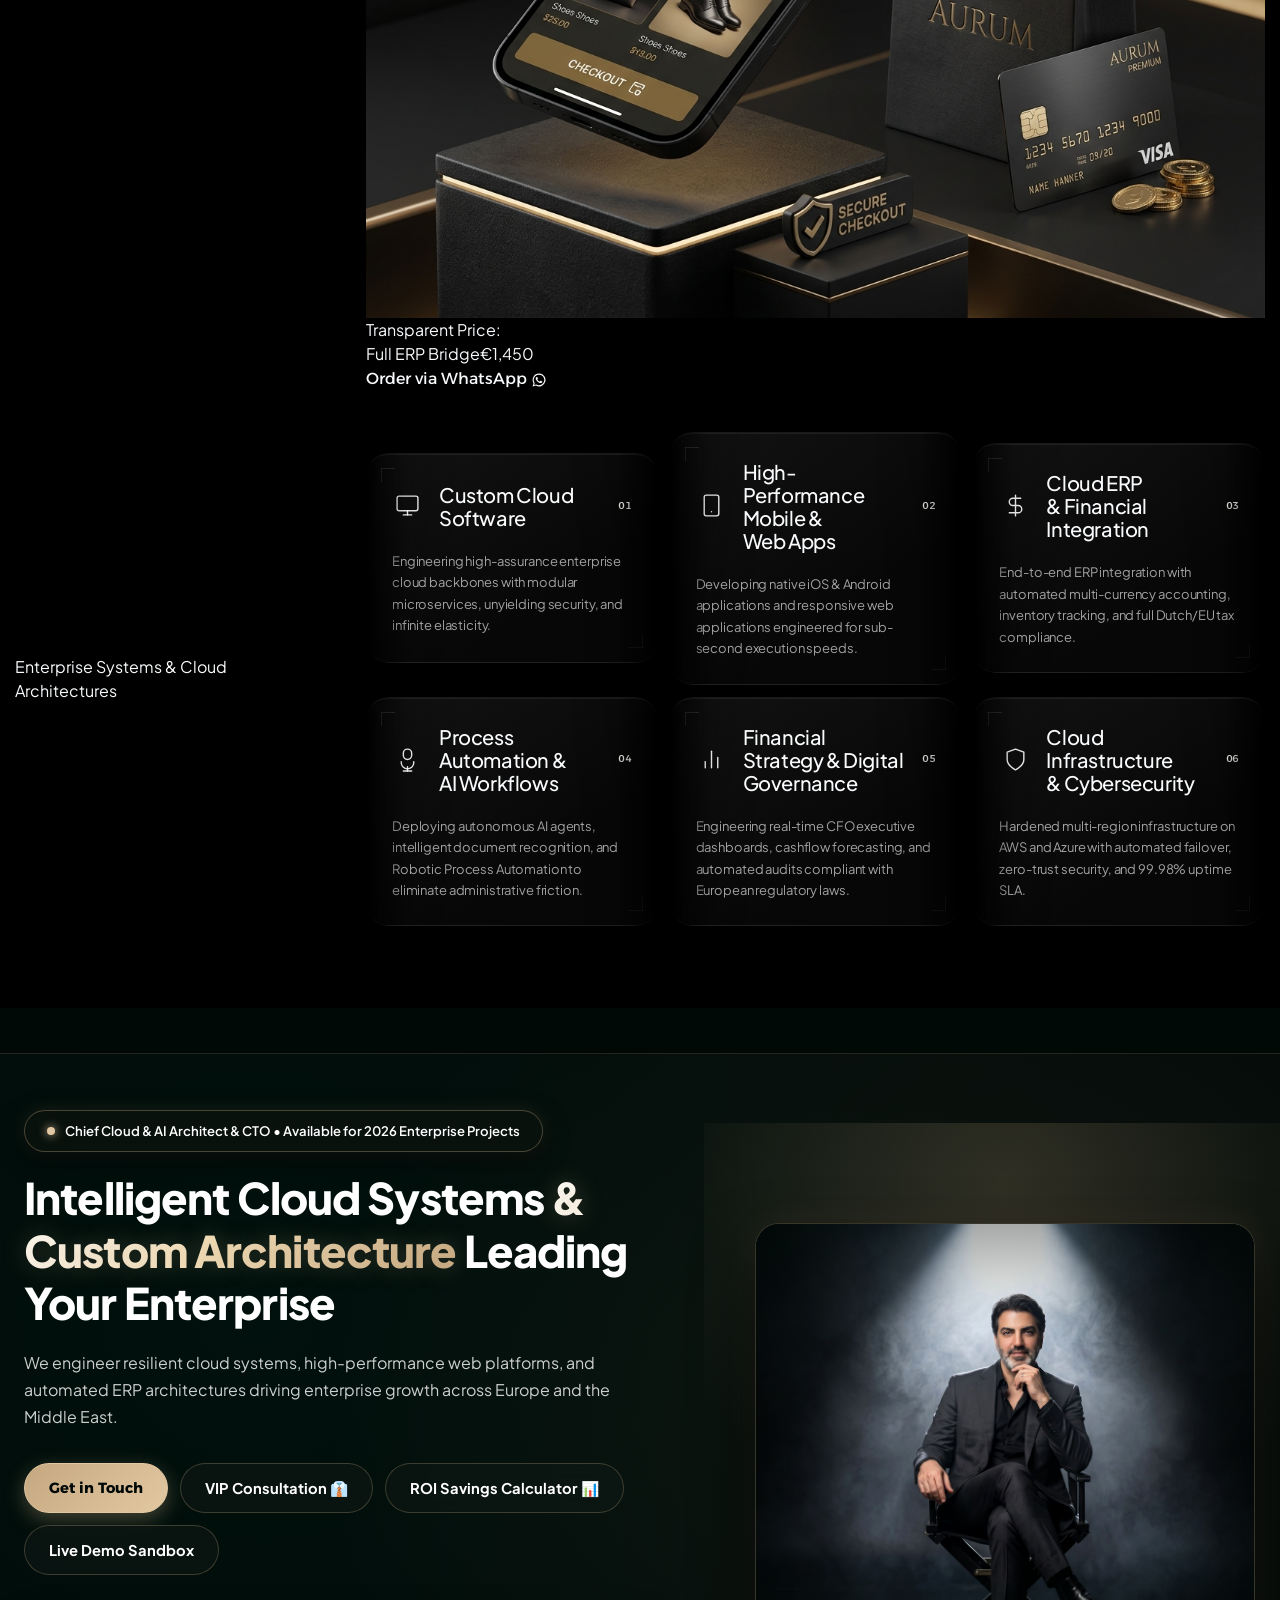
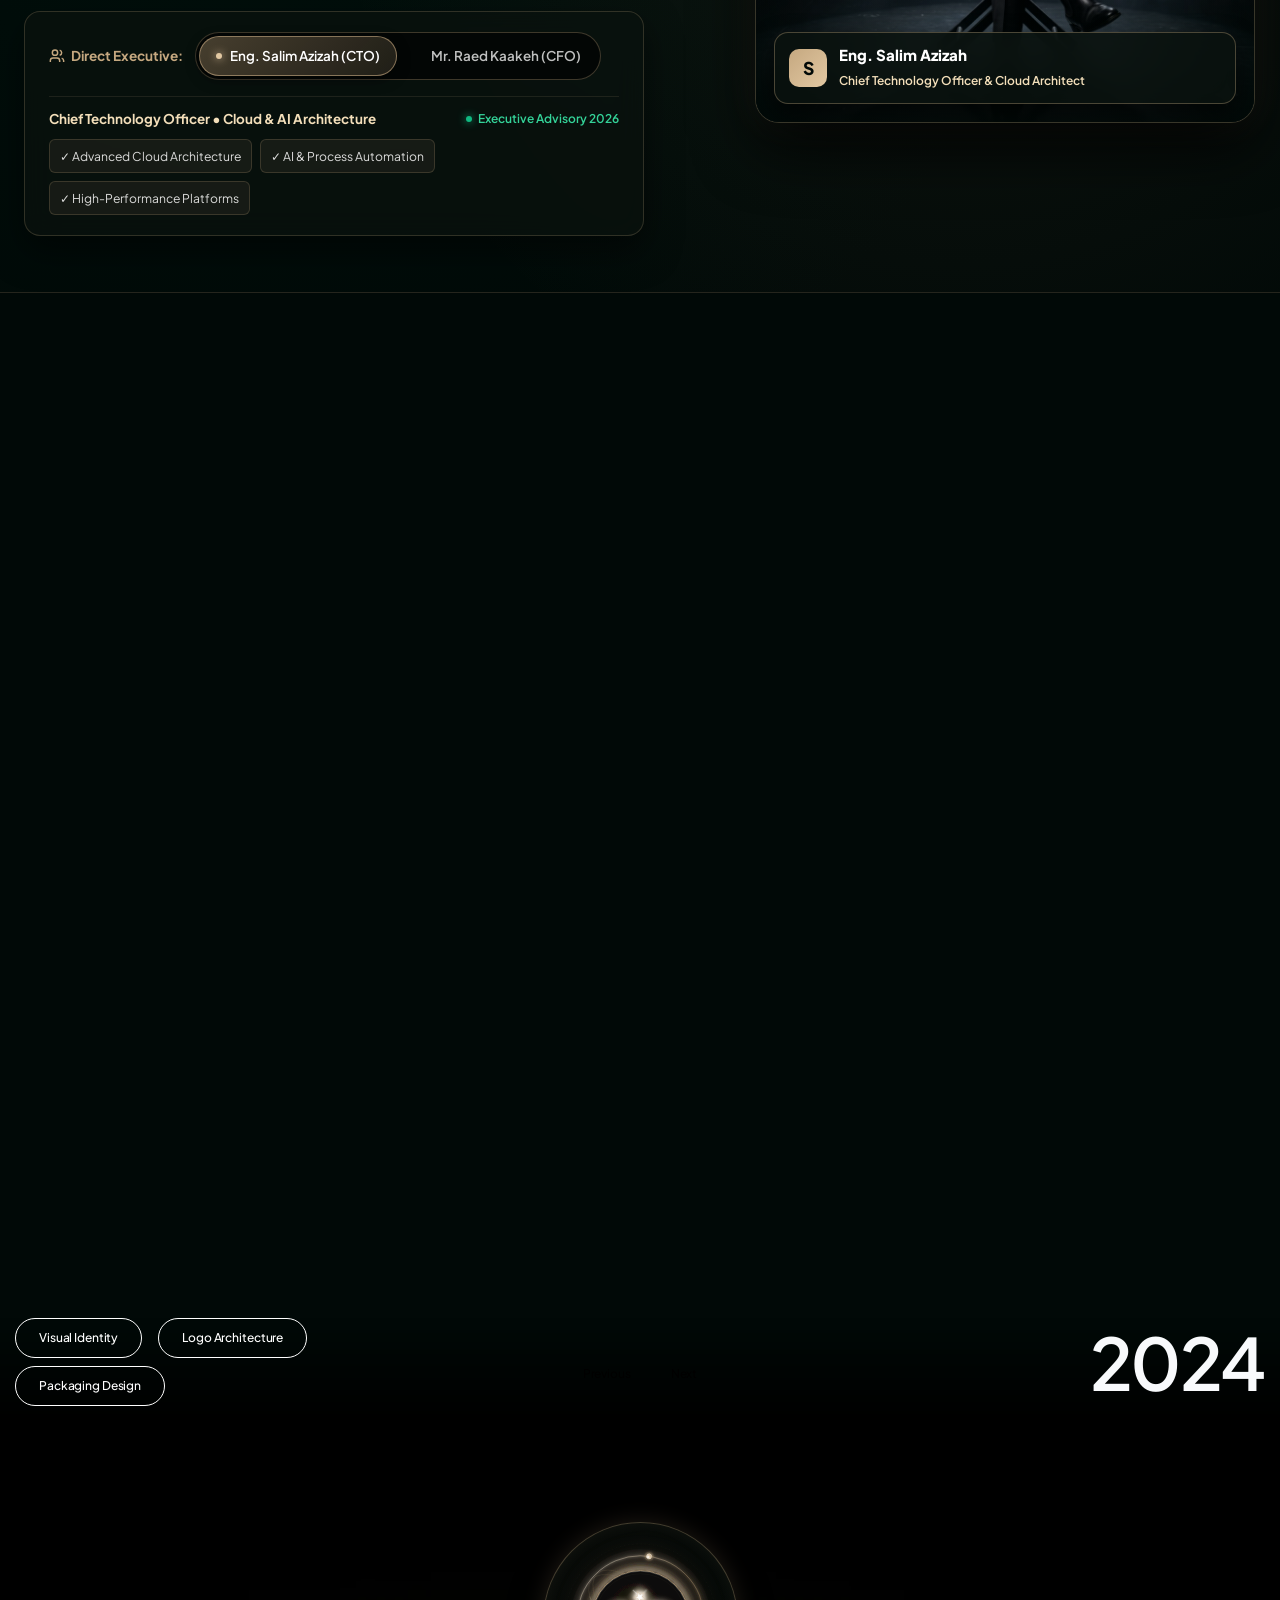
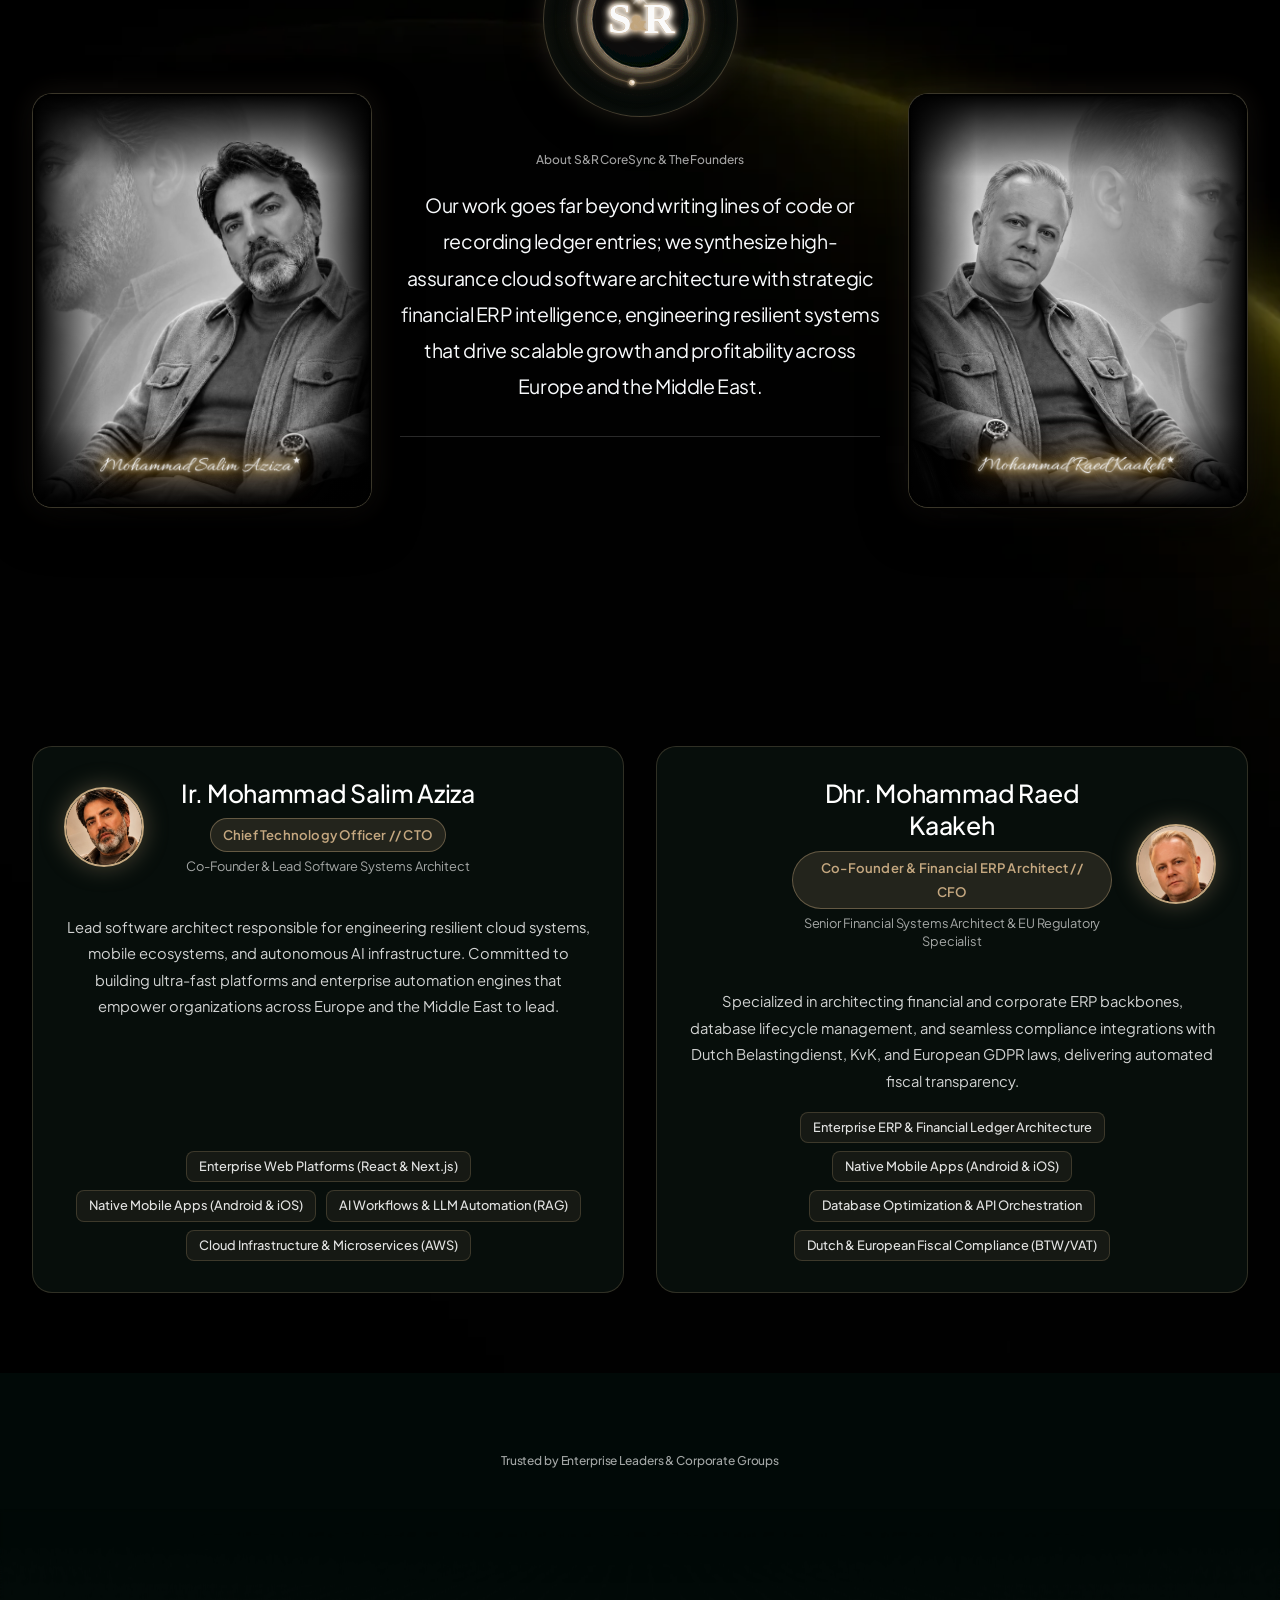
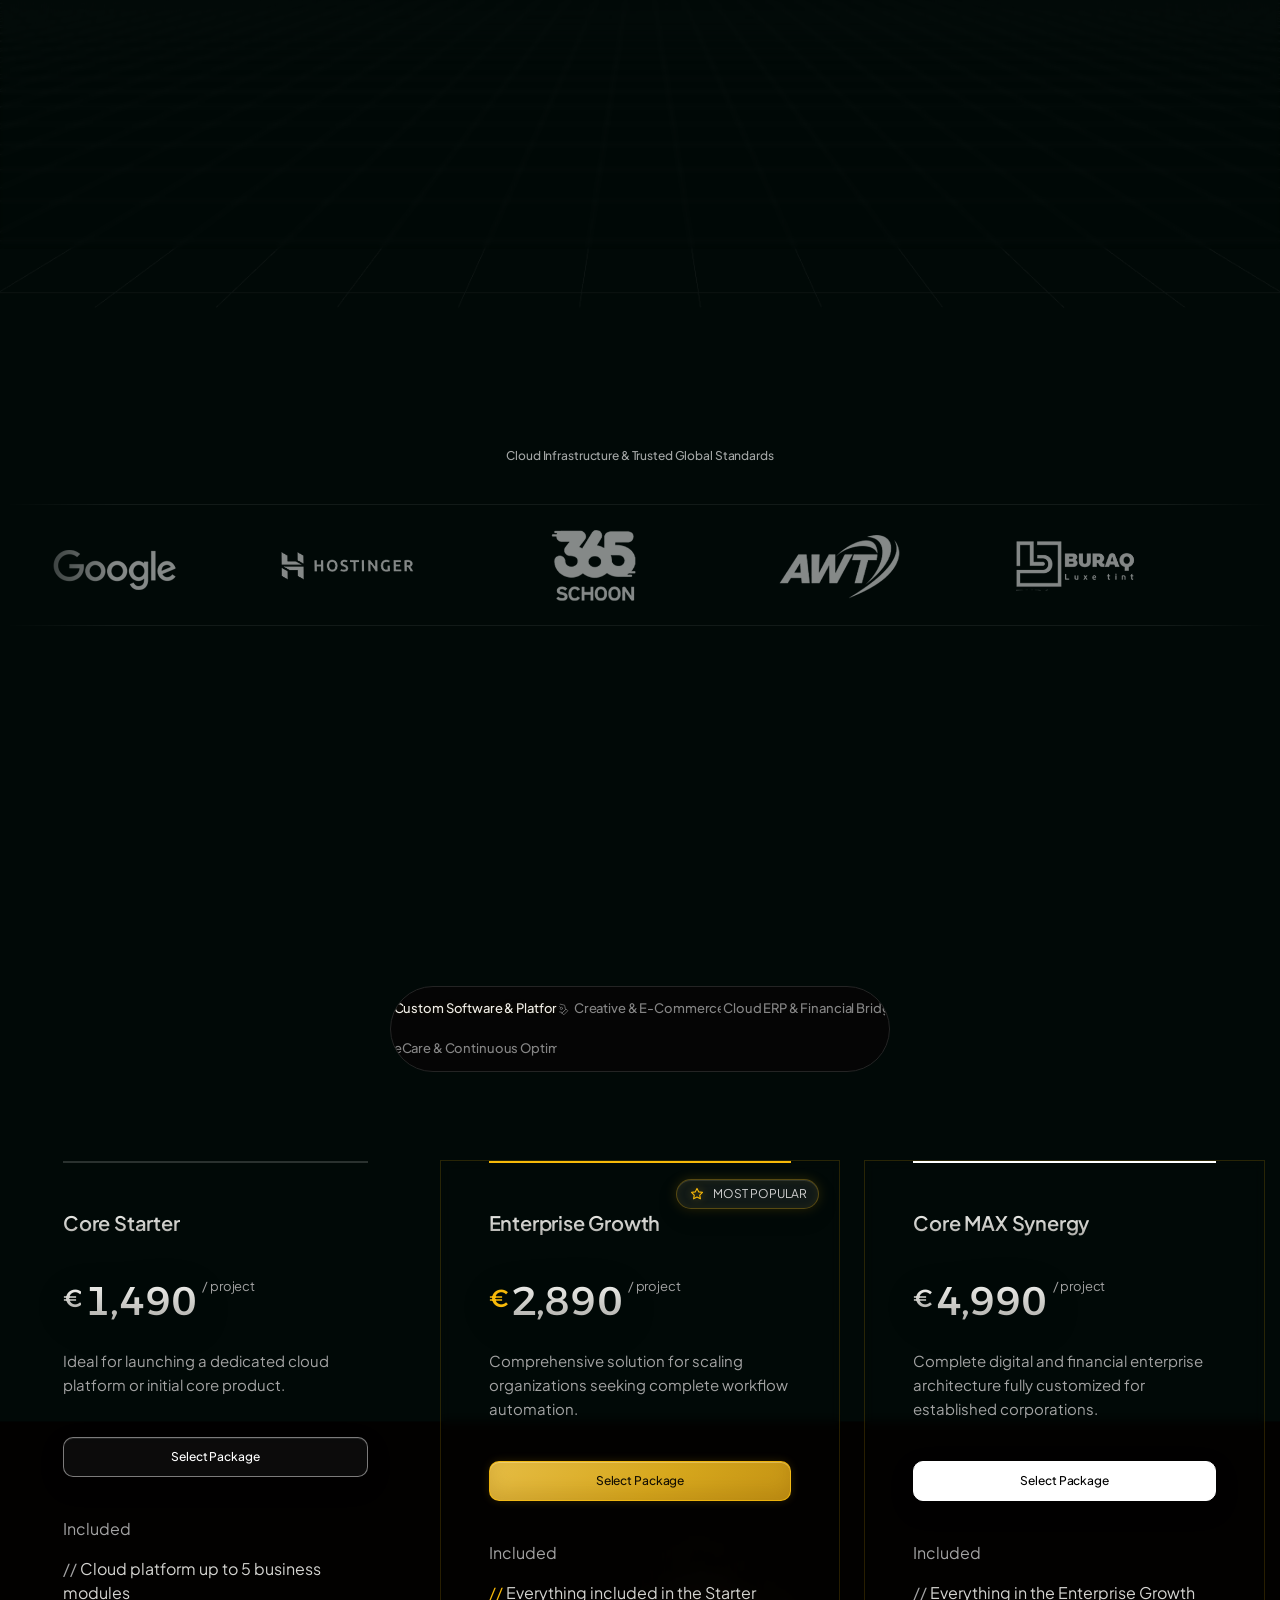
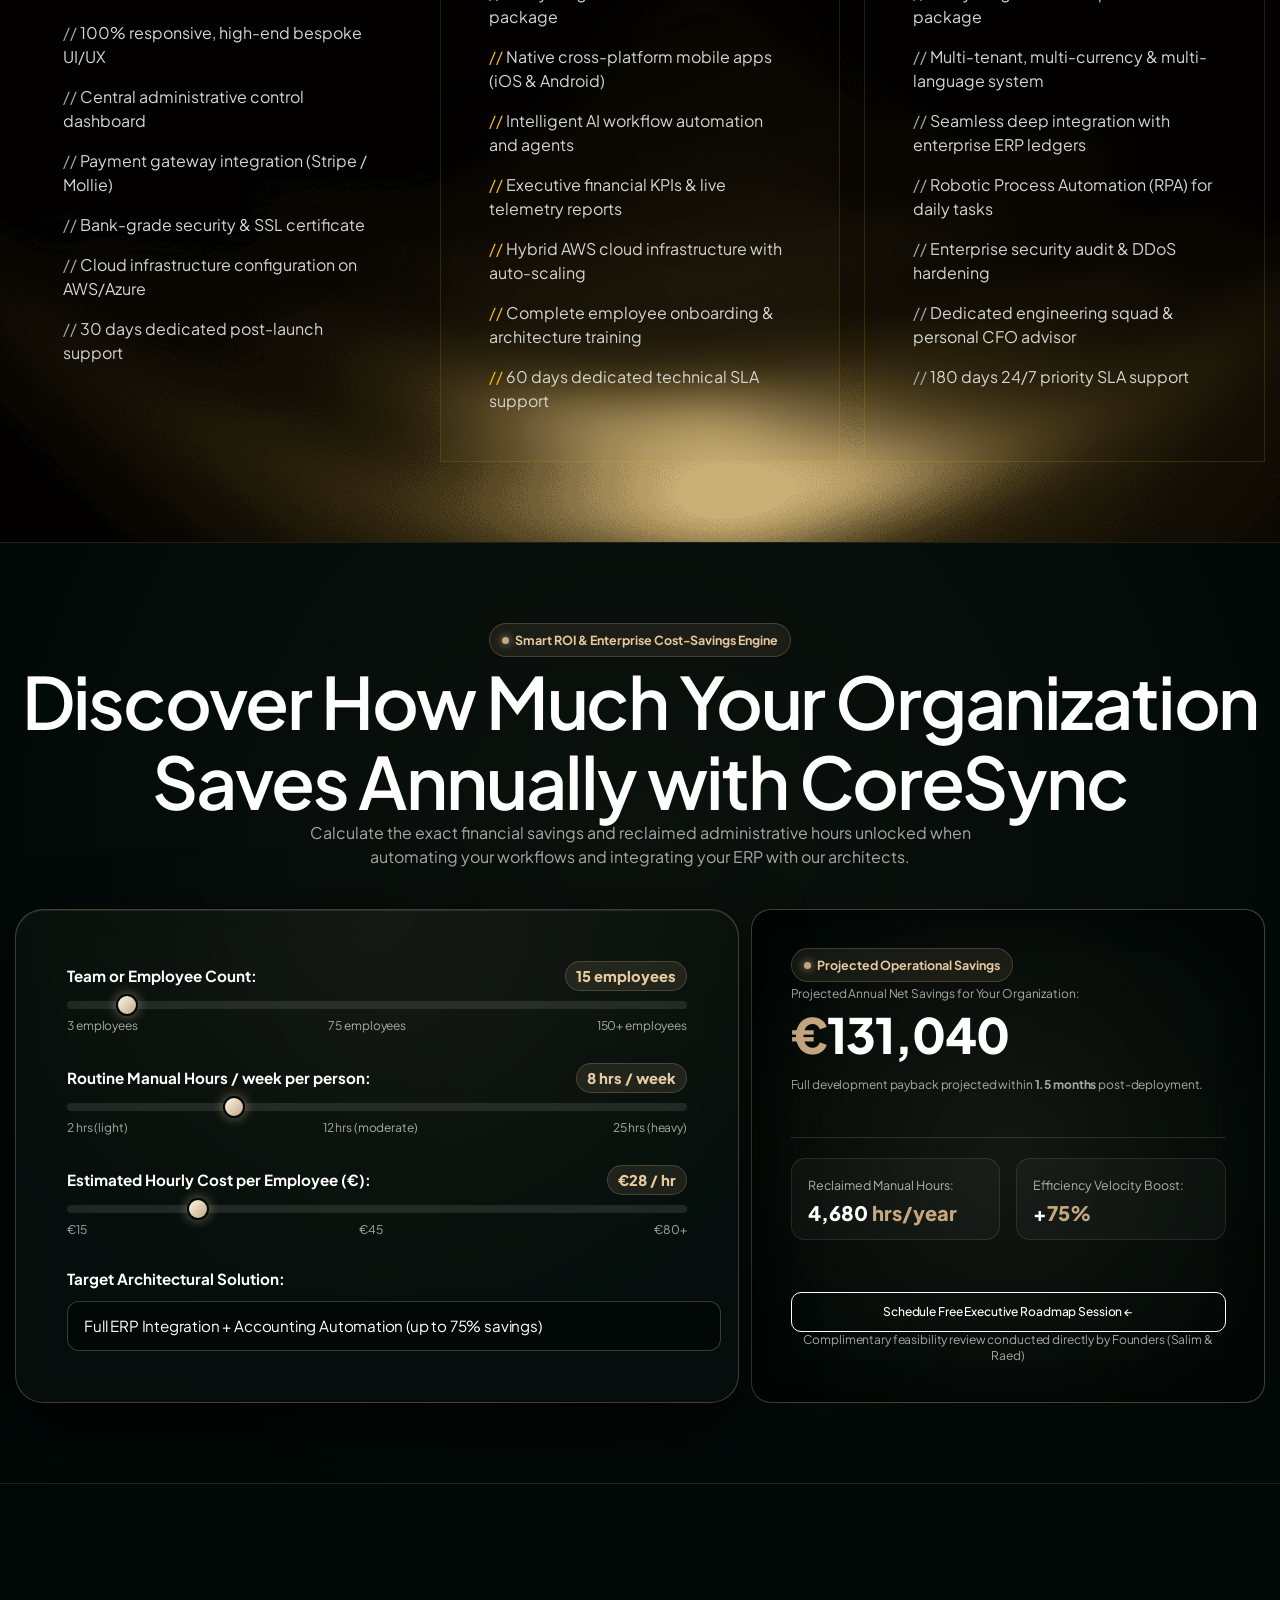
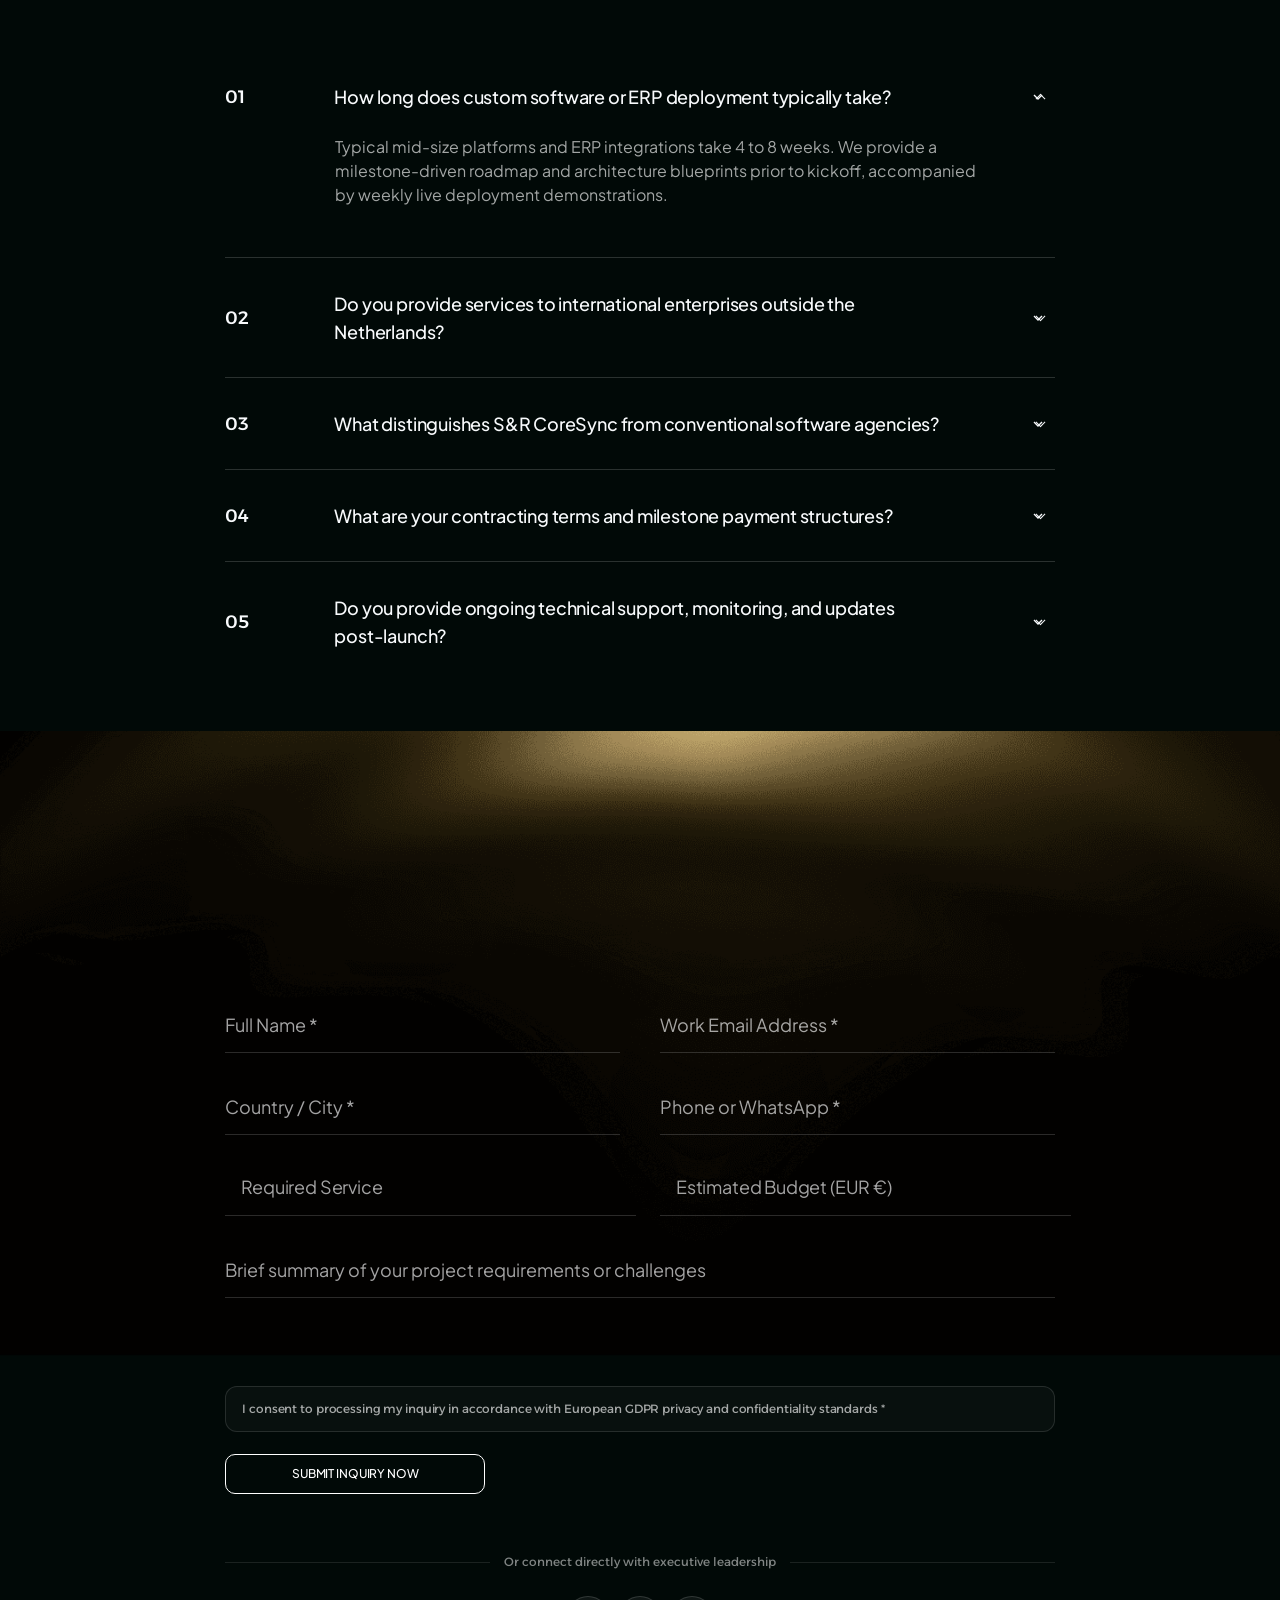
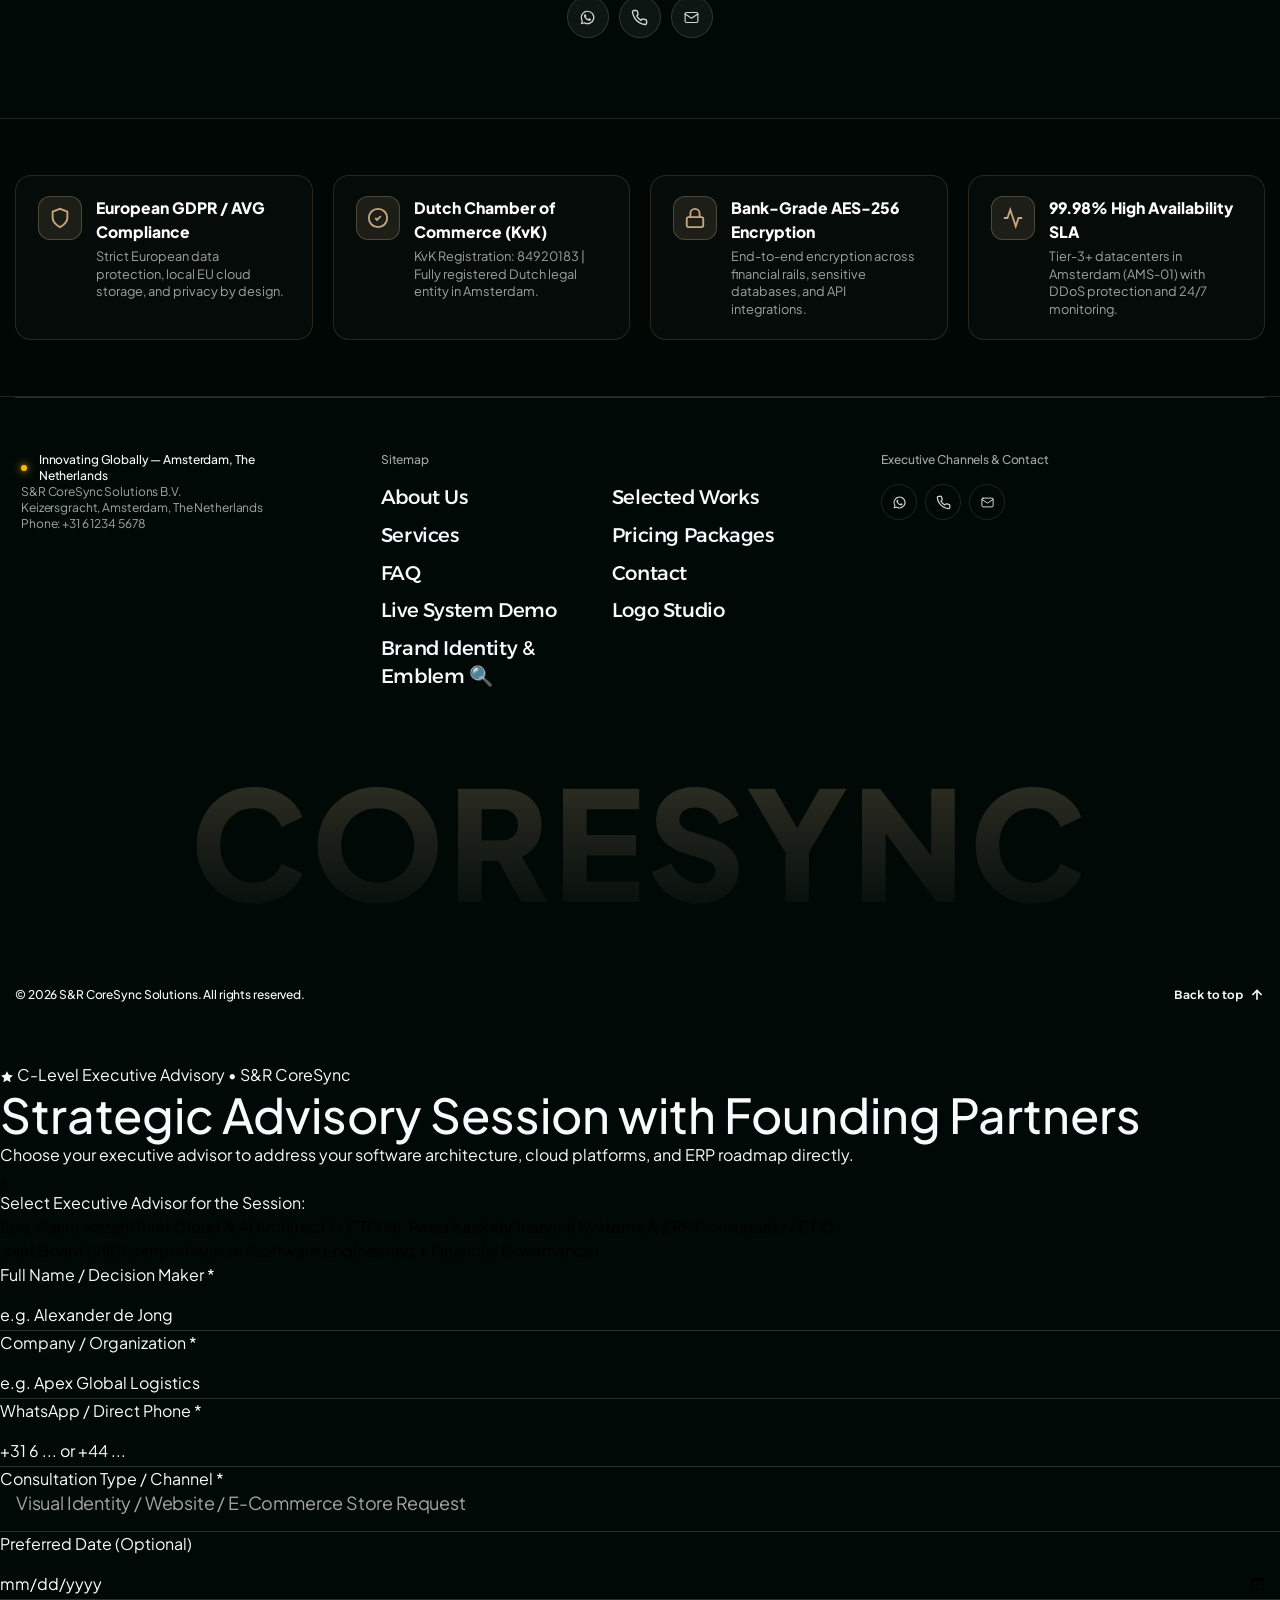
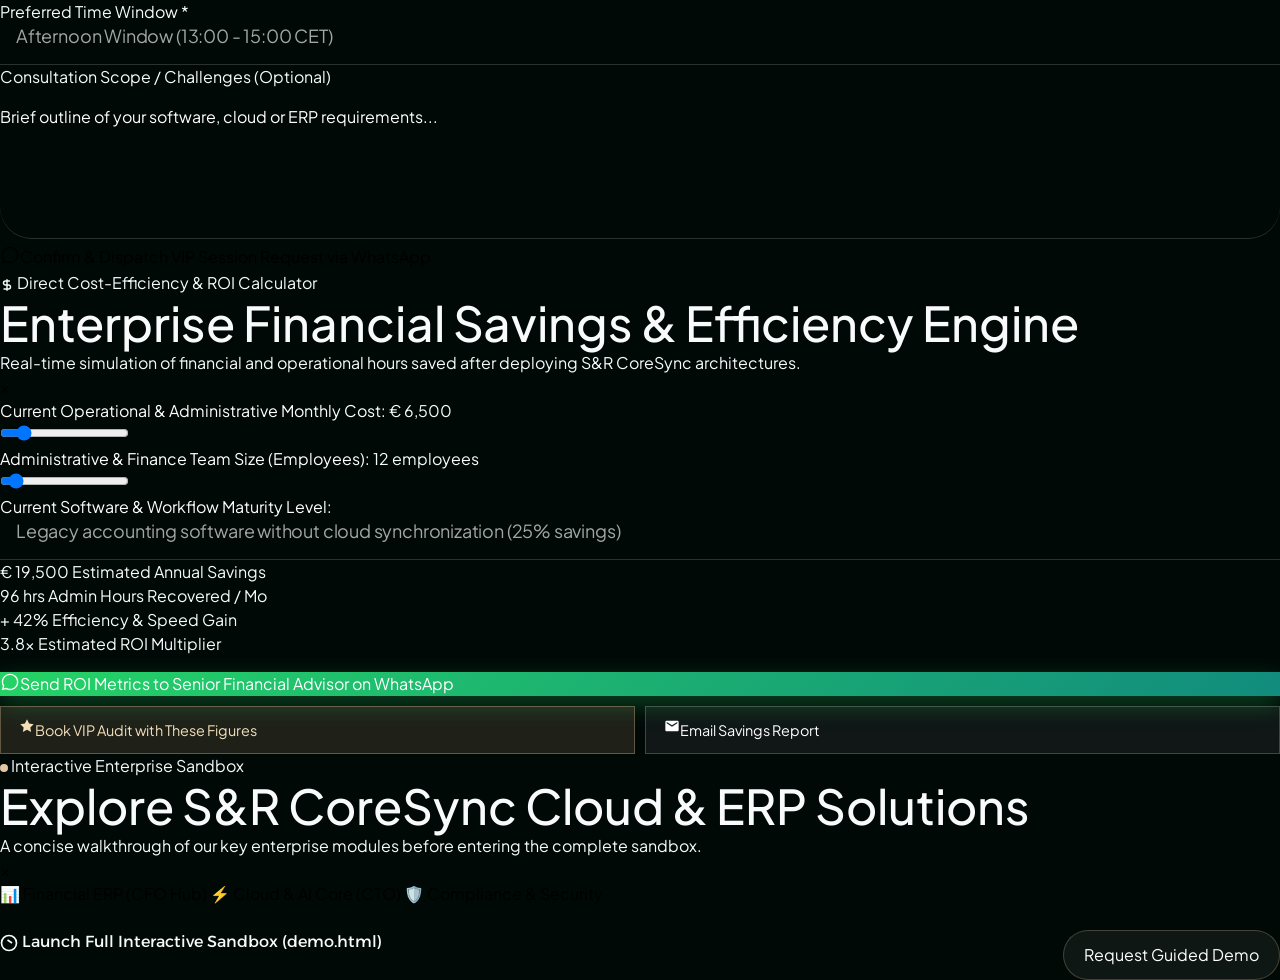
==== commit 3b4c5203: "feat: add English index page for S&R CoreSync Solutions enterprise website" ====
--- a/en/index.html
+++ b/en/index.html
@@ -6781,6 +6781,7 @@
 
             let sessionLabel = 'Online Video Conference (Google Meet / Teams)';
             if (sessionType === 'phone') sessionLabel = 'Direct WhatsApp Voice Call';
+            if (sessionType === 'creative') sessionLabel = 'Visual Identity / Website / E-Commerce Store Request';
             if (sessionType === 'office') sessionLabel = 'In-Person Consultation (Netherlands)';
 
             let timeSlotLabel = 'Afternoon Window (13:00 - 15:00 CET)';
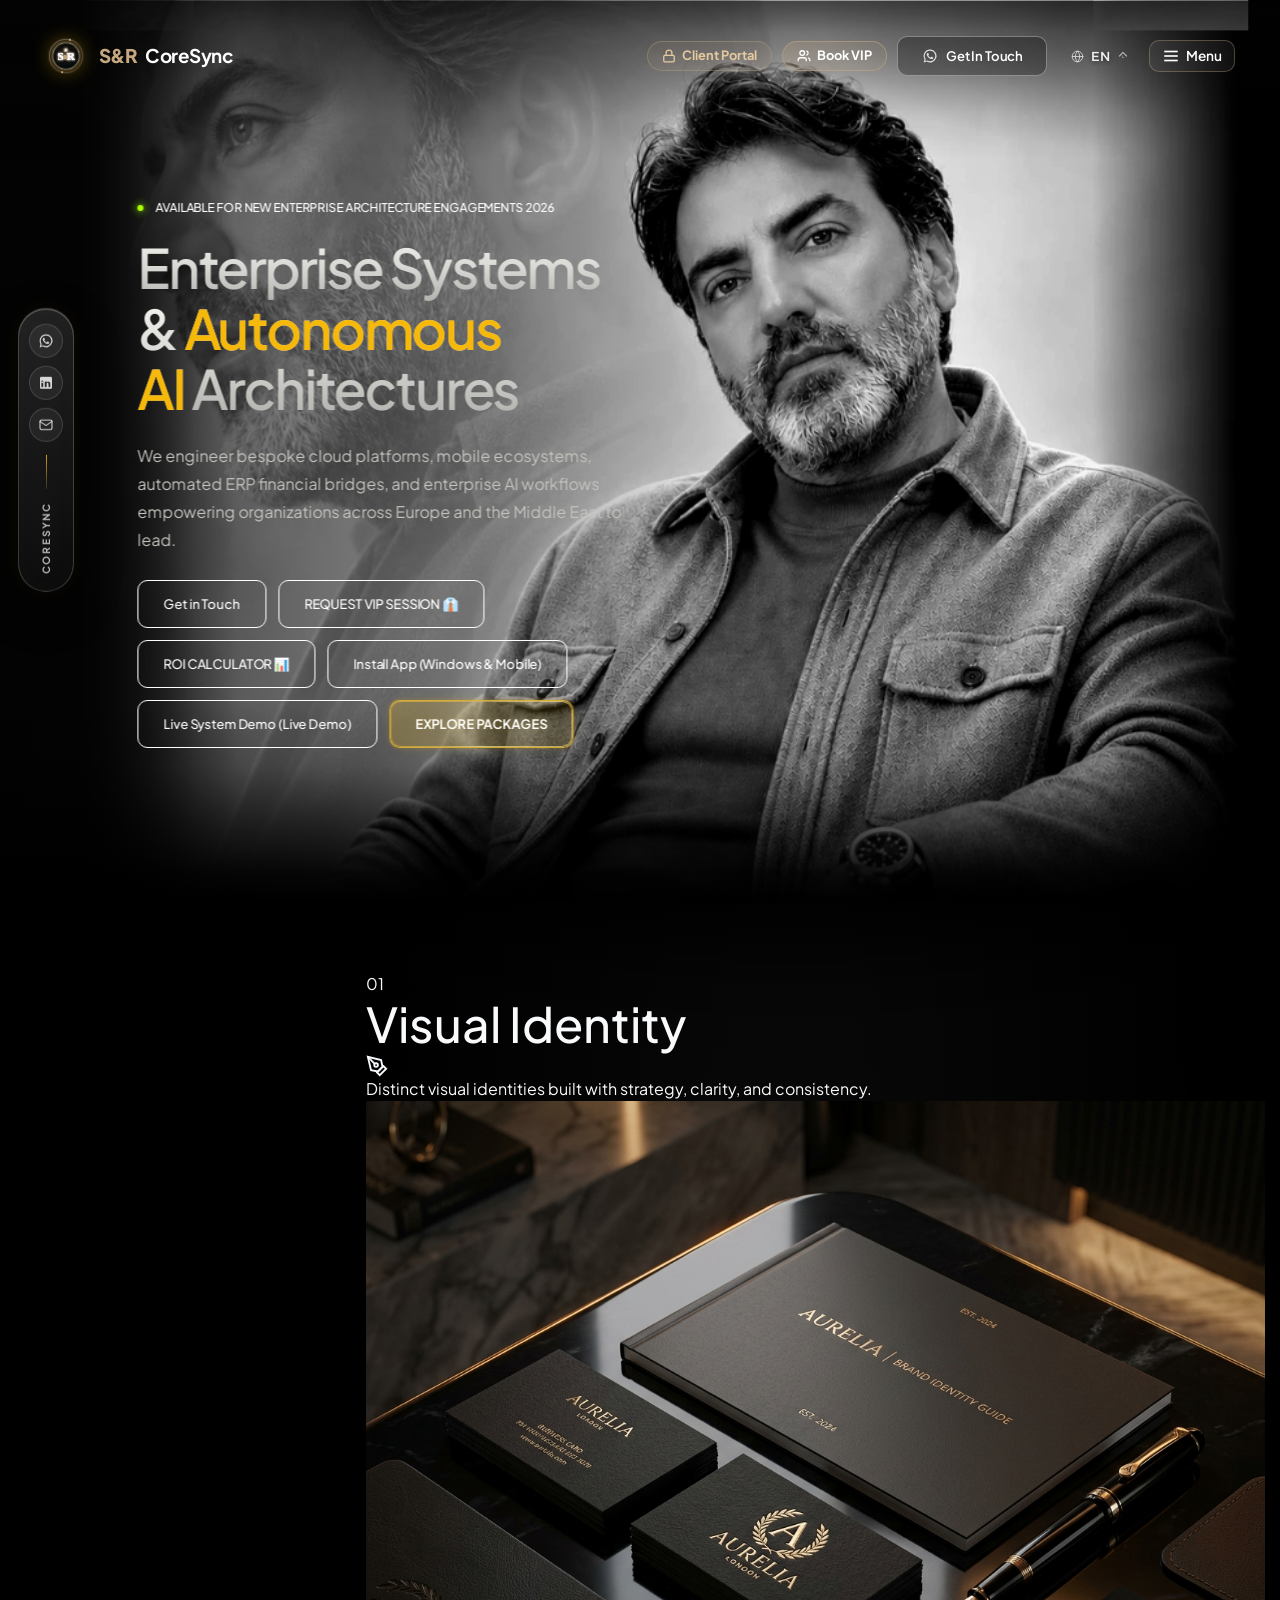
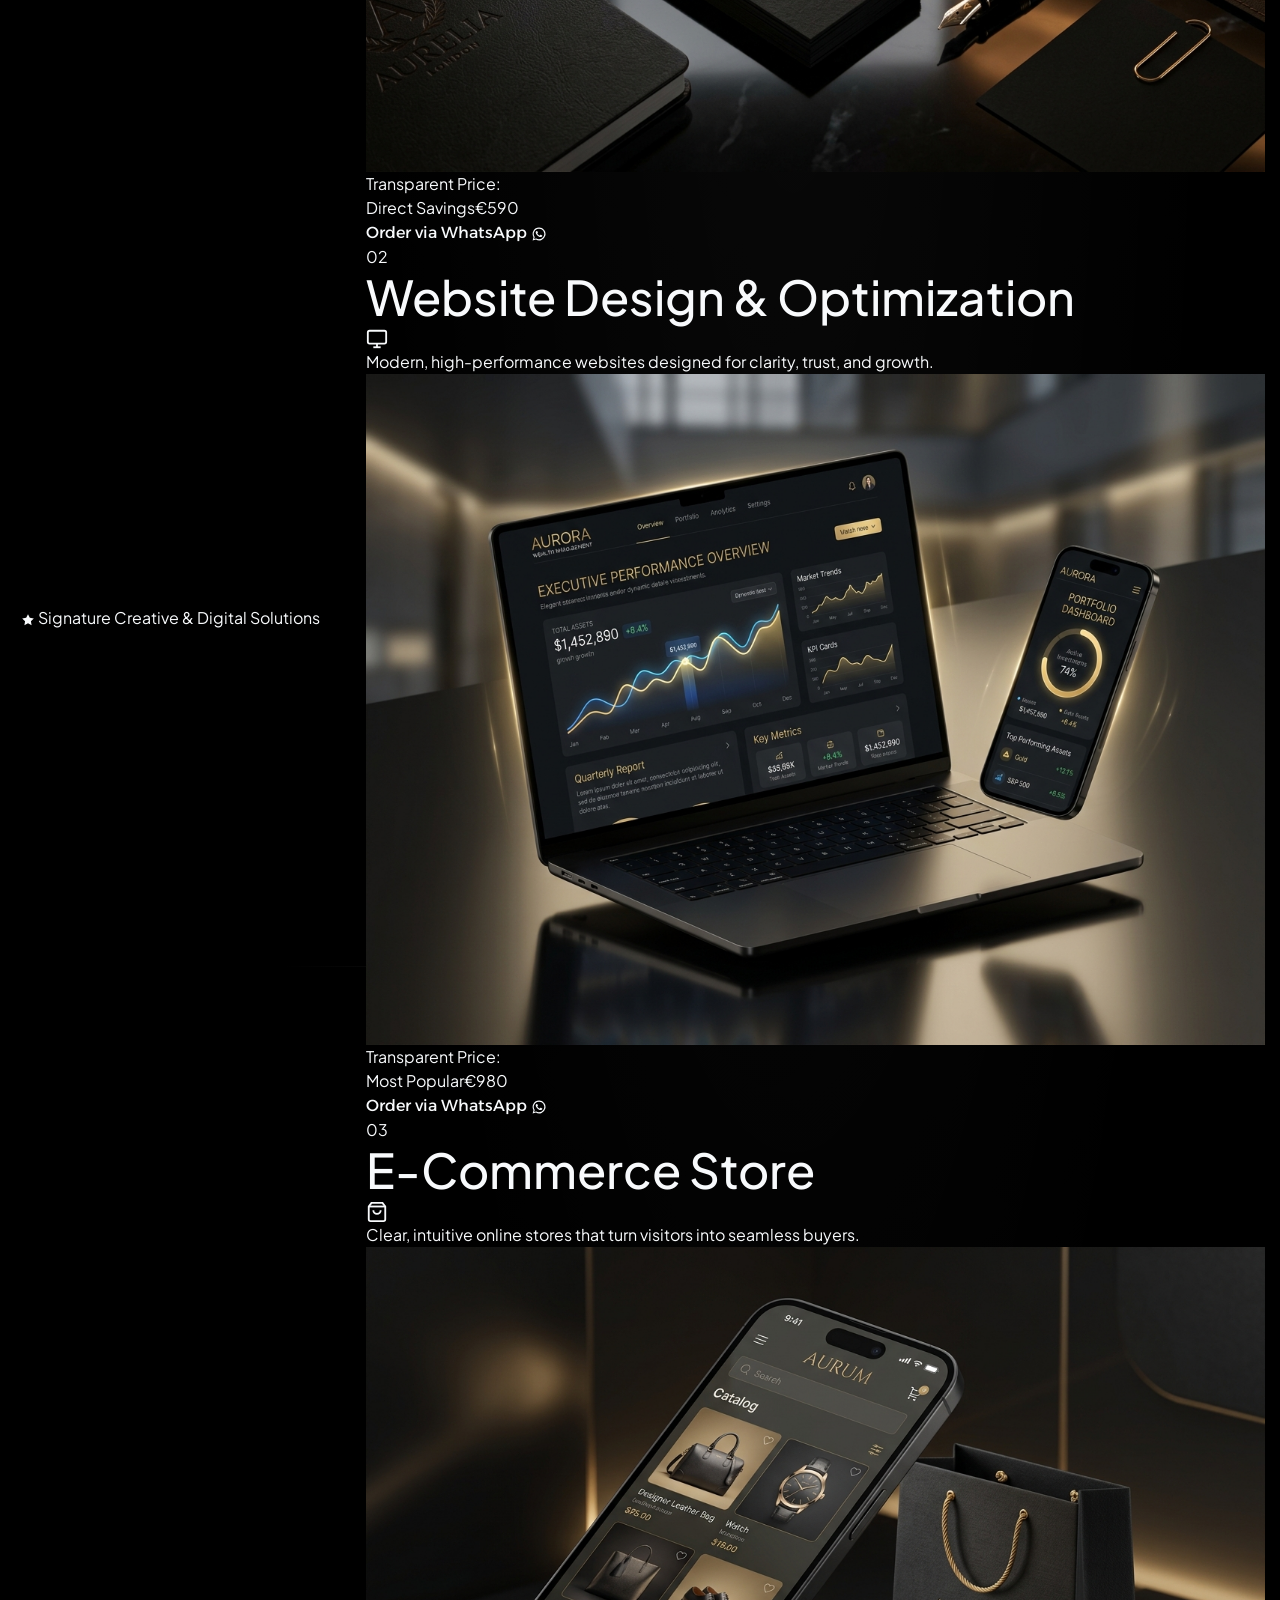
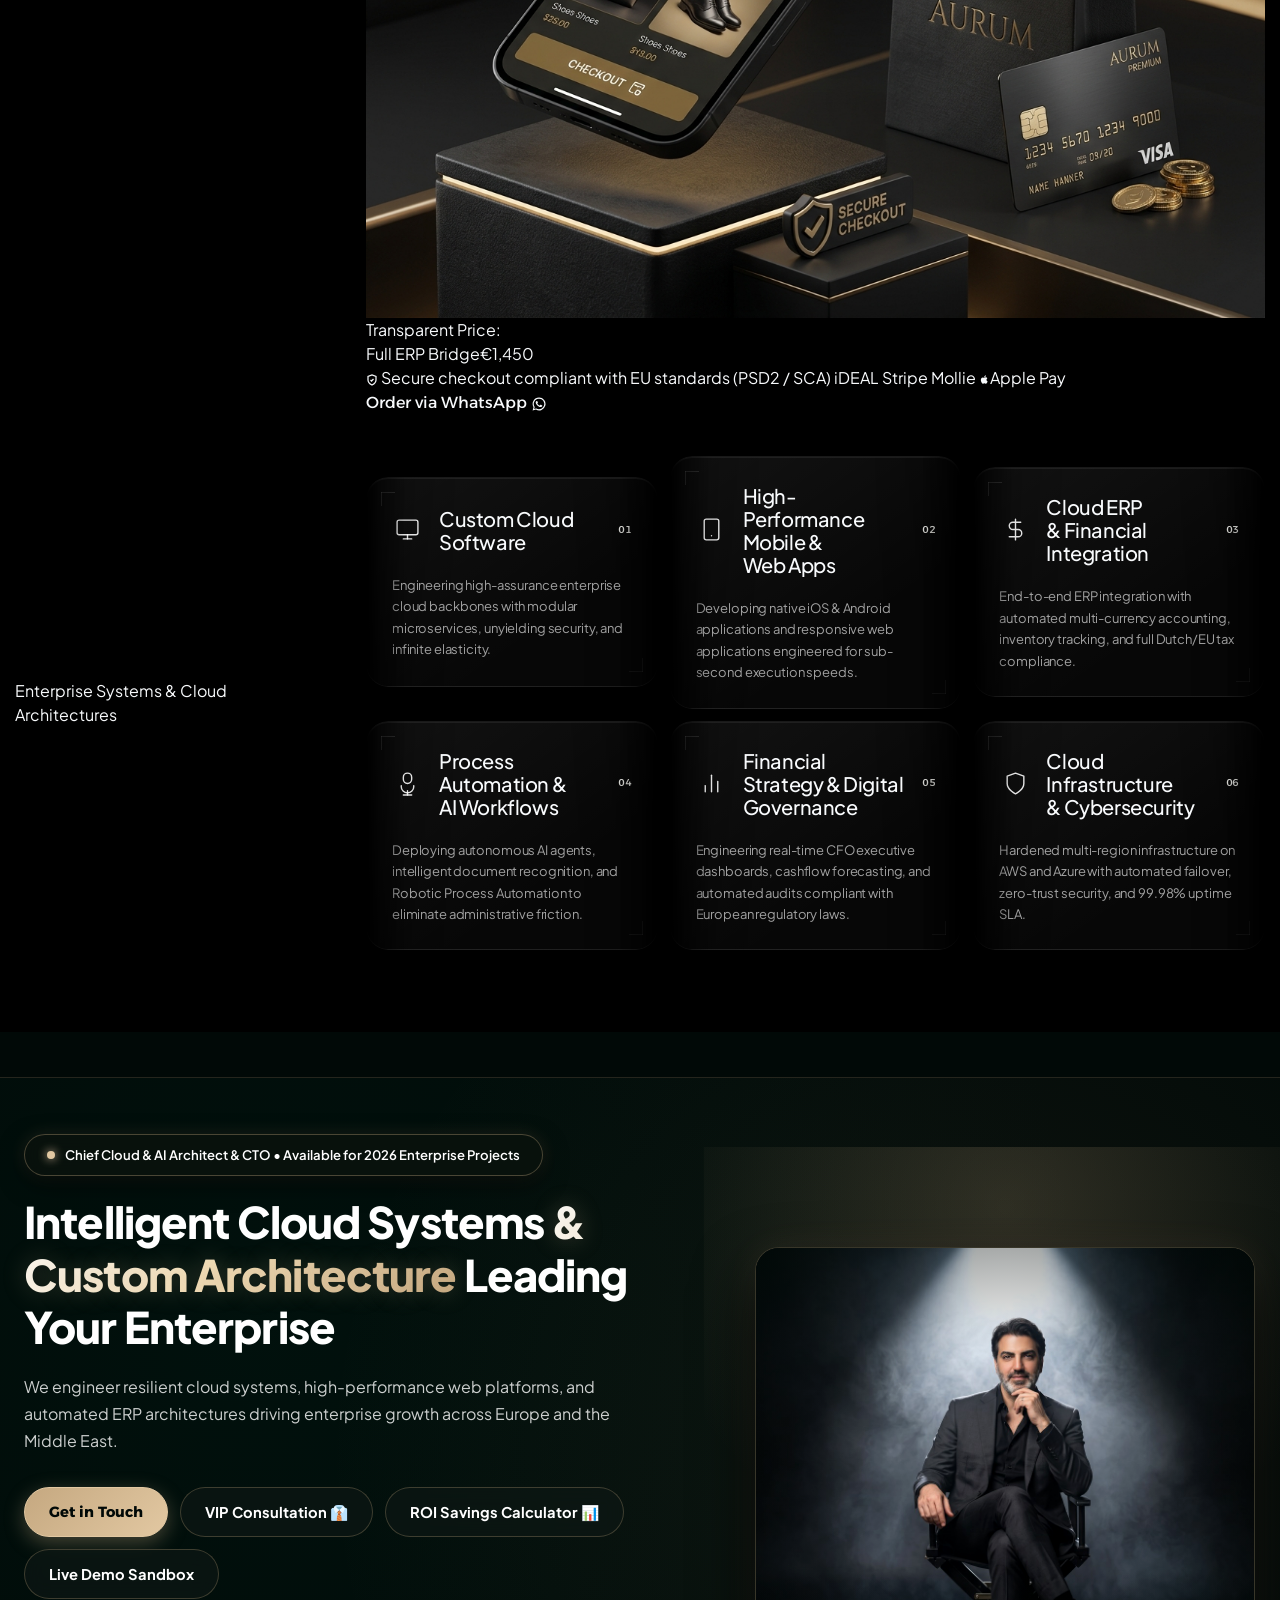
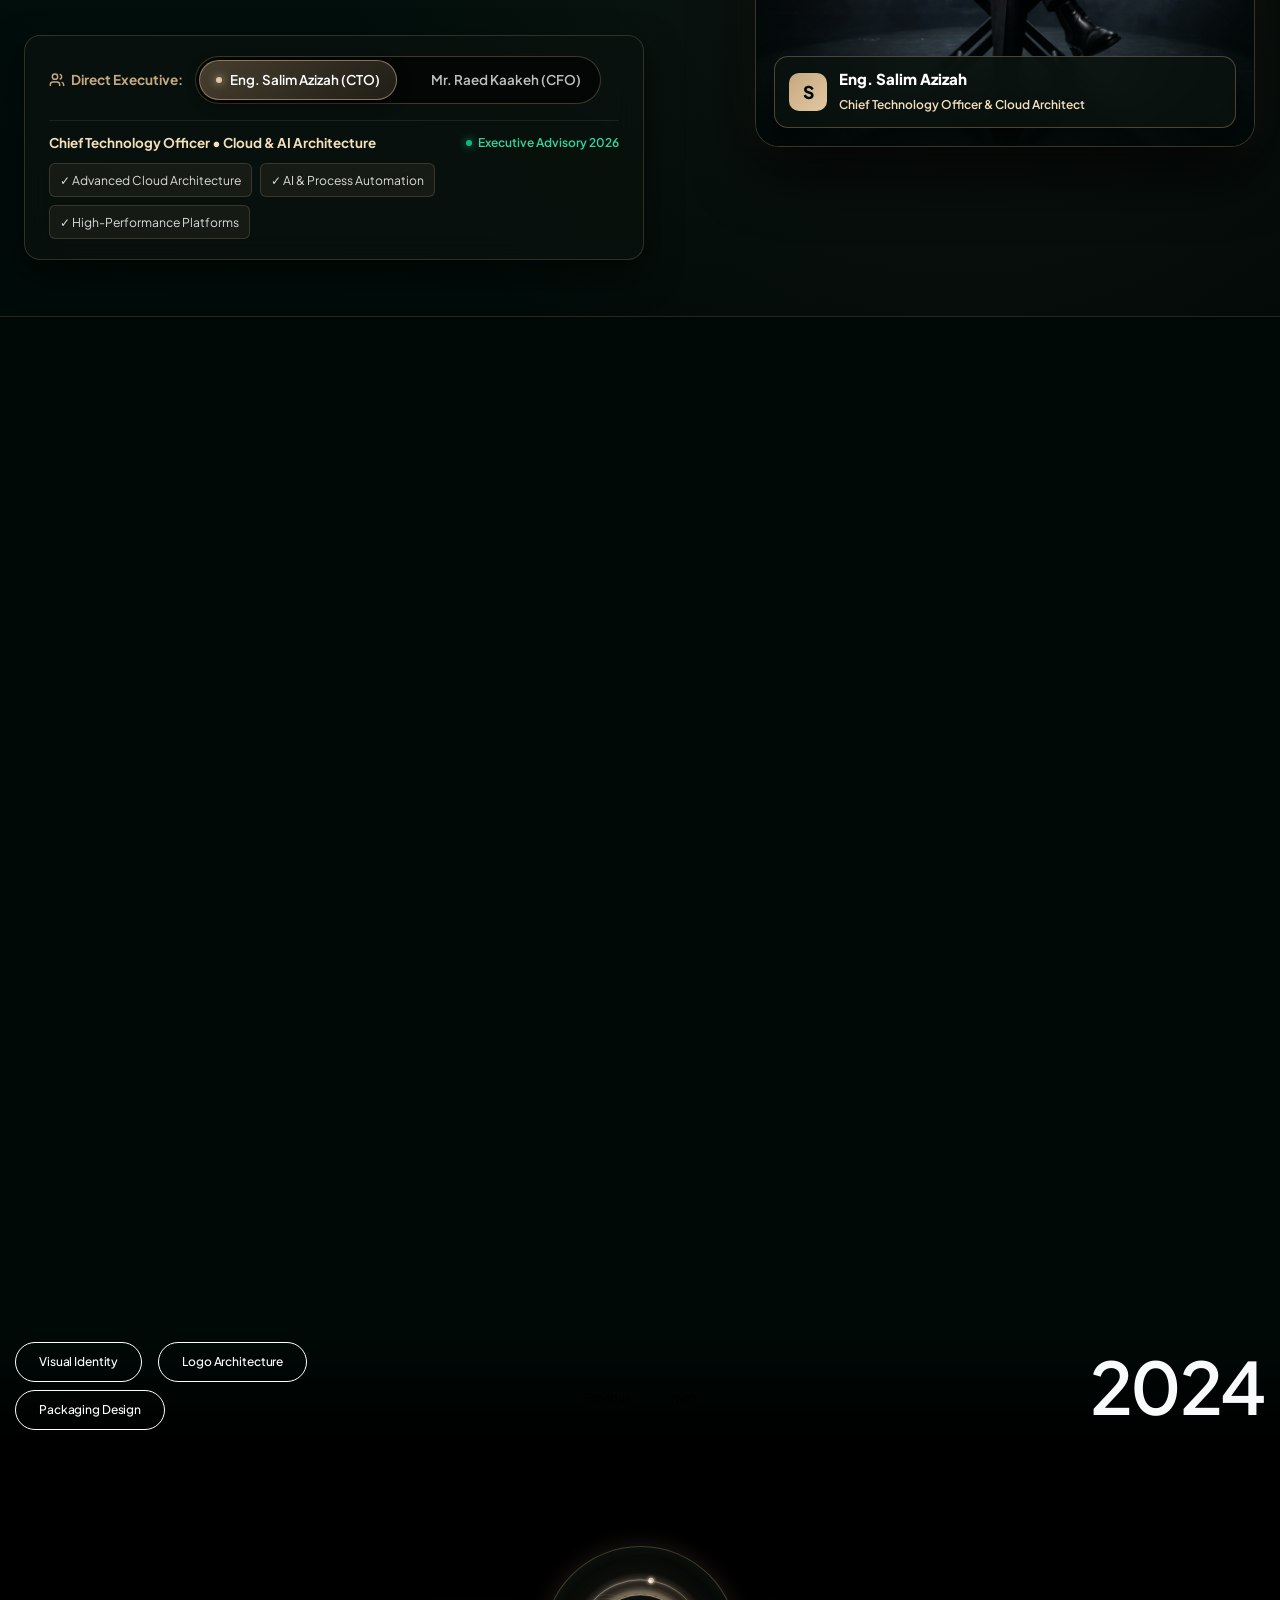
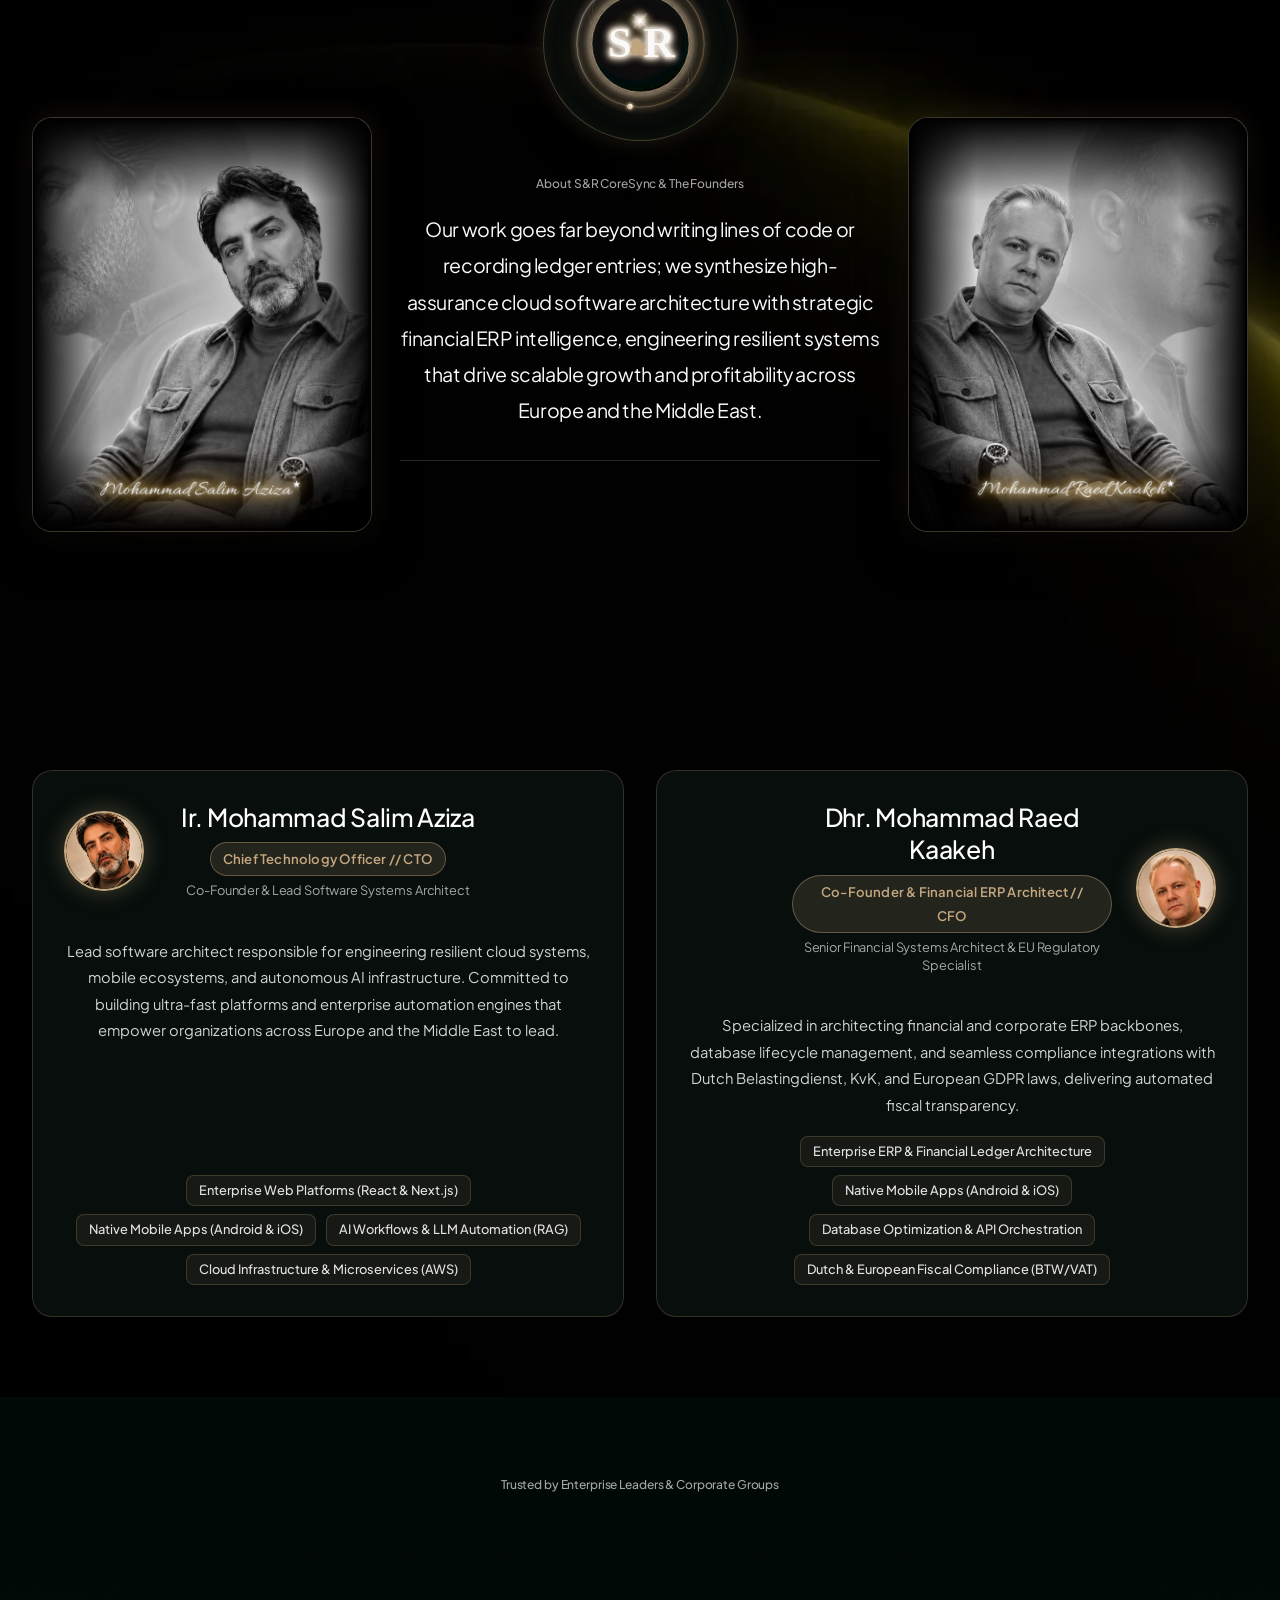
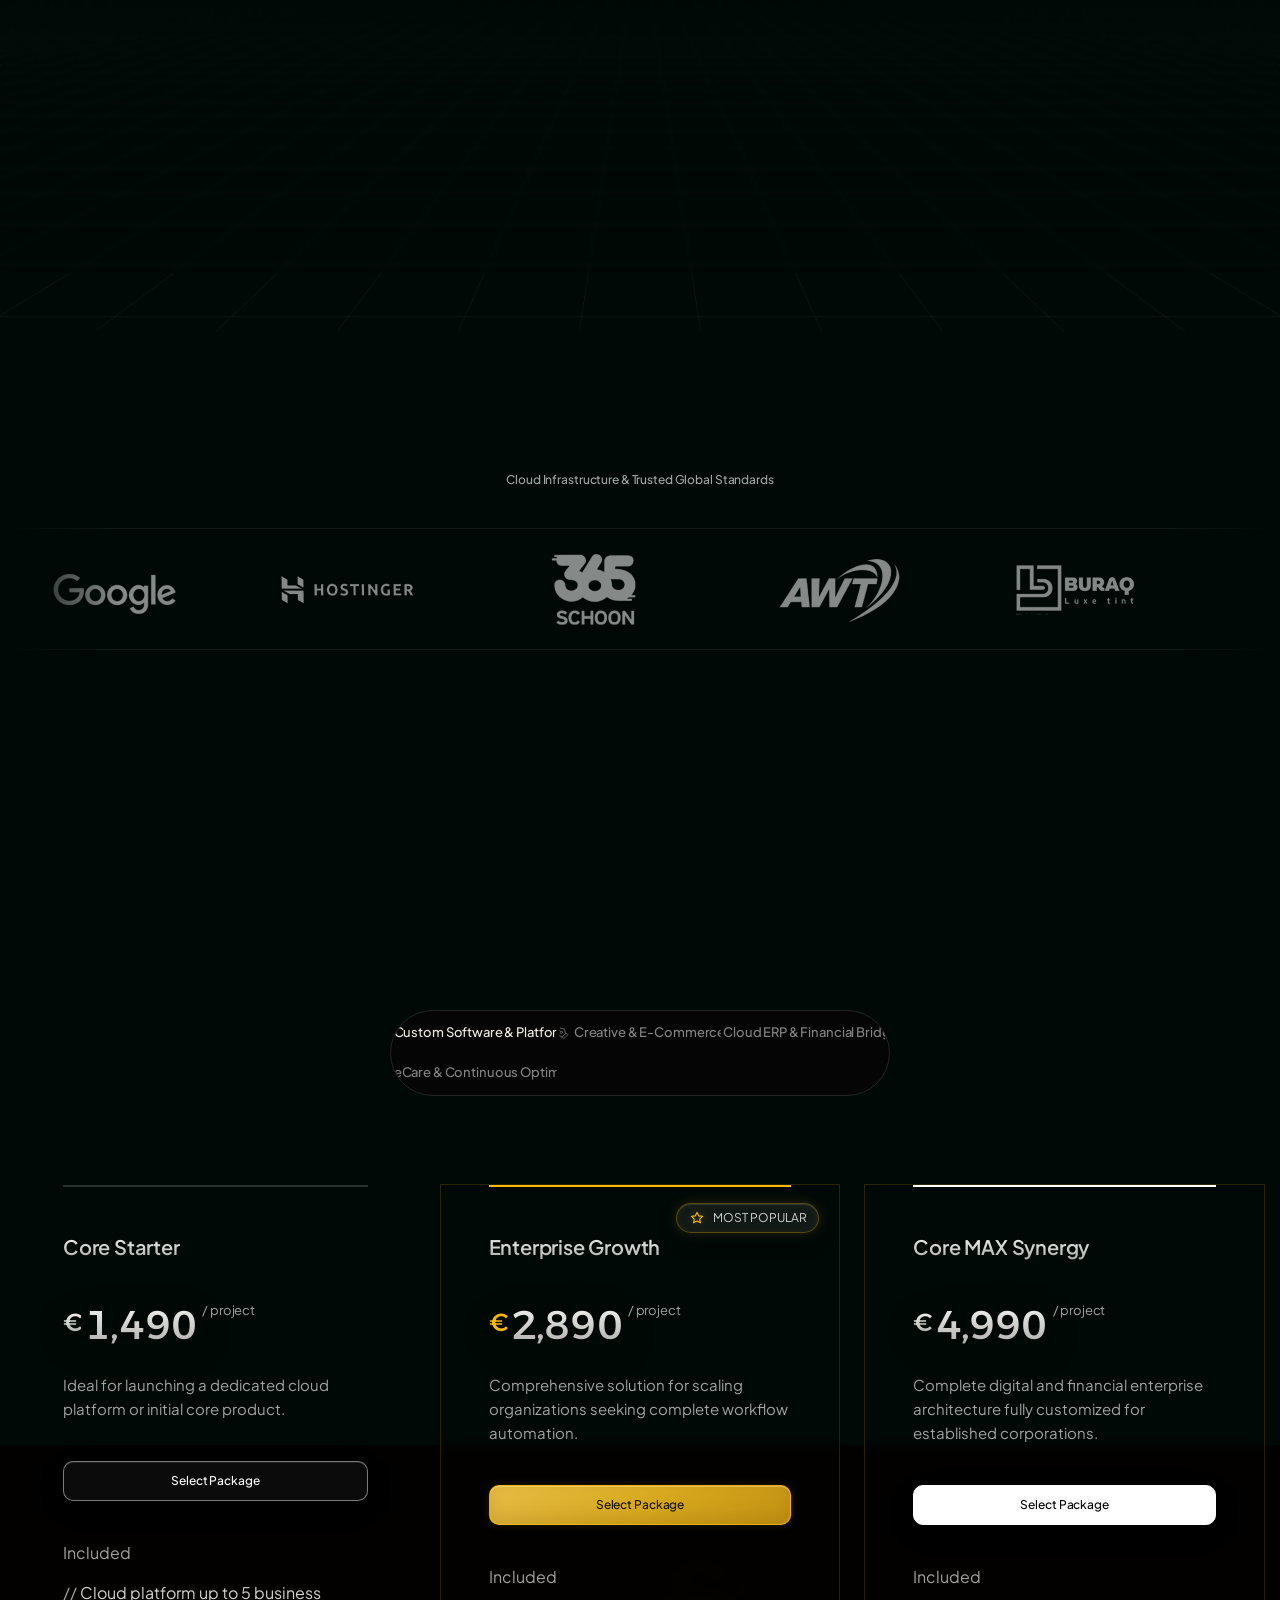
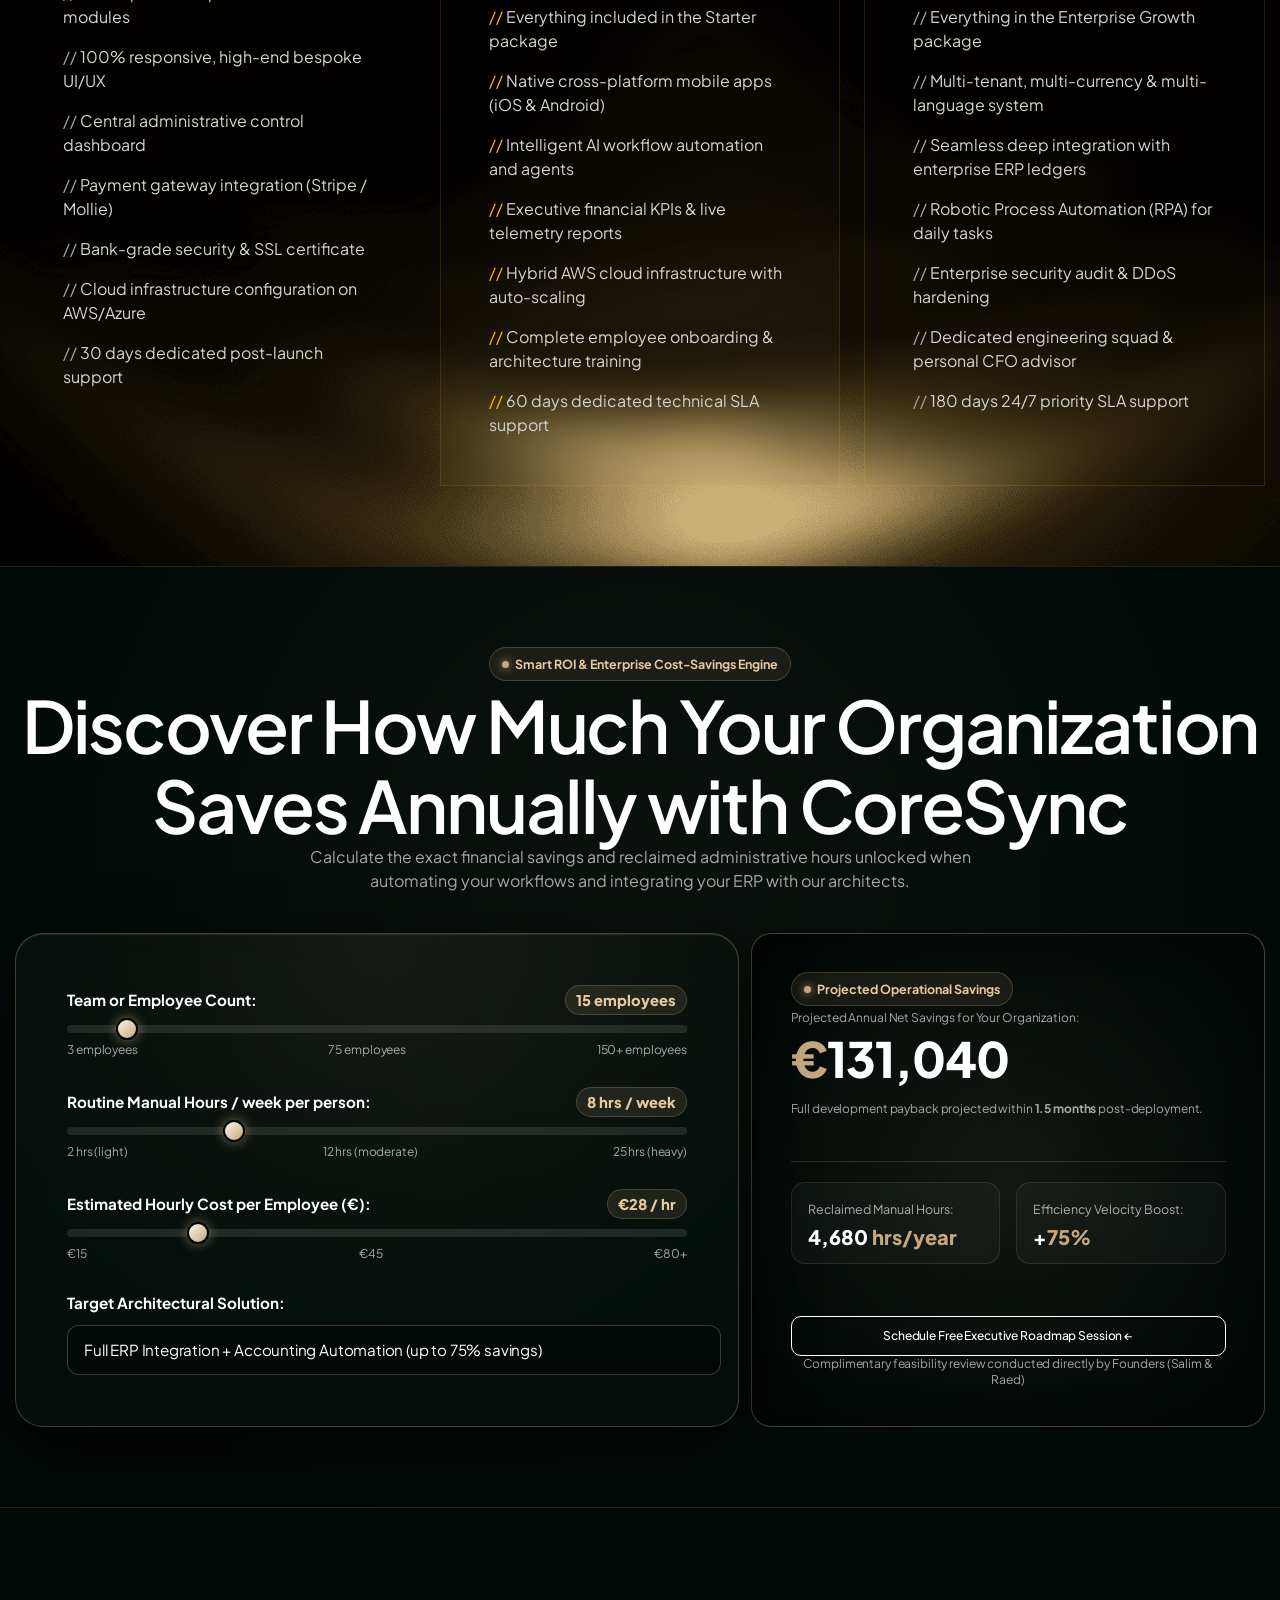
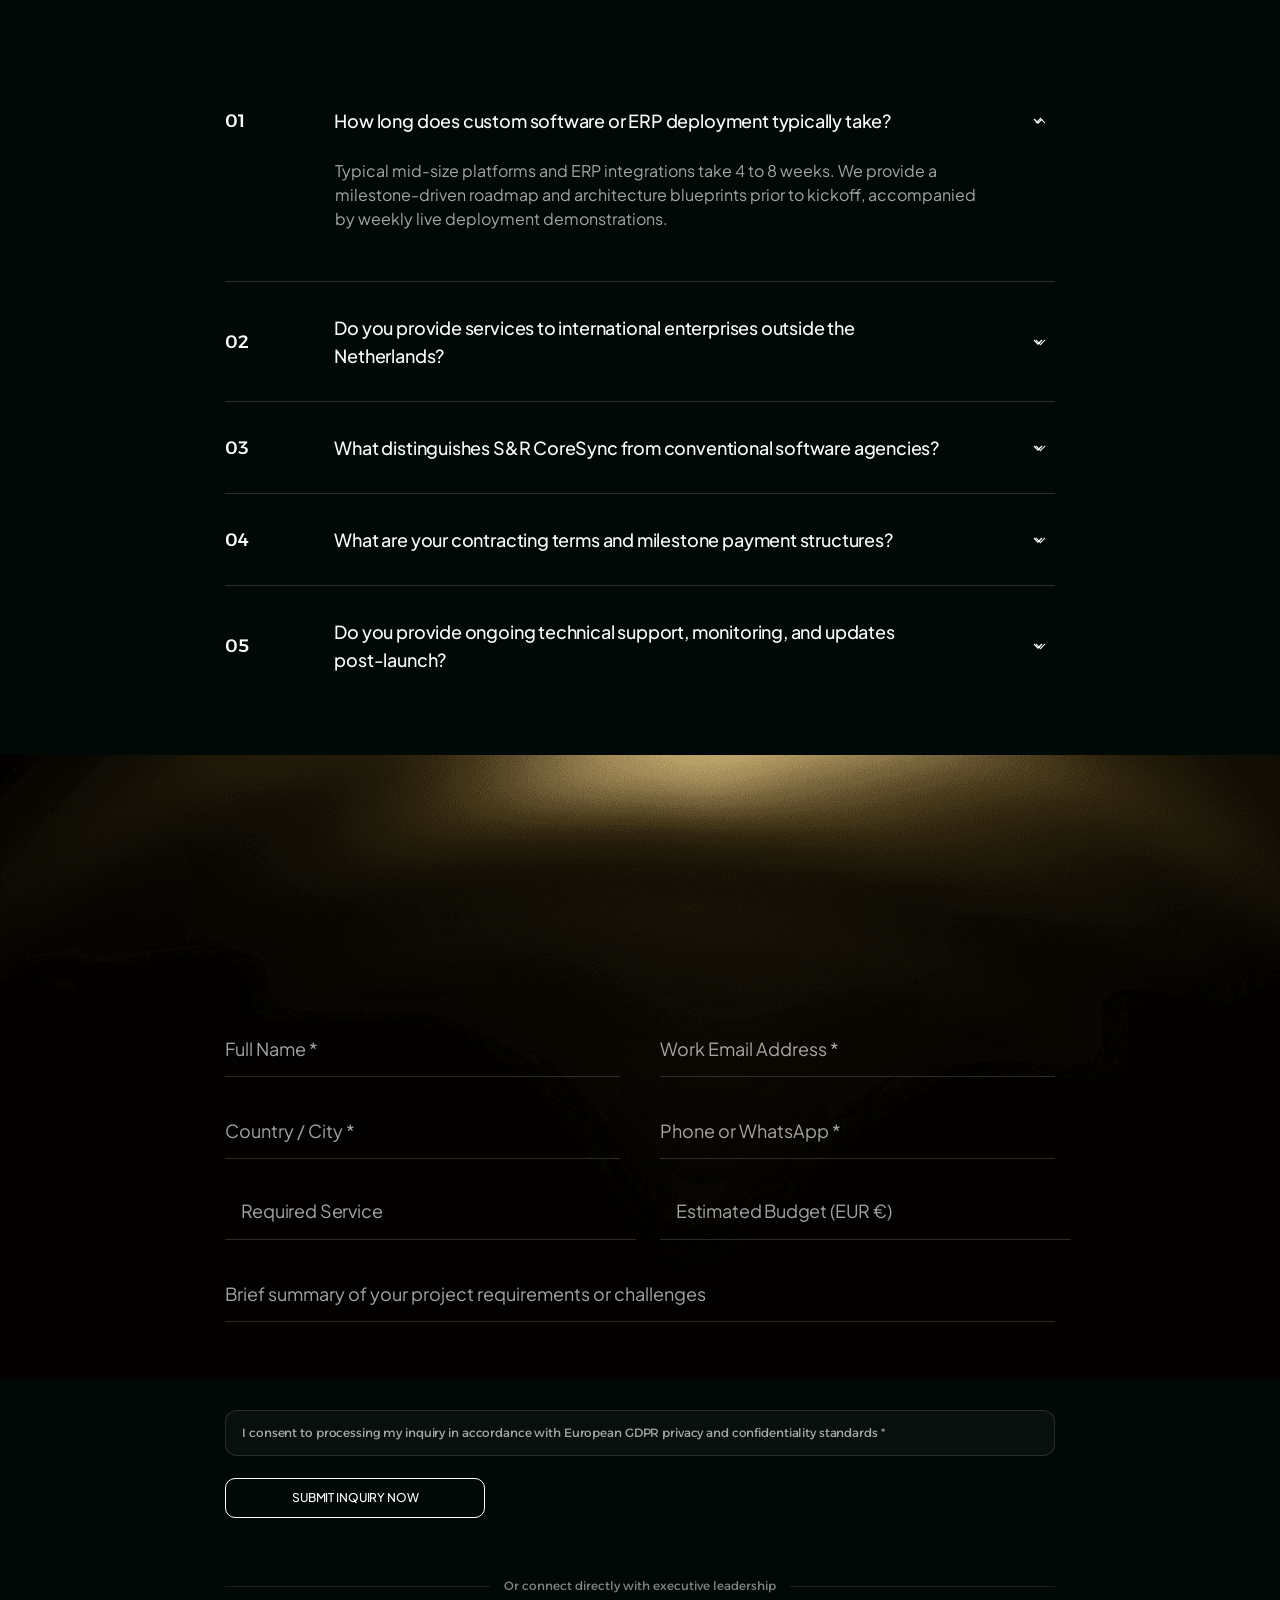
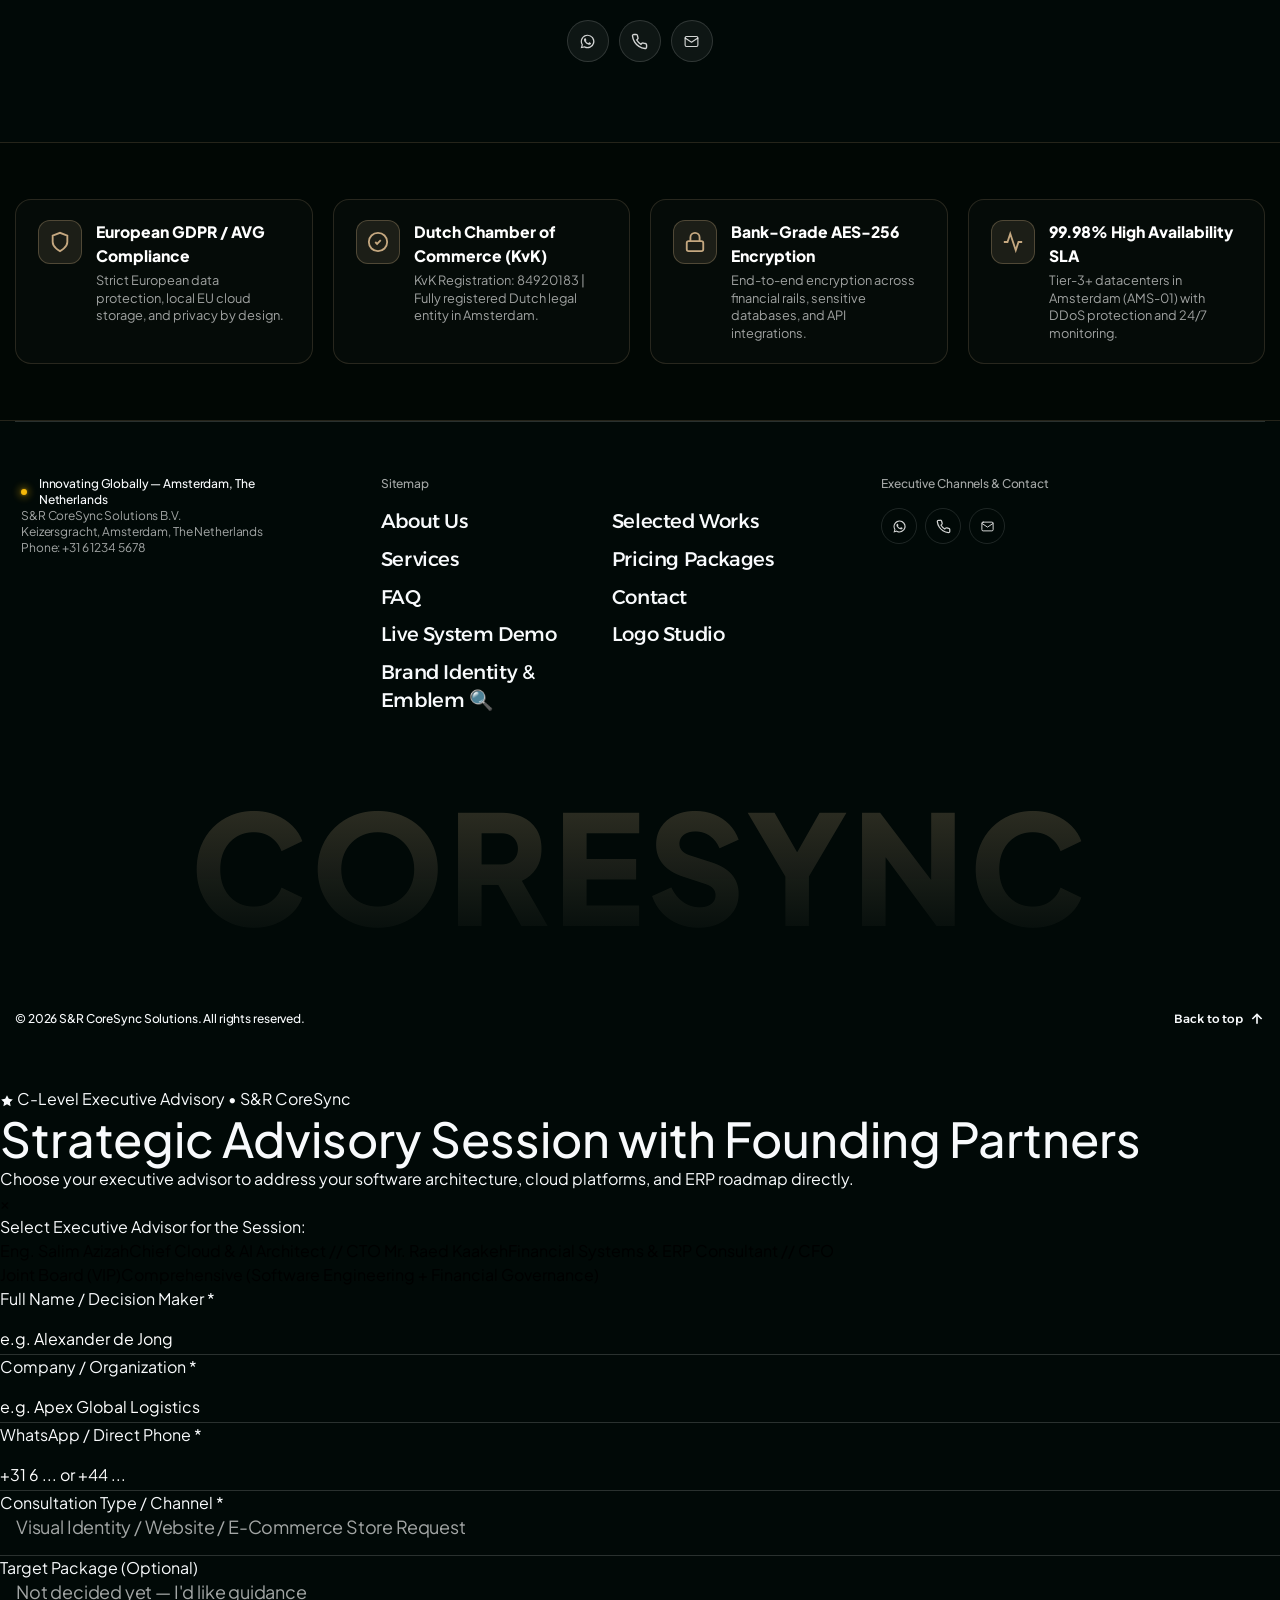
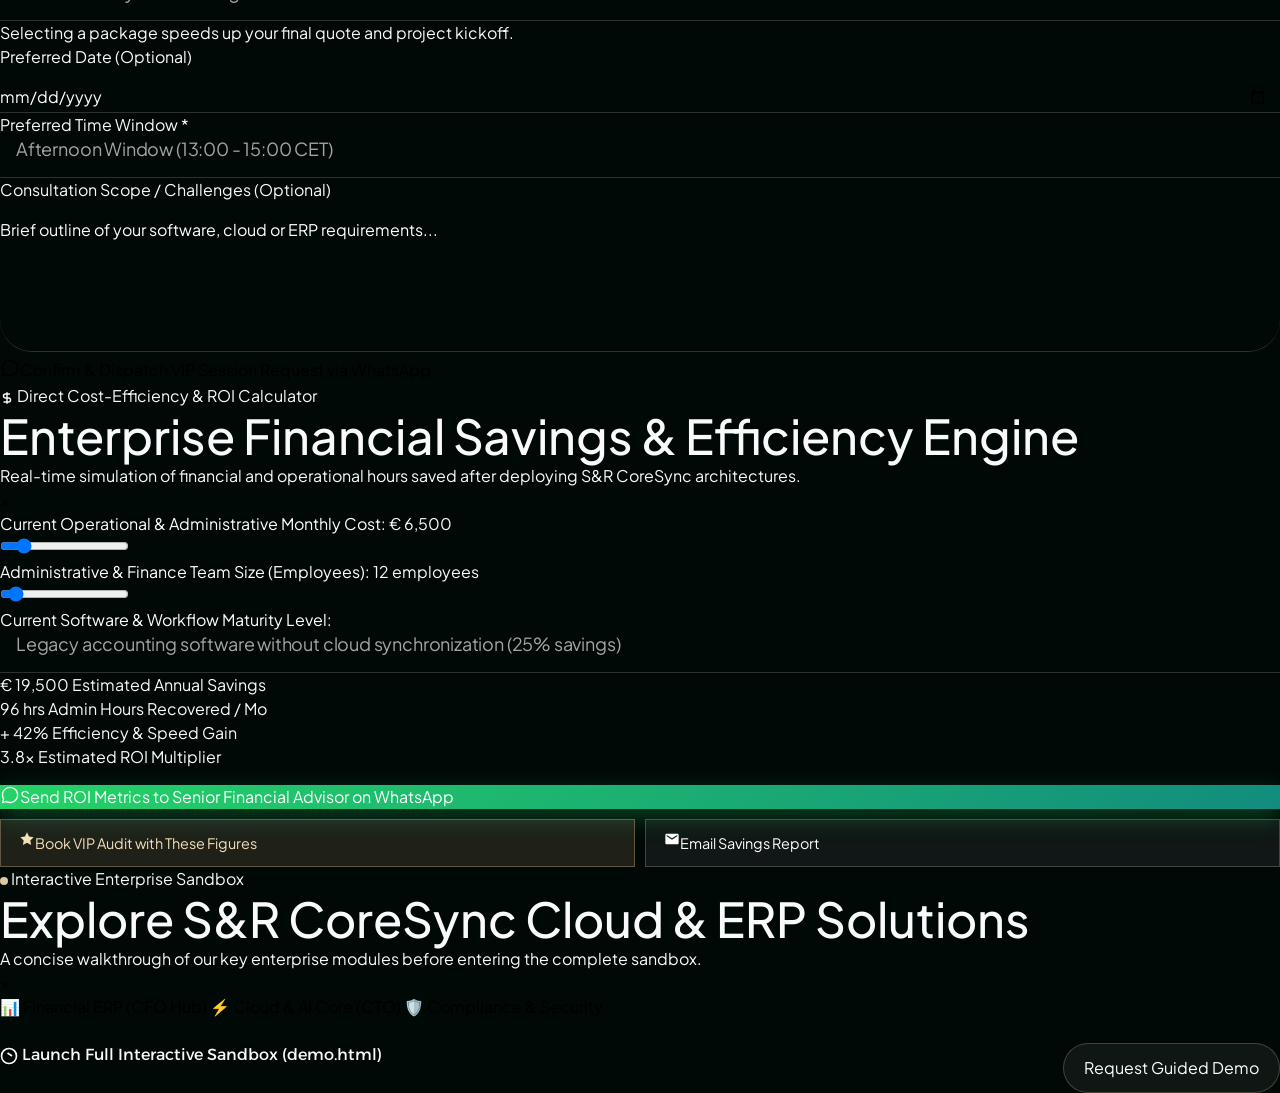
==== commit b32597ca: "feat: add English index.html page for S&R CoreSync Solutions enterprise website" ====
--- a/en/index.html
+++ b/en/index.html
@@ -3374,6 +3374,22 @@
             box-shadow: 0 16px 40px rgba(0, 0, 0, 0.7);
             overflow: hidden;
         }
+
+        /* EU Payment Trust Badges */
+        .dana-payment-badges { display: flex; flex-wrap: wrap; align-items: center; gap: 6px; margin: 0.35rem 0 0.95rem; }
+        .dana-payment-label { width: 100%; display: inline-flex; align-items: center; gap: 6px; font-size: 11px; color: rgba(255,255,255,0.5); letter-spacing: 0.2px; }
+        .dana-payment-label svg { color: #6fd39a; }
+        .dana-pay-badge { display: inline-flex; align-items: center; gap: 6px; padding: 4px 10px; border-radius: 999px; border: 1px solid rgba(197,168,128,0.26); background: linear-gradient(180deg, rgba(255,255,255,0.05), rgba(255,255,255,0.015)); font-family: 'Plus Jakarta Sans', sans-serif; font-size: 11px; font-weight: 700; color: #eadfca; transition: border-color 0.25s ease, transform 0.25s ease, box-shadow 0.25s ease; }
+        .dana-pay-badge:hover { border-color: rgba(197,168,128,0.7); transform: translateY(-2px); box-shadow: 0 6px 16px rgba(197,168,128,0.15); }
+        .dana-pay-dot { width: 8px; height: 8px; border-radius: 50%; flex-shrink: 0; }
+        .dana-pay-dot.ideal { background: #CC0066; box-shadow: 0 0 6px rgba(204,0,102,0.7); }
+        .dana-pay-dot.stripe { background: #635BFF; box-shadow: 0 0 6px rgba(99,91,255,0.7); }
+        .dana-pay-dot.mollie { background: #ffffff; box-shadow: 0 0 6px rgba(255,255,255,0.6); }
+        /* VIP package selector */
+        .sr-package-group { animation: srPkgReveal 0.35s ease; }
+        .sr-package-group.is-hidden { display: none !important; }
+        .sr-package-hint { display: block; margin-top: 6px; font-size: 11px; color: rgba(197,168,128,0.85); }
+        @keyframes srPkgReveal { from { opacity: 0; transform: translateY(-6px); } to { opacity: 1; transform: translateY(0); } }
 
         .dana-signature-card:hover {
             border-color: rgba(197, 168, 128, 0.5);
@@ -3900,6 +3916,16 @@
                                     <span class="dana-price-value"><span>€</span>1,450</span>
                                 </div>
                             </div>
+                            <div class="dana-payment-badges" aria-label="Supported payment gateways">
+                                <span class="dana-payment-label">
+                                    <svg viewBox="0 0 24 24" width="12" height="12" fill="none" stroke="currentColor" stroke-width="2.5"><path d="M12 22s8-4 8-10V5l-8-3-8 3v7c0 6 8 10 8 10z"/><path d="m9 12 2 2 4-4"/></svg>
+                                    Secure checkout compliant with EU standards (PSD2 / SCA)
+                                </span>
+                                <span class="dana-pay-badge" title="iDEAL"><span class="dana-pay-dot ideal"></span>iDEAL</span>
+                                <span class="dana-pay-badge" title="Stripe"><span class="dana-pay-dot stripe"></span>Stripe</span>
+                                <span class="dana-pay-badge" title="Mollie"><span class="dana-pay-dot mollie"></span>Mollie</span>
+                                <span class="dana-pay-badge" title="Apple Pay"><svg viewBox="0 0 24 24" width="11" height="11" fill="currentColor"><path d="M16.37 12.6c-.02-2.3 1.88-3.4 1.96-3.46-1.07-1.56-2.73-1.78-3.32-1.8-1.41-.14-2.76.83-3.48.83-.72 0-1.82-.81-3-.79-1.54.02-2.96.9-3.76 2.28-1.6 2.78-.41 6.9 1.150 9.16.76 1.1 1.67 2.34 2.86 2.3 1.15-.05 1.58-.74 2.97-.74 1.38 0 1.77.74 2.98.72 1.23-.02 2.01-1.12 2.76-2.23.87-1.28 1.23-2.52 1.25-2.58-.03-.01-2.4-.92-2.42-3.66zM14.1 5.84c.63-.77 1.06-1.83.94-2.89-.91.04-2.01.61-2.66 1.37-.58.67-1.09 1.75-.96 2.79 1.02.08 2.05-.52 2.68-1.27z"/></svg>Apple&nbsp;Pay</span>
+                            </div>
                             <a href="https://wa.me/31687764998?text=%2AOrder%20E-Commerce%20Store%20Package%20(%E2%82%AC1,450)%20-%20S%26R%20CoreSync%2A%0AI%20would%20like%20to%20order%20an%20intuitive%20online%20store%20with%20seamless%20checkout." target="_blank" rel="noopener noreferrer" class="dana-whatsapp-cta">
                                 <span>Order via WhatsApp</span>
                                 <svg viewBox="0 0 32 32" width="16" height="16" fill="currentColor"><path d="M16.02 3.2a12.7 12.7 0 0 0-10.95 19.14L3.2 28.8l6.62-1.74A12.8 12.8 0 1 0 16.02 3.2Zm0 23.24a10.48 10.48 0 0 1-5.35-1.46l-.38-.23-3.93 1.03 1.05-3.83-.25-.4a10.5 10.5 0 1 1 8.86 4.89Zm5.76-7.85c-.32-.16-1.9-.94-2.19-1.05-.3-.11-.51-.16-.73.16-.21.32-.83 1.05-1.02 1.26-.19.21-.38.24-.7.08a8.65 8.65 0 0 1-2.55-1.57 9.57 9.57 0 0 1-1.77-2.2c-.18-.32 0-.49.14-.65.14-.14.32-.38.48-.57.16-.19.21-.32.32-.54.1-.21.05-.4-.03-.56-.08-.16-.73-1.75-1-2.39-.26-.62-.53-.54-.73-.55h-.62c-.21 0-.56.08-.86.4-.3.32-1.13 1.1-1.13 2.69s1.16 3.13 1.32 3.35c.16.21 2.27 3.46 5.5 4.85.77.33 1.37.53 1.84.68.77.24 1.47.2 2.03.12.62-.09 1.9-.78 2.17-1.54.27-.75.27-1.4.19-1.54-.08-.13-.3-.21-.62-.37Z"/></svg>
@@ -4112,6 +4138,13 @@
                                 <span class="dot-active" aria-hidden="true"></span>
                                 <svg class="pricing-tab__icon" viewBox="0 0 24 24" aria-hidden="true" width="18" height="18"><rect width="14" height="20" x="5" y="2" rx="2" ry="2"/><path d="M12 18h.01"/></svg>
                                 Smart Apps & AI
+                            </button>
+                        </li>
+                        <li class="nav-tab-item" role="presentation">
+                            <button type="button" role="tab" id="tab-btn-commerce" aria-selected="false" class="tf-btn-tab fw-medium letter-space--1" onclick="switchWorkTab('commerce', this)">
+                                <span class="dot-active" aria-hidden="true"></span>
+                                <svg class="pricing-tab__icon" viewBox="0 0 24 24" aria-hidden="true" width="18" height="18"><path d="M6 2L3 6v14a2 2 0 0 0 2 2h14a2 2 0 0 0 2-2V6l-3-4z"/><line x1="3" y1="6" x2="21" y2="6"/><path d="M16 10a4 4 0 0 1-8 0"/></svg>
+                                Identity & E-Commerce
                             </button>
                         </li>
                     </ul>
@@ -5725,6 +5758,38 @@
                         "../assets/work-1.webp"
                     ]
                 }
+            ],
+            commerce: [
+                {
+                    id: "aurum", name: "AURUM Boutique",
+                    subtitle: "Luxury e-commerce store for leather goods & fine watches",
+                    heroImg: "../assets/service-ecommerce-3d.jpg",
+                    tags: ["E-Commerce Store", "iDEAL · Stripe · Apple Pay", "Smart Inventory"],
+                    year: "2026", client: "AURUM Luxury Goods BV", type: "Full E-Commerce Store", loc: "Amsterdam, Netherlands", preview: null,
+                    desc: "Design and development of a luxury online store with a seamless mobile checkout, full integration of European payment gateways (iDEAL, Stripe, Mollie, Apple Pay), real-time inventory management and Dutch-compliant tax invoicing.",
+                    quote: "Checkout completion rose by 38% in the first three months thanks to fast payments and a clear design.",
+                    gallery: ["../assets/service-ecommerce-3d.jpg", "../assets/service-website-3d.jpg", "../assets/service-identity-3d.jpg"]
+                },
+                {
+                    id: "aurelia", name: "AURELIA London",
+                    subtitle: "Premium visual identity & complete brand guidelines",
+                    heroImg: "../assets/service-identity-3d.jpg",
+                    tags: ["Logo & Identity", "Brand Book", "Luxury Stationery"],
+                    year: "2026", client: "Aurelia Atelier Ltd", type: "Complete Visual Identity", loc: "London, United Kingdom", preview: null,
+                    desc: "A refined black-and-gold identity covering the logo, typography system and colour palette, with a comprehensive brand book plus business cards, stationery and packaging finished with embossing and gold foil.",
+                    quote: "A consistent identity that gave the brand a premium presence from day one.",
+                    gallery: ["../assets/service-identity-3d.jpg", "../assets/service-ecommerce-3d.jpg", "../assets/service-website-3d.jpg"]
+                },
+                {
+                    id: "aurora", name: "AURORA Wealth",
+                    subtitle: "High-performance corporate website & interactive client dashboard",
+                    heroImg: "../assets/service-website-3d.jpg",
+                    tags: ["High-Performance Website", "SEO & Speed", "Client Dashboard"],
+                    year: "2025", client: "Aurora Wealth Management", type: "Website Design & Optimization", loc: "Zurich, Switzerland", preview: null,
+                    desc: "A fully responsive corporate website with a client dashboard showing live financial KPIs, plus technical optimization that lifted the performance score to 98/100 with full search-engine readiness.",
+                    quote: "A website that inspires trust and doubled the visitor-to-client conversion rate.",
+                    gallery: ["../assets/service-website-3d.jpg", "../assets/service-identity-3d.jpg", "../assets/service-ecommerce-3d.jpg"]
+                }
             ]
         };
 
@@ -6150,12 +6215,23 @@
                     </div>
                     <div class="sr-exec-form-group">
                         <label class="sr-exec-label" for="bookingSessionType">Consultation Type / Channel *</label>
-                        <select id="bookingSessionType" class="sr-exec-select">
+                        <select id="bookingSessionType" class="sr-exec-select" onchange="togglePackageField()">
                             <option value="creative">Visual Identity / Website / E-Commerce Store Request</option>
                             <option value="online">Online Video Conference (Google Meet / Teams)</option>
                             <option value="phone">Direct WhatsApp / Phone Call</option>
                             <option value="office">In-Person Consultation (Netherlands / Europe)</option>
                         </select>
+                    </div>
+                    <div class="sr-exec-form-group full-width sr-package-group" id="bookingPackageGroup">
+                        <label class="sr-exec-label" for="bookingPackage">Target Package (Optional)</label>
+                        <select id="bookingPackage" class="sr-exec-select">
+                            <option value="">Not decided yet — I'd like guidance</option>
+                            <option value="identity">Complete Visual Identity — €590</option>
+                            <option value="website">High-Performance Luxury Website — €980</option>
+                            <option value="store">Complete E-Commerce Store — €1,450</option>
+                            <option value="bundle">⭐ All-in-One Digital Growth Bundle (save €1,030) — €1,990</option>
+                        </select>
+                        <span class="sr-package-hint">Selecting a package speeds up your final quote and project kickoff.</span>
                     </div>
                     <div class="sr-exec-form-group">
                         <label class="sr-exec-label" for="bookingPreferredDate">Preferred Date (Optional)</label>
@@ -6782,6 +6858,14 @@
             let sessionLabel = 'Online Video Conference (Google Meet / Teams)';
             if (sessionType === 'phone') sessionLabel = 'Direct WhatsApp Voice Call';
             if (sessionType === 'creative') sessionLabel = 'Visual Identity / Website / E-Commerce Store Request';
+            const pkgMap = {
+                identity: 'Complete Visual Identity (€590)',
+                website: 'High-Performance Luxury Website (€980)',
+                store: 'Complete E-Commerce Store (€1,450)',
+                bundle: 'All-in-One Digital Growth Bundle (€1,990 instead of €3,020)'
+            };
+            const pkgEl = document.getElementById('bookingPackage');
+            const pkgLabel = (sessionType === 'creative' && pkgEl && pkgMap[pkgEl.value]) ? pkgMap[pkgEl.value] : '';
             if (sessionType === 'office') sessionLabel = 'In-Person Consultation (Netherlands)';
 
             let timeSlotLabel = 'Afternoon Window (13:00 - 15:00 CET)';
@@ -6796,6 +6880,7 @@
                       `📞 *Direct Phone/WhatsApp:* ${phone || 'Not specified'}\n` +
                       `👔 *Requested Advisor:* ${advisorName}\n` +
                       `📅 *Channel:* ${sessionLabel}\n` +
+                      (pkgLabel ? `📦 *Target Package:* ${pkgLabel}\n` : '') +
                       `🗓️ *Proposed Date:* ${preferredDate || 'Earliest Available'}\n` +
                       `⏰ *Preferred Time:* ${timeSlotLabel}\n`;
 
@@ -6814,6 +6899,14 @@
 
         function dispatchVIPBooking(e) {
             submitExecutiveBooking(e);
+        }
+
+        // Show / hide the package selector based on consultation type
+        function togglePackageField() {
+            const typeEl = document.getElementById('bookingSessionType');
+            const group = document.getElementById('bookingPackageGroup');
+            if (!typeEl || !group) return;
+            group.classList.toggle('is-hidden', typeEl.value !== 'creative');
         }
 
         // ==========================================
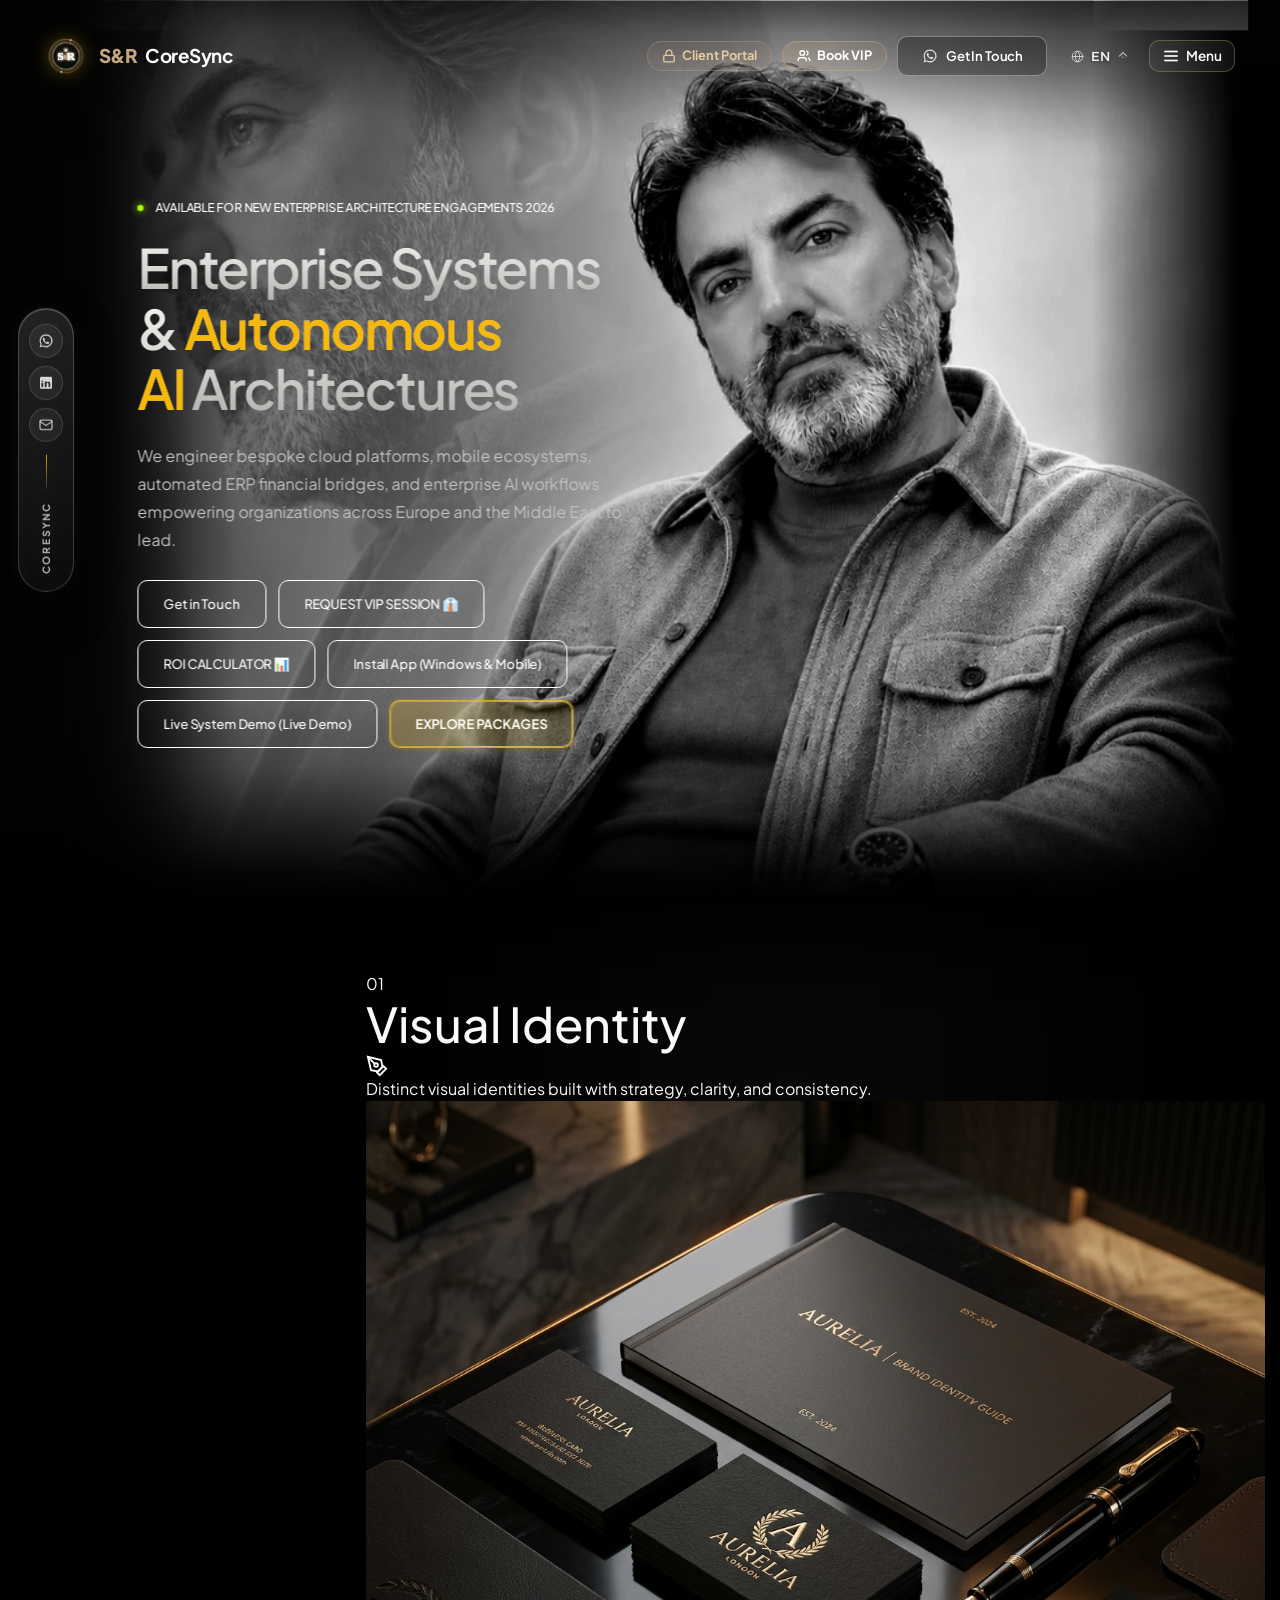
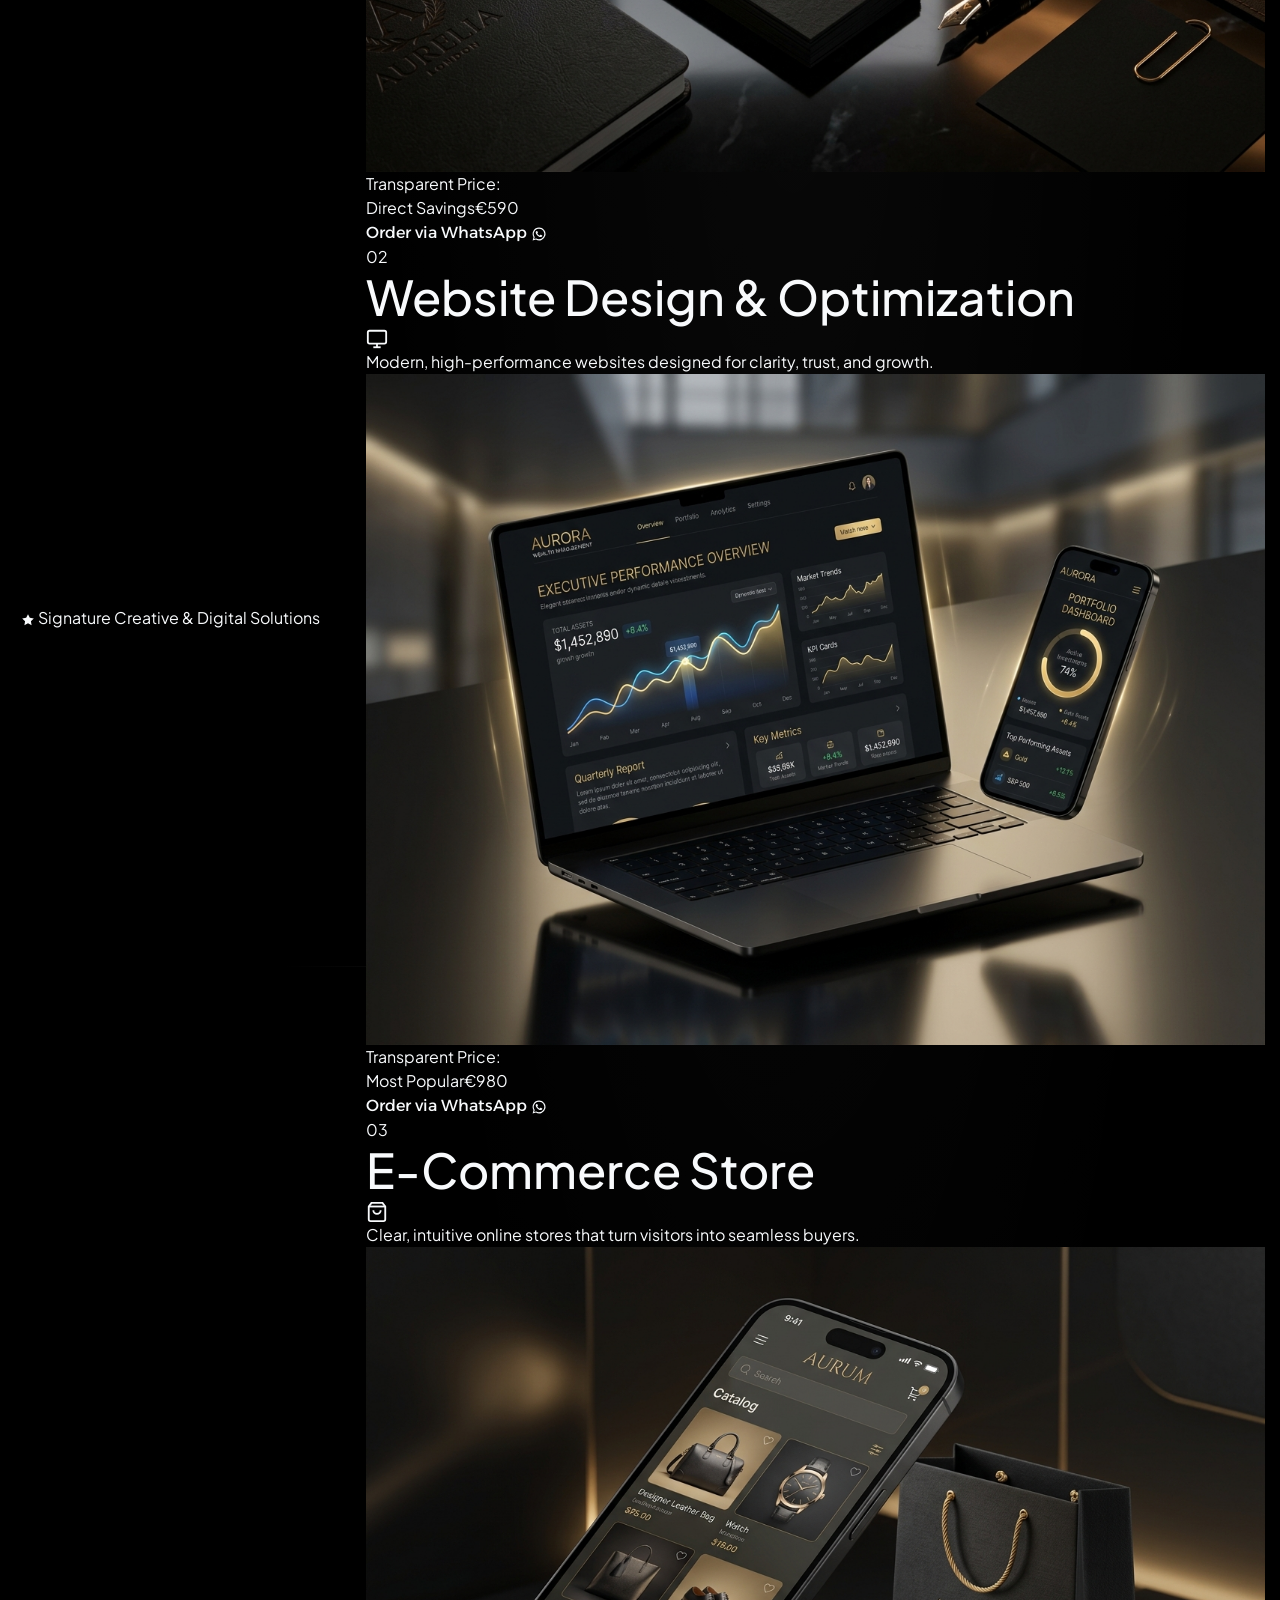
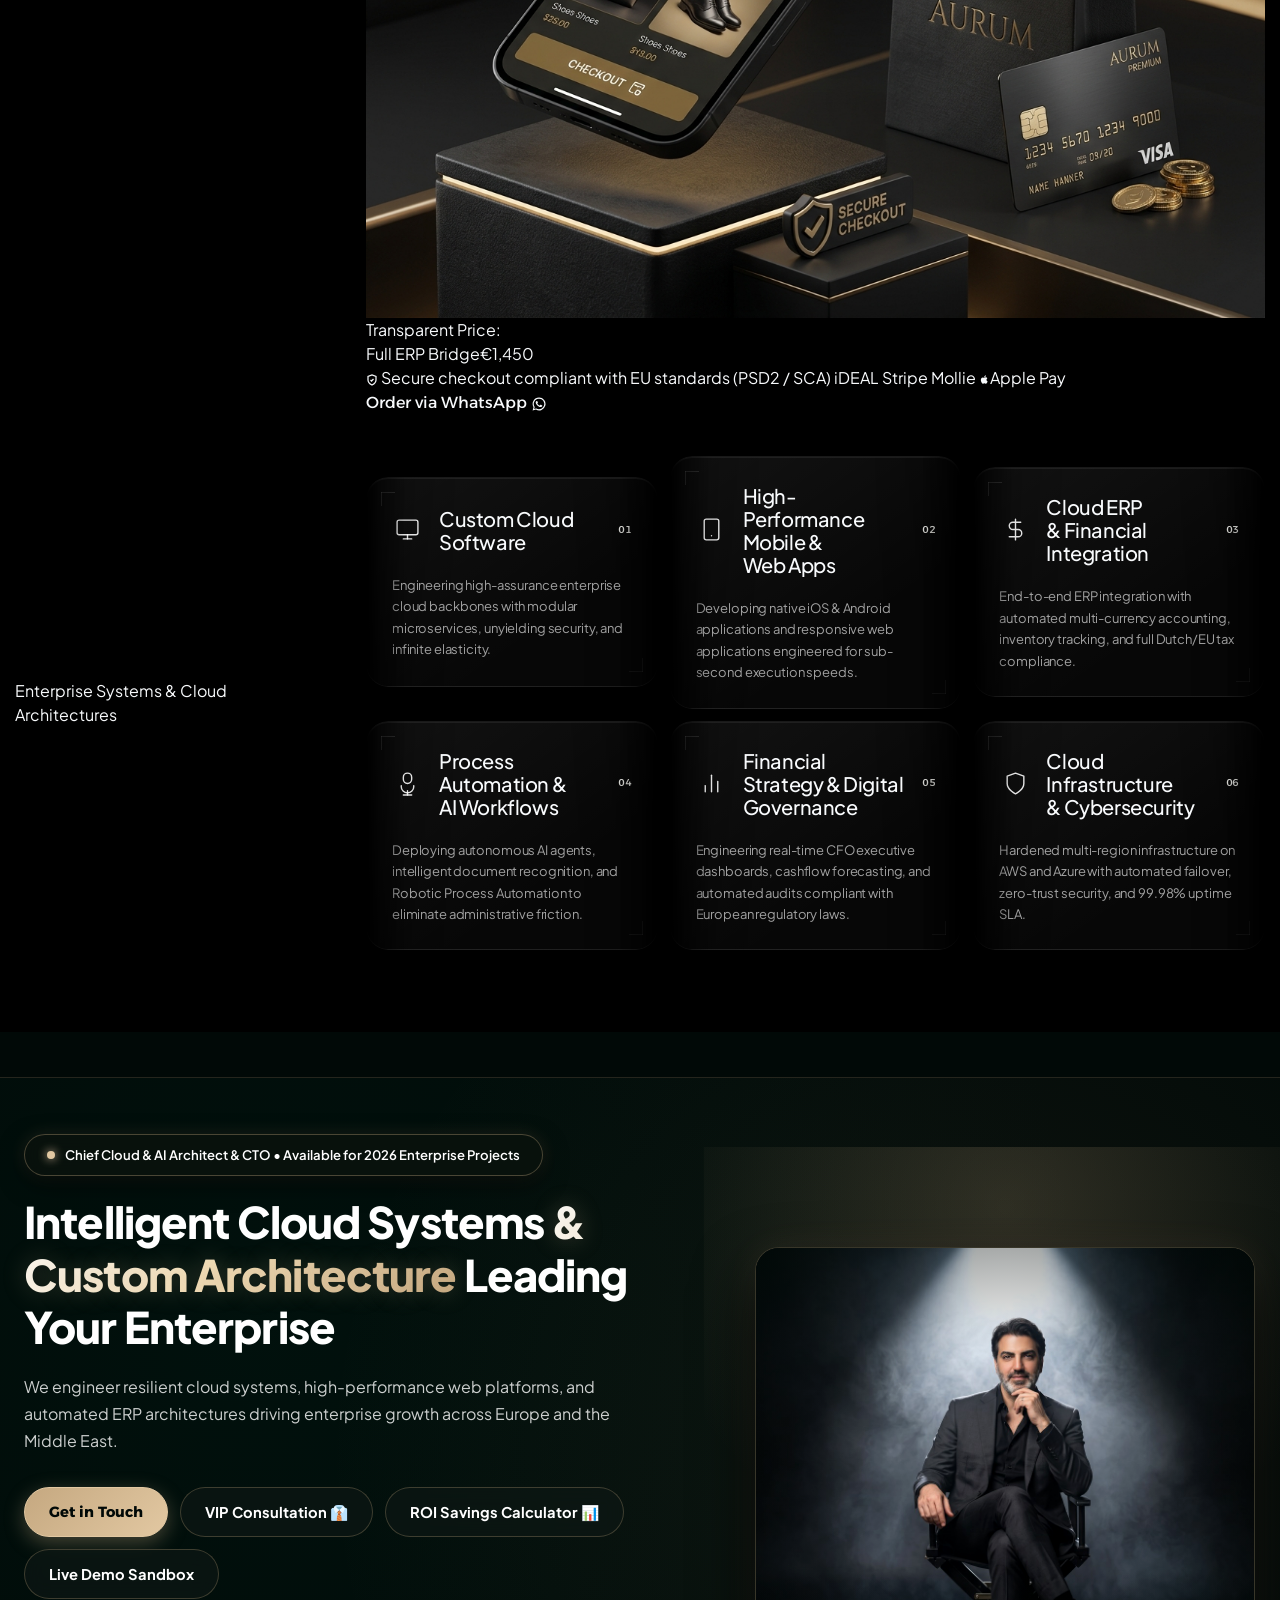
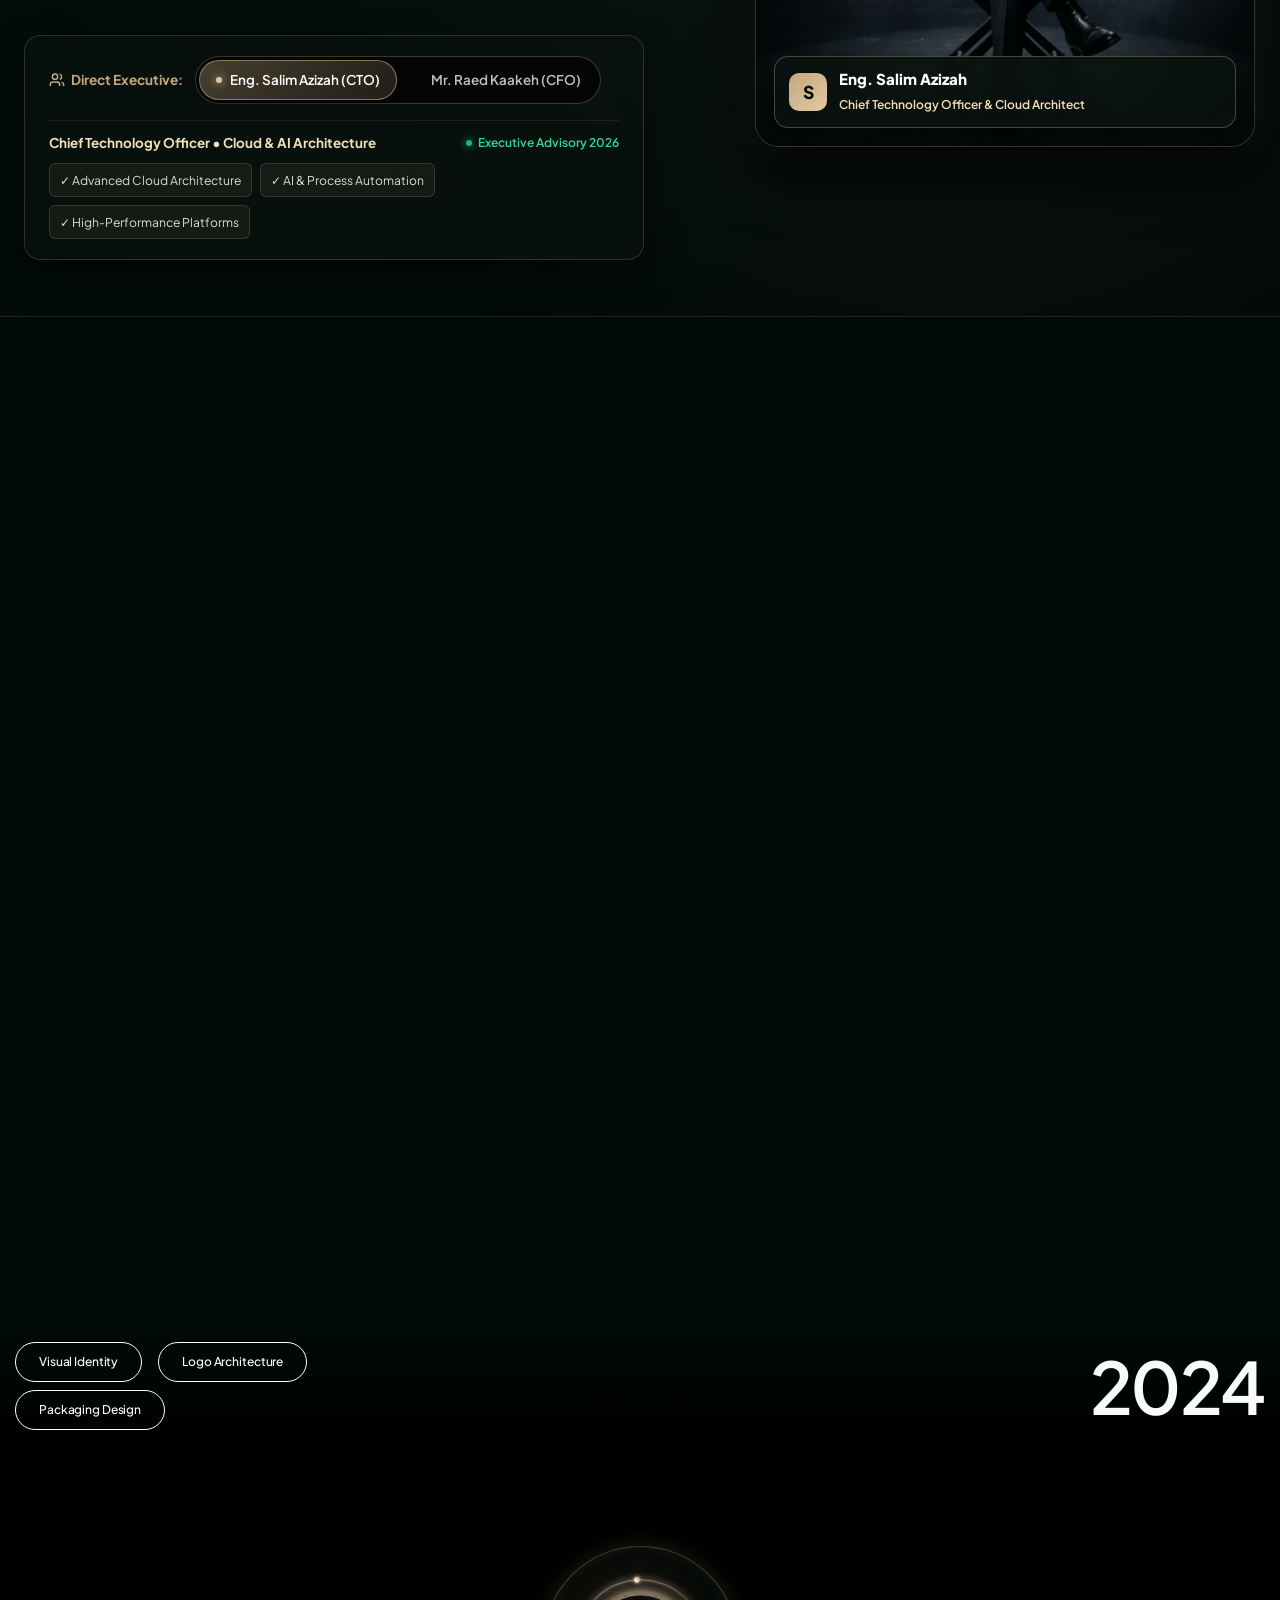
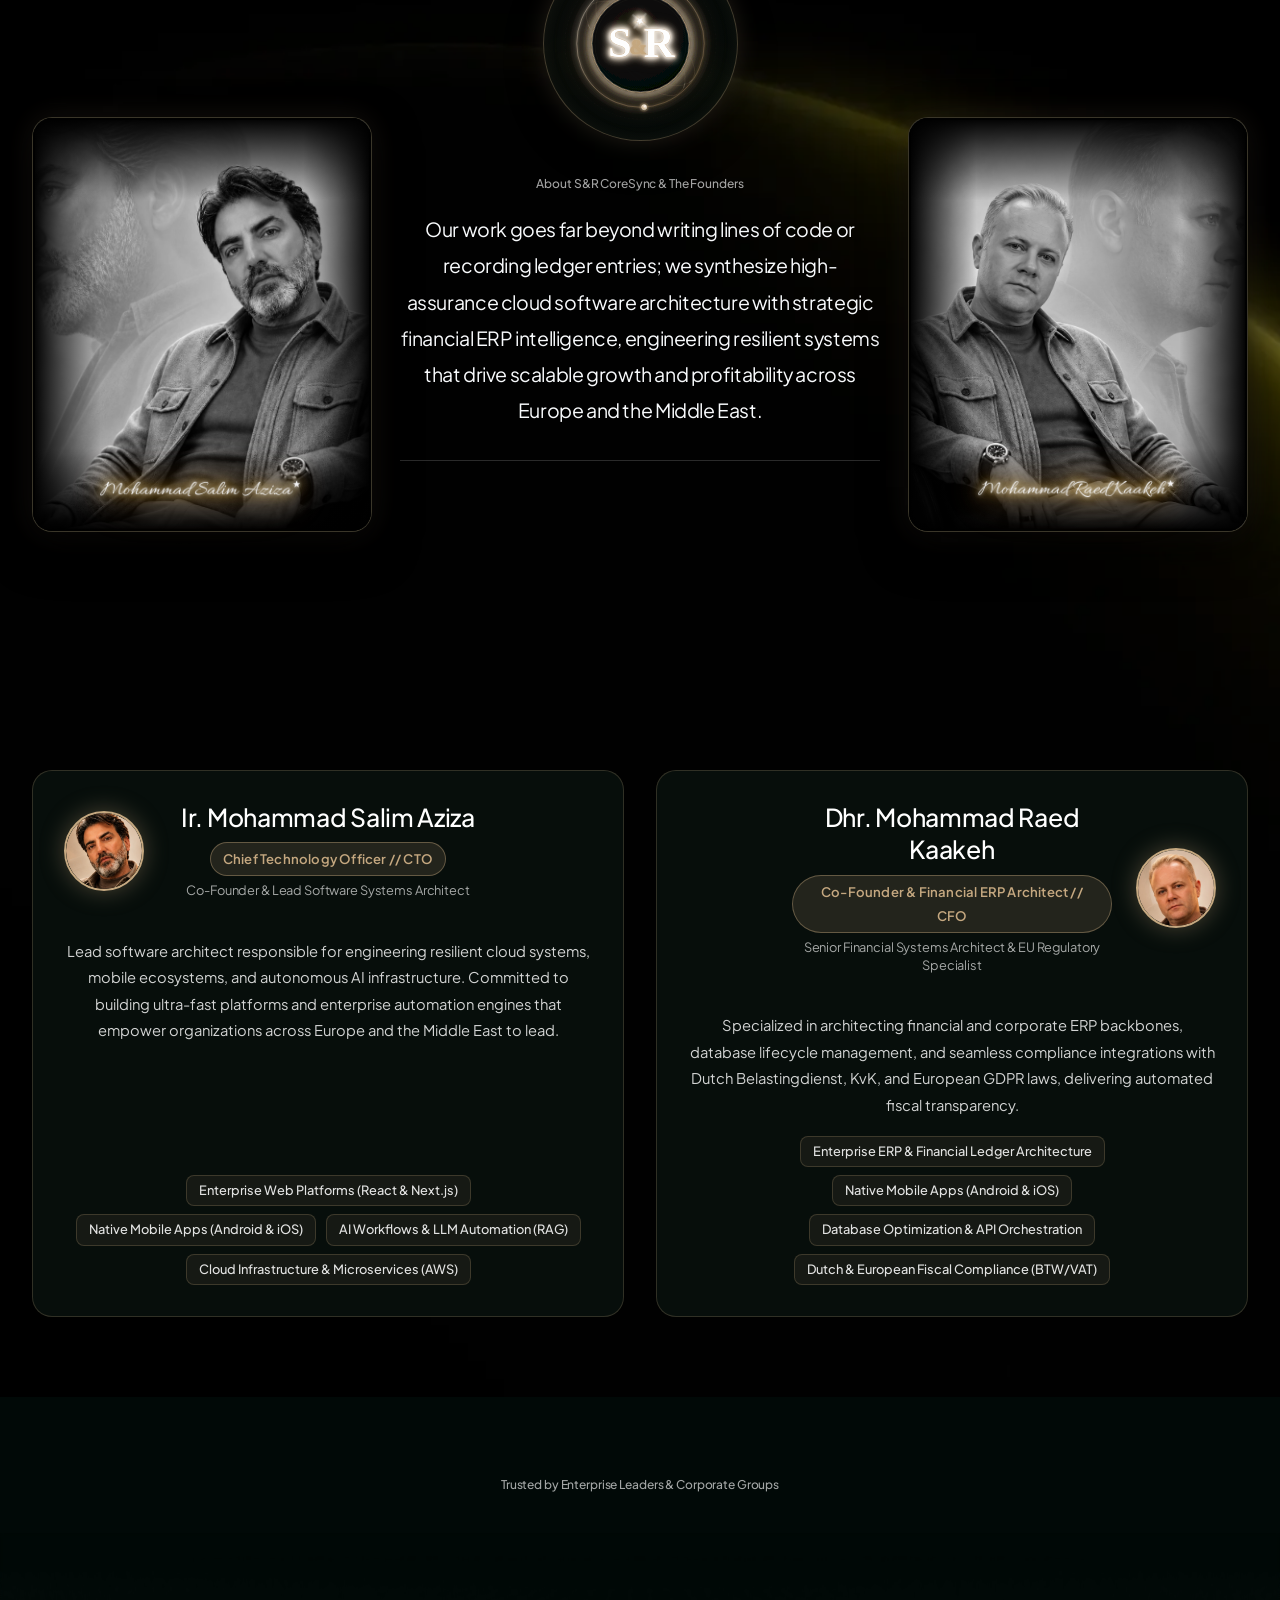
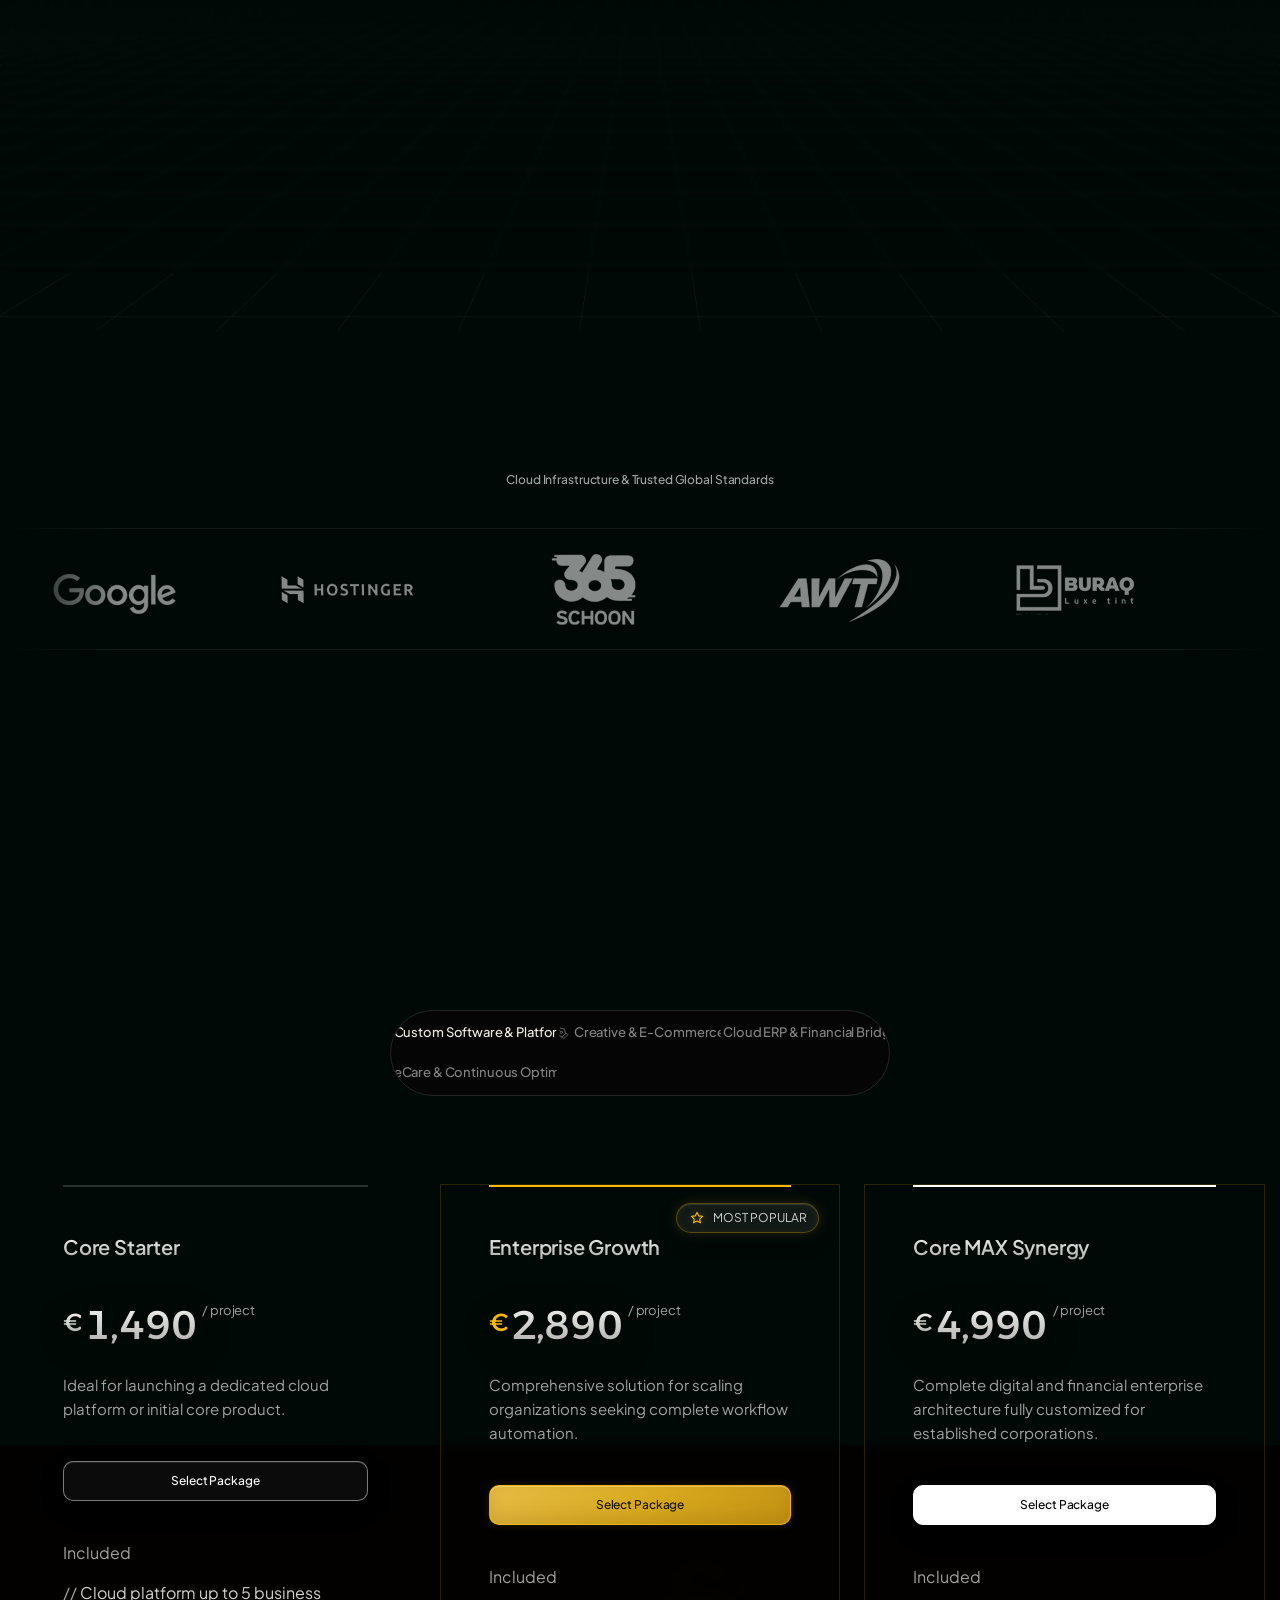
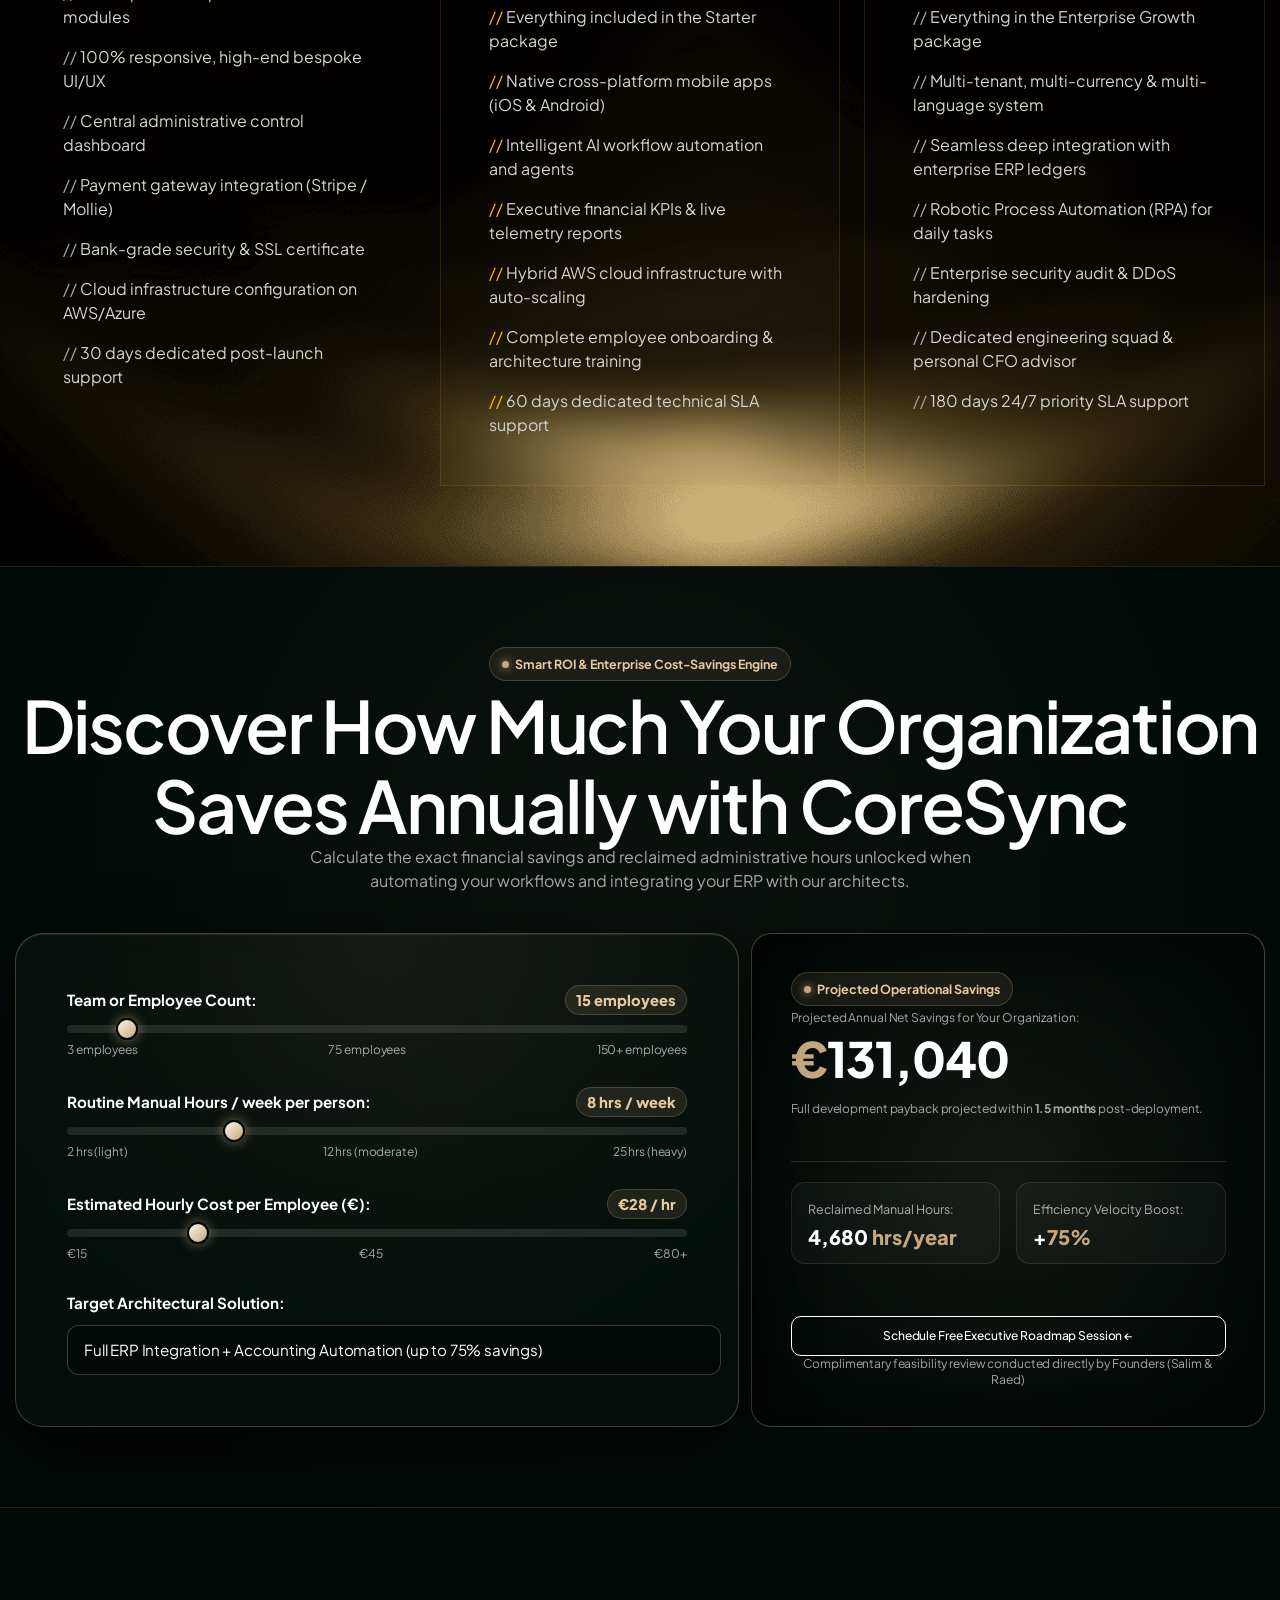
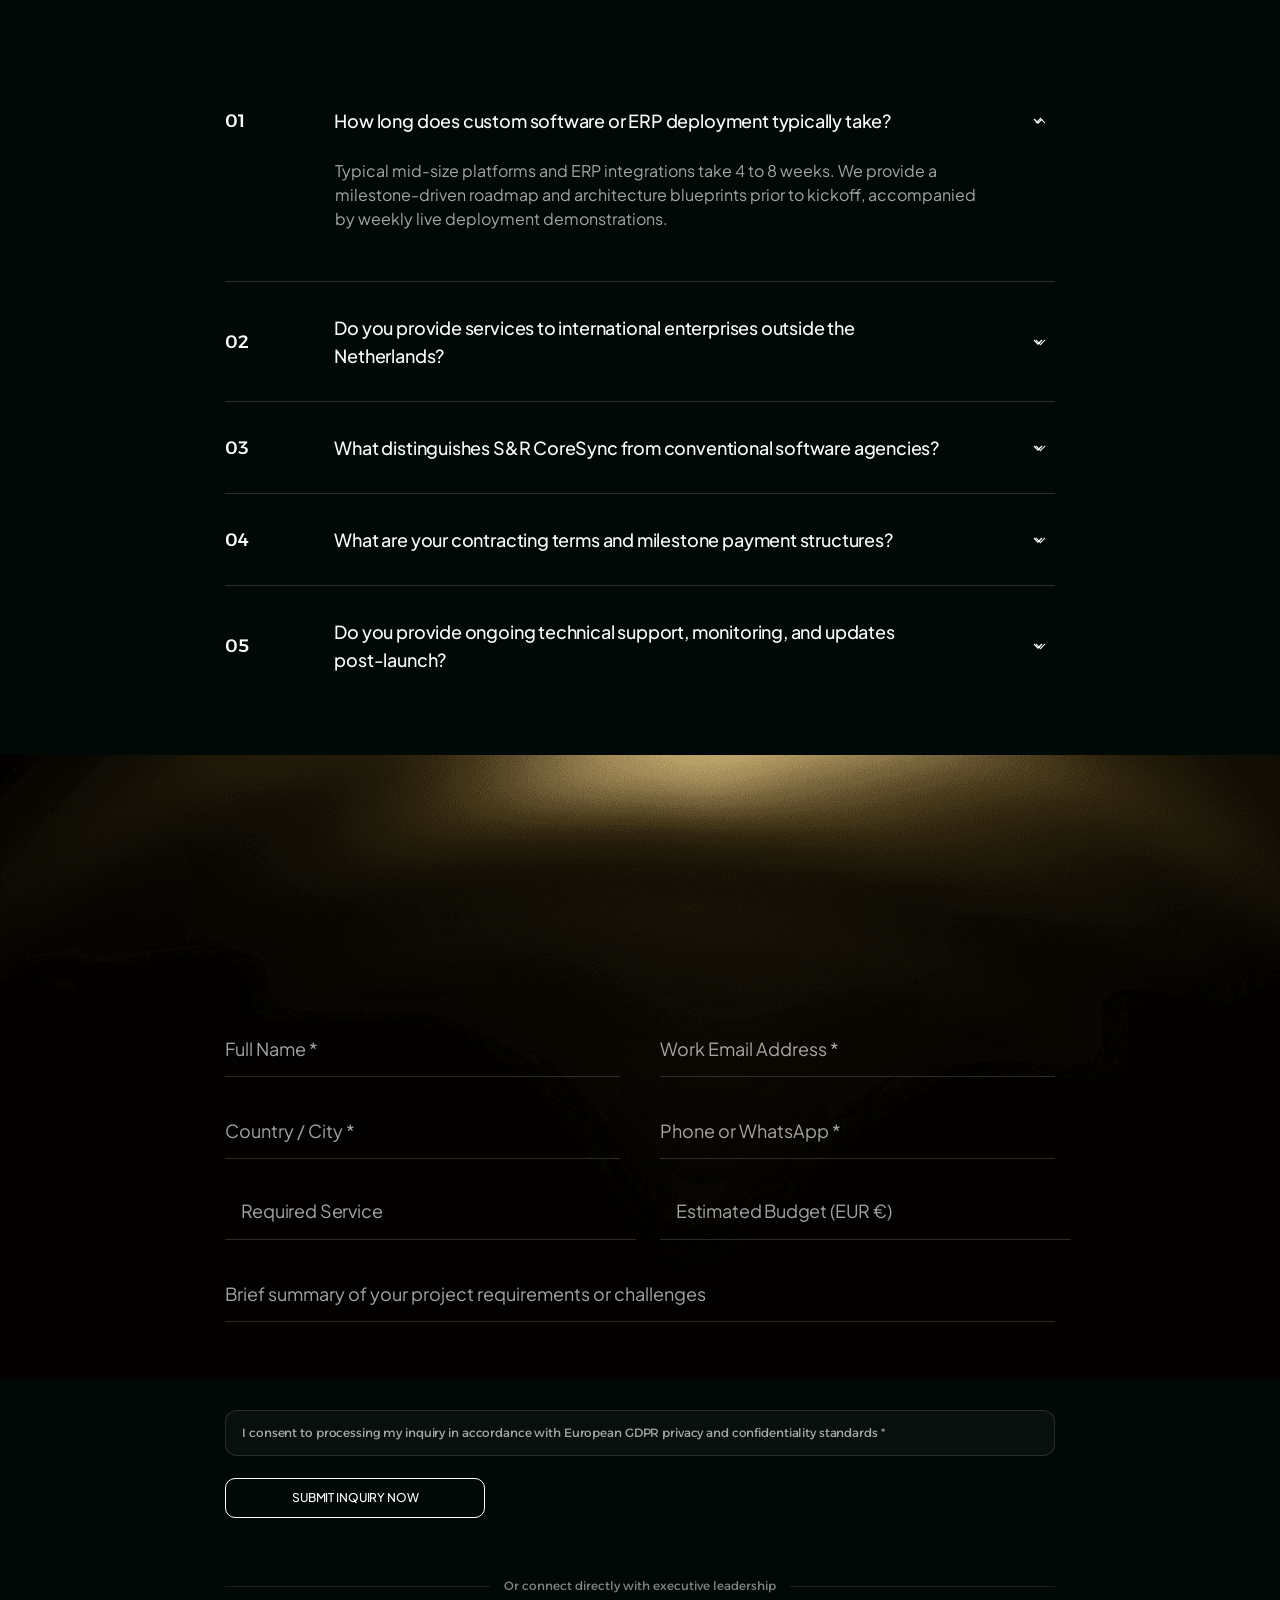
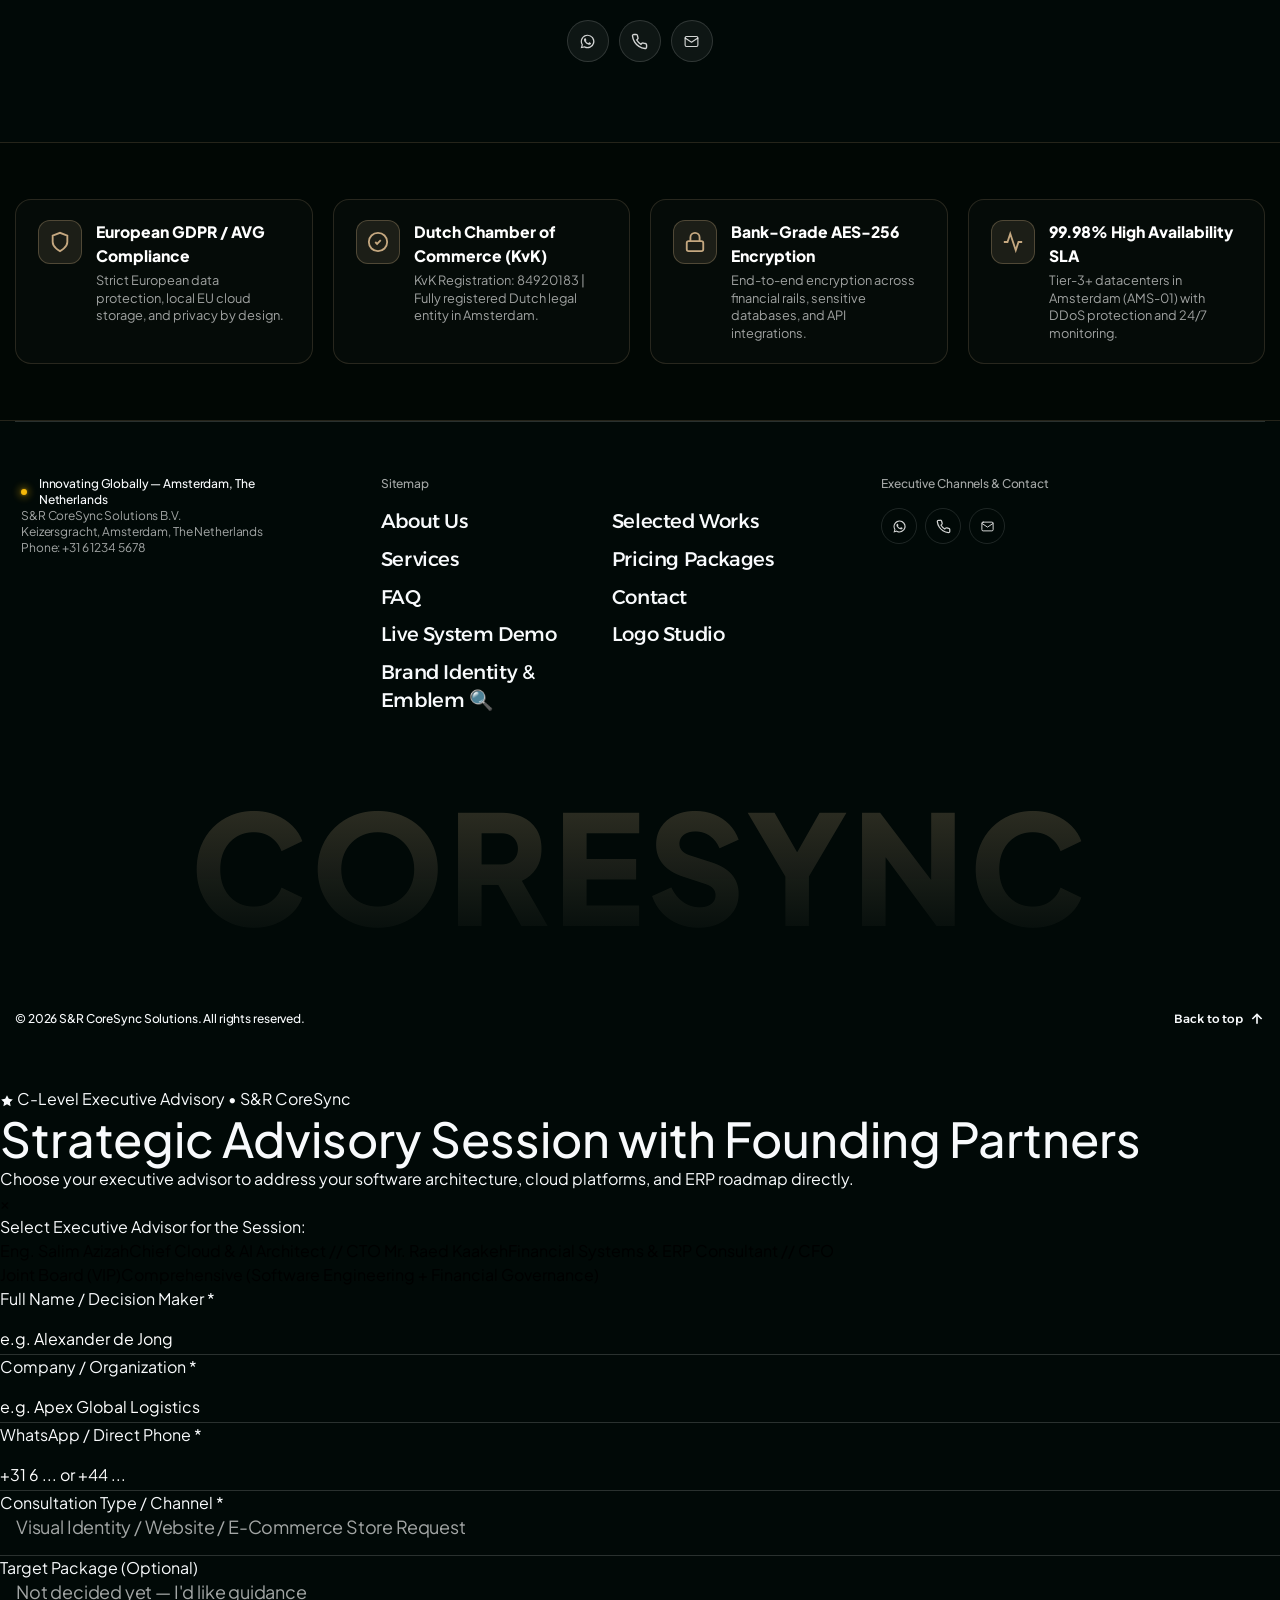
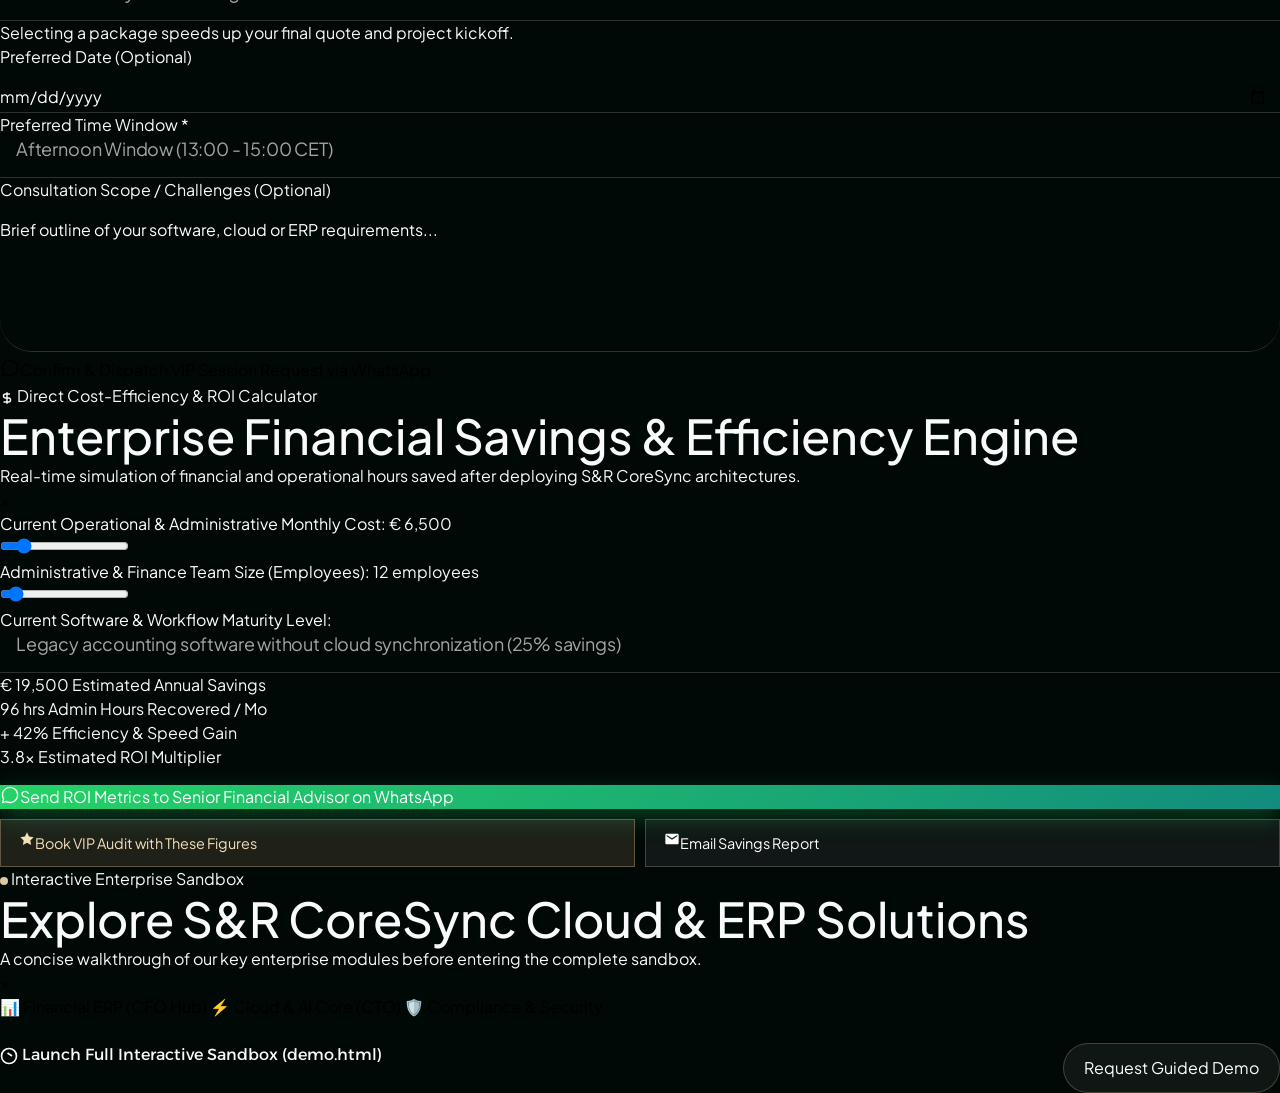
==== commit 4d972da8: "feat: add localized English and Dutch index pages and update main landing page" ====
--- a/en/index.html
+++ b/en/index.html
@@ -4417,6 +4417,40 @@
                                     </p>
                                     <h6 class="info__name text-body-1 letter-space--1"><span class="client-name">Klaus Weber</span><span class="client-flag" role="img" aria-label="Germany">🇩🇪</span></h6>
                                     <p class="info__duty">OmniVenture GmbH — Frankfurt</p>
+                                </div>
+                            </div>
+                        </div>
+                    </div>
+
+                    <!-- Review 4: Elena Rossi – Luxury E-Commerce & Payment Integration -->
+                    <div class="swiper-slide">
+                        <div class="testimonial-v01">
+                            <span class="tes-mark tes-mark--open" aria-hidden="true"></span>
+                            <p class="tes-text text-body-1">Our e-store design and iDEAL + Apple Pay integration doubled our Dutch sales within 2 months. Lightning-fast checkout and flawless UX from day one.</p>
+                            <div class="tes-author">
+                                <div class="author_info">
+                                    <p class="tes-rating" role="img" aria-label="Rating 5 out of 5">
+                                        <svg viewBox="0 0 152 24" aria-hidden="true" width="120" height="19"><use href="#tes-star"/><use href="#tes-star" x="32"/><use href="#tes-star" x="64"/><use href="#tes-star" x="96"/><use href="#tes-star" x="128"/></svg>
+                                    </p>
+                                    <h6 class="info__name text-body-1 letter-space--1"><span class="client-name">Elena Rossi</span><span class="client-flag" role="img" aria-label="Netherlands">🇳🇱</span></h6>
+                                    <p class="info__duty">Boutique Aurum — Rotterdam</p>
+                                </div>
+                            </div>
+                        </div>
+                    </div>
+
+                    <!-- Review 5: Dr. Al-Mansour – Luxury Brand Identity -->
+                    <div class="swiper-slide">
+                        <div class="testimonial-v01">
+                            <span class="tes-mark tes-mark--open" aria-hidden="true"></span>
+                            <p class="tes-text text-body-1">Our brand identity and Brand Book were crafted with the finesse of world-class design houses in London and Milan. It won investor trust instantly.</p>
+                            <div class="tes-author">
+                                <div class="author_info">
+                                    <p class="tes-rating" role="img" aria-label="Rating 5 out of 5">
+                                        <svg viewBox="0 0 152 24" aria-hidden="true" width="120" height="19"><use href="#tes-star"/><use href="#tes-star" x="32"/><use href="#tes-star" x="64"/><use href="#tes-star" x="96"/><use href="#tes-star" x="128"/></svg>
+                                    </p>
+                                    <h6 class="info__name text-body-1 letter-space--1"><span class="client-name">Dr. Tariq Al-Mansour</span><span class="client-flag" role="img" aria-label="UAE / Netherlands">🇦🇪</span></h6>
+                                    <p class="info__duty">Aurelia Luxury Atelier — Den Haag</p>
                                 </div>
                             </div>
                         </div>
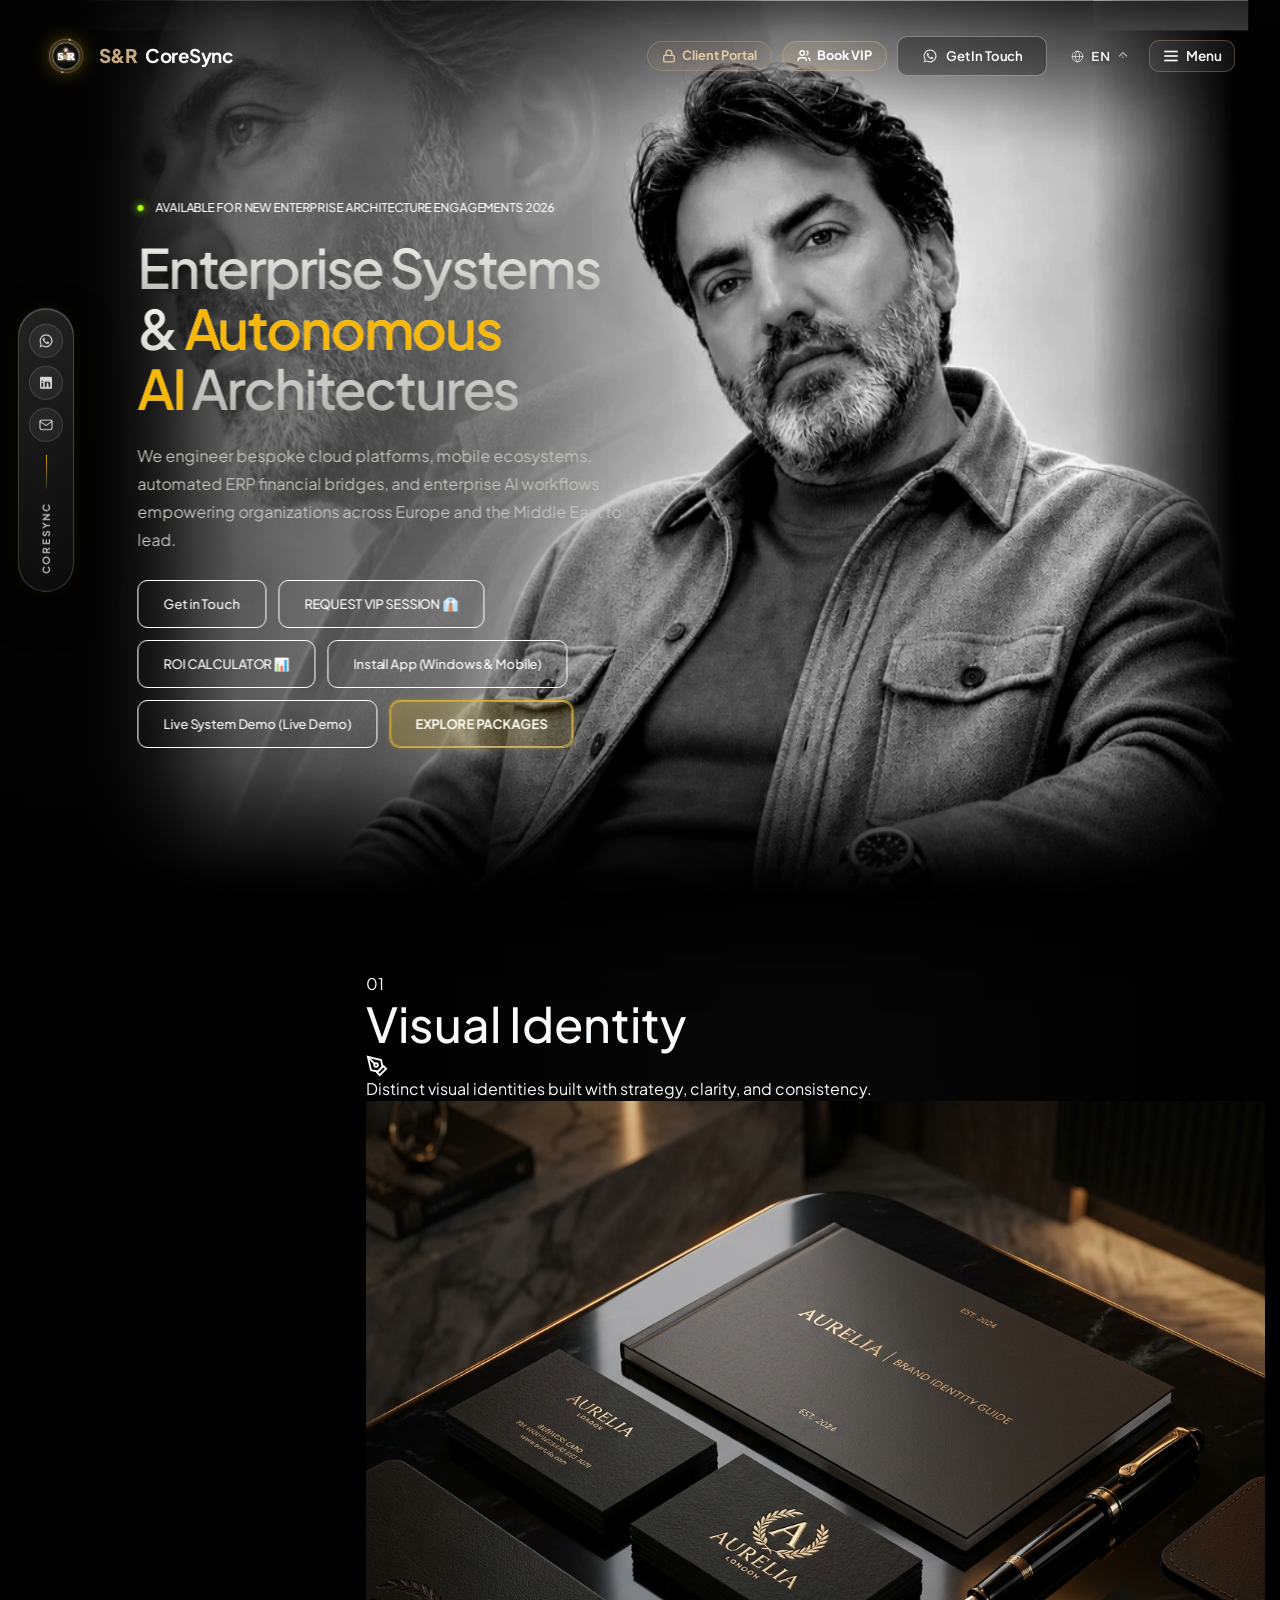
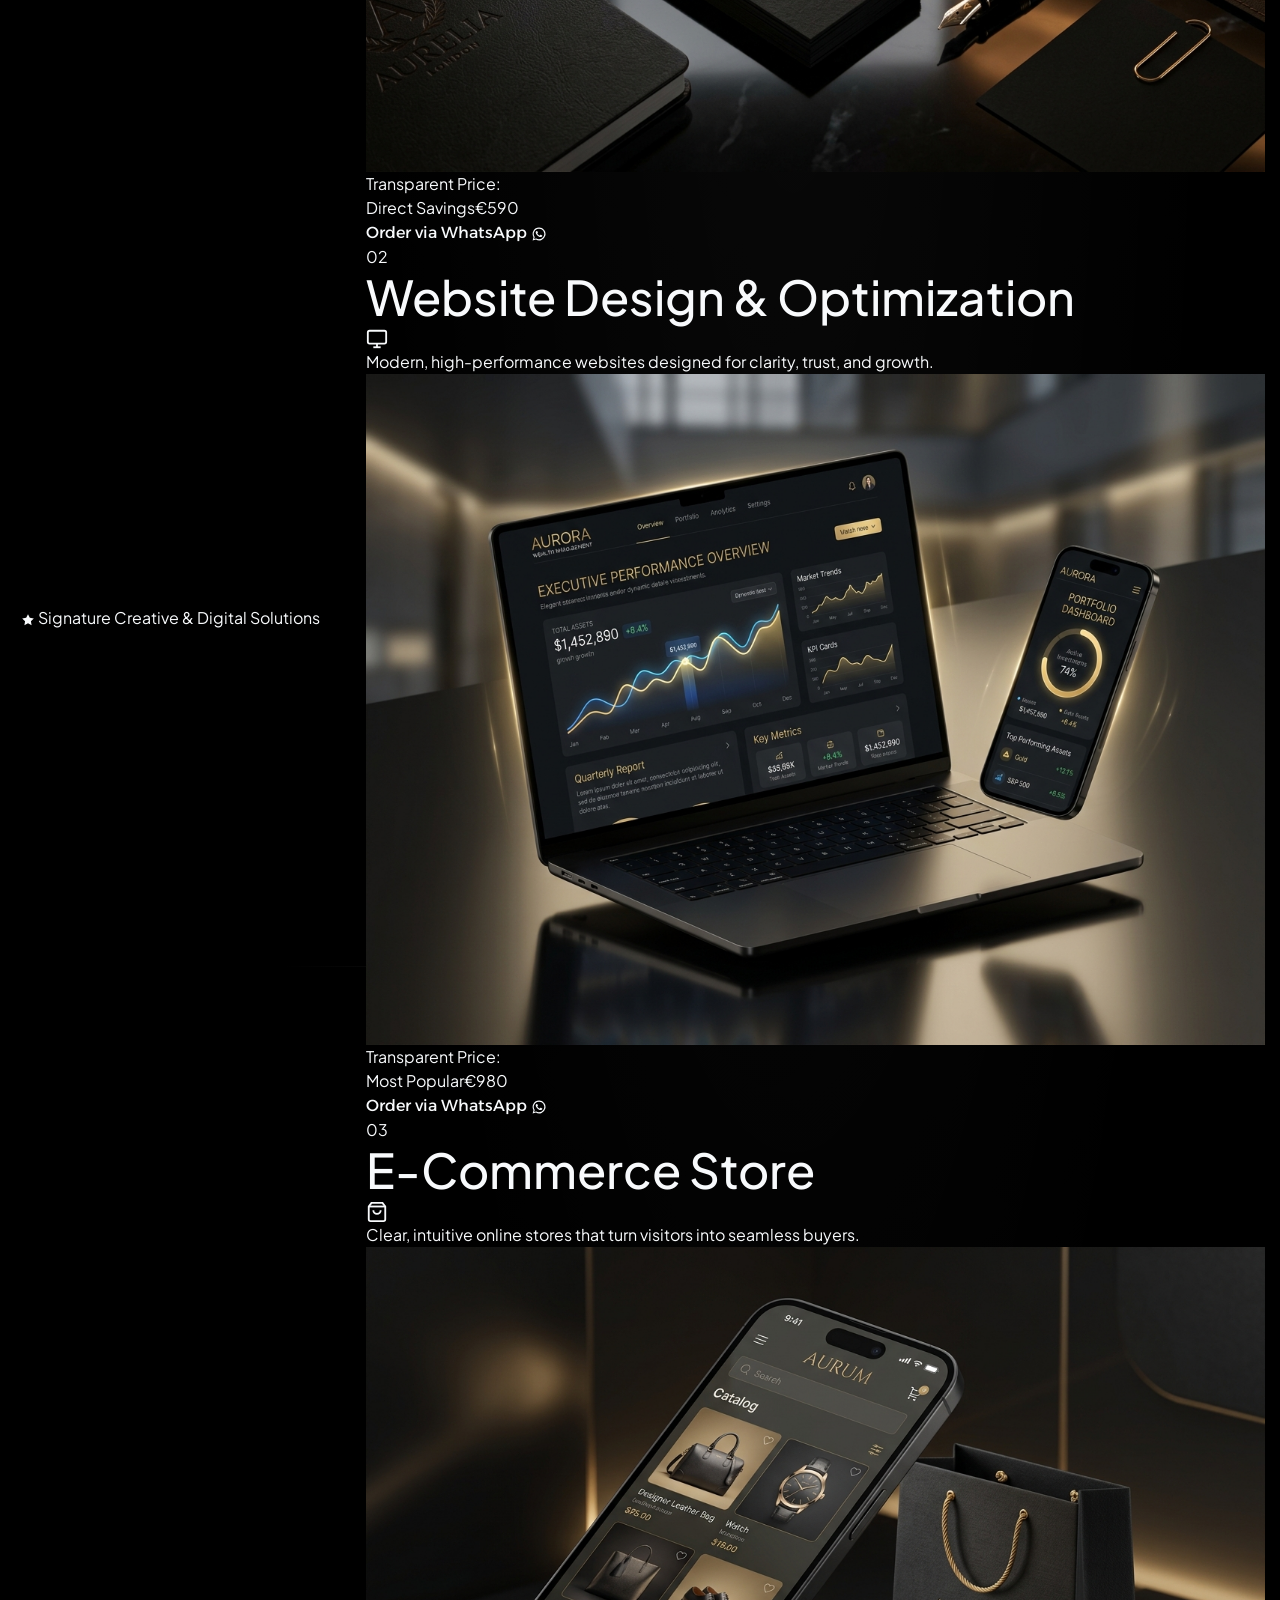
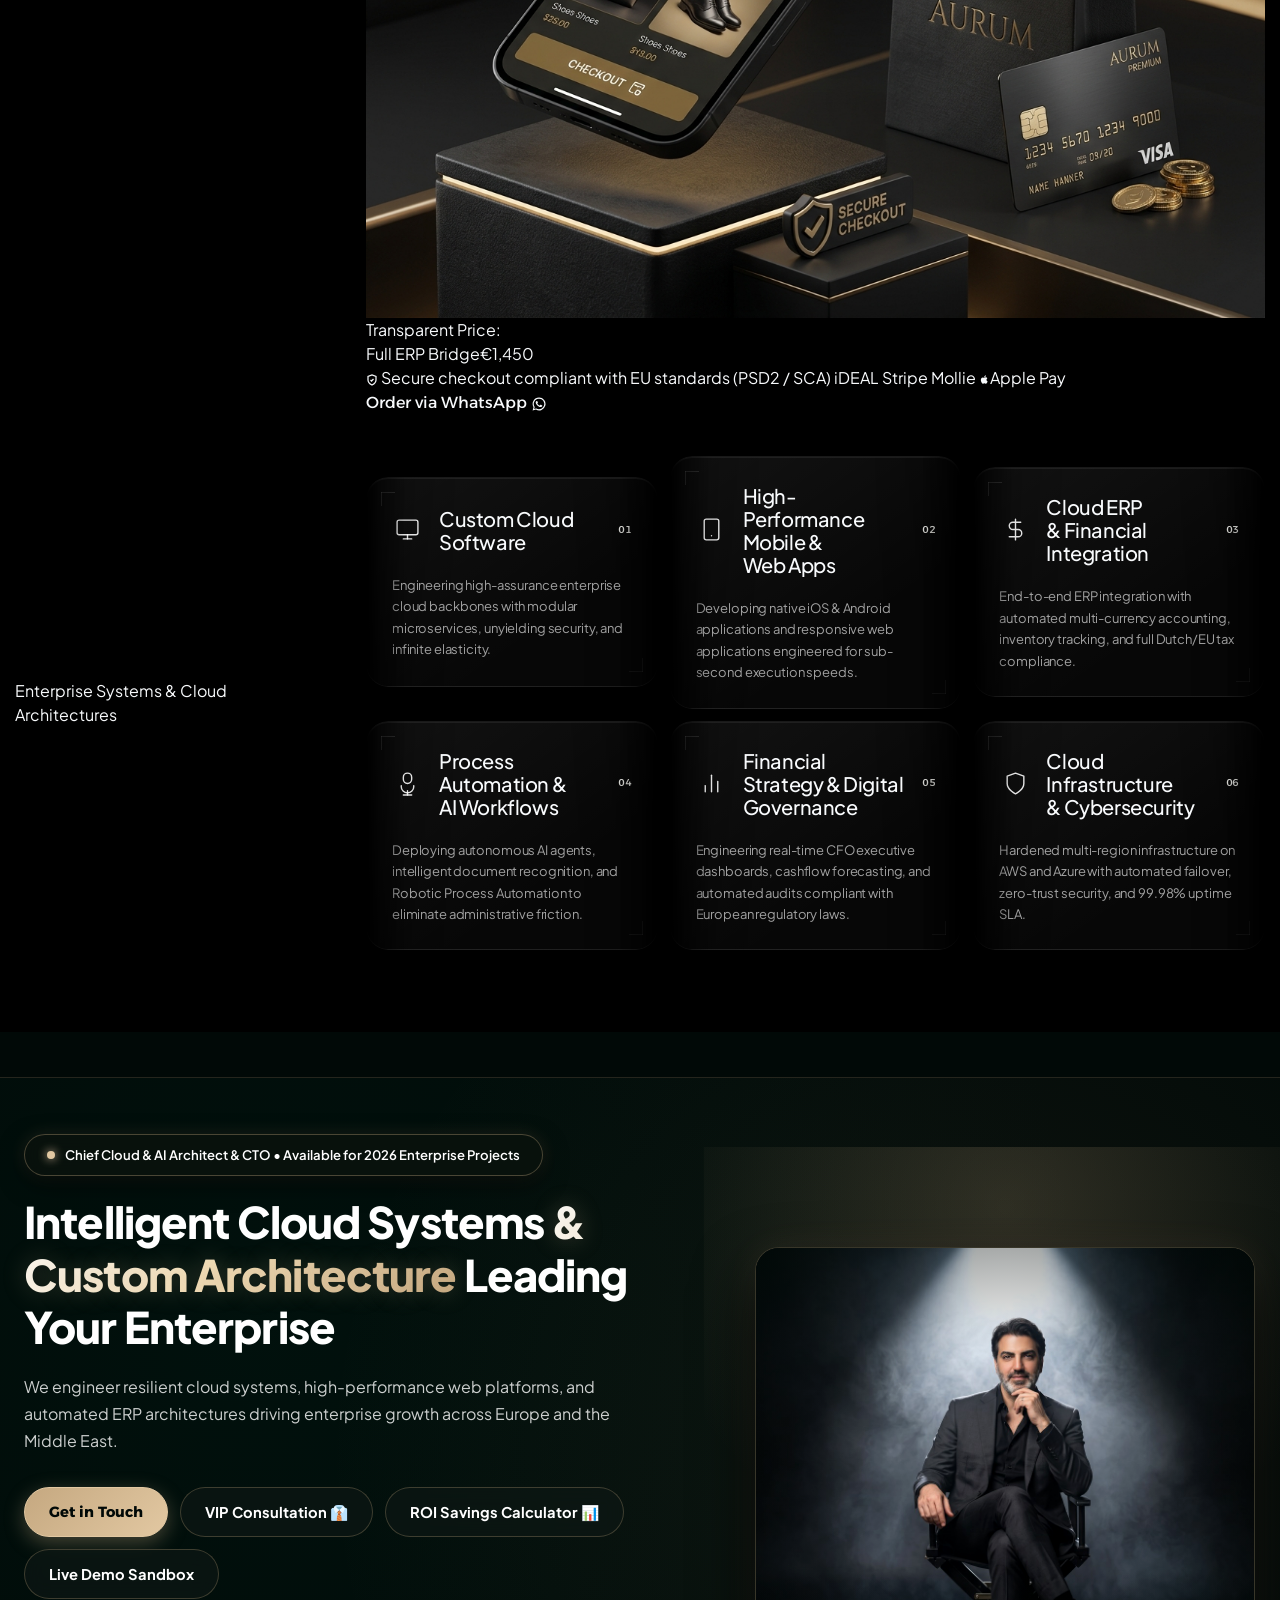
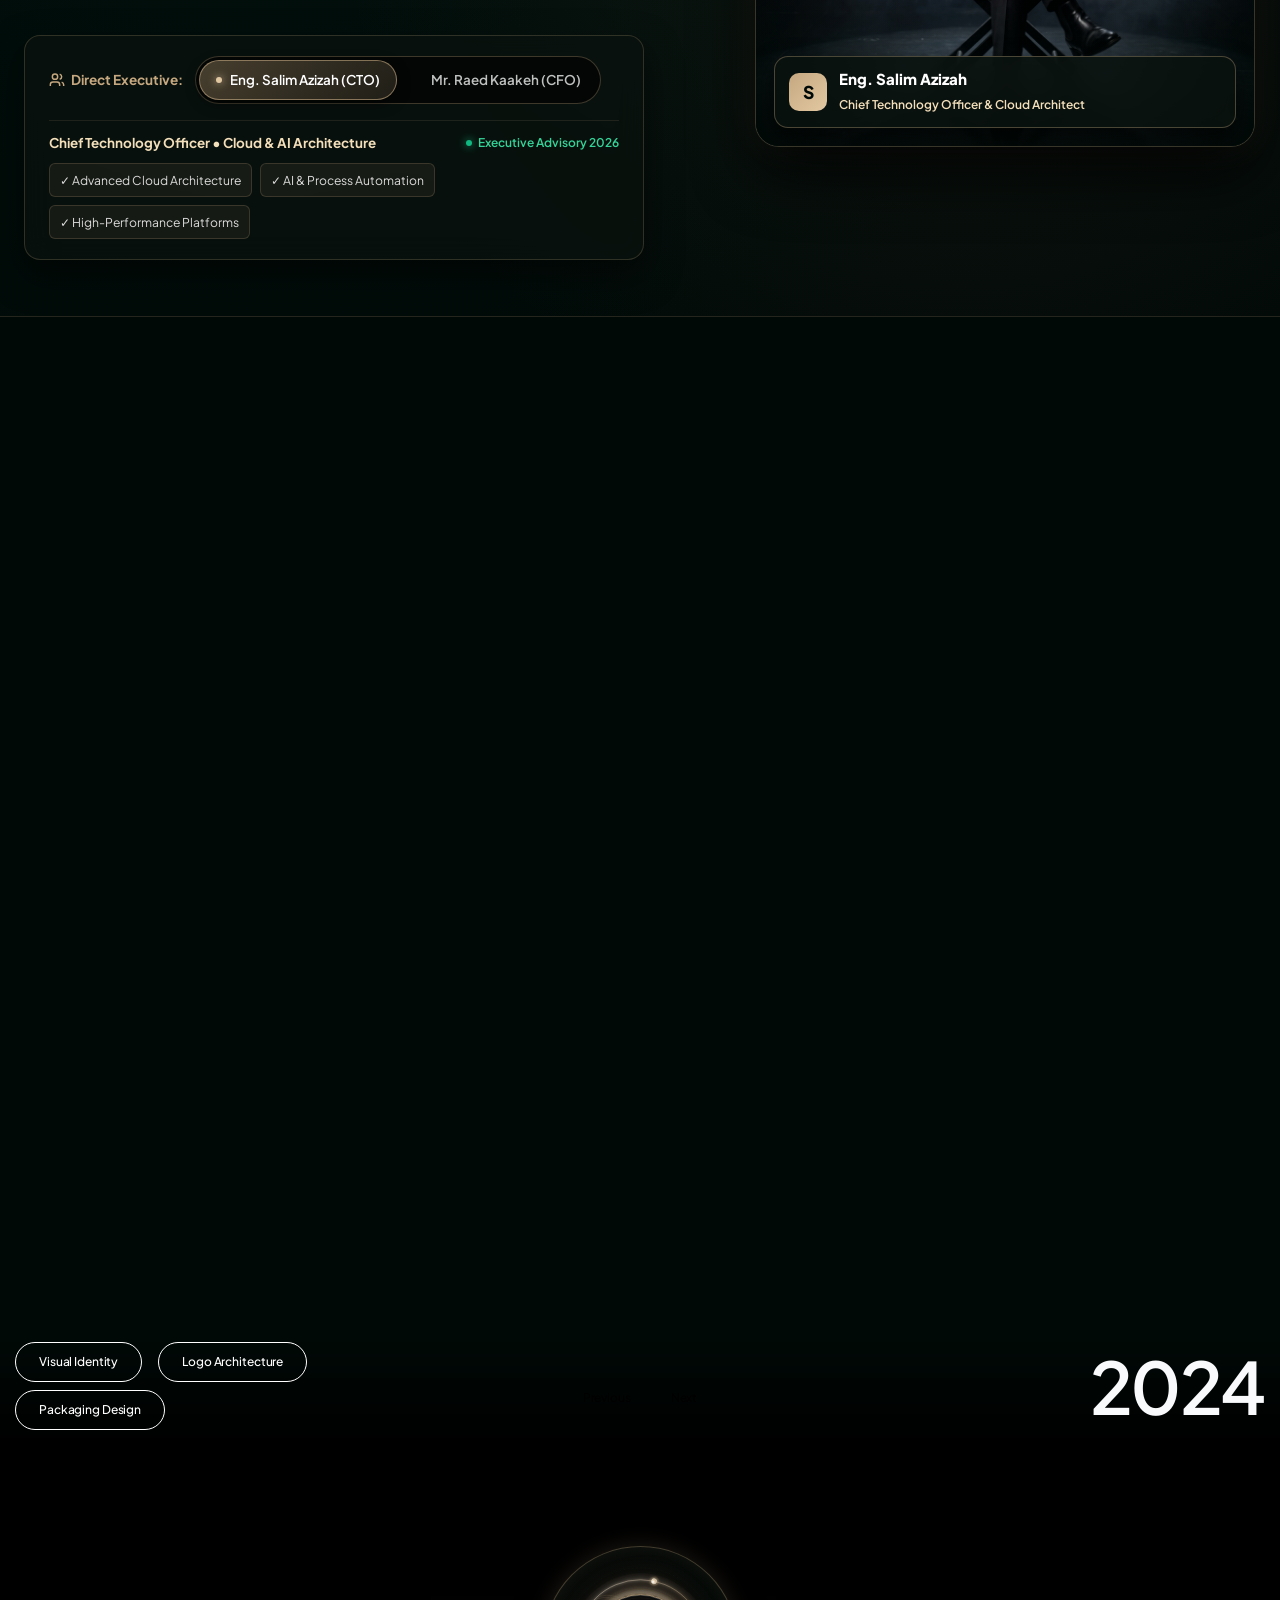
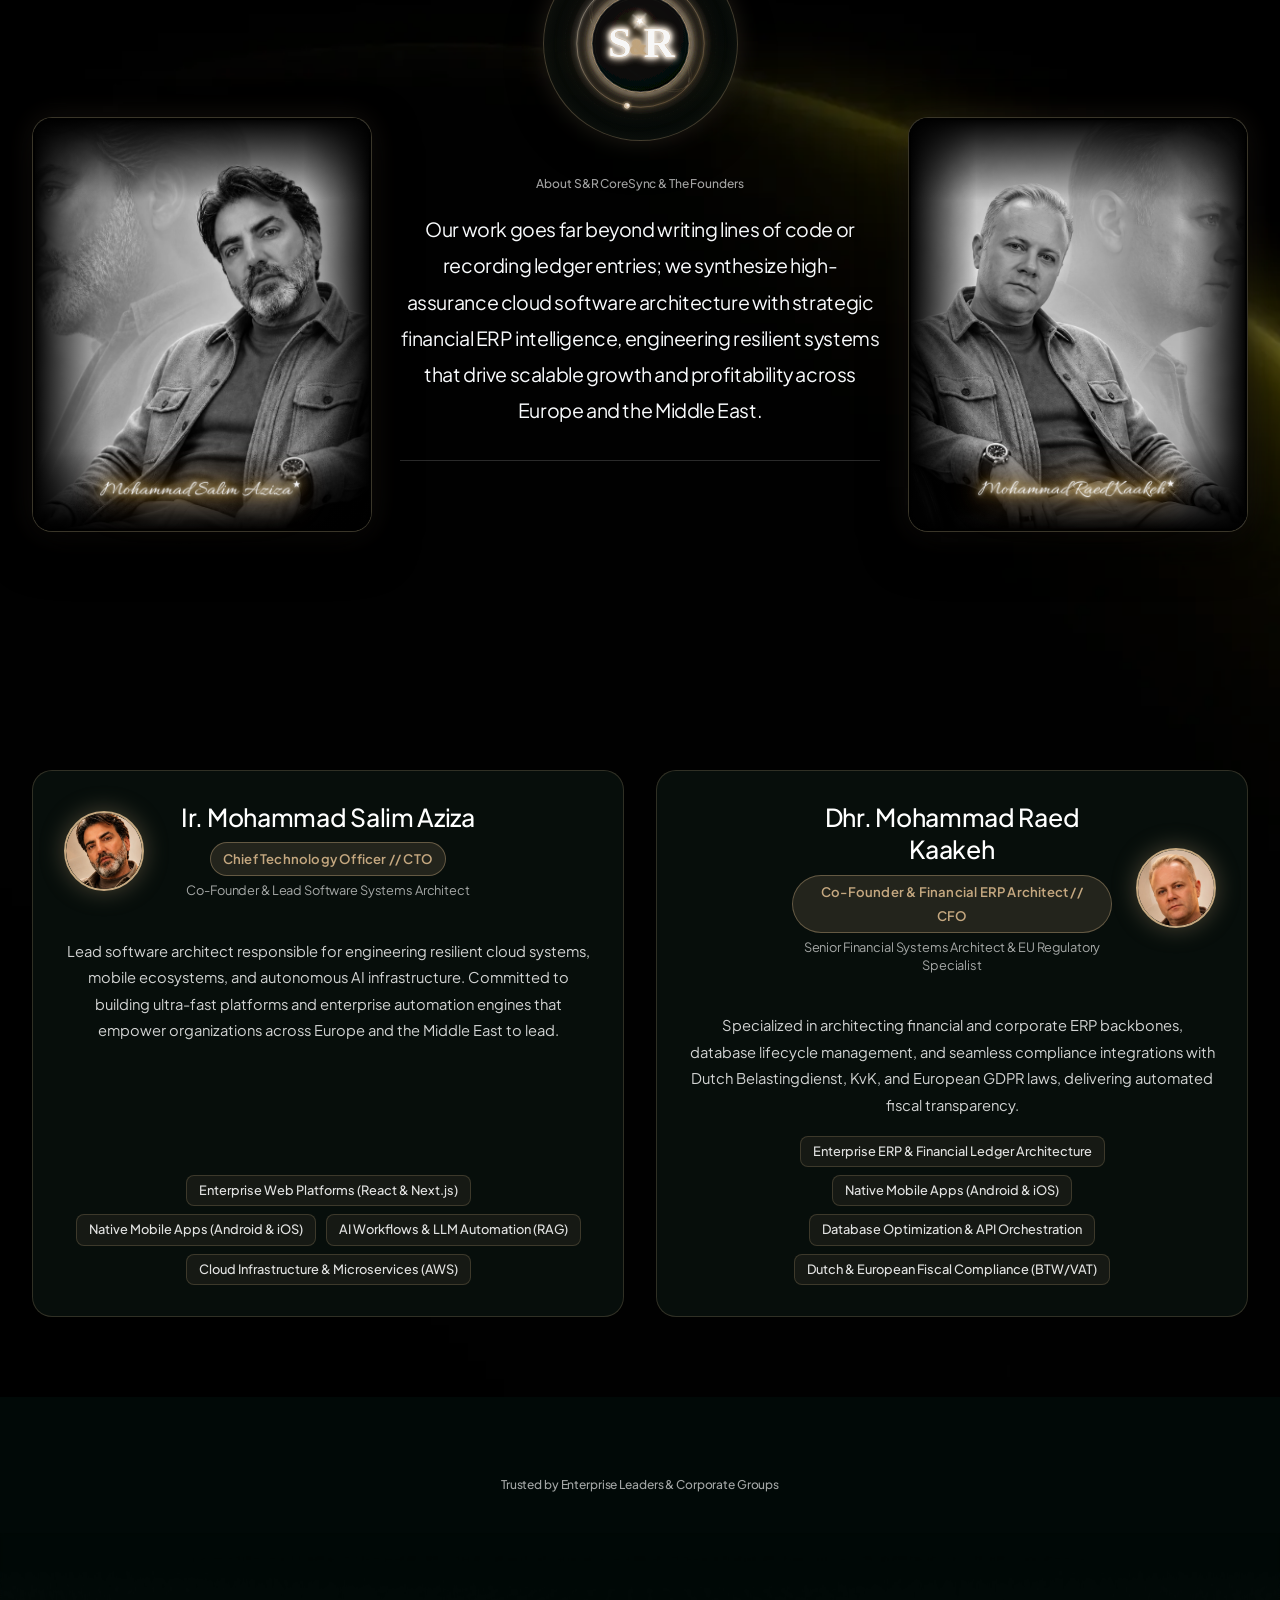
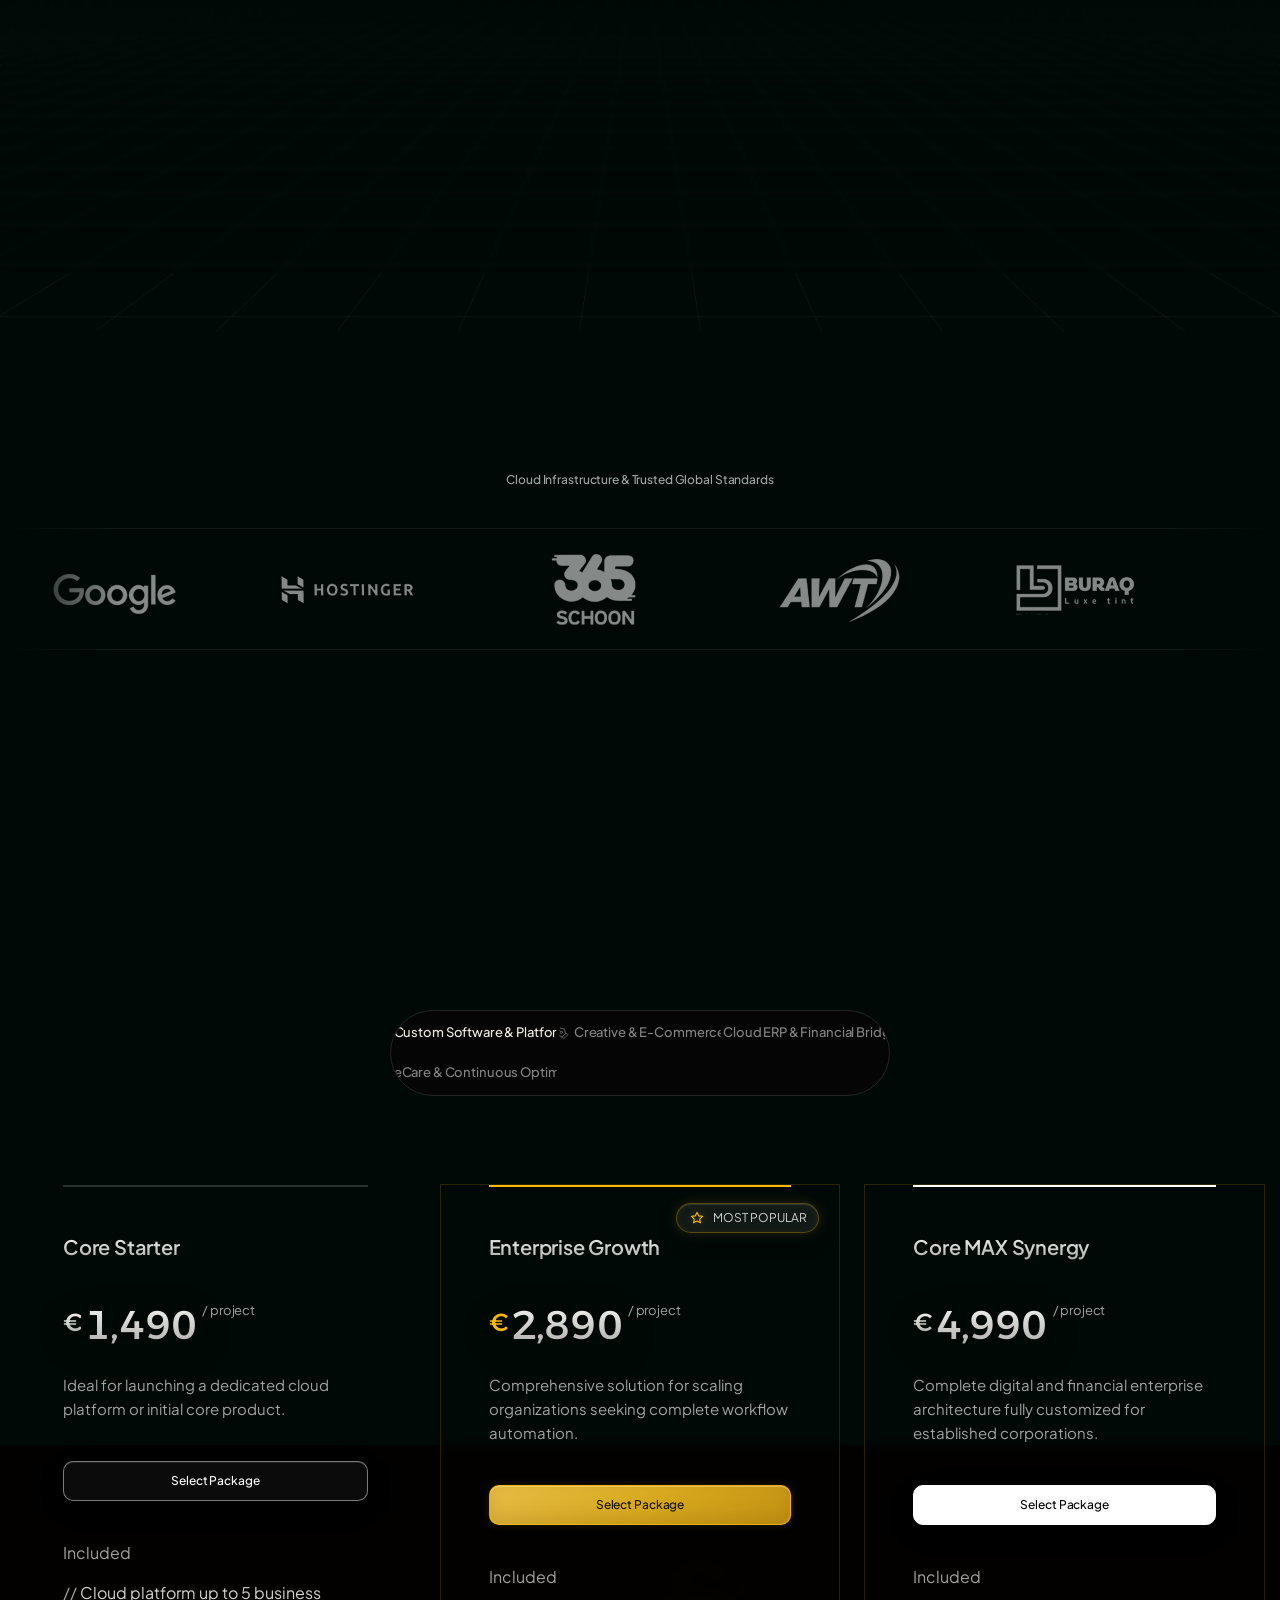
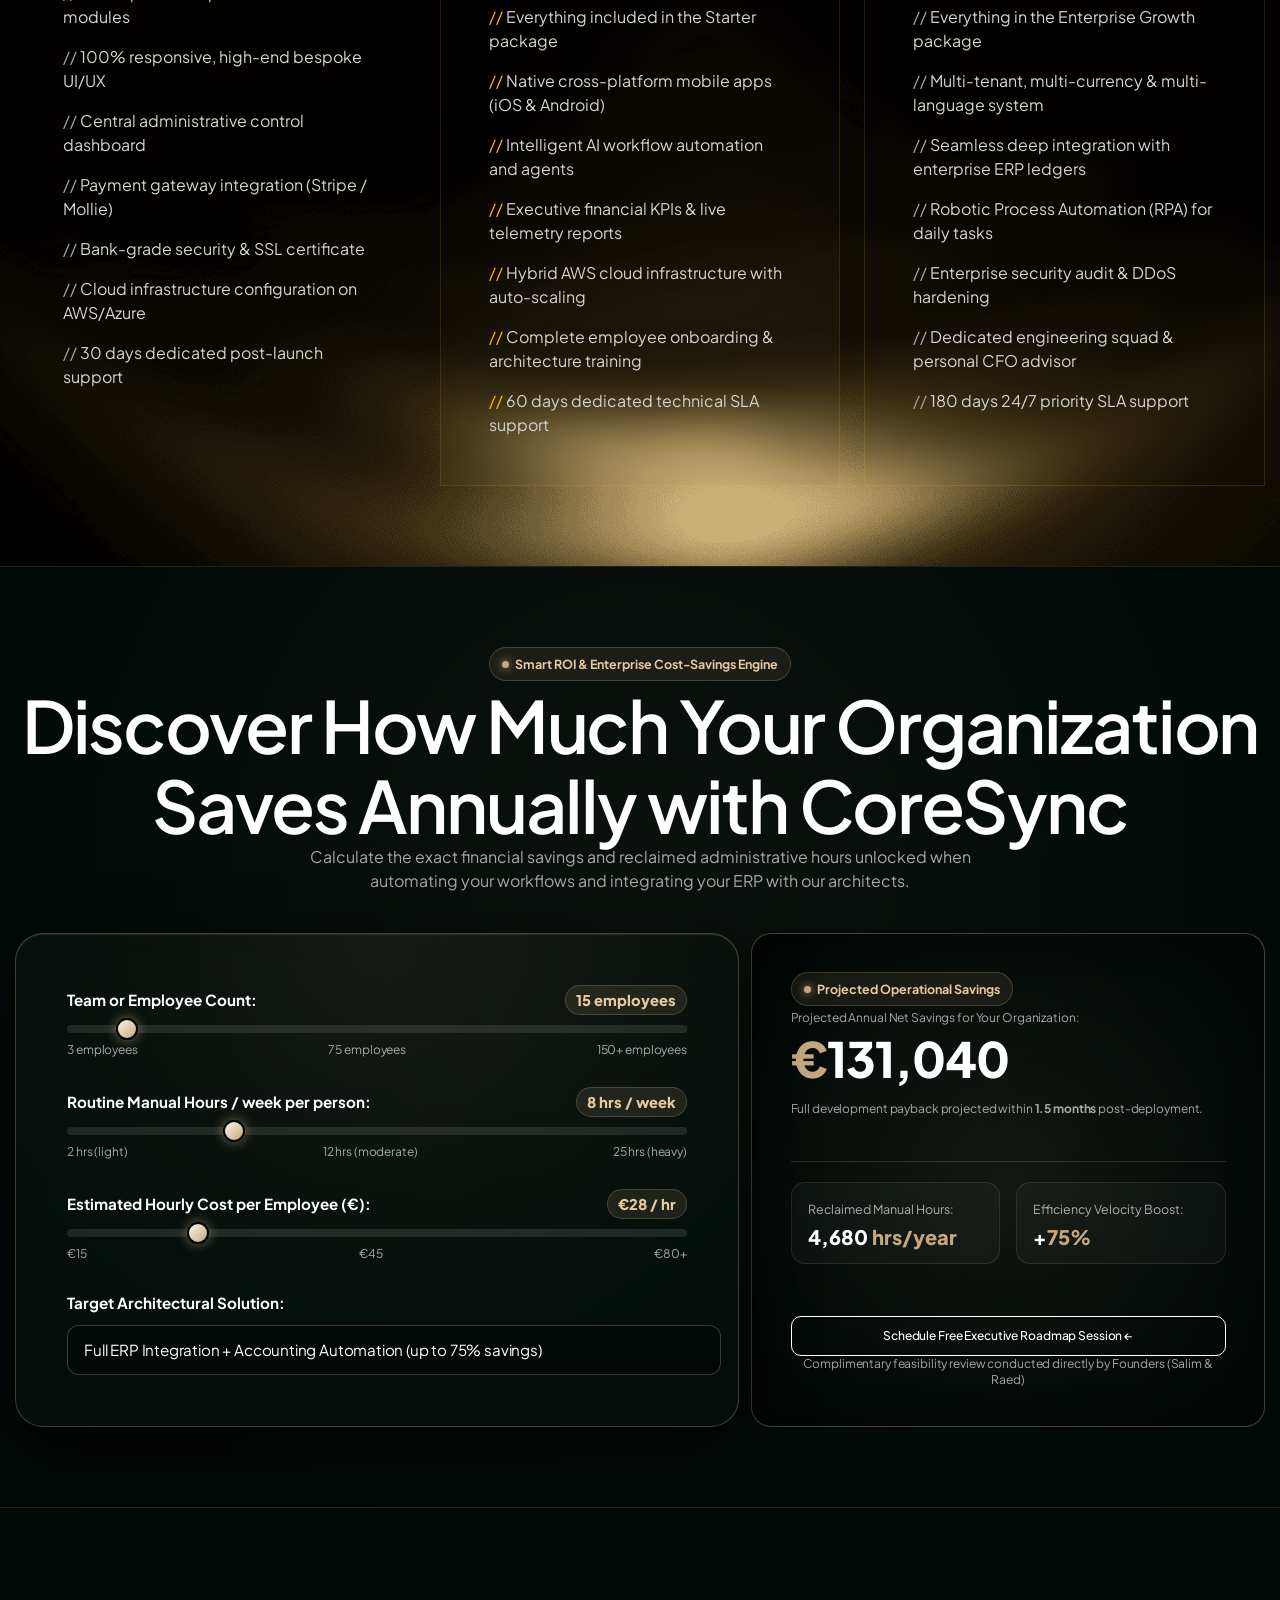
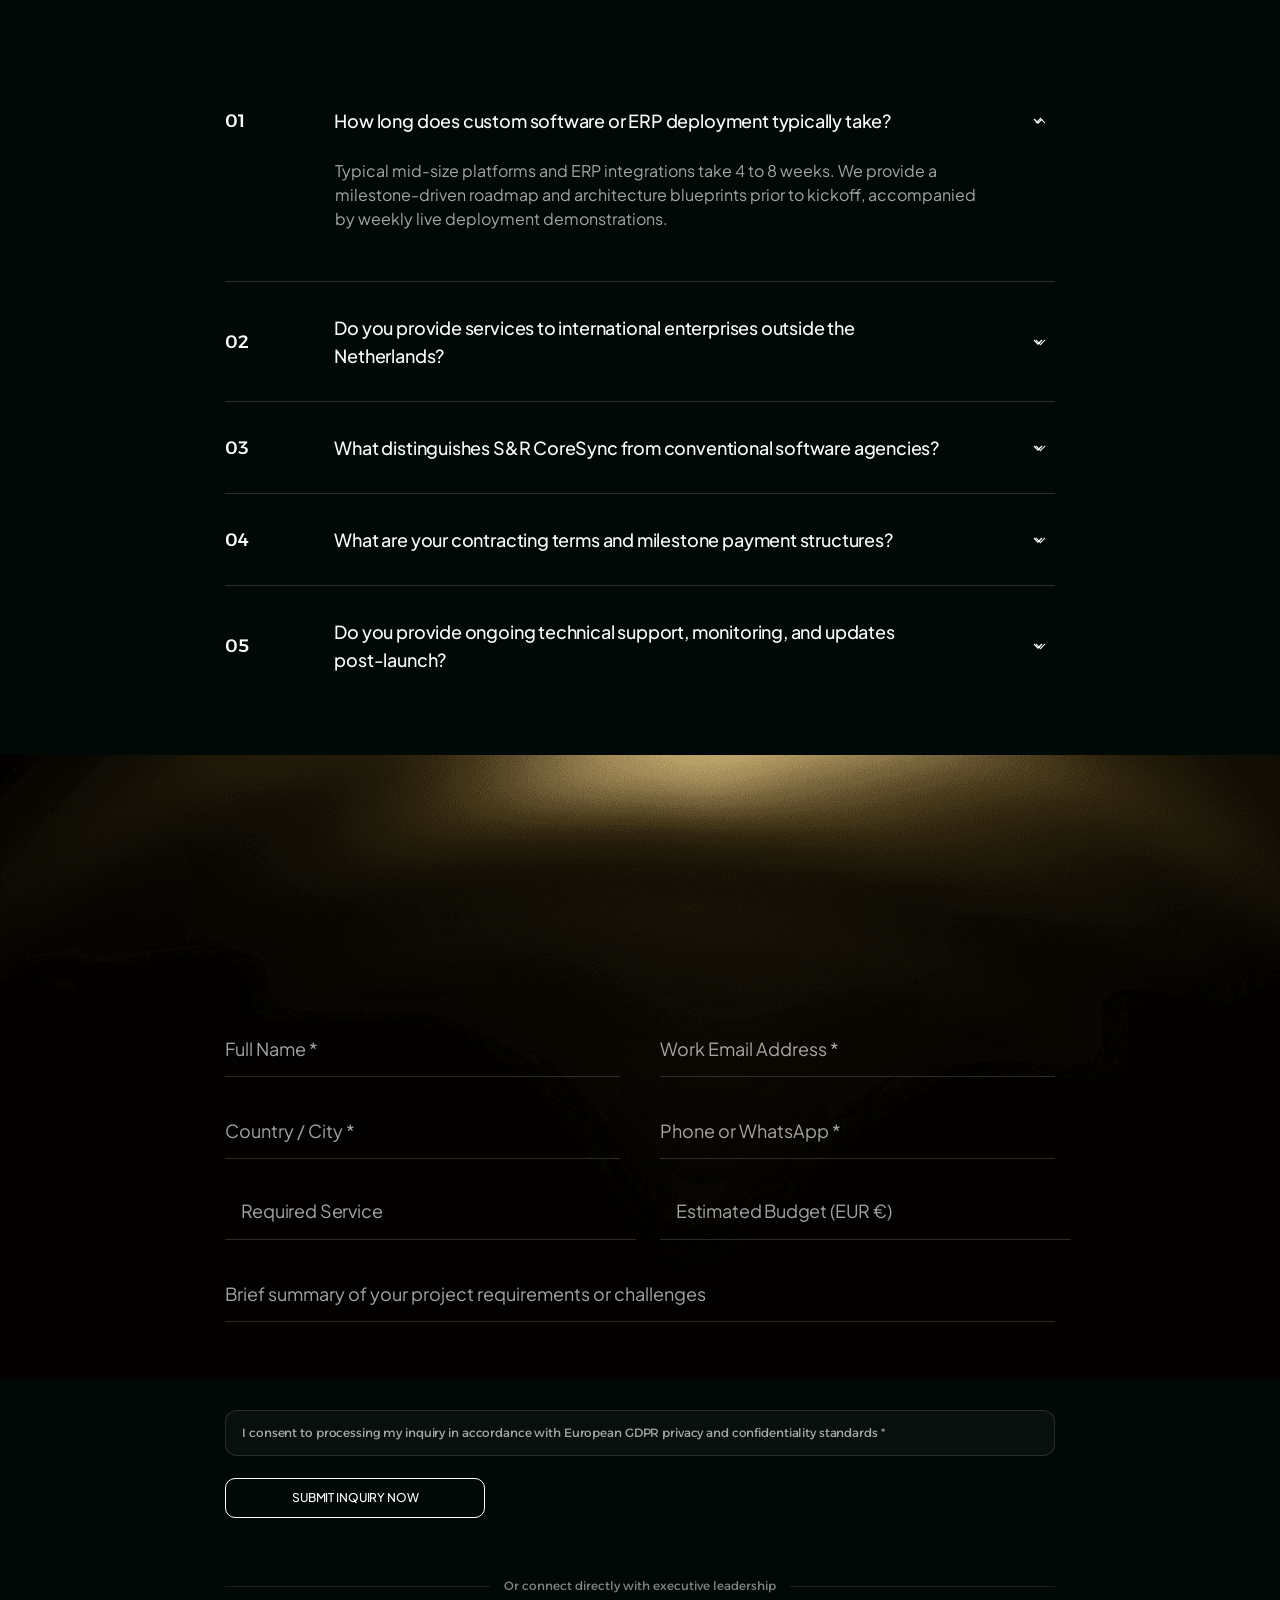
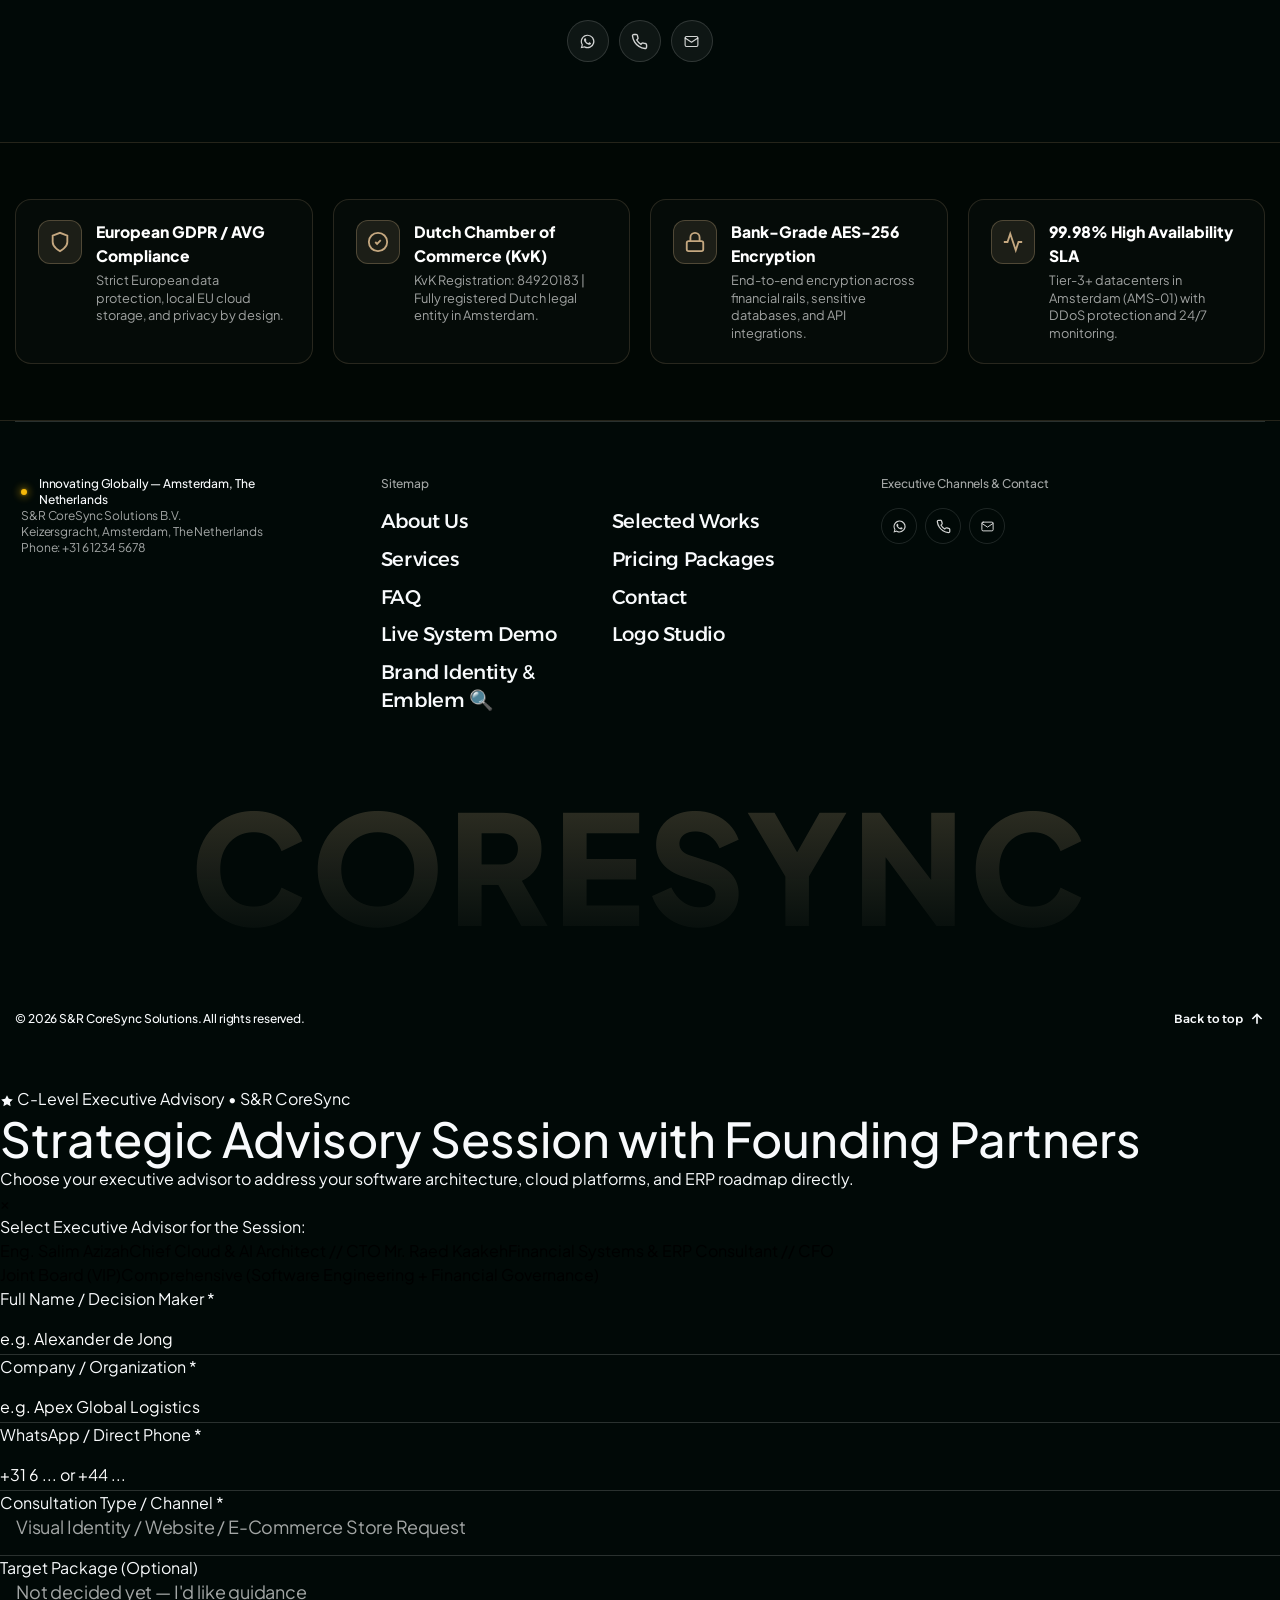
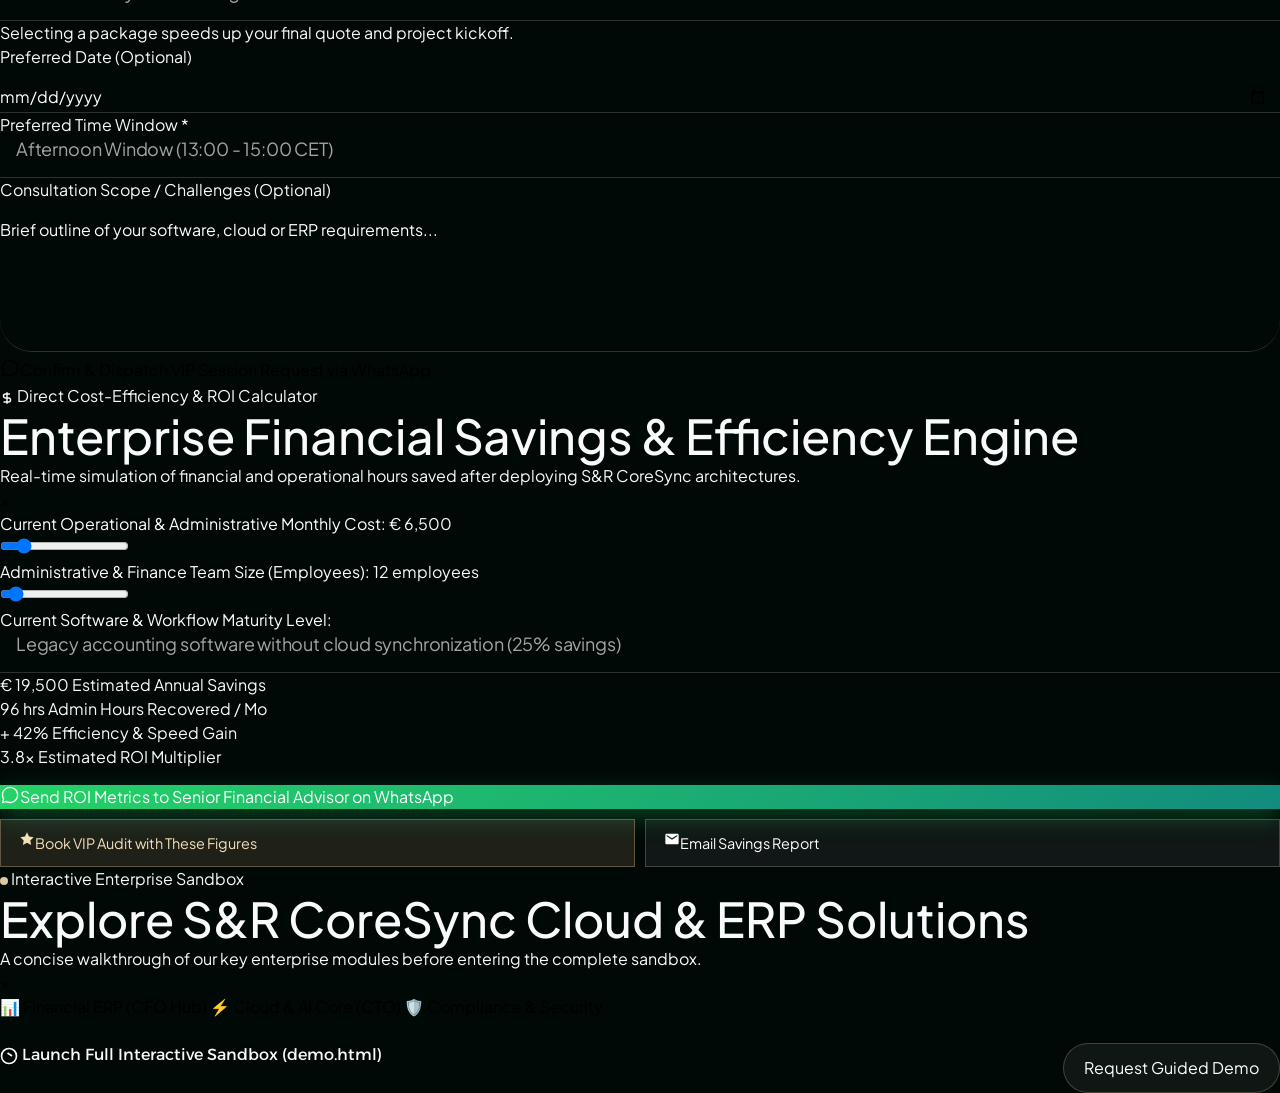
==== commit 69b89696: "feat: add localized Dutch and English landing page index files for S&R CoreSync Solutions" ====
--- a/en/index.html
+++ b/en/index.html
@@ -5973,6 +5973,54 @@
                 if (mediaPanel) mediaPanel.scrollTop = 0;
             }
 
+            // Add dynamic KPIs with counter-up animation
+            const kpiConv = document.getElementById('projectModalKpiConversion');
+            const kpiSpeed = document.getElementById('projectModalKpiSpeed');
+            const kpiSales = document.getElementById('projectModalKpiSales');
+            
+            const animateValue = (obj, start, end, duration, suffix = '') => {
+                if (!obj) return;
+                let startTimestamp = null;
+                const step = (timestamp) => {
+                    if (!startTimestamp) startTimestamp = timestamp;
+                    const progress = Math.min((timestamp - startTimestamp) / duration, 1);
+                    obj.textContent = Math.floor(progress * (end - start) + start) + suffix;
+                    if (progress < 1) {
+                        window.requestAnimationFrame(step);
+                    } else {
+                        obj.textContent = (end % 1 === 0 ? end : end.toFixed(1)) + suffix;
+                    }
+                };
+                window.requestAnimationFrame(step);
+            };
+
+            const parseAndAnimate = (el, strValue) => {
+                if(!el) return;
+                if(!strValue) {
+                    el.textContent = '—';
+                    return;
+                }
+                const numMatch = strValue.match(/([\d\.]+)/);
+                if (numMatch) {
+                    const num = parseFloat(numMatch[1]);
+                    const suffix = strValue.replace(numMatch[1], '');
+                    animateValue(el, 0, num, 1200, suffix);
+                } else {
+                    el.textContent = strValue;
+                }
+            };
+
+            parseAndAnimate(kpiConv, p.kpiConversion || '+142%');
+            parseAndAnimate(kpiSpeed, p.kpiSpeed || '0.38s');
+            parseAndAnimate(kpiSales, p.kpiSales || '+3.4x');
+
+            // Add tech pills
+            const techPills = document.getElementById('projectModalTechPills');
+            if (techPills) {
+                const techs = p.techs || ['HTML5', 'CSS3', 'JavaScript'];
+                techPills.innerHTML = techs.map(t => `<span class="project-tech-pill">${t}</span>`).join('');
+            }
+
             const modal = document.getElementById('projectModal');
             if (modal) {
                 modal.classList.add('active');
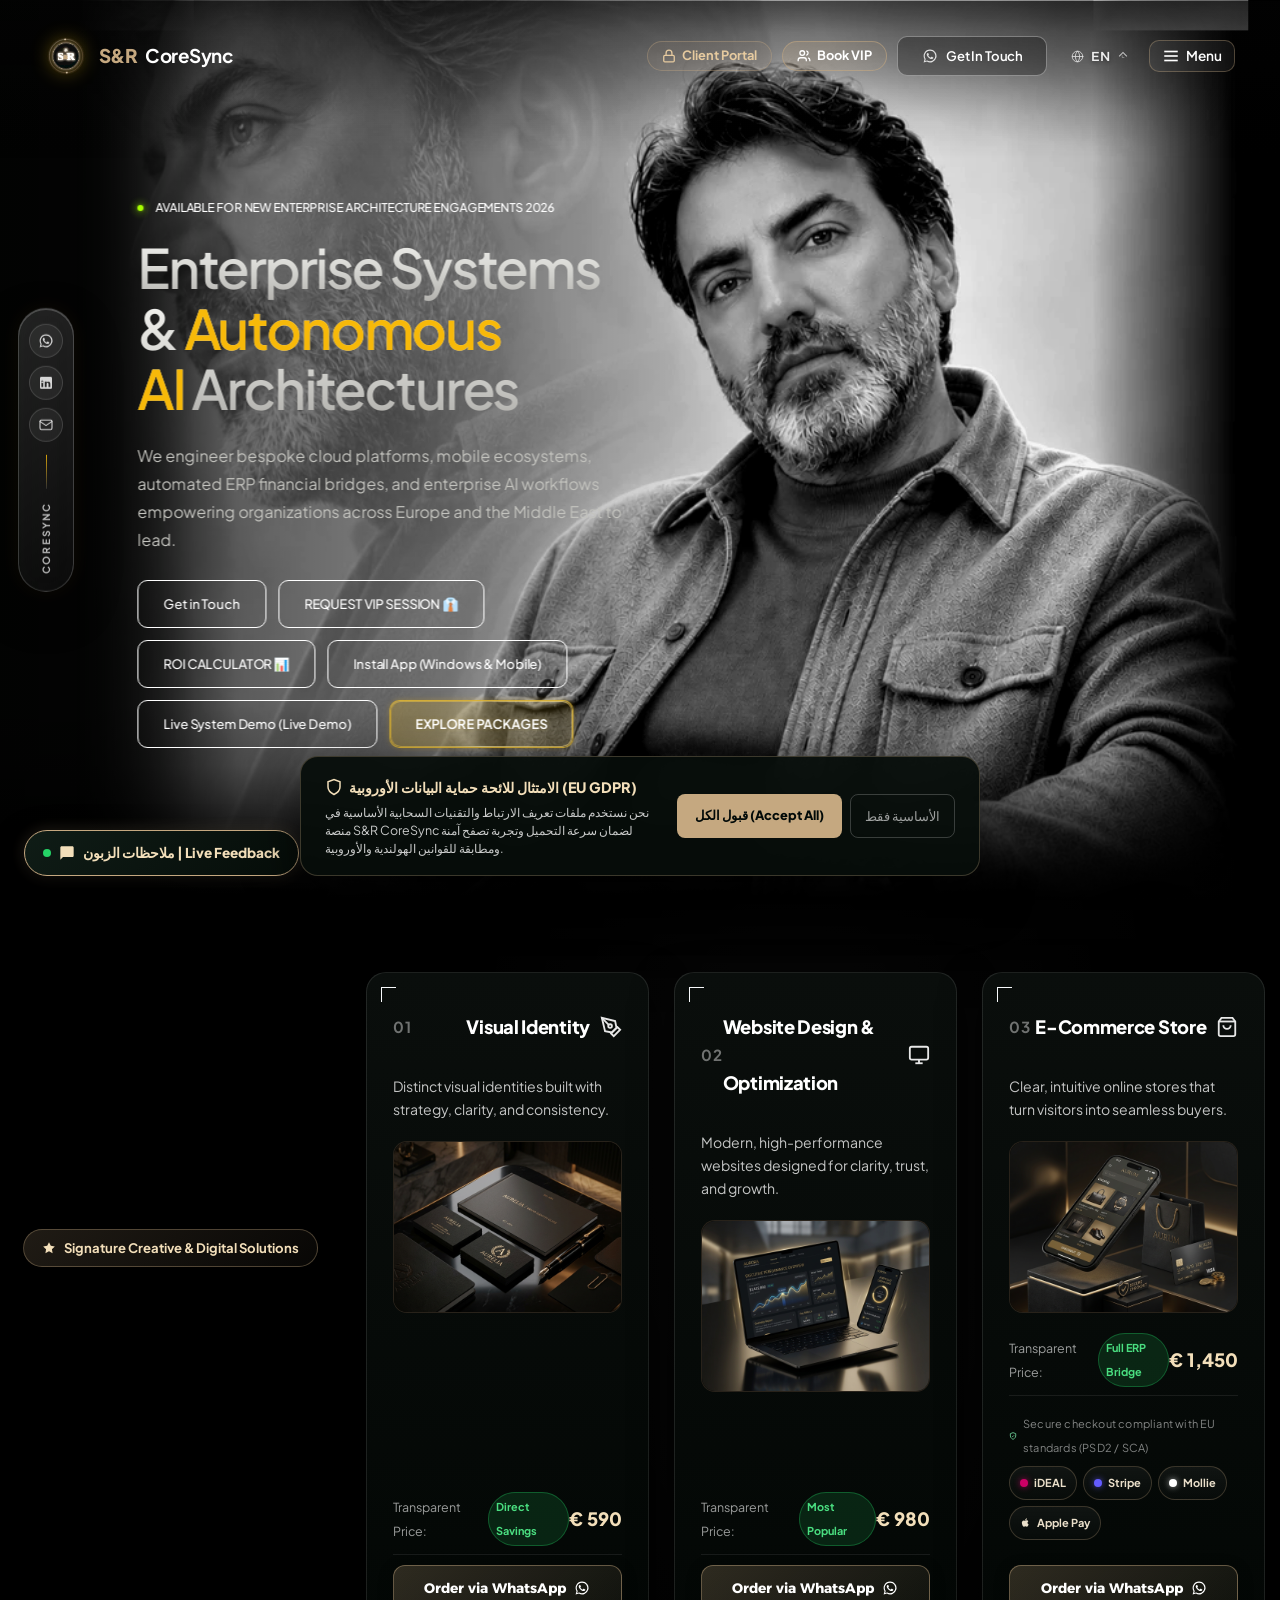
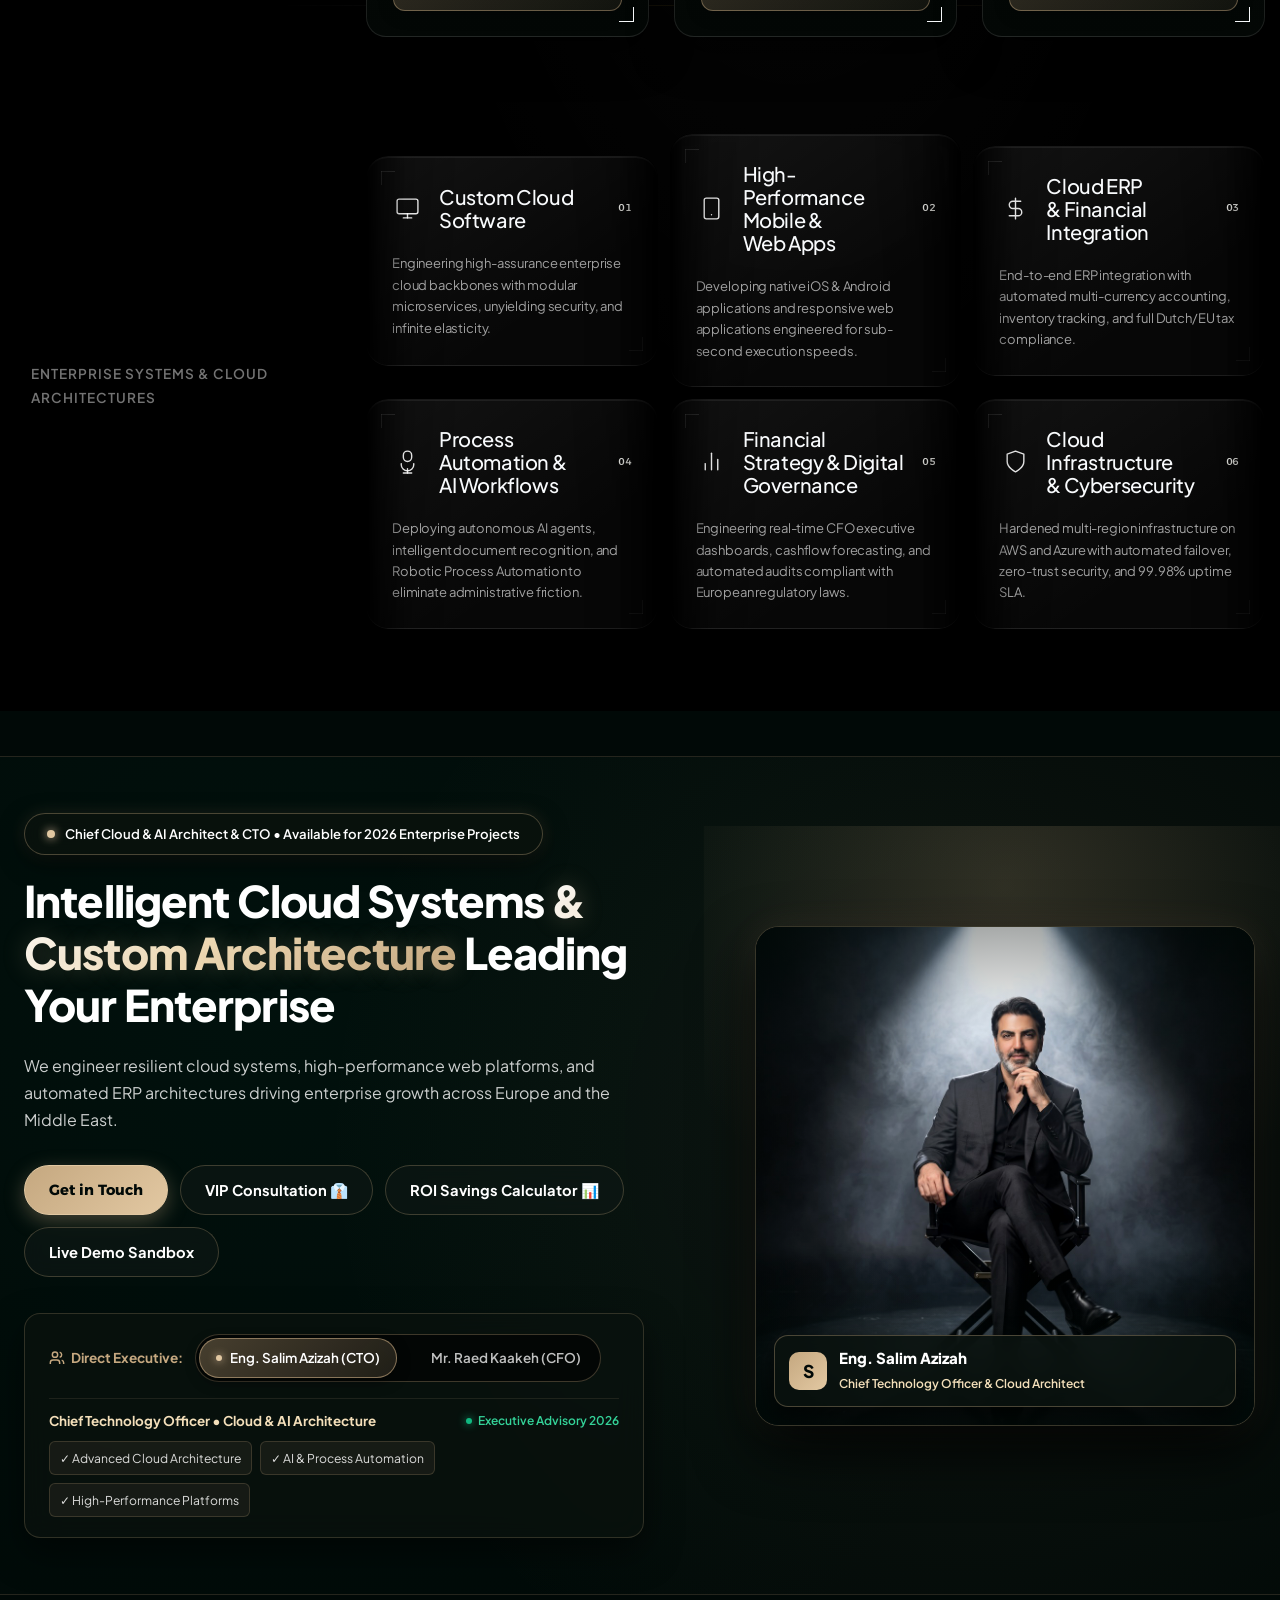
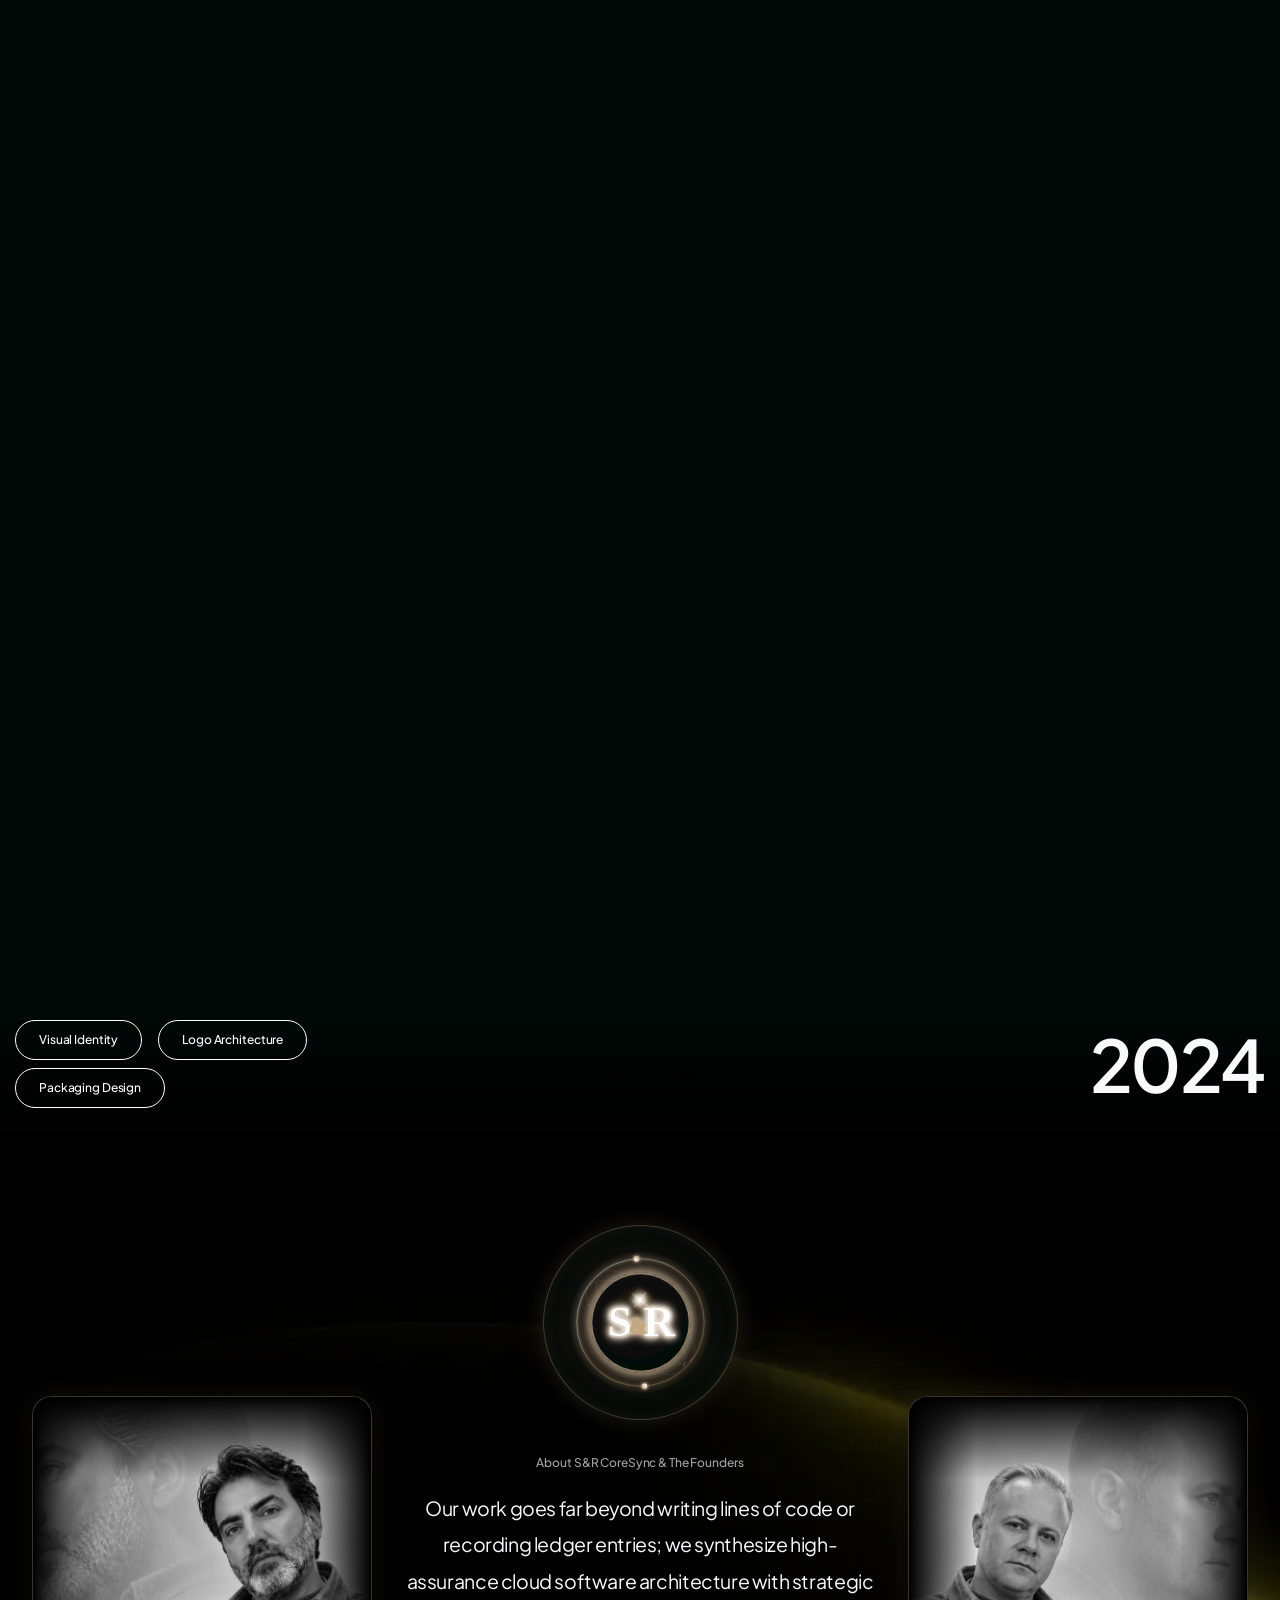
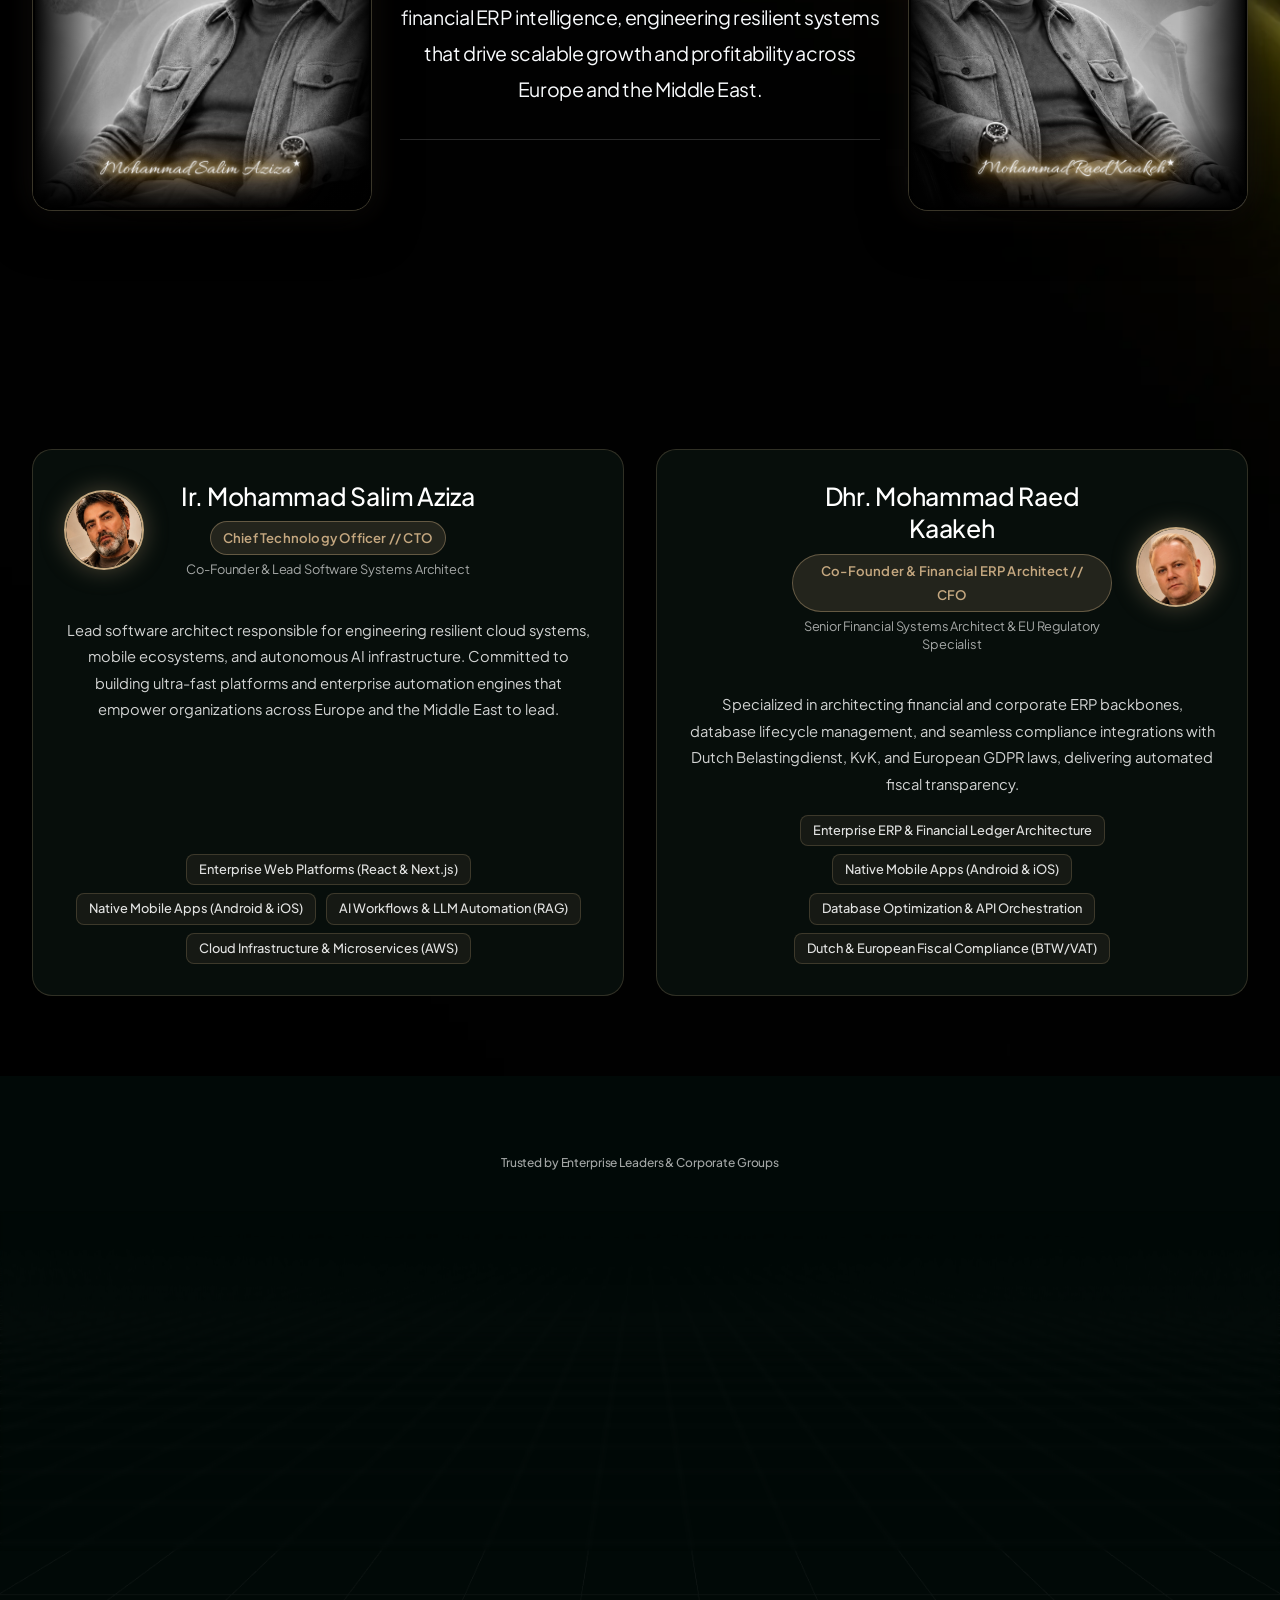
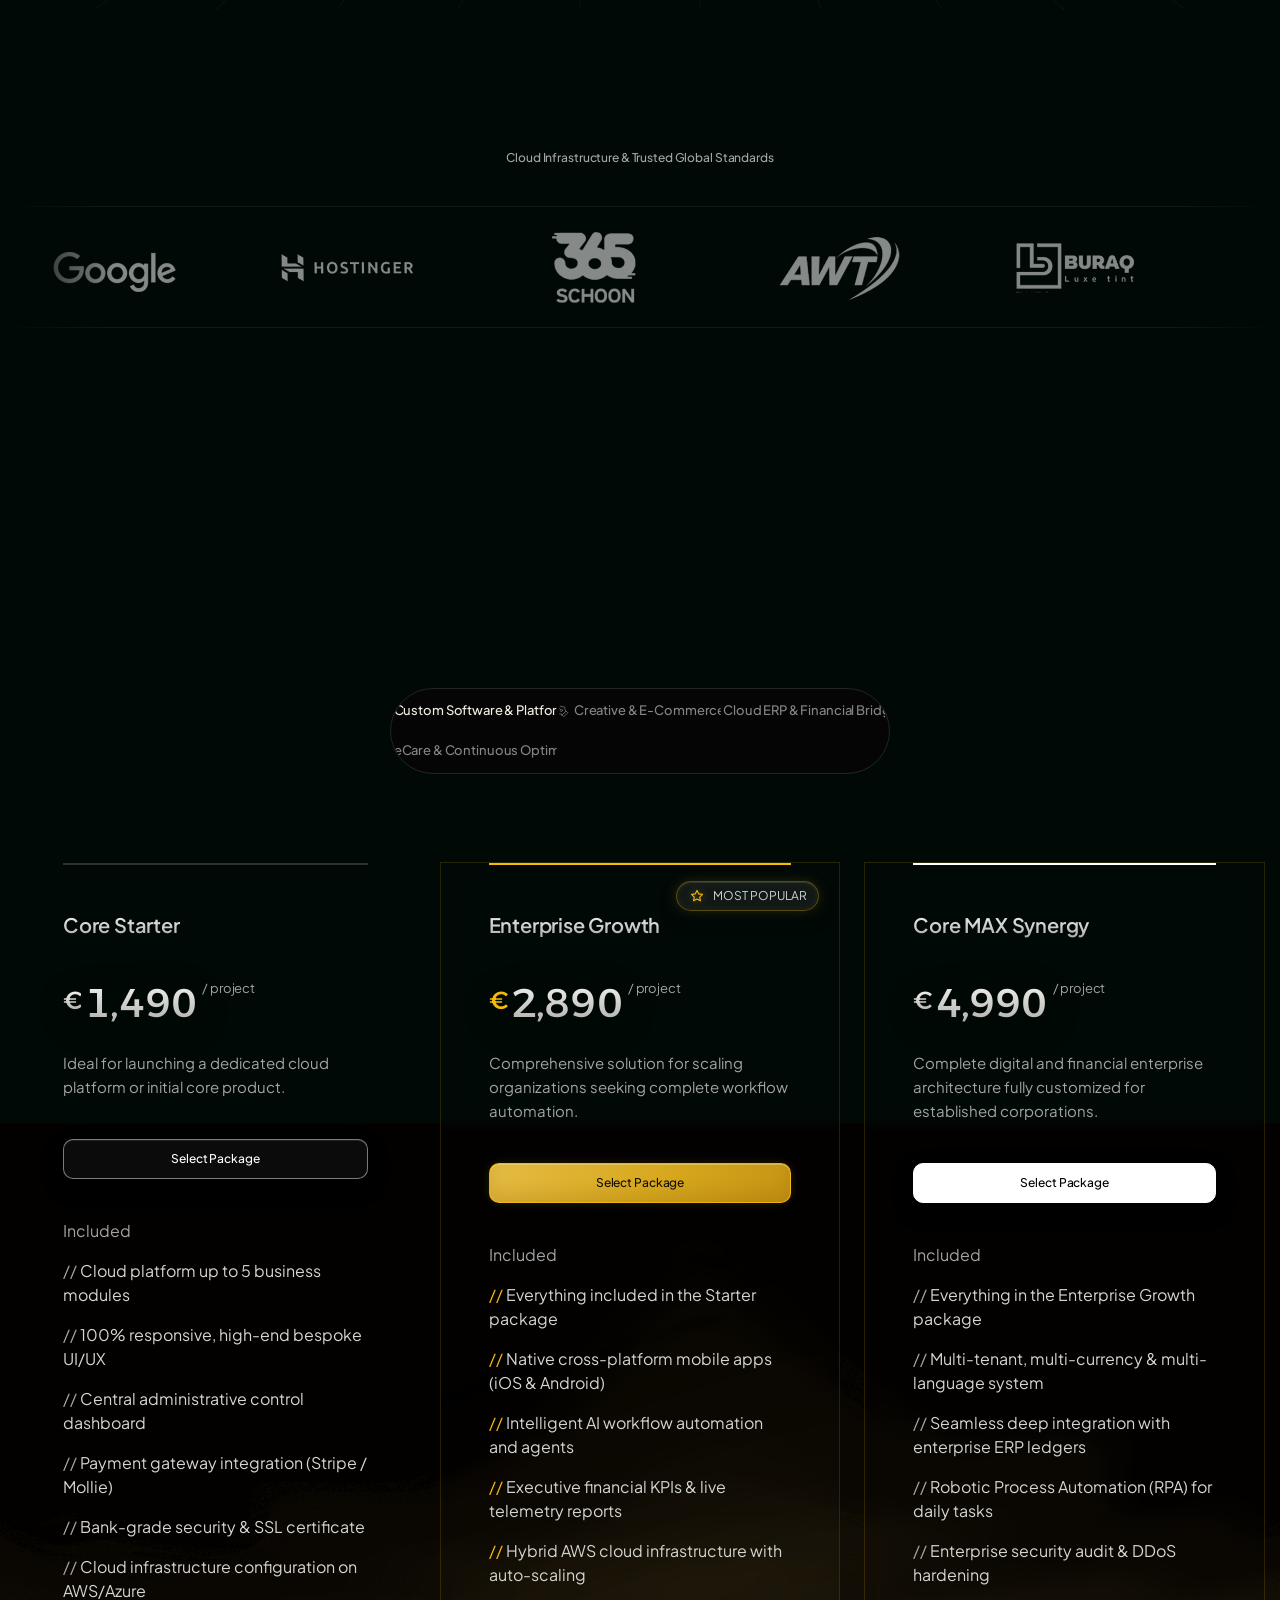
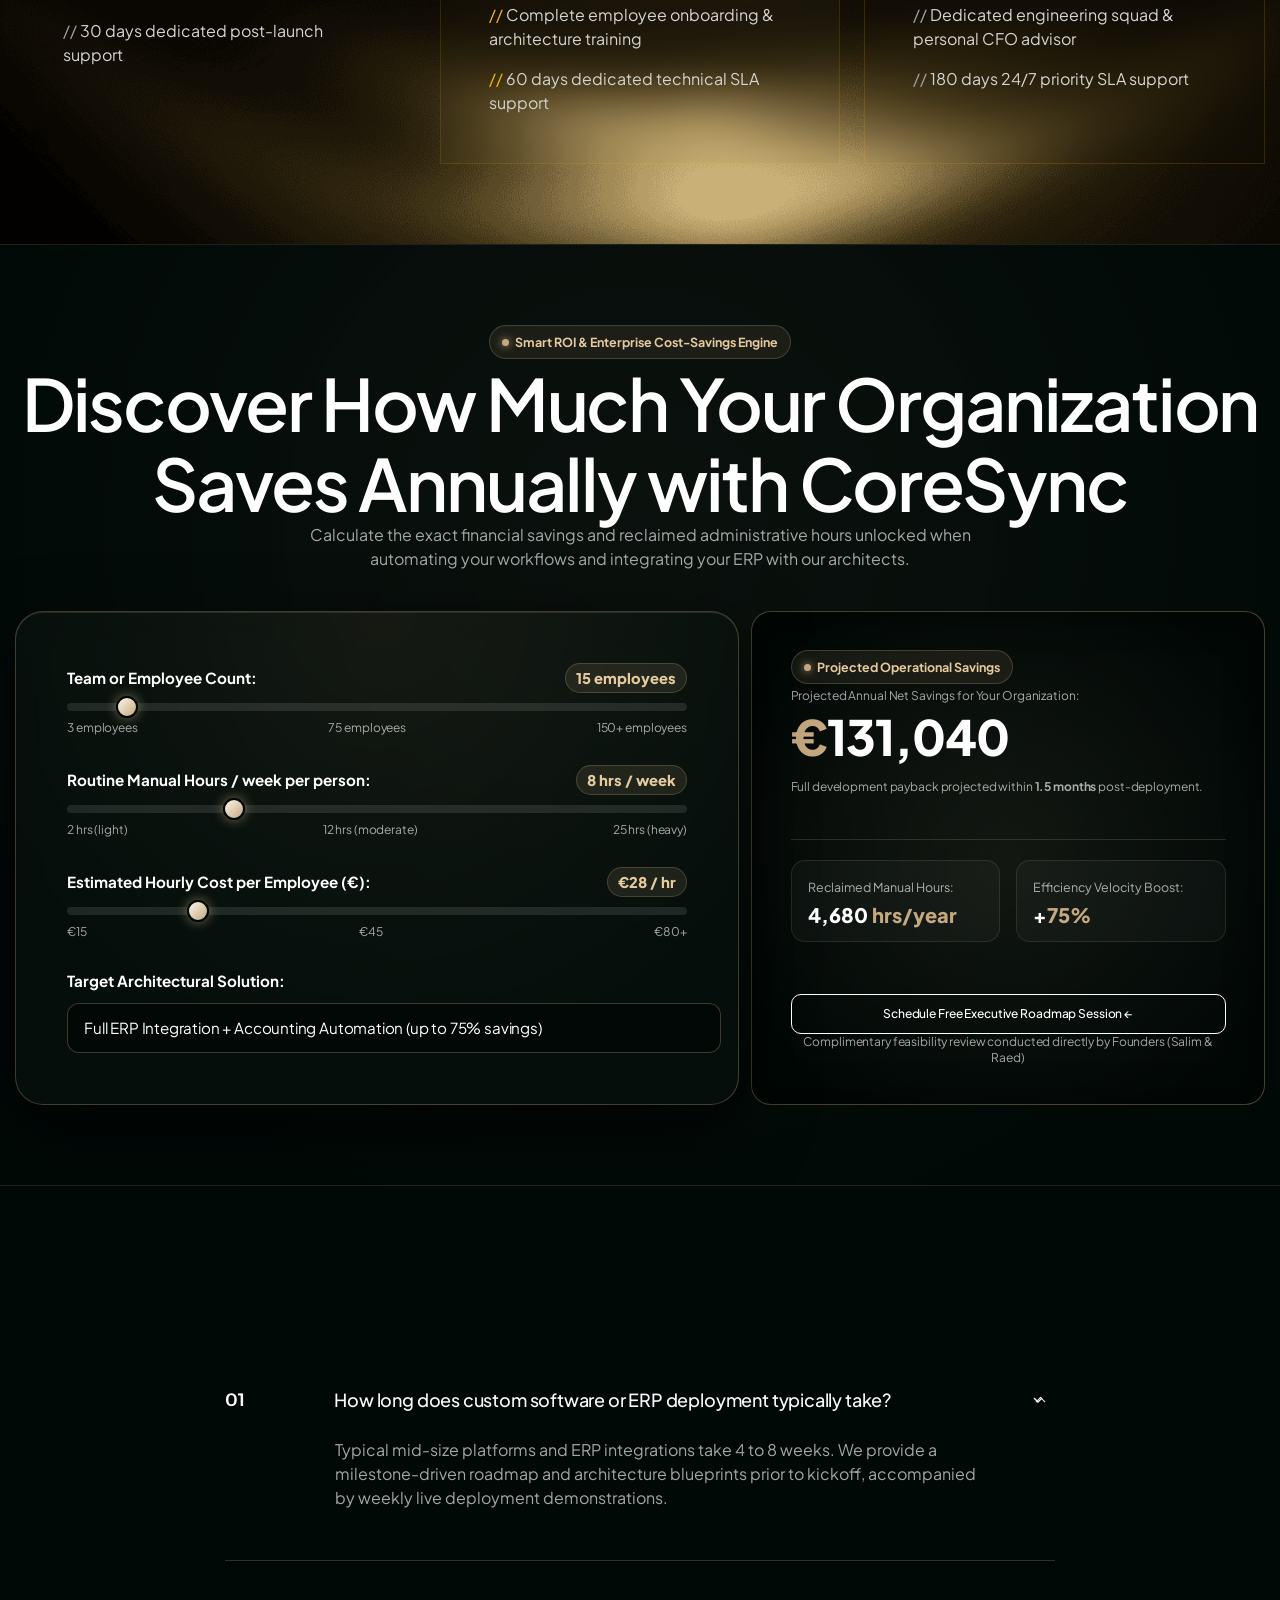
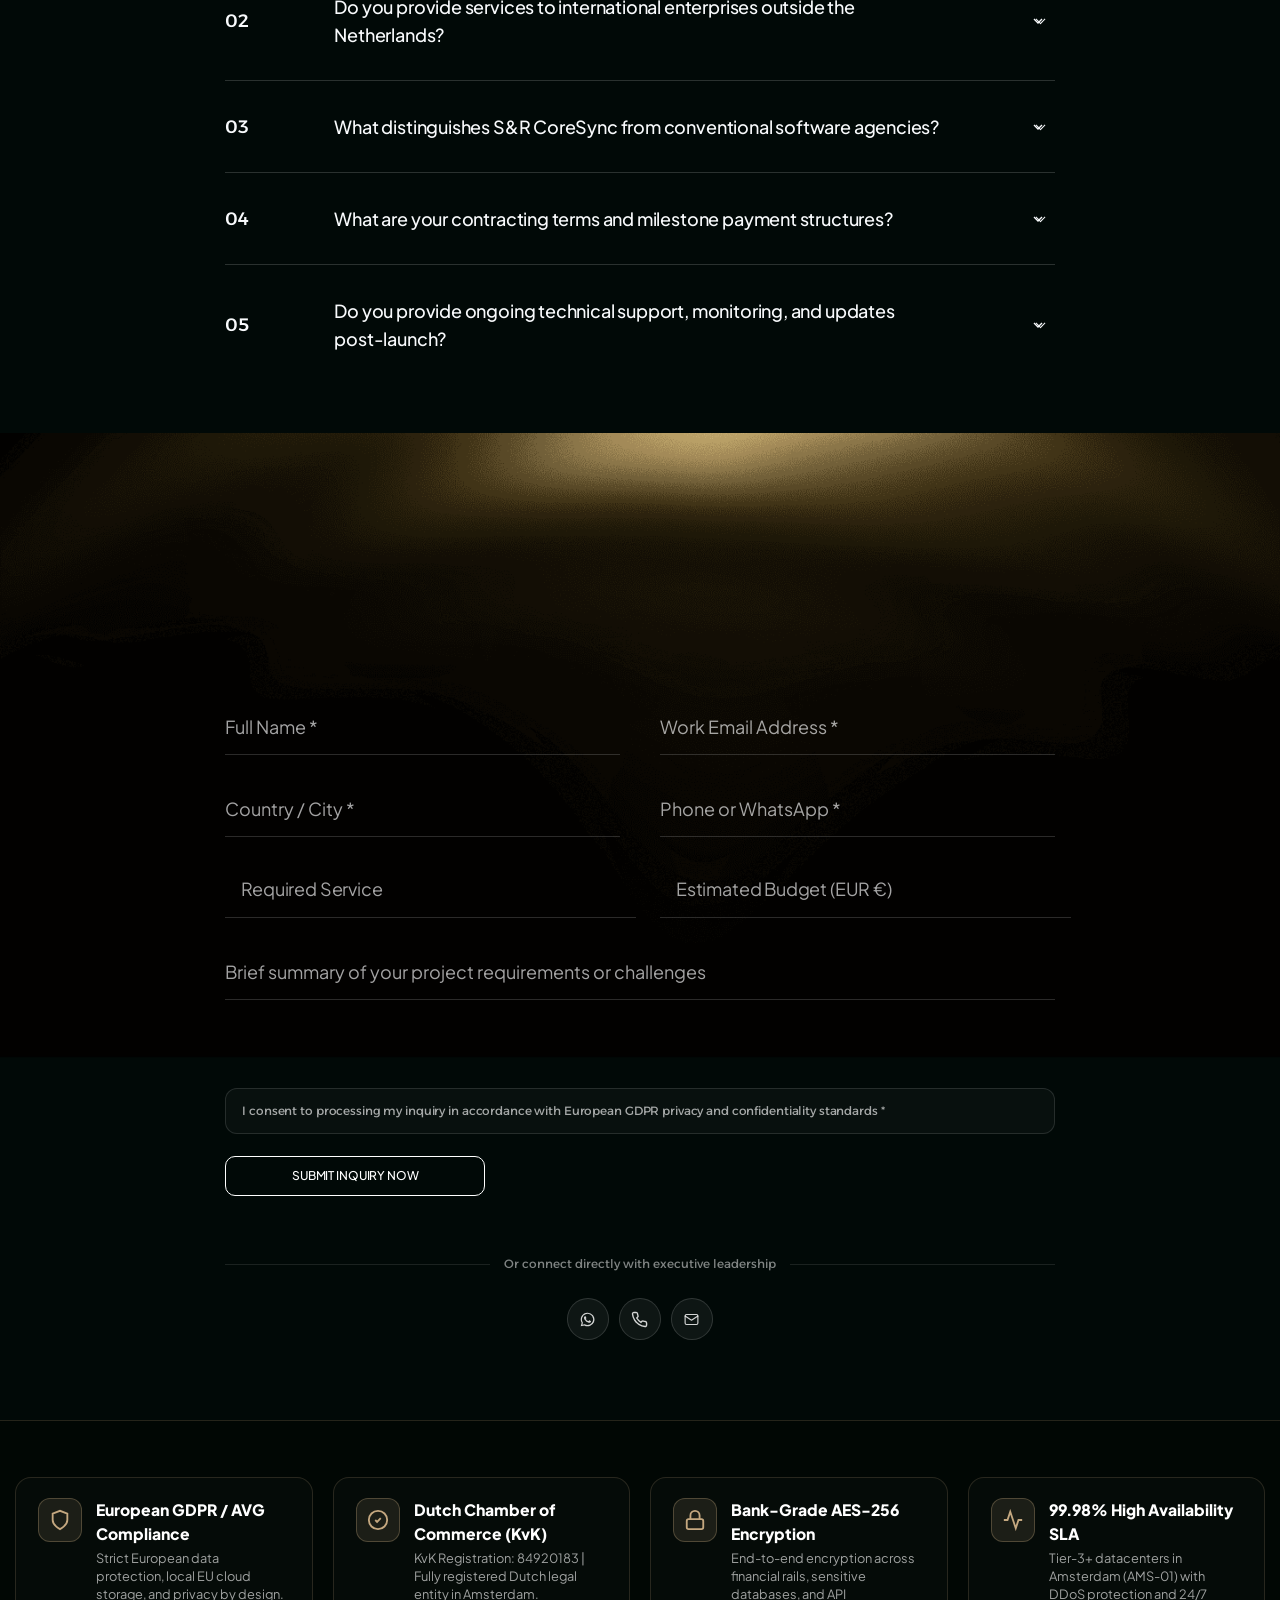
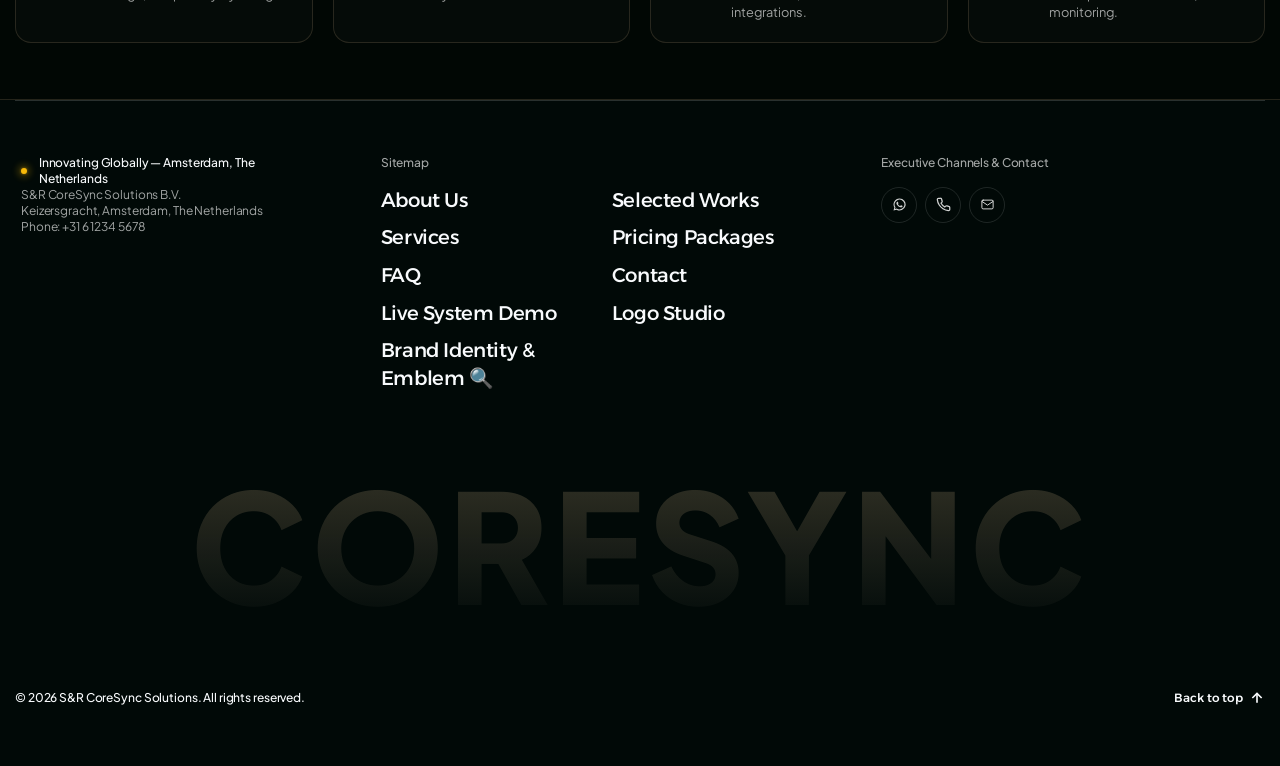
==== commit bffeee36: "feat(enterprise): add PDF quotation engine, client feedback hub, GDPR consent banner, and automated " ====
--- a/en/index.html
+++ b/en/index.html
@@ -33,6 +33,7 @@
 
     <!-- Local High-Performance Stylesheet Bundle -->
     <link rel="stylesheet" href="../css/dananajmah-bundle.min.css">
+    <link rel="stylesheet" href="../css/enterprise-suite.css">
 
     <!-- Language Prefetch for 0ms Instant Page Switching -->
     <link rel="prefetch" href="../index.html">
@@ -2930,6 +2931,7 @@
             .section-executive-stage .exec-stage-focus-chips {
                 justify-content: center;
             }
+        }
         /* ==========================================
            Executive Strategic Modals (LTR - EN)
            ========================================== */
@@ -3321,6 +3323,7 @@
             .sr-advisor-select-grid, .sr-demo-tab-list {
                 grid-template-columns: 1fr;
             }
+        }
         /* ===================================================================
            Dana Najmeh Signature Luxury Creative Services Cards (EN)
            =================================================================== */
@@ -7382,5 +7385,6 @@
         });
         
     </script>
+    <script src="../css/enterprise-suite.js"></script>
 </body>
 </html>
--- a/css/enterprise-suite.css
+++ b/css/enterprise-suite.css
@@ -0,0 +1,587 @@
+/* ==========================================================================
+   S&R CoreSync Solutions - Enterprise Suite CSS
+   Includes:
+   1. Interactive PDF Quotation Modal & Print Stylesheet
+   2. Client Visual Feedback Hub
+   3. EU GDPR Cookie Consent Banner
+   ========================================================================== */
+
+:root {
+    --es-gold: #c5a880;
+    --es-gold-light: #f3dfba;
+    --es-gold-dark: #8c734b;
+    --es-bg-dark: #070d0a;
+    --es-card-bg: rgba(10, 20, 16, 0.96);
+    --es-border-gold: rgba(197, 168, 128, 0.28);
+    --es-font-main: 'Plus Jakarta Sans', 'Alexandria', -apple-system, BlinkMacSystemFont, sans-serif;
+}
+
+/* ==========================================================================
+   1. PDF Quotation Modal & Print Engine
+   ========================================================================== */
+
+.estimator-btn-pdf {
+    display: flex;
+    align-items: center;
+    justify-content: center;
+    gap: 10px;
+    width: 100%;
+    background: linear-gradient(135deg, rgba(197, 168, 128, 0.18), rgba(197, 168, 128, 0.08));
+    border: 1px solid var(--es-gold);
+    color: var(--es-gold-light) !important;
+    font-weight: 700;
+    border-radius: 12px;
+    padding: 12px 18px;
+    font-size: 0.88rem;
+    transition: all 0.3s cubic-bezier(0.16, 1, 0.3, 1);
+    cursor: pointer;
+    text-align: center;
+    margin-top: 6px;
+    box-shadow: 0 4px 15px rgba(0, 0, 0, 0.2);
+}
+
+.estimator-btn-pdf:hover {
+    background: var(--es-gold);
+    color: #010907 !important;
+    transform: translateY(-2px);
+    box-shadow: 0 8px 24px rgba(197, 168, 128, 0.3);
+}
+
+.es-modal-overlay {
+    position: fixed;
+    inset: 0;
+    background: rgba(0, 0, 0, 0.82);
+    backdrop-filter: blur(12px);
+    -webkit-backdrop-filter: blur(12px);
+    z-index: 99999;
+    display: none;
+    align-items: center;
+    justify-content: center;
+    padding: 20px;
+    opacity: 0;
+    transition: opacity 0.3s ease;
+}
+
+.es-modal-overlay.active {
+    display: flex;
+    opacity: 1;
+}
+
+.es-quote-modal {
+    background: #ffffff;
+    color: #1a202c;
+    width: 100%;
+    max-width: 820px;
+    max-height: 92vh;
+    border-radius: 16px;
+    box-shadow: 0 25px 60px rgba(0, 0, 0, 0.5), 0 0 0 1px rgba(197, 168, 128, 0.4);
+    display: flex;
+    flex-direction: column;
+    overflow: hidden;
+    animation: esModalSlide 0.35s cubic-bezier(0.16, 1, 0.3, 1);
+}
+
+@keyframes esModalSlide {
+    from { opacity: 0; transform: scale(0.95) translateY(20px); }
+    to { opacity: 1; transform: scale(1) translateY(0); }
+}
+
+.es-quote-toolbar {
+    background: #0d1512;
+    padding: 14px 24px;
+    display: flex;
+    align-items: center;
+    justify-content: space-between;
+    border-bottom: 1px solid rgba(197, 168, 128, 0.3);
+}
+
+.es-quote-toolbar-title {
+    color: var(--es-gold-light);
+    font-weight: 700;
+    font-size: 0.95rem;
+    display: flex;
+    align-items: center;
+    gap: 8px;
+}
+
+.es-toolbar-actions {
+    display: flex;
+    gap: 10px;
+}
+
+.es-btn-tool {
+    display: inline-flex;
+    align-items: center;
+    gap: 6px;
+    padding: 8px 16px;
+    border-radius: 8px;
+    font-size: 0.84rem;
+    font-weight: 700;
+    cursor: pointer;
+    transition: all 0.2s ease;
+    border: none;
+}
+
+.es-btn-tool-print {
+    background: var(--es-gold);
+    color: #010907;
+}
+
+.es-btn-tool-print:hover {
+    background: var(--es-gold-light);
+    transform: translateY(-1px);
+}
+
+.es-btn-tool-close {
+    background: rgba(255, 255, 255, 0.1);
+    color: #ffffff;
+}
+
+.es-btn-tool-close:hover {
+    background: rgba(255, 255, 255, 0.2);
+}
+
+.es-quote-paper {
+    padding: 36px 44px;
+    overflow-y: auto;
+    font-family: var(--es-font-main);
+    background: #ffffff;
+}
+
+.es-quote-header {
+    display: flex;
+    justify-content: space-between;
+    align-items: flex-start;
+    border-bottom: 2px solid #e2e8f0;
+    padding-bottom: 24px;
+    margin-bottom: 24px;
+}
+
+.es-quote-brand h2 {
+    margin: 0;
+    font-size: 1.5rem;
+    font-weight: 900;
+    color: #0d1512;
+    letter-spacing: -0.5px;
+}
+
+.es-quote-brand p {
+    margin: 4px 0 0;
+    font-size: 0.82rem;
+    color: #718096;
+}
+
+.es-quote-meta {
+    text-align: right;
+    font-size: 0.85rem;
+}
+
+[dir="rtl"] .es-quote-meta {
+    text-align: left;
+}
+
+.es-quote-meta strong {
+    color: #1a202c;
+}
+
+.es-quote-ref {
+    display: inline-block;
+    background: #f7fafc;
+    border: 1px solid #cbd5e0;
+    padding: 4px 10px;
+    border-radius: 6px;
+    font-weight: 800;
+    font-family: monospace;
+    color: #2d3748;
+    margin-bottom: 6px;
+}
+
+.es-quote-section-title {
+    font-size: 0.95rem;
+    font-weight: 800;
+    color: #2d3748;
+    text-transform: uppercase;
+    letter-spacing: 0.5px;
+    margin-bottom: 12px;
+    display: flex;
+    align-items: center;
+    gap: 6px;
+}
+
+.es-quote-table {
+    width: 100%;
+    border-collapse: collapse;
+    margin-bottom: 24px;
+}
+
+.es-quote-table th {
+    background: #f8fafc;
+    color: #4a5568;
+    font-size: 0.8rem;
+    text-align: right;
+    padding: 10px 14px;
+    border-bottom: 2px solid #edf2f7;
+}
+
+[dir="ltr"] .es-quote-table th {
+    text-align: left;
+}
+
+.es-quote-table td {
+    padding: 12px 14px;
+    font-size: 0.88rem;
+    color: #2d3748;
+    border-bottom: 1px solid #edf2f7;
+}
+
+.es-quote-total-box {
+    display: flex;
+    justify-content: flex-end;
+    margin-bottom: 28px;
+}
+
+.es-quote-total-card {
+    background: #f8fafc;
+    border: 1px solid #e2e8f0;
+    border-radius: 10px;
+    padding: 16px 24px;
+    min-width: 260px;
+}
+
+.es-quote-total-row {
+    display: flex;
+    justify-content: space-between;
+    margin-bottom: 6px;
+    font-size: 0.86rem;
+    color: #718096;
+}
+
+.es-quote-total-row.grand-total {
+    border-top: 1px solid #cbd5e0;
+    padding-top: 8px;
+    margin-top: 8px;
+    font-size: 1.15rem;
+    font-weight: 900;
+    color: #0d1512;
+}
+
+.es-quote-signatures {
+    display: grid;
+    grid-template-columns: 1fr 1fr;
+    gap: 30px;
+    border-top: 1px dashed #cbd5e0;
+    padding-top: 20px;
+    margin-top: 24px;
+}
+
+.es-sig-block {
+    text-align: center;
+}
+
+.es-sig-title {
+    font-size: 0.8rem;
+    font-weight: 700;
+    color: #718096;
+    margin-bottom: 8px;
+}
+
+.es-sig-name {
+    font-weight: 800;
+    color: #1a202c;
+    font-size: 0.9rem;
+}
+
+.es-sig-role {
+    font-size: 0.76rem;
+    color: #a0aec0;
+}
+
+/* Print Only Styles */
+@media print {
+    body * {
+        visibility: hidden !important;
+    }
+    .es-modal-overlay,
+    .es-quote-modal,
+    .es-quote-paper,
+    .es-quote-paper * {
+        visibility: visible !important;
+    }
+    .es-modal-overlay {
+        position: absolute;
+        inset: 0;
+        background: transparent !important;
+        padding: 0 !important;
+        display: block !important;
+    }
+    .es-quote-toolbar {
+        display: none !important;
+    }
+    .es-quote-modal {
+        box-shadow: none !important;
+        border: none !important;
+        max-width: 100% !important;
+        max-height: none !important;
+    }
+    .es-quote-paper {
+        padding: 0 !important;
+    }
+}
+
+/* ==========================================================================
+   2. Client Visual Feedback Hub
+   ========================================================================== */
+
+.es-feedback-fab {
+    position: fixed;
+    bottom: 24px;
+    right: 24px;
+    z-index: 9999;
+    display: inline-flex;
+    align-items: center;
+    gap: 8px;
+    background: linear-gradient(135deg, #0f1c16, #060d09);
+    border: 1px solid var(--es-gold);
+    color: var(--es-gold-light);
+    padding: 10px 18px;
+    border-radius: 999px;
+    font-size: 0.85rem;
+    font-weight: 800;
+    cursor: pointer;
+    box-shadow: 0 10px 30px rgba(0, 0, 0, 0.6), 0 0 16px rgba(197, 168, 128, 0.2);
+    transition: all 0.3s cubic-bezier(0.16, 1, 0.3, 1);
+}
+
+[dir="ltr"] .es-feedback-fab {
+    right: auto;
+    left: 24px;
+}
+
+.es-feedback-fab:hover {
+    transform: translateY(-3px) scale(1.03);
+    background: var(--es-gold);
+    color: #010907;
+    box-shadow: 0 14px 40px rgba(197, 168, 128, 0.4);
+}
+
+.es-feedback-dot {
+    width: 8px;
+    height: 8px;
+    background: #25D366;
+    border-radius: 50%;
+    animation: esPulse 1.8s infinite;
+}
+
+@keyframes esPulse {
+    0% { transform: scale(0.95); box-shadow: 0 0 0 0 rgba(37, 211, 102, 0.7); }
+    70% { transform: scale(1.1); box-shadow: 0 0 0 8px rgba(37, 211, 102, 0); }
+    100% { transform: scale(0.95); box-shadow: 0 0 0 0 rgba(37, 211, 102, 0); }
+}
+
+.es-feedback-modal {
+    background: var(--es-card-bg);
+    color: #ffffff;
+    width: 100%;
+    max-width: 520px;
+    border-radius: 18px;
+    border: 1px solid var(--es-border-gold);
+    box-shadow: 0 30px 80px rgba(0, 0, 0, 0.8);
+    overflow: hidden;
+    animation: esModalSlide 0.3s ease;
+}
+
+.es-feedback-header {
+    background: rgba(197, 168, 128, 0.08);
+    border-bottom: 1px solid var(--es-border-gold);
+    padding: 16px 20px;
+    display: flex;
+    justify-content: space-between;
+    align-items: center;
+}
+
+.es-feedback-header h3 {
+    margin: 0;
+    font-size: 1rem;
+    font-weight: 800;
+    color: var(--es-gold-light);
+    display: flex;
+    align-items: center;
+    gap: 8px;
+}
+
+.es-feedback-body {
+    padding: 20px;
+    display: flex;
+    flex-direction: column;
+    gap: 14px;
+}
+
+.es-input-group label {
+    display: block;
+    font-size: 0.78rem;
+    font-weight: 700;
+    color: rgba(255, 255, 255, 0.75);
+    margin-bottom: 6px;
+}
+
+.es-input-field,
+.es-textarea-field,
+.es-select-field {
+    width: 100%;
+    background: rgba(0, 0, 0, 0.4);
+    border: 1px solid rgba(197, 168, 128, 0.25);
+    border-radius: 8px;
+    padding: 10px 12px;
+    color: #ffffff;
+    font-size: 0.85rem;
+    font-family: inherit;
+    outline: none;
+    transition: border-color 0.2s;
+}
+
+.es-input-field:focus,
+.es-textarea-field:focus,
+.es-select-field:focus {
+    border-color: var(--es-gold);
+}
+
+.es-feedback-actions {
+    display: flex;
+    gap: 10px;
+    margin-top: 4px;
+}
+
+.es-btn-send-wa {
+    flex: 1;
+    background: #25D366;
+    color: #010907;
+    font-weight: 800;
+    border: none;
+    border-radius: 10px;
+    padding: 12px;
+    font-size: 0.88rem;
+    cursor: pointer;
+    display: flex;
+    align-items: center;
+    justify-content: center;
+    gap: 8px;
+    transition: all 0.25s ease;
+}
+
+.es-btn-send-wa:hover {
+    background: #20bd5a;
+    transform: translateY(-1px);
+}
+
+/* ==========================================================================
+   3. EU GDPR Cookie Consent Banner
+   ========================================================================== */
+
+.es-gdpr-banner {
+    position: fixed;
+    bottom: 24px;
+    left: 24px;
+    right: 24px;
+    max-width: 680px;
+    margin: 0 auto;
+    background: rgba(7, 13, 10, 0.94);
+    border: 1px solid var(--es-border-gold);
+    backdrop-filter: blur(16px);
+    -webkit-backdrop-filter: blur(16px);
+    border-radius: 18px;
+    padding: 18px 24px;
+    z-index: 99998;
+    box-shadow: 0 20px 50px rgba(0, 0, 0, 0.7);
+    display: none;
+    align-items: center;
+    justify-content: space-between;
+    gap: 20px;
+    animation: esBannerUp 0.4s cubic-bezier(0.16, 1, 0.3, 1);
+}
+
+.es-gdpr-banner.active {
+    display: flex;
+}
+
+@keyframes esBannerUp {
+    from { opacity: 0; transform: translateY(40px); }
+    to { opacity: 1; transform: translateY(0); }
+}
+
+.es-gdpr-content {
+    flex: 1;
+}
+
+.es-gdpr-title {
+    font-size: 0.9rem;
+    font-weight: 800;
+    color: var(--es-gold-light);
+    margin: 0 0 4px;
+    display: flex;
+    align-items: center;
+    gap: 6px;
+}
+
+.es-gdpr-text {
+    font-size: 0.78rem;
+    color: rgba(255, 255, 255, 0.78);
+    margin: 0;
+    line-height: 1.45;
+}
+
+.es-gdpr-actions {
+    display: flex;
+    gap: 8px;
+    flex-shrink: 0;
+}
+
+.es-btn-gdpr-accept {
+    background: var(--es-gold);
+    color: #010907;
+    font-weight: 800;
+    font-size: 0.8rem;
+    padding: 9px 18px;
+    border-radius: 8px;
+    border: none;
+    cursor: pointer;
+    transition: all 0.2s ease;
+}
+
+.es-btn-gdpr-accept:hover {
+    background: var(--es-gold-light);
+    transform: translateY(-1px);
+}
+
+.es-btn-gdpr-decline {
+    background: transparent;
+    color: rgba(255, 255, 255, 0.6);
+    font-size: 0.8rem;
+    padding: 9px 14px;
+    border-radius: 8px;
+    border: 1px solid rgba(255, 255, 255, 0.2);
+    cursor: pointer;
+    transition: all 0.2s ease;
+}
+
+.es-btn-gdpr-decline:hover {
+    color: #ffffff;
+    border-color: rgba(255, 255, 255, 0.4);
+}
+
+@media (max-width: 768px) {
+    .es-gdpr-banner {
+        flex-direction: column;
+        align-items: stretch;
+        bottom: 12px;
+        left: 12px;
+        right: 12px;
+        padding: 16px;
+    }
+    .es-gdpr-actions {
+        width: 100%;
+    }
+    .es-btn-gdpr-accept, .es-btn-gdpr-decline {
+        flex: 1;
+        text-align: center;
+    }
+}
